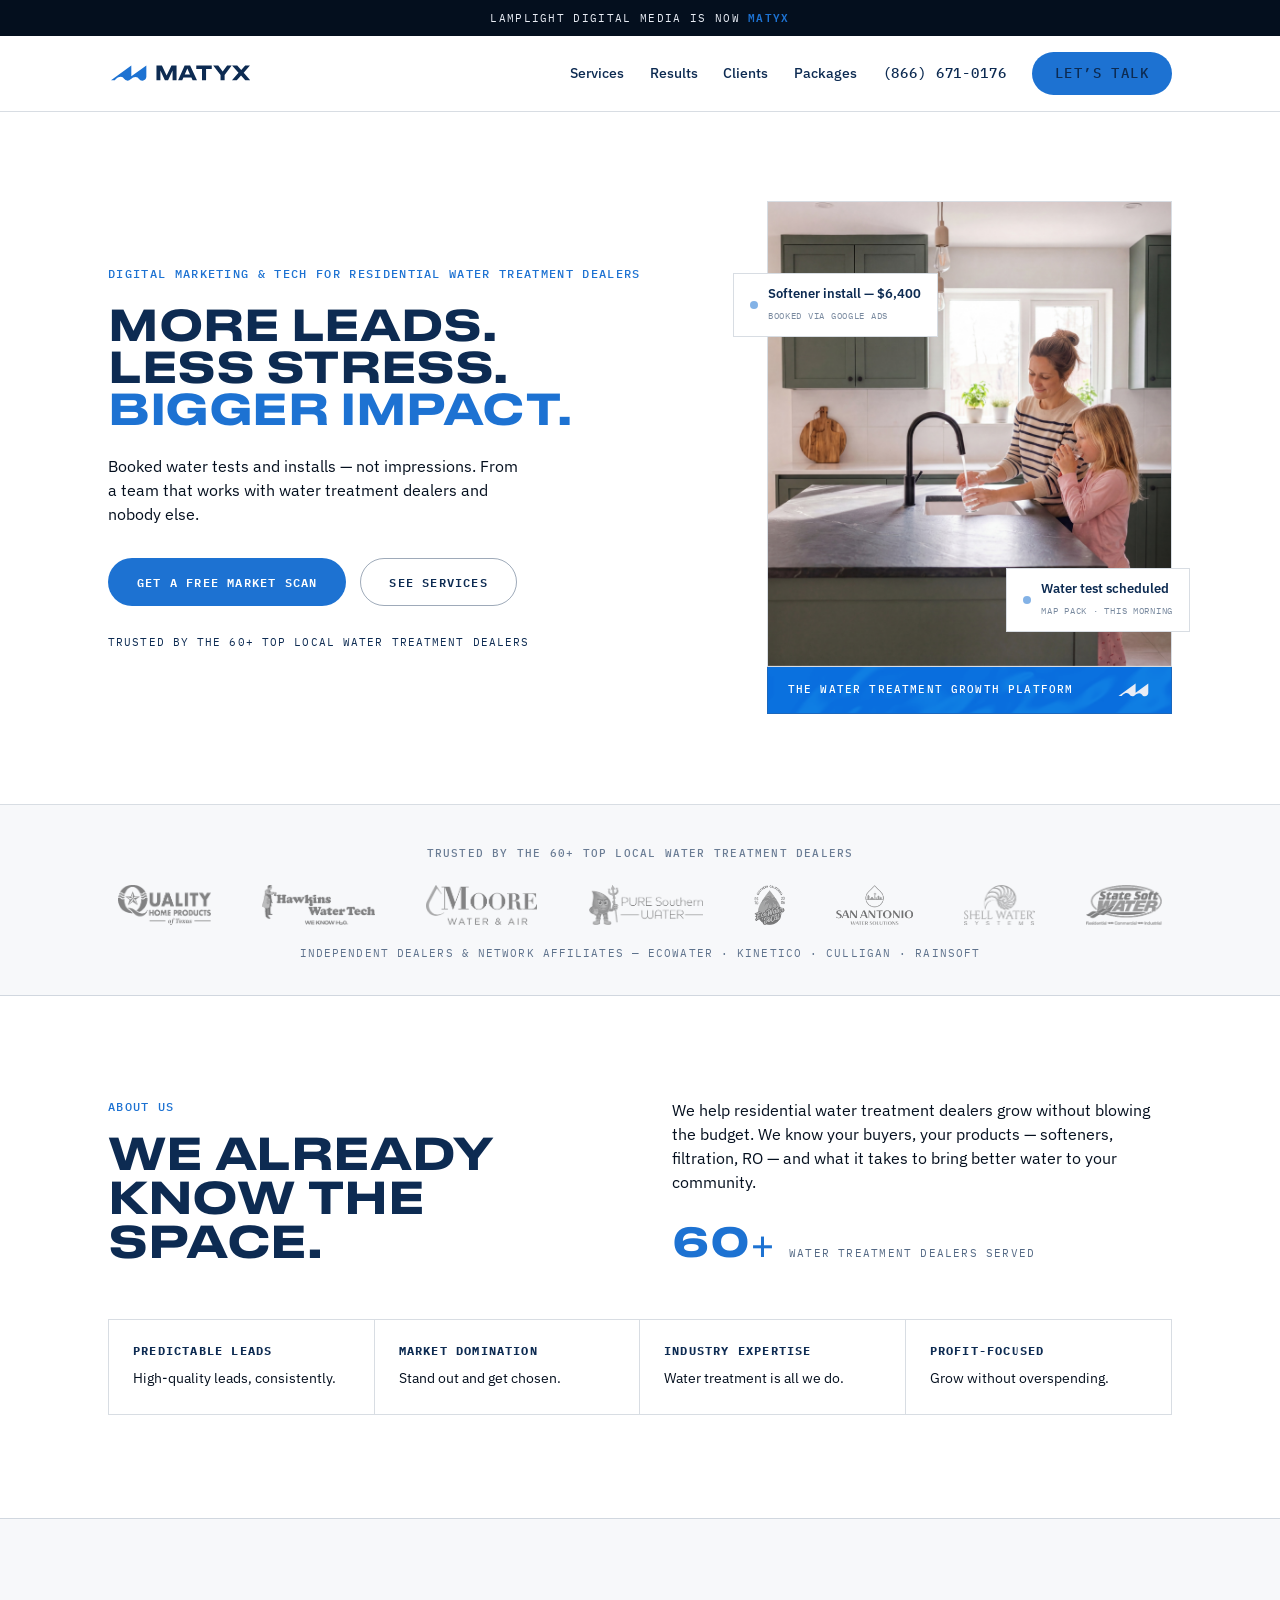
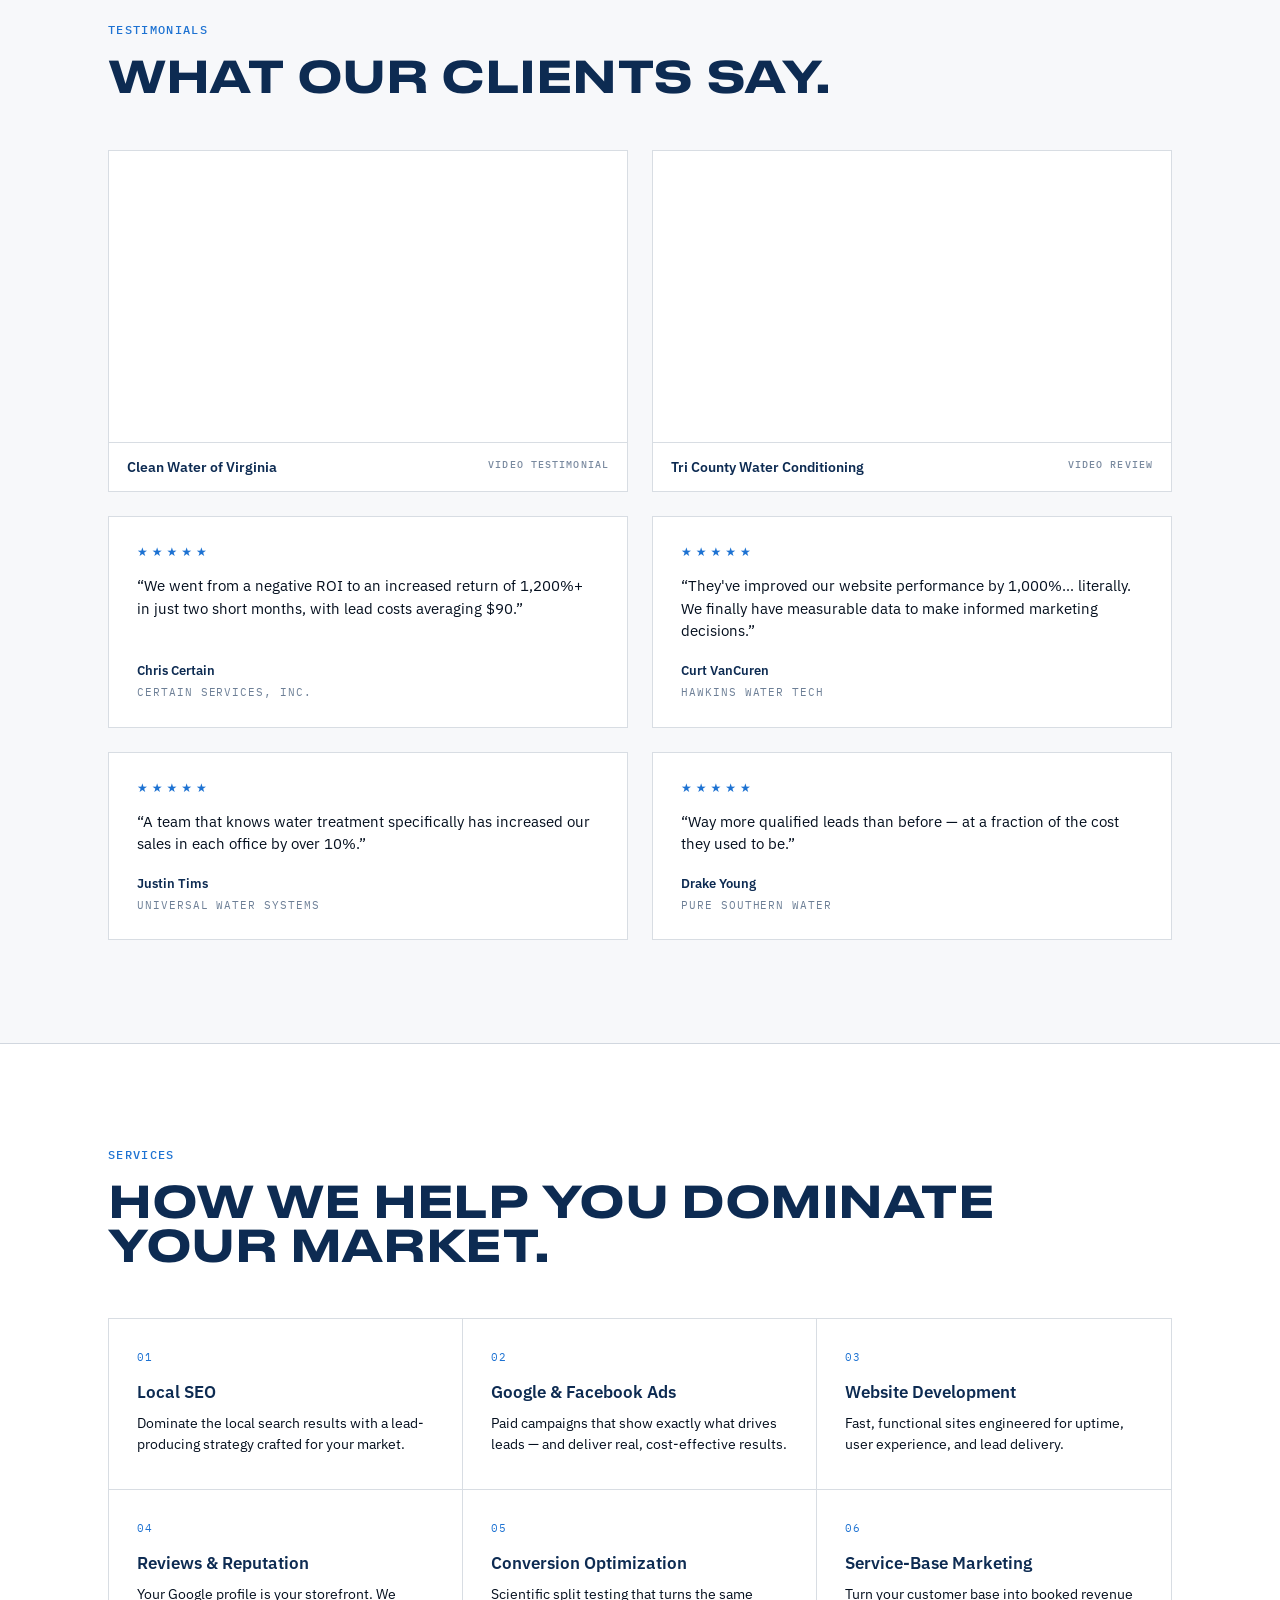
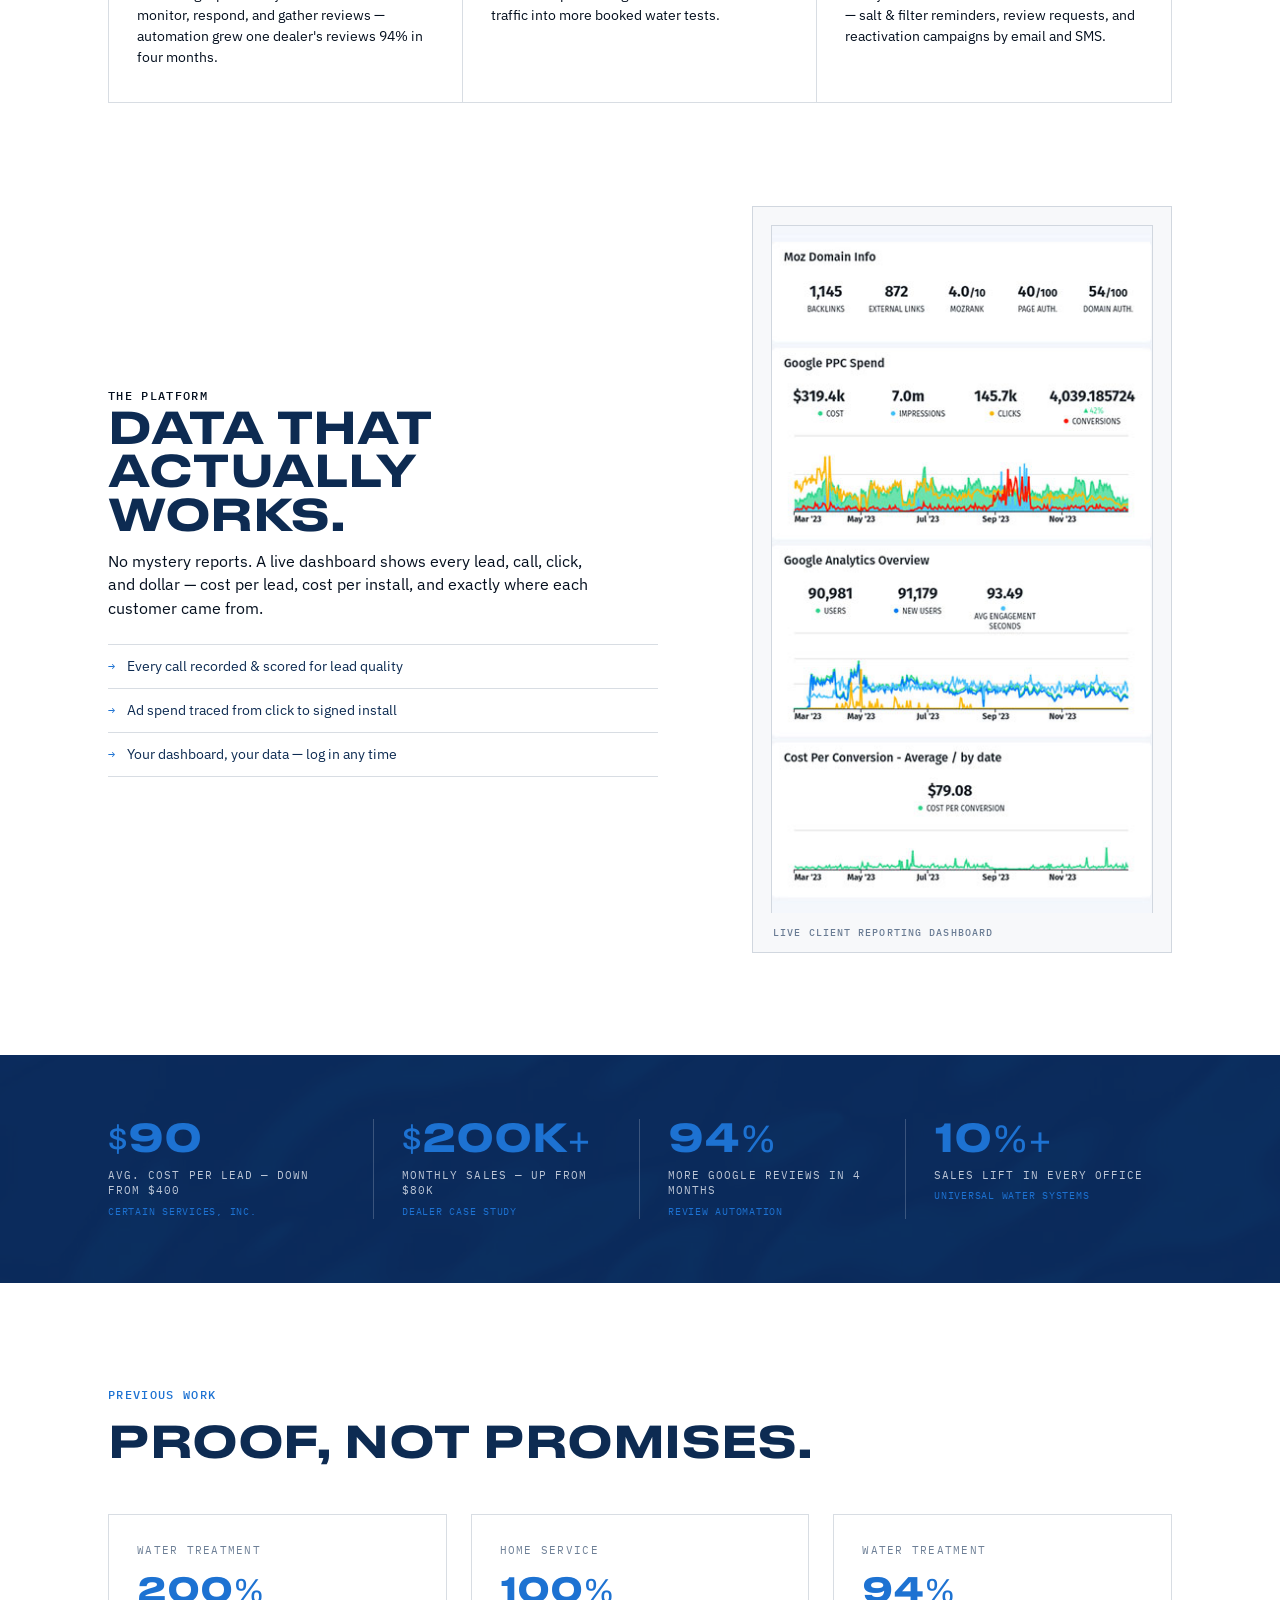
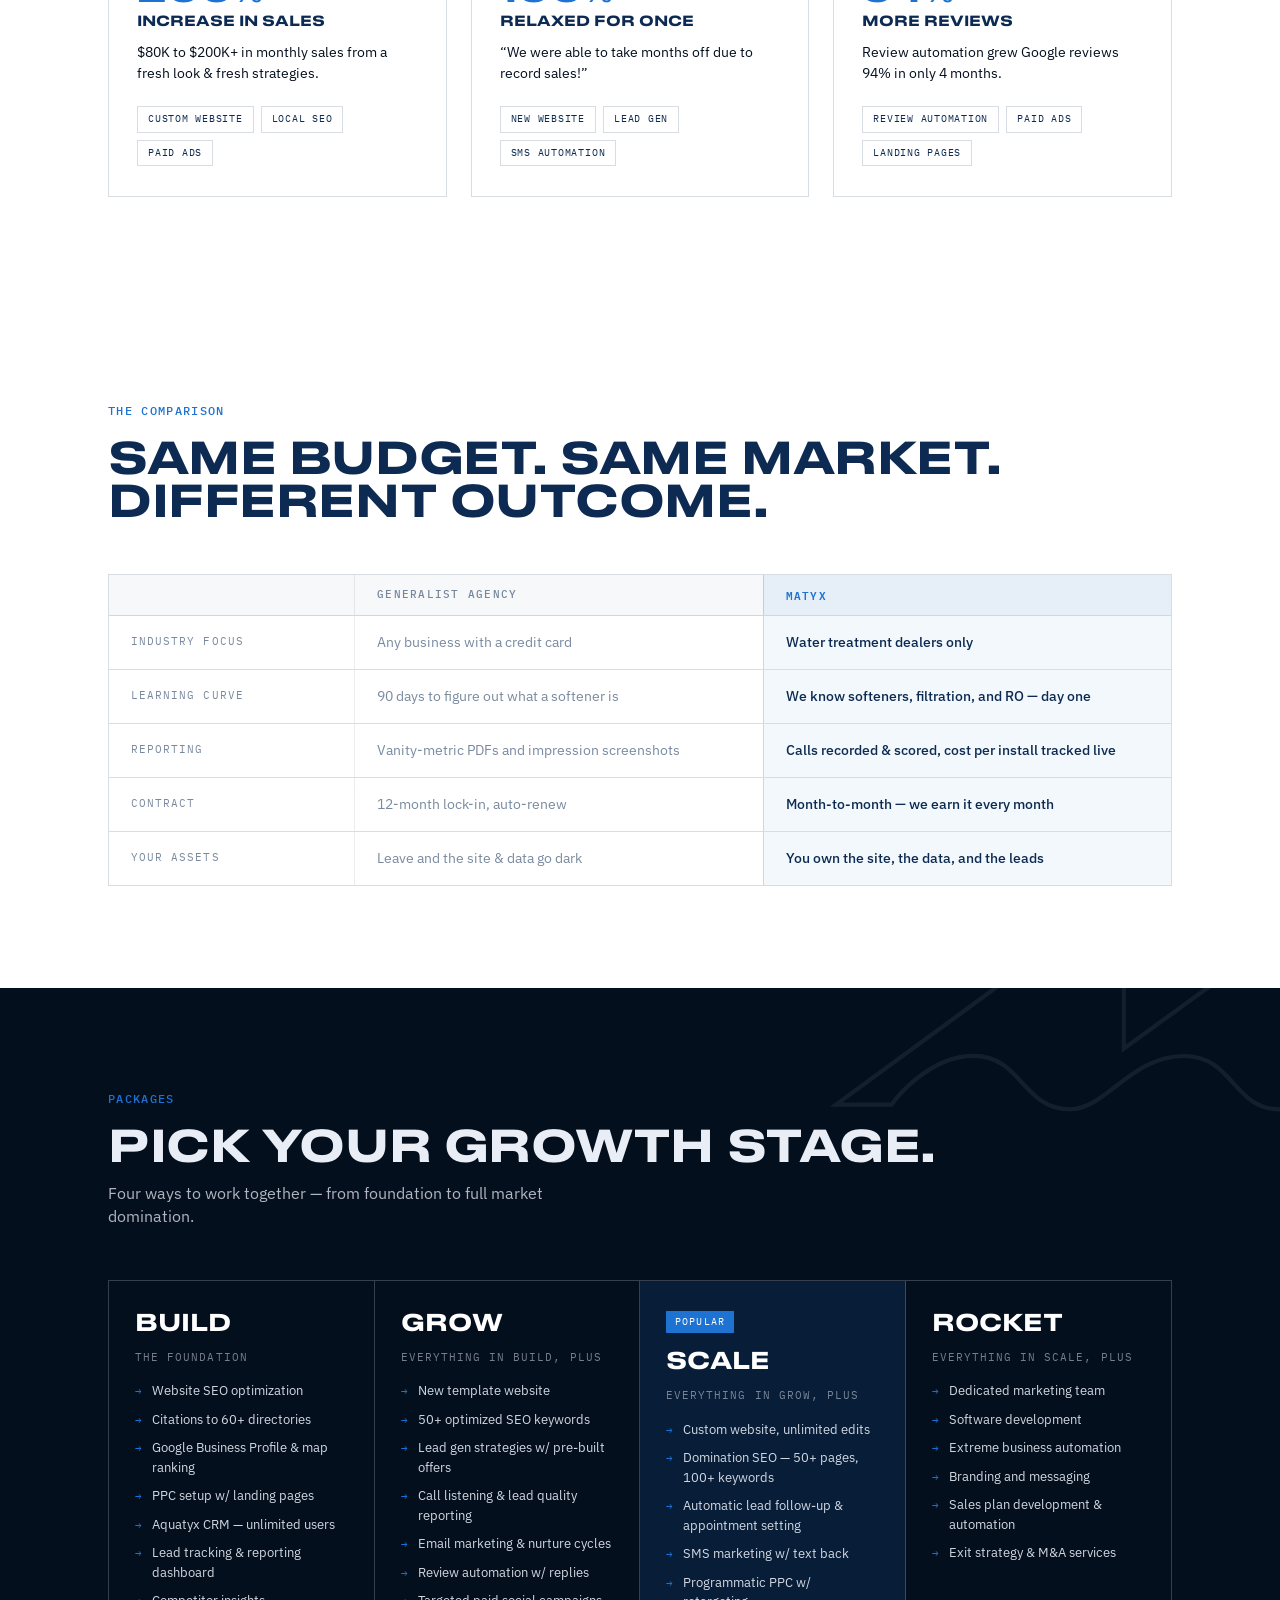
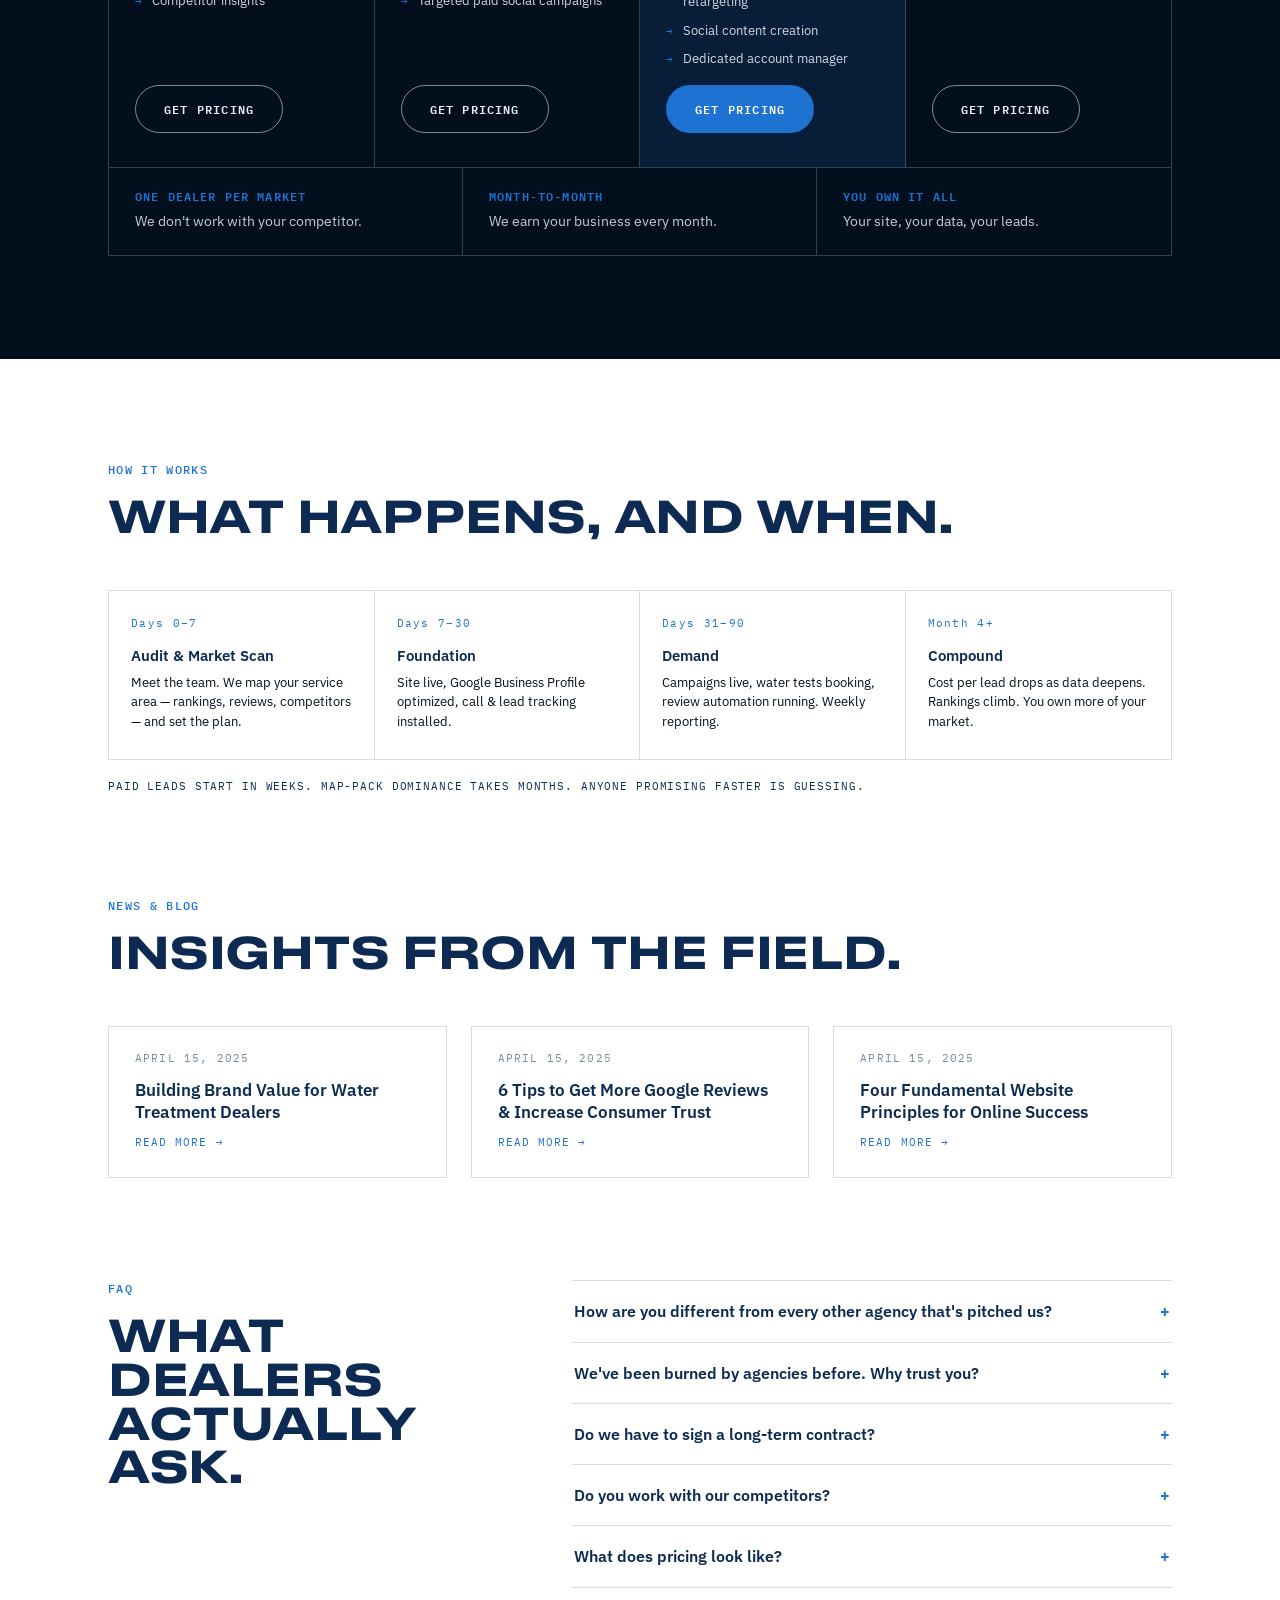
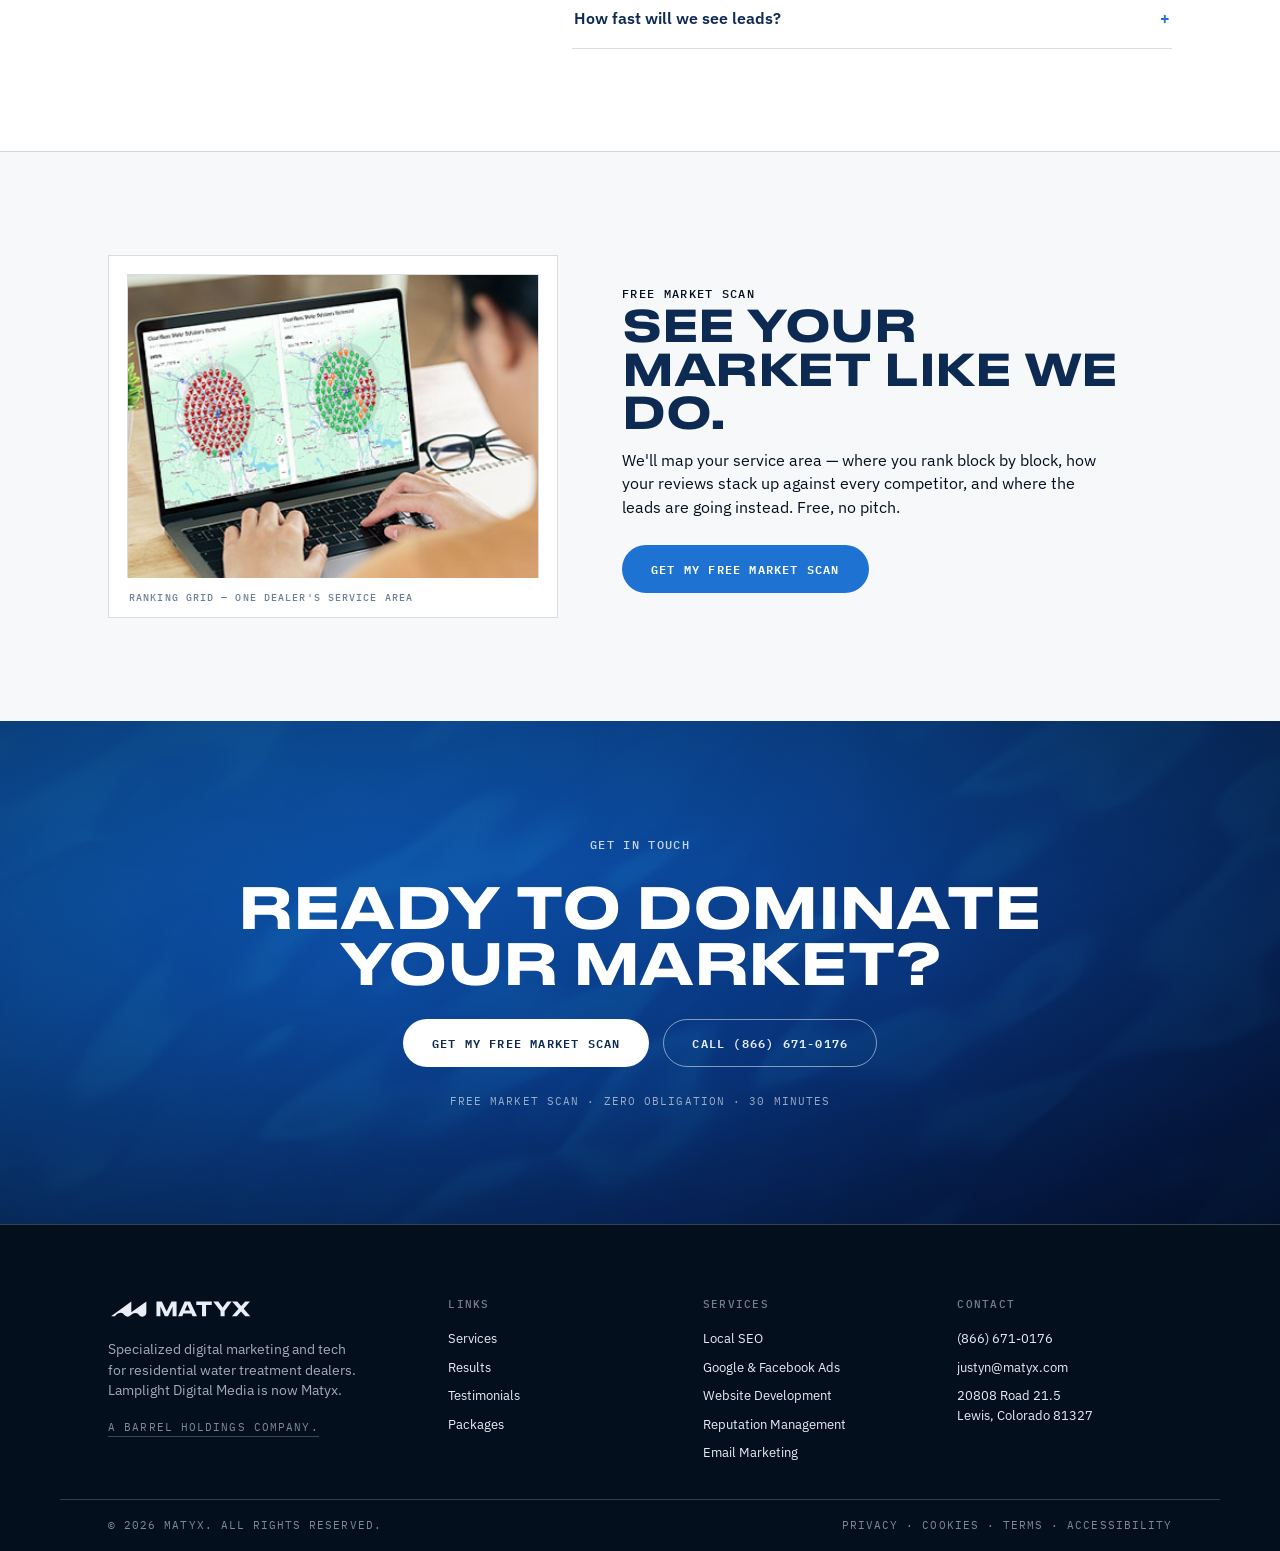
==== index.html @ 0bbaa3ba "Matyx landing page — Lamplight content ported to Matyx brand One-page site for Matyx (formerly Lampl" ====
<!DOCTYPE html>
<html lang="en">
<head>
<meta charset="UTF-8">
<meta name="viewport" content="width=device-width, initial-scale=1.0">
<title>Matyx — Digital Marketing &amp; Tech for Water Treatment Dealers</title>
<meta name="description" content="Lamplight Digital Media is now Matyx. Specialized digital marketing and tech for residential water treatment dealers — more leads, less stress, bigger impact.">

<link rel="icon" type="image/svg+xml" href="assets/logos/icon.svg">
<link rel="preconnect" href="https://fonts.googleapis.com">
<link rel="preconnect" href="https://fonts.gstatic.com" crossorigin>
<link href="https://fonts.googleapis.com/css2?family=IBM+Plex+Sans:wght@400;500;600;700&family=IBM+Plex+Mono:wght@400;500;600&family=Archivo:wght@800&display=swap" rel="stylesheet">

<style>
/* ============================================================
   MATYX — brand tokens (MATYX-BRAND.md v1.0)
   ============================================================ */
@font-face {
  font-family: "Druk Text Wide";
  /* TRIAL font for layout only — swap in licensed Commercial Type webfont before publishing */
  src: url("assets/fonts/DrukTextWide-Medium.otf") format("opentype");
  font-weight: 500 800;
  font-display: swap;
}

:root {
  --matyx-blue: #1D72D2;
  --navy:       #0D2B52;
  --midnight:   #040F1E;
  --ice:        #E9EDF5;
  --off-white:  #F7F8FA;
  --white:      #FFFFFF;

  --font-display: "Druk Text Wide", "Archivo", system-ui, sans-serif;
  --font-body:    "IBM Plex Sans", system-ui, sans-serif;
  --font-mono:    "IBM Plex Mono", ui-monospace, monospace;

  --hairline-dark:  rgba(13, 43, 82, 0.16);
  --hairline-ice:   rgba(233, 237, 245, 0.22);

  --pad-x: clamp(20px, 4vw, 48px);
}

* { margin: 0; padding: 0; box-sizing: border-box; }
html { scroll-behavior: smooth; }
body {
  overflow-x: clip;
  font-family: var(--font-body);
  color: var(--midnight);
  background: var(--white);
  -webkit-font-smoothing: antialiased;
  line-height: 1.5;
}
img { display: block; max-width: 100%; }
a { color: inherit; text-decoration: none; }
::selection { background: var(--matyx-blue); color: var(--white); }

/* contained layout */
.wrap { max-width: 1160px; margin-inline: auto; padding-inline: var(--pad-x); }
.section { padding-block: clamp(64px, 8vw, 108px); }
.section-head { margin-bottom: clamp(32px, 4vw, 52px); }
.section-head .eyebrow { color: var(--matyx-blue); margin-bottom: 16px; display: block; }
.section-head p.sub { margin-top: 14px; max-width: 52ch; font-size: 15.5px; color: var(--navy); }

.display {
  font-family: var(--font-display);
  text-transform: uppercase;
  font-weight: 500;
  line-height: 1.0;
  letter-spacing: -0.01em;
}
h2.display { color: var(--navy); font-size: clamp(26px, 3.4vw, 46px); max-width: 22ch; }

.eyebrow {
  font-family: var(--font-mono);
  text-transform: uppercase;
  letter-spacing: 0.11em;
  font-size: 12px;
  font-weight: 500;
}

.btn {
  display: inline-flex;
  align-items: center;
  gap: 10px;
  font-family: var(--font-mono);
  font-size: 12px;
  font-weight: 600;
  letter-spacing: 0.1em;
  text-transform: uppercase;
  padding: 14px 28px;
  border-radius: 999px;
  border: 1px solid transparent;
  cursor: pointer;
  transition: background .22s ease, color .22s ease, border-color .22s ease;
  white-space: nowrap;
}
.btn-blue  { background: var(--matyx-blue); color: var(--white); }
.btn-blue:hover { background: var(--navy); }
.btn-outline-ice { border-color: rgba(233,237,245,.55); color: var(--ice); background: transparent; }
.btn-outline-ice:hover { background: var(--ice); color: var(--navy); border-color: var(--ice); }
.btn-outline-navy { border-color: rgba(13,43,82,.4); color: var(--navy); background: transparent; }
.btn-outline-navy:hover { background: var(--navy); color: var(--ice); border-color: var(--navy); }
.btn-white { background: var(--white); color: var(--navy); }
.btn-white:hover { background: var(--ice); }

.rv { opacity: 0; transform: translateY(20px); transition: opacity .6s cubic-bezier(.2,.65,.25,1), transform .6s cubic-bezier(.2,.65,.25,1); }
.rv.in { opacity: 1; transform: none; }
.rv-d1 { transition-delay: .07s; } .rv-d2 { transition-delay: .14s; } .rv-d3 { transition-delay: .21s; }
@media (prefers-reduced-motion: reduce) {
  .rv { opacity: 1; transform: none; transition: none; }
  html { scroll-behavior: auto; }
}

/* framed grid — the structured container device */
.frame { border: 1px solid var(--hairline-dark); }

/* ============================================================
   ANNOUNCEMENT + NAV
   ============================================================ */
.announce {
  background: var(--midnight);
  color: var(--ice);
  text-align: center;
  padding: 9px var(--pad-x);
  font-family: var(--font-mono);
  font-size: 11px;
  letter-spacing: .12em;
  text-transform: uppercase;
}
.announce em { font-style: normal; color: var(--matyx-blue); font-weight: 600; }

.nav {
  position: sticky;
  top: 0;
  z-index: 100;
  background: var(--white);
  border-bottom: 1px solid var(--hairline-dark);
}
.nav-inner {
  max-width: 1160px;
  margin-inline: auto;
  display: flex;
  align-items: center;
  justify-content: space-between;
  padding: 16px var(--pad-x);
  gap: 24px;
}
.nav-logo img { height: 24px; }
.nav-links { display: flex; align-items: center; gap: clamp(14px, 2vw, 30px); }
.nav-links a { font-size: 14px; font-weight: 500; color: var(--navy); position: relative; }
.nav-links a:not(.btn)::after {
  content: "";
  position: absolute; left: 0; bottom: -4px;
  width: 0; height: 1px;
  background: var(--matyx-blue);
  transition: width .25s ease;
}
.nav-links a:not(.btn):hover::after { width: 100%; }
.nav-links .btn { padding: 10px 22px; }
.nav-phone { font-family: var(--font-mono); font-size: 12px; letter-spacing: .06em; }
@media (max-width: 980px) { .nav-links a:not(.btn) { display: none; } }

/* ============================================================
   HERO — split: copy on solid ground, photo framed at right
   ============================================================ */
.hero { background: var(--white); border-bottom: 1px solid var(--hairline-dark); }
.hero-grid {
  display: grid;
  grid-template-columns: 1.2fr .8fr;
  gap: clamp(28px, 4vw, 52px);
  align-items: center;
  padding-block: clamp(56px, 7vw, 96px);
}
.hero-copy .eyebrow { color: var(--matyx-blue); margin-bottom: 22px; display: block; }
.hero-h1 { color: var(--navy); font-size: clamp(28px, 3.3vw, 47px); }
.hero-h1 span { display: block; }
.hero-h1 .accent { color: var(--matyx-blue); }
.hero-sub { margin-top: 22px; font-size: clamp(15px, 1.25vw, 17px); color: var(--midnight); max-width: 42ch; }
.hero-actions { margin-top: 32px; display: flex; gap: 14px; flex-wrap: wrap; }
.hero-trust { margin-top: 28px; font-family: var(--font-mono); font-size: 11px; letter-spacing: .1em; text-transform: uppercase; color: var(--navy); opacity: .65; }

.hero-media { position: relative; }
.hero-media .photo {
  border: 1px solid var(--hairline-dark);
  aspect-ratio: 4 / 4.6;
  overflow: hidden;
}
.hero-media .photo img { width: 100%; height: 100%; object-fit: cover; object-position: 65% 40%; }
.hero-media .plate {
  position: relative;
  margin-top: 0;
  background: var(--matyx-blue);
  border: 1px solid var(--hairline-dark);
  border-top: none;
  color: var(--white);
  display: flex;
  align-items: center;
  justify-content: space-between;
  gap: 16px;
  padding: 14px 20px;
  overflow: hidden;
}
.hero-media .plate::before {
  content: "";
  position: absolute; inset: 0;
  background: url("assets/imagery/water-shader.png") center/cover;
  mix-blend-mode: soft-light;
  opacity: .85;
}
.hero-media .plate > * { position: relative; }
.hero-media .plate .eyebrow { color: var(--white); font-size: 10.5px; }
.hero-media .plate img { height: 18px; }
@media (max-width: 900px) {
  .hero-grid { grid-template-columns: 1fr; }
  .hero-media .photo { aspect-ratio: 16 / 10; }
}

/* hero notification toasts */
.toast {
  position: absolute;
  display: flex;
  align-items: center;
  gap: 10px;
  background: var(--white);
  border: 1px solid var(--hairline-dark);
  padding: 11px 16px;
  max-width: 240px;
}
.toast strong { display: block; font-size: 12.5px; font-weight: 600; color: var(--navy); line-height: 1.3; }
.toast span { font-family: var(--font-mono); font-size: 9px; letter-spacing: .08em; text-transform: uppercase; color: var(--navy); opacity: .55; }
.t-dot { flex: none; width: 8px; height: 8px; border-radius: 50%; background: var(--matyx-blue); }
.toast-1 { left: -34px; top: 14%; animation: toastFloat 5s ease-in-out infinite; }
.toast-2 { right: -18px; bottom: 16%; animation: toastFloat 5s ease-in-out 2.5s infinite; }
@keyframes toastFloat { 0%,100% { transform: translateY(0); } 50% { transform: translateY(-7px); } }
@media (prefers-reduced-motion: reduce) { .toast-1, .toast-2 { animation: none; } }
@media (max-width: 900px) {
  .toast-1 { left: 12px; }
  .toast-2 { right: 12px; }
}

/* ============================================================
   CLIENT LOGOS — quiet, framed strip
   ============================================================ */
.clients { border-bottom: 1px solid var(--hairline-dark); background: var(--off-white); }
.clients-inner { padding-block: 34px; }
.clients-label { text-align: center; margin-bottom: 22px; }
.clients-label .eyebrow { color: var(--navy); opacity: .6; font-size: 11px; }
.logo-row {
  display: flex;
  align-items: center;
  justify-content: center;
  flex-wrap: wrap;
  gap: clamp(24px, 4vw, 52px);
}
.logo-row img {
  height: 40px;
  width: auto;
  max-width: 128px;
  object-fit: contain;
  filter: grayscale(1) brightness(.55) opacity(.55);
  transition: filter .25s ease;
}
.logo-row img:hover { filter: none; }
.clients-networks {
  margin-top: 20px;
  text-align: center;
  font-family: var(--font-mono);
  font-size: 11px;
  letter-spacing: .1em;
  text-transform: uppercase;
  color: var(--navy);
  opacity: .65;
}

/* ============================================================
   DATA / DASHBOARD
   ============================================================ */
.data-grid {
  display: grid;
  grid-template-columns: 1.1fr .9fr;
  gap: clamp(32px, 5vw, 72px);
  align-items: center;
}
.data-copy p { margin-top: 14px; max-width: 48ch; font-size: 15.5px; color: var(--midnight); }
.data-points {
  margin-top: 24px;
  list-style: none;
  border-top: 1px solid var(--hairline-dark);
  display: grid;
}
.data-points li {
  padding: 11px 0;
  border-bottom: 1px solid var(--hairline-dark);
  font-size: 14px;
  color: var(--navy);
  display: flex;
  align-items: baseline;
  gap: 12px;
}
.data-points li::before { content: "→"; color: var(--matyx-blue); font-family: var(--font-mono); font-size: 12px; }
.data-shot { border: 1px solid var(--hairline-dark); background: var(--off-white); padding: 18px 18px 0; max-width: 420px; justify-self: end; }
.data-shot img { width: 100%; border: 1px solid var(--hairline-dark); border-bottom: none; }
.data-shot figcaption { display: block; padding: 12px 2px; font-size: 10px; color: var(--navy); opacity: .6; }
@media (max-width: 900px) {
  .data-grid { grid-template-columns: 1fr; }
  .data-shot { justify-self: start; }
}

/* ============================================================
   MARKET SCAN
   ============================================================ */
.scan-section { background: var(--off-white); border-top: 1px solid var(--hairline-dark); }
.scan-grid {
  display: grid;
  grid-template-columns: .9fr 1.1fr;
  gap: clamp(32px, 5vw, 72px);
  align-items: center;
}
.scan-copy p { margin-top: 14px; max-width: 48ch; font-size: 15.5px; color: var(--midnight); }
.scan-shot { border: 1px solid var(--hairline-dark); background: var(--white); padding: 18px 18px 0; }
.scan-shot img { width: 100%; border: 1px solid var(--hairline-dark); border-bottom: none; }
.scan-shot figcaption { display: block; padding: 12px 2px; font-size: 10px; color: var(--navy); opacity: .6; }
@media (max-width: 900px) {
  .scan-grid { grid-template-columns: 1fr; }
  .scan-shot { order: 2; }
}

/* ============================================================
   COMPARISON
   ============================================================ */
.compare-table { background: var(--white); }
.compare-row {
  display: grid;
  grid-template-columns: minmax(120px, .6fr) 1fr 1fr;
  border-bottom: 1px solid var(--hairline-dark);
}
.compare-row:last-child { border-bottom: none; }
.compare-row > div { padding: 16px 22px; font-size: 14px; }
.compare-row .c-label {
  font-family: var(--font-mono);
  font-size: 10.5px;
  letter-spacing: .1em;
  text-transform: uppercase;
  color: var(--navy);
  opacity: .55;
  align-self: center;
}
.compare-row .c-them { color: var(--navy); opacity: .55; border-left: 1px solid var(--hairline-dark); }
.compare-row .c-us { color: var(--navy); font-weight: 500; border-left: 1px solid var(--hairline-dark); background: rgba(29,114,210,.05); }
.compare-head-row { background: var(--off-white); }
.compare-head-row > div {
  font-family: var(--font-mono);
  font-size: 10.5px;
  letter-spacing: .12em;
  text-transform: uppercase;
  padding-block: 12px;
}
.compare-head-row .c-them { opacity: .55; font-weight: 500; }
.compare-head-row .c-us { color: var(--matyx-blue); font-weight: 600; background: rgba(29,114,210,.08); }
@media (max-width: 760px) {
  .compare-row { grid-template-columns: 1fr; }
  .compare-row > div { border-left: none !important; padding: 10px 18px; }
  .compare-row .c-label { padding-top: 16px; padding-bottom: 0; }
  .compare-row .c-us { padding-bottom: 16px; }
  .compare-head-row { display: none; }
  .compare-row .c-them::before { content: "Them: "; font-family: var(--font-mono); font-size: 10px; text-transform: uppercase; letter-spacing: .08em; }
  .compare-row .c-us::before { content: "Matyx: "; font-family: var(--font-mono); font-size: 10px; text-transform: uppercase; letter-spacing: .08em; color: var(--matyx-blue); }
}

/* ============================================================
   FAQ
   ============================================================ */
.faq-grid {
  display: grid;
  grid-template-columns: .8fr 1.2fr;
  gap: clamp(32px, 5vw, 72px);
  align-items: start;
}
.faq-list { border-top: 1px solid var(--hairline-dark); }
.faq { border-bottom: 1px solid var(--hairline-dark); }
.faq summary {
  cursor: pointer;
  list-style: none;
  display: flex;
  justify-content: space-between;
  align-items: baseline;
  gap: 16px;
  padding: 18px 2px;
  font-size: 15.5px;
  font-weight: 600;
  color: var(--navy);
}
.faq summary::-webkit-details-marker { display: none; }
.faq summary::after { content: "+"; font-family: var(--font-mono); color: var(--matyx-blue); font-size: 16px; }
.faq[open] summary::after { content: "–"; }
.faq p { padding: 0 2px 20px; font-size: 14.5px; color: var(--midnight); max-width: 62ch; }
@media (max-width: 900px) { .faq-grid { grid-template-columns: 1fr; } }

/* ============================================================
   TRUST ROW (packages)
   ============================================================ */
.trust-row {
  display: grid;
  grid-template-columns: repeat(3, 1fr);
  border: 1px solid var(--hairline-ice);
  border-top: none;
}
.trust-cell { padding: 20px 26px 24px; border-right: 1px solid var(--hairline-ice); }
.trust-cell:last-child { border-right: none; }
.trust-cell h3 {
  font-family: var(--font-mono);
  font-size: 11.5px;
  font-weight: 600;
  letter-spacing: .1em;
  text-transform: uppercase;
  color: var(--matyx-blue);
  margin-bottom: 6px;
}
.trust-cell p { font-size: 13.5px; color: rgba(233,237,245,.85); }
@media (max-width: 700px) {
  .trust-row { grid-template-columns: 1fr; }
  .trust-cell { border-right: none; border-bottom: 1px solid var(--hairline-ice); }
  .trust-cell:last-child { border-bottom: none; }
}

/* ============================================================
   STICKY CALL BAR (mobile)
   ============================================================ */
.call-bar { display: none; }
@media (max-width: 760px) {
  .call-bar {
    display: block;
    position: fixed;
    left: 0; right: 0; bottom: 0;
    z-index: 200;
    background: var(--matyx-blue);
    color: var(--white);
    text-align: center;
    font-family: var(--font-mono);
    font-size: 13px;
    font-weight: 600;
    letter-spacing: .1em;
    text-transform: uppercase;
    padding: 15px 16px calc(15px + env(safe-area-inset-bottom, 0px));
  }
  .footer-bottom { padding-bottom: 74px; }
}

/* ============================================================
   ABOUT — short, two-column
   ============================================================ */
.about-grid {
  display: grid;
  grid-template-columns: 1fr 1fr;
  gap: clamp(32px, 5vw, 80px);
  align-items: start;
}
.about-right p { font-size: 16px; color: var(--midnight); max-width: 50ch; }
.about-right .stat { margin-top: 28px; display: flex; align-items: baseline; gap: 14px; }
.about-right .stat .num { font-family: var(--font-display); font-size: 40px; color: var(--matyx-blue); line-height: 1; }
.about-right .stat .lbl { font-family: var(--font-mono); font-size: 11px; letter-spacing: .11em; text-transform: uppercase; color: var(--navy); opacity: .7; }
.pillar-row {
  margin-top: clamp(36px, 5vw, 56px);
  display: grid;
  grid-template-columns: repeat(4, 1fr);
}
.pillar-row .cell { padding: 22px 24px 26px; border-right: 1px solid var(--hairline-dark); }
.pillar-row .cell:last-child { border-right: none; }
.pillar-row h3 { font-family: var(--font-mono); font-size: 12px; letter-spacing: .1em; text-transform: uppercase; color: var(--navy); margin-bottom: 8px; }
.pillar-row p { font-size: 13.5px; color: var(--midnight); }
@media (max-width: 900px) {
  .about-grid { grid-template-columns: 1fr; }
  .pillar-row { grid-template-columns: 1fr 1fr; }
  .pillar-row .cell { border-bottom: 1px solid var(--hairline-dark); }
  .pillar-row .cell:nth-child(2n) { border-right: none; }
  .pillar-row .cell:nth-child(n+3) { border-bottom: none; }
}

/* ============================================================
   SERVICES — framed 3×2, one-liners
   ============================================================ */
.services-grid { display: grid; grid-template-columns: repeat(3, 1fr); }
.service {
  padding: 30px 28px 34px;
  border-right: 1px solid var(--hairline-dark);
  transition: background .3s ease;
}
.service:nth-child(3n) { border-right: none; }
.service:nth-child(-n+3) { border-bottom: 1px solid var(--hairline-dark); }
.service:hover { background: var(--off-white); }
.service .num { font-family: var(--font-mono); font-size: 11px; letter-spacing: .12em; color: var(--matyx-blue); display: block; margin-bottom: 16px; }
.service h3 { font-size: 16.5px; font-weight: 600; color: var(--navy); line-height: 1.3; margin-bottom: 10px; }
.service p { font-size: 14px; color: var(--midnight); }
@media (max-width: 900px) {
  .services-grid { grid-template-columns: 1fr; }
  .service { border-right: none !important; border-bottom: 1px solid var(--hairline-dark); }
  .service:last-child { border-bottom: none; }
}

/* ============================================================
   METRICS — navy band, contained content
   ============================================================ */
.metrics-band { background: var(--navy); position: relative; overflow: hidden; }
.metrics-band::before {
  content: "";
  position: absolute; inset: 0;
  background: url("assets/imagery/water-shader.png") center/cover;
  mix-blend-mode: soft-light;
  opacity: .22;
}
.metrics-grid {
  position: relative;
  display: grid;
  grid-template-columns: repeat(4, 1fr);
  padding-block: clamp(44px, 5vw, 64px);
}
.metric { padding-inline: 28px; border-right: 1px solid var(--hairline-ice); }
.metric:first-child { padding-left: 0; }
.metric:last-child { border-right: none; }
.metric .num { font-family: var(--font-display); font-size: clamp(30px, 3vw, 46px); color: var(--white); line-height: 1; }
.metric .num em { font-style: normal; color: var(--matyx-blue); }
.metric .lbl { margin-top: 10px; font-family: var(--font-mono); font-size: 10.5px; letter-spacing: .1em; text-transform: uppercase; color: var(--ice); opacity: .8; }
.metric .src { margin-top: 6px; font-family: var(--font-mono); font-size: 9.5px; letter-spacing: .08em; text-transform: uppercase; color: var(--matyx-blue); }
@media (max-width: 900px) {
  .metrics-grid { grid-template-columns: 1fr 1fr; gap: 32px 0; }
  .metric:nth-child(2) { border-right: none; }
  .metric:nth-child(3) { padding-left: 0; }
}

/* ============================================================
   WORK — 3 framed case cards
   ============================================================ */
.work-grid { display: grid; grid-template-columns: repeat(3, 1fr); gap: 24px; }
.case {
  border: 1px solid var(--hairline-dark);
  padding: 28px 28px 30px;
  display: flex;
  flex-direction: column;
  gap: 14px;
  transition: background .3s ease;
}
.case:hover { background: var(--off-white); }
.case .tag { font-family: var(--font-mono); font-size: 10.5px; letter-spacing: .12em; text-transform: uppercase; color: var(--navy); opacity: .6; }
.case .result { font-family: var(--font-display); text-transform: uppercase; font-size: clamp(28px, 2.6vw, 40px); line-height: 1; color: var(--matyx-blue); }
.case .result small { display: block; font-size: .42em; color: var(--navy); margin-top: 8px; }
.case p { font-size: 14px; }
.case ul { list-style: none; display: flex; flex-wrap: wrap; gap: 7px; margin-top: auto; padding-top: 8px; }
.case li {
  font-family: var(--font-mono);
  font-size: 9.5px;
  letter-spacing: .08em;
  text-transform: uppercase;
  color: var(--navy);
  border: 1px solid var(--hairline-dark);
  padding: 5px 10px;
}
@media (max-width: 900px) { .work-grid { grid-template-columns: 1fr; } }

/* ============================================================
   TESTIMONIALS — 2 videos + 4 short quotes
   ============================================================ */
.testi-section { background: var(--off-white); border-block: 1px solid var(--hairline-dark); }
.video-grid { display: grid; grid-template-columns: 1fr 1fr; gap: 24px; margin-bottom: 24px; }
.video-card { border: 1px solid var(--hairline-dark); background: var(--white); }
.video-card .embed { aspect-ratio: 16 / 9; }
.video-card iframe { width: 100%; height: 100%; display: block; border: 0; }
.video-card .cap {
  display: flex;
  justify-content: space-between;
  gap: 12px;
  padding: 14px 18px;
  border-top: 1px solid var(--hairline-dark);
}
.video-card .cap .who { font-weight: 600; font-size: 13.5px; color: var(--navy); }
.video-card .cap .eyebrow { font-size: 10px; color: var(--navy); opacity: .55; }
.quote-grid { display: grid; grid-template-columns: 1fr 1fr; gap: 24px; }
.quote-card {
  border: 1px solid var(--hairline-dark);
  background: var(--white);
  padding: 26px 28px;
  display: flex;
  flex-direction: column;
  gap: 14px;
}
.quote-card .stars { color: var(--matyx-blue); font-size: 12px; letter-spacing: 4px; }
.quote-card blockquote { font-size: 15px; color: var(--midnight); }
.quote-card figcaption { margin-top: auto; }
.quote-card .who { font-weight: 600; font-size: 13px; color: var(--navy); display: inline; }
.quote-card .co { font-family: var(--font-mono); font-size: 10.5px; letter-spacing: .09em; text-transform: uppercase; color: var(--navy); opacity: .6; margin-top: 4px; }
@media (max-width: 900px) { .video-grid, .quote-grid { grid-template-columns: 1fr; } }

/* ============================================================
   PACKAGES — framed 4-col, trimmed
   ============================================================ */
.packages-section { background: var(--midnight); position: relative; overflow: hidden; }
.packages-watermark {
  position: absolute; right: -8%; top: -14%;
  width: 46vw; min-width: 480px;
  opacity: .07; pointer-events: none;
}
.packages-watermark path { fill: none; stroke: var(--ice); stroke-width: 1; }
.packages-section .section-head h2 { color: var(--ice); }
.packages-section .section-head p.sub { color: rgba(233,237,245,.75); }
.packages-grid {
  position: relative;
  display: grid;
  grid-template-columns: repeat(4, 1fr);
  border: 1px solid var(--hairline-ice);
}
.pack {
  padding: 30px 26px 34px;
  border-right: 1px solid var(--hairline-ice);
  display: flex;
  flex-direction: column;
  gap: 16px;
}
.pack:last-child { border-right: none; }
.pack.popular { background: rgba(29,114,210,.14); }
.pack-tag {
  font-family: var(--font-mono);
  font-size: 9.5px;
  letter-spacing: .12em;
  text-transform: uppercase;
  color: var(--white);
  background: var(--matyx-blue);
  padding: 4px 9px;
  align-self: flex-start;
}
.pack-name { font-family: var(--font-display); text-transform: uppercase; font-size: clamp(20px, 1.8vw, 26px); color: var(--white); line-height: 1; }
.pack-base { font-family: var(--font-mono); font-size: 10.5px; letter-spacing: .1em; text-transform: uppercase; color: rgba(233,237,245,.5); }
.pack ul { list-style: none; display: grid; gap: 9px; }
.pack li { font-size: 13px; color: rgba(233,237,245,.9); display: flex; align-items: baseline; gap: 10px; }
.pack li::before { content: "→"; color: var(--matyx-blue); font-family: var(--font-mono); font-size: 11px; }
.pack .btn { align-self: flex-start; margin-top: auto; }
@media (max-width: 1000px) {
  .packages-grid { grid-template-columns: 1fr 1fr; }
  .pack { border-bottom: 1px solid var(--hairline-ice); }
  .pack:nth-child(2n) { border-right: none; }
  .pack:nth-child(n+3) { border-bottom: none; }
}
@media (max-width: 600px) {
  .packages-grid { grid-template-columns: 1fr; }
  .pack { border-right: none !important; border-bottom: 1px solid var(--hairline-ice); }
  .pack:last-child { border-bottom: none; }
}

/* ============================================================
   PROCESS — one tight row
   ============================================================ */
.process-grid { display: grid; grid-template-columns: repeat(4, 1fr); }
.process-note {
  margin-top: 18px;
  font-family: var(--font-mono);
  font-size: 11px;
  letter-spacing: .08em;
  text-transform: uppercase;
  color: var(--navy);
  opacity: .65;
}
.step { padding: 24px 22px 28px; border-right: 1px solid var(--hairline-dark); }
.step:last-child { border-right: none; }
.step-num { font-family: var(--font-mono); font-size: 11px; letter-spacing: .12em; color: var(--matyx-blue); display: block; margin-bottom: 14px; }
.step h3 { font-size: 14.5px; font-weight: 600; color: var(--navy); margin-bottom: 6px; }
.step p { font-size: 13px; color: var(--midnight); }
@media (max-width: 900px) {
  .process-grid { grid-template-columns: 1fr; }
  .step { border-right: none; border-bottom: 1px solid var(--hairline-dark); display: grid; grid-template-columns: 64px 1fr; gap: 0 16px; align-items: baseline; }
  .step .step-num { margin-bottom: 0; }
  .step h3 { grid-column: 2; }
  .step p { grid-column: 2; }
  .step:last-child { border-bottom: none; }
}

/* ============================================================
   BLOG — 3 compact cards
   ============================================================ */
.blog-grid { display: grid; grid-template-columns: repeat(3, 1fr); gap: 24px; }
.post {
  border: 1px solid var(--hairline-dark);
  padding: 24px 26px 26px;
  display: flex;
  flex-direction: column;
  gap: 12px;
  transition: background .3s ease;
}
.post:hover { background: var(--off-white); }
.post .date { font-family: var(--font-mono); font-size: 10.5px; letter-spacing: .11em; text-transform: uppercase; color: var(--navy); opacity: .55; }
.post h3 { font-size: 16.5px; font-weight: 600; color: var(--navy); line-height: 1.35; }
.post .more { font-family: var(--font-mono); font-size: 10.5px; letter-spacing: .1em; text-transform: uppercase; color: var(--matyx-blue); margin-top: auto; }
@media (max-width: 900px) { .blog-grid { grid-template-columns: 1fr; } }

/* ============================================================
   CTA — shader band, contained copy
   ============================================================ */
.cta {
  position: relative;
  background: linear-gradient(155deg, var(--matyx-blue) 0%, var(--navy) 72%, var(--midnight) 100%);
  overflow: hidden;
}
.cta::before {
  content: "";
  position: absolute; inset: 0;
  background: url("assets/imagery/water-shader.png") center/cover;
  mix-blend-mode: soft-light;
  opacity: .55;
}
.cta::after {
  content: "";
  position: absolute; inset: 0;
  background: radial-gradient(ellipse at center, rgba(4,15,30,0) 30%, rgba(4,15,30,.5) 100%);
  pointer-events: none;
}
.cta-inner {
  position: relative;
  z-index: 2;
  padding-block: clamp(72px, 9vw, 128px);
  display: flex;
  flex-direction: column;
  align-items: center;
  text-align: center;
  gap: 26px;
}
.cta-inner .eyebrow { color: var(--ice); opacity: .85; }
.cta .cta-h2 { color: var(--white); font-size: clamp(30px, 4.4vw, 64px); max-width: 18ch; }
.cta-actions { display: flex; gap: 14px; flex-wrap: wrap; justify-content: center; }
.cta-note { font-family: var(--font-mono); font-size: 11px; letter-spacing: .1em; text-transform: uppercase; color: rgba(233,237,245,.65); }

/* ============================================================
   FOOTER
   ============================================================ */
.footer { background: var(--midnight); color: var(--ice); border-top: 1px solid var(--hairline-ice); }
.footer-inner {
  padding-block: clamp(48px, 6vw, 72px) 36px;
  display: grid;
  grid-template-columns: 1.4fr 1fr 1fr 1fr;
  gap: 40px;
}
.footer-brand img { height: 24px; margin-bottom: 18px; }
.footer-brand p { max-width: 32ch; font-size: 13.5px; color: rgba(233,237,245,.7); }
.footer-holdco { margin-top: 16px; }
.footer-holdco a {
  font-family: var(--font-mono);
  font-size: 11px;
  letter-spacing: .1em;
  text-transform: uppercase;
  color: rgba(233,237,245,.55);
  border-bottom: 1px solid rgba(233,237,245,.25);
  padding-bottom: 2px;
  transition: color .2s ease, border-color .2s ease;
}
.footer-holdco a:hover { color: var(--matyx-blue); border-color: var(--matyx-blue); }
.footer h4 {
  font-family: var(--font-mono);
  font-size: 10.5px;
  font-weight: 500;
  letter-spacing: .12em;
  text-transform: uppercase;
  color: rgba(233,237,245,.5);
  margin-bottom: 16px;
}
.footer ul { list-style: none; display: grid; gap: 9px; }
.footer ul a, .footer ul li { font-size: 13px; color: var(--ice); transition: color .2s ease; }
.footer ul a:hover { color: var(--matyx-blue); }
.footer-bottom {
  border-top: 1px solid var(--hairline-ice);
  padding-block: 18px;
  display: flex;
  justify-content: space-between;
  gap: 16px;
  flex-wrap: wrap;
  font-family: var(--font-mono);
  font-size: 10.5px;
  letter-spacing: .1em;
  text-transform: uppercase;
  color: rgba(233,237,245,.55);
}
@media (max-width: 900px) { .footer-inner { grid-template-columns: 1fr 1fr; gap: 32px; } }
@media (max-width: 560px) { .footer-inner { grid-template-columns: 1fr; } }
</style>
</head>
<body>

<!-- ================= ANNOUNCEMENT ================= -->
<div class="announce">Lamplight Digital Media is now <em>Matyx</em></div>

<!-- ================= NAV ================= -->
<header class="nav">
  <div class="nav-inner">
    <a class="nav-logo" href="#top" aria-label="Matyx home">
      <img src="assets/logos/logo-primary.svg" alt="Matyx">
    </a>
    <nav class="nav-links" aria-label="Primary">
      <a href="#services">Services</a>
      <a href="#work">Results</a>
      <a href="#testimonials">Clients</a>
      <a href="#packages">Packages</a>
      <a class="nav-phone" href="tel:+18666710176">(866) 671-0176</a>
      <a class="btn btn-blue" href="#contact">Let&rsquo;s Talk</a>
    </nav>
  </div>
</header>

<!-- ================= HERO ================= -->
<section class="hero" id="top">
  <div class="wrap hero-grid">
    <div class="hero-copy">
      <span class="eyebrow rv">Digital Marketing &amp; Tech for Residential Water Treatment Dealers</span>
      <h1 class="display hero-h1">
        <span class="rv">More leads.</span>
        <span class="rv rv-d1">Less stress.</span>
        <span class="rv rv-d2 accent">Bigger impact.</span>
      </h1>
      <p class="hero-sub rv rv-d2">Booked water tests and installs — not impressions. From a team that works with water treatment dealers and nobody else.</p>
      <div class="hero-actions rv rv-d3">
        <!-- VET: free market scan offer — confirm the team will fulfill this diagnostic before launch -->
        <a class="btn btn-blue" href="#contact">Get a Free Market Scan</a>
        <a class="btn btn-outline-navy" href="#services">See Services</a>
      </div>
      <p class="hero-trust rv rv-d3">Trusted by the 60+ top local water treatment dealers</p>
    </div>
    <div class="hero-media rv rv-d1">
      <div class="photo">
        <img src="assets/imagery/mom-daughter-green-island.jpg" alt="A mother and daughter share a glass of water at their kitchen island" fetchpriority="high">
      </div>
      <!-- VET: illustrative lead-notification vignettes — representative job types/values, not specific client claims -->
      <div class="toast toast-1" aria-hidden="true">
        <span class="t-dot"></span>
        <div><strong>Softener install — $6,400</strong><span>Booked via Google Ads</span></div>
      </div>
      <div class="toast toast-2" aria-hidden="true">
        <span class="t-dot"></span>
        <div><strong>Water test scheduled</strong><span>Map Pack &middot; this morning</span></div>
      </div>
      <div class="plate">
        <span class="eyebrow">The Water Treatment Growth Platform</span>
        <img src="assets/logos/icon-ice.svg" alt="" aria-hidden="true">
      </div>
    </div>
  </div>
</section>

<!-- ================= CLIENT LOGOS ================= -->
<section class="clients" aria-label="Clients">
  <div class="wrap clients-inner">
    <div class="clients-label"><span class="eyebrow">Trusted by the 60+ top local water treatment dealers</span></div>
    <div class="logo-row">
      <img src="assets/clients/quality.png" alt="Quality Home Products of Texas">
      <img src="assets/clients/hawk.png" alt="Hawkins Water Tech">
      <img src="assets/clients/moore.png" alt="Moore Water &amp; Air">
      <img src="assets/clients/pure-southern.png" alt="Pure Southern Water">
      <img src="assets/clients/ecosocal.png" alt="EcoWater Southern California">
      <img src="assets/clients/san.png" alt="San Antonio Water Solutions">
      <img src="assets/clients/shell.png" alt="Shell Water Systems">
      <img src="assets/clients/state.png" alt="State Soft Water">
    </div>
    <!-- VET: confirm client roster supports naming these dealer networks -->
    <p class="clients-networks">Independent dealers &amp; network affiliates — EcoWater &middot; Kinetico &middot; Culligan &middot; RainSoft</p>
  </div>
</section>

<!-- ================= ABOUT ================= -->
<section class="section" id="about">
  <div class="wrap">
    <div class="about-grid">
      <div class="section-head" style="margin-bottom:0">
        <span class="eyebrow rv">About us</span>
        <h2 class="display rv rv-d1">We already know the space.</h2>
      </div>
      <div class="about-right rv rv-d2">
        <p>We help residential water treatment dealers grow without blowing the budget. We know your buyers, your products — softeners, filtration, RO — and what it takes to bring better water to your community.</p>
        <div class="stat">
          <span class="num">60+</span>
          <span class="lbl">Water treatment dealers served</span>
        </div>
      </div>
    </div>
    <div class="pillar-row frame rv rv-d2">
      <div class="cell"><h3>Predictable Leads</h3><p>High-quality leads, consistently.</p></div>
      <div class="cell"><h3>Market Domination</h3><p>Stand out and get chosen.</p></div>
      <div class="cell"><h3>Industry Expertise</h3><p>Water treatment is all we do.</p></div>
      <div class="cell"><h3>Profit-Focused</h3><p>Grow without overspending.</p></div>
    </div>
  </div>
</section>

<!-- ================= TESTIMONIALS ================= -->
<section class="testi-section section" id="testimonials">
  <div class="wrap">
    <div class="section-head">
      <span class="eyebrow rv">Testimonials</span>
      <h2 class="display rv rv-d1">What our clients say.</h2>
    </div>
    <div class="video-grid rv rv-d1">
      <figure class="video-card">
        <div class="embed">
          <iframe src="https://www.youtube-nocookie.com/embed/NvCfTpfBpXk" title="Clean Water of Virginia testimonial" loading="lazy" allow="accelerometer; autoplay; clipboard-write; encrypted-media; gyroscope; picture-in-picture" allowfullscreen></iframe>
        </div>
        <figcaption class="cap">
          <span class="who">Clean Water of Virginia</span>
          <span class="eyebrow">Video testimonial</span>
        </figcaption>
      </figure>
      <figure class="video-card">
        <div class="embed">
          <iframe src="https://www.youtube-nocookie.com/embed/fwCjigZ-be4" title="Tri County Water Conditioning review" loading="lazy" allow="accelerometer; autoplay; clipboard-write; encrypted-media; gyroscope; picture-in-picture" allowfullscreen></iframe>
        </div>
        <figcaption class="cap">
          <span class="who">Tri County Water Conditioning</span>
          <span class="eyebrow">Video review</span>
        </figcaption>
      </figure>
    </div>
    <div class="quote-grid">
      <figure class="quote-card rv">
        <span class="stars" aria-label="5 stars">★★★★★</span>
        <blockquote>&ldquo;We went from a negative ROI to an increased return of 1,200%+ in just two short months, with lead costs averaging $90.&rdquo;</blockquote>
        <figcaption><p class="who">Chris Certain</p><p class="co">Certain Services, Inc.</p></figcaption>
      </figure>
      <figure class="quote-card rv rv-d1">
        <span class="stars" aria-label="5 stars">★★★★★</span>
        <blockquote>&ldquo;They've improved our website performance by 1,000%&hellip; literally. We finally have measurable data to make informed marketing decisions.&rdquo;</blockquote>
        <figcaption><p class="who">Curt VanCuren</p><p class="co">Hawkins Water Tech</p></figcaption>
      </figure>
      <figure class="quote-card rv rv-d2">
        <span class="stars" aria-label="5 stars">★★★★★</span>
        <blockquote>&ldquo;A team that knows water treatment specifically has increased our sales in each office by over 10%.&rdquo;</blockquote>
        <figcaption><p class="who">Justin Tims</p><p class="co">Universal Water Systems</p></figcaption>
      </figure>
      <figure class="quote-card rv rv-d3">
        <span class="stars" aria-label="5 stars">★★★★★</span>
        <blockquote>&ldquo;Way more qualified leads than before — at a fraction of the cost they used to be.&rdquo;</blockquote>
        <figcaption><p class="who">Drake Young</p><p class="co">Pure Southern Water</p></figcaption>
      </figure>
    </div>
  </div>
</section>

<!-- ================= SERVICES ================= -->
<section class="section" id="services">
  <div class="wrap">
    <div class="section-head">
      <span class="eyebrow rv">Services</span>
      <h2 class="display rv rv-d1">How we help you dominate your market.</h2>
    </div>
    <div class="services-grid frame rv rv-d2">
      <article class="service">
        <span class="num">01</span>
        <h3>Local SEO</h3>
        <p>Dominate the local search results with a lead-producing strategy crafted for your market.</p>
      </article>
      <article class="service">
        <span class="num">02</span>
        <h3>Google &amp; Facebook Ads</h3>
        <p>Paid campaigns that show exactly what drives leads — and deliver real, cost-effective results.</p>
      </article>
      <article class="service">
        <span class="num">03</span>
        <h3>Website Development</h3>
        <p>Fast, functional sites engineered for uptime, user experience, and lead delivery.</p>
      </article>
      <article class="service">
        <span class="num">04</span>
        <h3>Reviews &amp; Reputation</h3>
        <p>Your Google profile is your storefront. We monitor, respond, and gather reviews — automation grew one dealer's reviews 94% in four months.</p>
      </article>
      <article class="service">
        <span class="num">05</span>
        <h3>Conversion Optimization</h3>
        <p>Scientific split testing that turns the same traffic into more booked water tests.</p>
      </article>
      <article class="service">
        <span class="num">06</span>
        <h3>Service-Base Marketing</h3>
        <p>Turn your customer base into booked revenue — salt &amp; filter reminders, review requests, and reactivation campaigns by email and SMS.</p>
      </article>
    </div>
  </div>
</section>

<!-- ================= DATA / DASHBOARD ================= -->
<section class="section data-section" id="data" style="padding-top:0">
  <div class="wrap data-grid">
    <div class="data-copy">
      <span class="eyebrow rv">The platform</span>
      <h2 class="display rv rv-d1">Data that actually works.</h2>
      <p class="rv rv-d2">No mystery reports. A live dashboard shows every lead, call, click, and dollar — cost per lead, cost per install, and exactly where each customer came from.</p>
      <ul class="data-points rv rv-d2">
        <li>Every call recorded &amp; scored for lead quality</li>
        <li>Ad spend traced from click to signed install</li>
        <li>Your dashboard, your data — log in any time</li>
      </ul>
    </div>
    <figure class="data-shot rv rv-d1">
      <img src="assets/imagery/dash-1.jpg" alt="Live reporting dashboard: PPC spend, analytics, and cost per conversion" loading="lazy">
      <figcaption class="eyebrow">Live client reporting dashboard</figcaption>
    </figure>
  </div>
</section>

<!-- ================= METRICS ================= -->
<!-- Stats sourced from client testimonials & case studies on this page -->
<section class="metrics-band" aria-label="Results">
  <div class="wrap metrics-grid">
    <div class="metric rv"><p class="num"><em>$90</em></p><p class="lbl">Avg. cost per lead — down from $400</p><p class="src">Certain Services, Inc.</p></div>
    <div class="metric rv rv-d1"><p class="num"><em>$200K+</em></p><p class="lbl">Monthly sales — up from $80K</p><p class="src">Dealer case study</p></div>
    <div class="metric rv rv-d2"><p class="num"><em>94%</em></p><p class="lbl">More Google reviews in 4 months</p><p class="src">Review automation</p></div>
    <div class="metric rv rv-d3"><p class="num"><em>10%+</em></p><p class="lbl">Sales lift in every office</p><p class="src">Universal Water Systems</p></div>
  </div>
</section>

<!-- ================= WORK ================= -->
<section class="section" id="work">
  <div class="wrap">
    <div class="section-head">
      <span class="eyebrow rv">Previous work</span>
      <h2 class="display rv rv-d1">Proof, not promises.</h2>
    </div>
    <div class="work-grid">
      <article class="case rv">
        <span class="tag">Water Treatment</span>
        <p class="result">200% <small>Increase in sales</small></p>
        <p>$80K to $200K+ in monthly sales from a fresh look &amp; fresh strategies.</p>
        <ul><li>Custom website</li><li>Local SEO</li><li>Paid ads</li></ul>
      </article>
      <article class="case rv rv-d1">
        <span class="tag">Home Service</span>
        <p class="result">100% <small>Relaxed for once</small></p>
        <p>&ldquo;We were able to take months off due to record sales!&rdquo;</p>
        <ul><li>New website</li><li>Lead gen</li><li>SMS automation</li></ul>
      </article>
      <article class="case rv rv-d2">
        <span class="tag">Water Treatment</span>
        <p class="result">94% <small>More reviews</small></p>
        <p>Review automation grew Google reviews 94% in only 4 months.</p>
        <ul><li>Review automation</li><li>Paid ads</li><li>Landing pages</li></ul>
      </article>
    </div>
  </div>
</section>

<!-- ================= COMPARISON ================= -->
<section class="section compare-section" id="compare">
  <div class="wrap">
    <div class="section-head">
      <span class="eyebrow rv">The comparison</span>
      <h2 class="display rv rv-d1">Same budget. Same market. Different outcome.</h2>
    </div>
    <div class="compare-table frame rv rv-d2">
      <div class="compare-row compare-head-row">
        <div class="c-label"></div>
        <div class="c-them">Generalist agency</div>
        <div class="c-us">Matyx</div>
      </div>
      <div class="compare-row">
        <div class="c-label">Industry focus</div>
        <div class="c-them">Any business with a credit card</div>
        <div class="c-us">Water treatment dealers only</div>
      </div>
      <div class="compare-row">
        <div class="c-label">Learning curve</div>
        <div class="c-them">90 days to figure out what a softener is</div>
        <div class="c-us">We know softeners, filtration, and RO — day one</div>
      </div>
      <div class="compare-row">
        <div class="c-label">Reporting</div>
        <div class="c-them">Vanity-metric PDFs and impression screenshots</div>
        <div class="c-us">Calls recorded &amp; scored, cost per install tracked live</div>
      </div>
      <!-- VET: contract terms + asset ownership claims below -->
      <div class="compare-row">
        <div class="c-label">Contract</div>
        <div class="c-them">12-month lock-in, auto-renew</div>
        <div class="c-us">Month-to-month — we earn it every month</div>
      </div>
      <div class="compare-row">
        <div class="c-label">Your assets</div>
        <div class="c-them">Leave and the site &amp; data go dark</div>
        <div class="c-us">You own the site, the data, and the leads</div>
      </div>
    </div>
  </div>
</section>

<!-- ================= PACKAGES ================= -->
<section class="packages-section section" id="packages">
  <svg class="packages-watermark" viewBox="0 0 140 72" aria-hidden="true">
    <path d="M129.119 10L78.4253 46.7458V10L10 60.0673H23.2023C23.2023 60.0673 31.368 48.4744 42.7524 48.4744C54.1367 48.4744 54.2857 61.17 65.6701 61.17C74.1637 61.17 80.0645 48.5042 92.7303 48.5042C104.591 48.5042 104.264 61.1998 115.648 61.1998H115.916C123.069 61.0806 129.059 55.2096 129.119 48.0869V10Z"/>
  </svg>
  <div class="wrap">
    <div class="section-head">
      <span class="eyebrow rv" style="color:var(--matyx-blue)">Packages</span>
      <h2 class="display rv rv-d1">Pick your growth stage.</h2>
      <p class="sub rv rv-d2">Four ways to work together — from foundation to full market domination.</p>
    </div>
    <div class="packages-grid rv rv-d2">
      <article class="pack">
        <h3 class="pack-name">Build</h3>
        <p class="pack-base">The foundation</p>
        <ul>
          <li>Website SEO optimization</li>
          <li>Citations to 60+ directories</li>
          <li>Google Business Profile &amp; map ranking</li>
          <li>PPC setup w/ landing pages</li>
          <li>Aquatyx CRM — unlimited users</li>
          <li>Lead tracking &amp; reporting dashboard</li>
          <li>Competitor insights</li>
        </ul>
        <a class="btn btn-outline-ice" href="#contact">Get Pricing</a>
      </article>
      <article class="pack">
        <h3 class="pack-name">Grow</h3>
        <p class="pack-base">Everything in Build, plus</p>
        <ul>
          <li>New template website</li>
          <li>50+ optimized SEO keywords</li>
          <li>Lead gen strategies w/ pre-built offers</li>
          <li>Call listening &amp; lead quality reporting</li>
          <li>Email marketing &amp; nurture cycles</li>
          <li>Review automation w/ replies</li>
          <li>Targeted paid social campaigns</li>
        </ul>
        <a class="btn btn-outline-ice" href="#contact">Get Pricing</a>
      </article>
      <article class="pack popular">
        <span class="pack-tag">Popular</span>
        <h3 class="pack-name">Scale</h3>
        <p class="pack-base">Everything in Grow, plus</p>
        <ul>
          <li>Custom website, unlimited edits</li>
          <li>Domination SEO — 50+ pages, 100+ keywords</li>
          <li>Automatic lead follow-up &amp; appointment setting</li>
          <li>SMS marketing w/ text back</li>
          <li>Programmatic PPC w/ retargeting</li>
          <li>Social content creation</li>
          <li>Dedicated account manager</li>
        </ul>
        <a class="btn btn-blue" href="#contact">Get Pricing</a>
      </article>
      <article class="pack">
        <h3 class="pack-name">Rocket</h3>
        <p class="pack-base">Everything in Scale, plus</p>
        <ul>
          <li>Dedicated marketing team</li>
          <li>Software development</li>
          <li>Extreme business automation</li>
          <li>Branding and messaging</li>
          <li>Sales plan development &amp; automation</li>
          <li>Exit strategy &amp; M&amp;A services</li>
        </ul>
        <a class="btn btn-outline-ice" href="#contact">Get Pricing</a>
      </article>
    </div>
    <!-- VET: confirm territory exclusivity, month-to-month terms, and asset ownership before launch -->
    <div class="trust-row rv">
      <div class="trust-cell">
        <h3>One dealer per market</h3>
        <p>We don't work with your competitor.</p>
      </div>
      <div class="trust-cell">
        <h3>Month-to-month</h3>
        <p>We earn your business every month.</p>
      </div>
      <div class="trust-cell">
        <h3>You own it all</h3>
        <p>Your site, your data, your leads.</p>
      </div>
    </div>
  </div>
</section>

<!-- ================= PROCESS ================= -->
<section class="section" id="process">
  <div class="wrap">
    <div class="section-head">
      <span class="eyebrow rv">How it works</span>
      <h2 class="display rv rv-d1">What happens, and when.</h2>
    </div>
    <!-- VET: timeline phase claims — confirm typical delivery pace with the team -->
    <div class="process-grid frame rv rv-d2">
      <article class="step">
        <span class="step-num">Days 0&ndash;7</span>
        <h3>Audit &amp; Market Scan</h3>
        <p>Meet the team. We map your service area — rankings, reviews, competitors — and set the plan.</p>
      </article>
      <article class="step">
        <span class="step-num">Days 7&ndash;30</span>
        <h3>Foundation</h3>
        <p>Site live, Google Business Profile optimized, call &amp; lead tracking installed.</p>
      </article>
      <article class="step">
        <span class="step-num">Days 31&ndash;90</span>
        <h3>Demand</h3>
        <p>Campaigns live, water tests booking, review automation running. Weekly reporting.</p>
      </article>
      <article class="step">
        <span class="step-num">Month 4+</span>
        <h3>Compound</h3>
        <p>Cost per lead drops as data deepens. Rankings climb. You own more of your market.</p>
      </article>
    </div>
    <p class="process-note rv rv-d2">Paid leads start in weeks. Map-pack dominance takes months. Anyone promising faster is guessing.</p>
  </div>
</section>

<!-- ================= BLOG ================= -->
<section class="section" id="blog" style="padding-top:0">
  <div class="wrap">
    <div class="section-head">
      <span class="eyebrow rv">News &amp; blog</span>
      <h2 class="display rv rv-d1">Insights from the field.</h2>
    </div>
    <div class="blog-grid">
      <!-- Blog post links are placeholders — point at migrated post URLs when ready -->
      <a class="post rv" href="#blog">
        <span class="date">April 15, 2025</span>
        <h3>Building Brand Value for Water Treatment Dealers</h3>
        <span class="more">Read more →</span>
      </a>
      <a class="post rv rv-d1" href="#blog">
        <span class="date">April 15, 2025</span>
        <h3>6 Tips to Get More Google Reviews &amp; Increase Consumer Trust</h3>
        <span class="more">Read more →</span>
      </a>
      <a class="post rv rv-d2" href="#blog">
        <span class="date">April 15, 2025</span>
        <h3>Four Fundamental Website Principles for Online Success</h3>
        <span class="more">Read more →</span>
      </a>
    </div>
  </div>
</section>

<!-- ================= FAQ ================= -->
<section class="section faq-section" id="faq" style="padding-top:0">
  <div class="wrap faq-grid">
    <div class="section-head" style="margin-bottom:0">
      <span class="eyebrow rv">FAQ</span>
      <h2 class="display rv rv-d1">What dealers actually ask.</h2>
    </div>
    <div class="faq-list rv rv-d1">
      <details class="faq">
        <summary>How are you different from every other agency that's pitched us?</summary>
        <p>We only work with water treatment dealers. No learning curve on your products, your buyers, or your seasonality — and 60+ dealers' worth of campaign data behind every decision we make.</p>
      </details>
      <details class="faq">
        <summary>We've been burned by agencies before. Why trust you?</summary>
        <p>Most of our clients came to us burned. That's why everything is verifiable: calls recorded and scored, every dollar traced from click to install, and a live dashboard you can check any time — not a monthly PDF.</p>
      </details>
      <!-- VET: contract terms -->
      <details class="faq">
        <summary>Do we have to sign a long-term contract?</summary>
        <p>No. We work month-to-month and earn your business every month.</p>
      </details>
      <!-- VET: territory exclusivity policy -->
      <details class="faq">
        <summary>Do you work with our competitors?</summary>
        <p>One dealer per market. If we work with you, we don't take your competitor's call.</p>
      </details>
      <details class="faq">
        <summary>What does pricing look like?</summary>
        <p>Four packages — Build, Grow, Scale, and Rocket — sized to where your dealership is today. Request pricing and we'll tell you which one actually fits, even if it's the cheapest one.</p>
      </details>
      <details class="faq">
        <summary>How fast will we see leads?</summary>
        <p>Paid campaigns typically produce booked appointments within the first few weeks. Organic rankings and map-pack dominance build over months — we'll show you the trajectory in your dashboard, not promise magic.</p>
      </details>
    </div>
  </div>
</section>

<!-- ================= MARKET SCAN ================= -->
<!-- VET: free market scan offer — confirm the team will fulfill this diagnostic before launch -->
<section class="scan-section section" id="scan">
  <div class="wrap scan-grid">
    <figure class="scan-shot rv">
      <img src="assets/imagery/dash-2.jpg" alt="Local ranking grid scan showing map positions across a service area" loading="lazy">
      <figcaption class="eyebrow">Ranking grid — one dealer's service area</figcaption>
    </figure>
    <div class="scan-copy">
      <span class="eyebrow rv">Free market scan</span>
      <h2 class="display rv rv-d1">See your market like we do.</h2>
      <p class="rv rv-d2">We'll map your service area — where you rank block by block, how your reviews stack up against every competitor, and where the leads are going instead. Free, no pitch.</p>
      <div class="rv rv-d3" style="margin-top:26px">
        <a class="btn btn-blue" href="mailto:justyn@matyx.com?subject=Free%20market%20scan%20request">Get My Free Market Scan</a>
      </div>
    </div>
  </div>
</section>

<!-- ================= CTA ================= -->
<section class="cta" id="contact">
  <div class="wrap cta-inner">
    <span class="eyebrow rv">Get in touch</span>
    <h2 class="display cta-h2 rv rv-d1">Ready to dominate your market?</h2>
    <div class="cta-actions rv rv-d2">
      <a class="btn btn-white" href="mailto:justyn@matyx.com?subject=Free%20market%20scan%20request">Get My Free Market Scan</a>
      <a class="btn btn-outline-ice" href="tel:+18666710176">Call (866) 671-0176</a>
    </div>
    <p class="cta-note rv rv-d3">Free market scan &middot; zero obligation &middot; 30 minutes</p>
  </div>
</section>

<!-- ================= FOOTER ================= -->
<footer class="footer">
  <div class="wrap footer-inner">
    <div class="footer-brand">
      <img src="assets/logos/logo-ice.svg" alt="Matyx">
      <p>Specialized digital marketing and tech for residential water treatment dealers. Lamplight Digital Media is now Matyx.</p>
      <p class="footer-holdco"><a href="https://barrel-holdings.com" target="_blank" rel="noopener">A Barrel Holdings company.</a></p>
    </div>
    <div>
      <h4>Links</h4>
      <ul>
        <li><a href="#services">Services</a></li>
        <li><a href="#work">Results</a></li>
        <li><a href="#testimonials">Testimonials</a></li>
        <li><a href="#packages">Packages</a></li>
      </ul>
    </div>
    <div>
      <h4>Services</h4>
      <ul>
        <li><a href="#services">Local SEO</a></li>
        <li><a href="#services">Google &amp; Facebook Ads</a></li>
        <li><a href="#services">Website Development</a></li>
        <li><a href="#services">Reputation Management</a></li>
        <li><a href="#services">Email Marketing</a></li>
      </ul>
    </div>
    <div>
      <h4>Contact</h4>
      <ul>
        <li><a href="tel:+18666710176">(866) 671-0176</a></li>
        <li><a href="mailto:justyn@matyx.com">justyn@matyx.com</a></li>
        <li>20808 Road 21.5<br>Lewis, Colorado 81327</li>
      </ul>
    </div>
  </div>
  <div class="wrap footer-bottom">
    <span>© 2026 Matyx. All rights reserved.</span>
    <!-- Legal pages (privacy, cookies, terms, SMS, accessibility) to be migrated as separate pages -->
    <span>Privacy &middot; Cookies &middot; Terms &middot; Accessibility</span>
  </div>
</footer>

<!-- Sticky click-to-call bar (mobile only) -->
<a class="call-bar" href="tel:+18666710176">Call (866) 671-0176</a>

<script>
// Reveal on scroll
(function () {
  var els = document.querySelectorAll(".rv");
  if (!("IntersectionObserver" in window)) {
    els.forEach(function (el) { el.classList.add("in"); });
    return;
  }
  var io = new IntersectionObserver(function (entries) {
    entries.forEach(function (e) {
      if (e.isIntersecting) { e.target.classList.add("in"); io.unobserve(e.target); }
    });
  }, { threshold: 0.12, rootMargin: "0px 0px -40px 0px" });
  els.forEach(function (el) { io.observe(el); });
})();
</script>
</body>
</html>
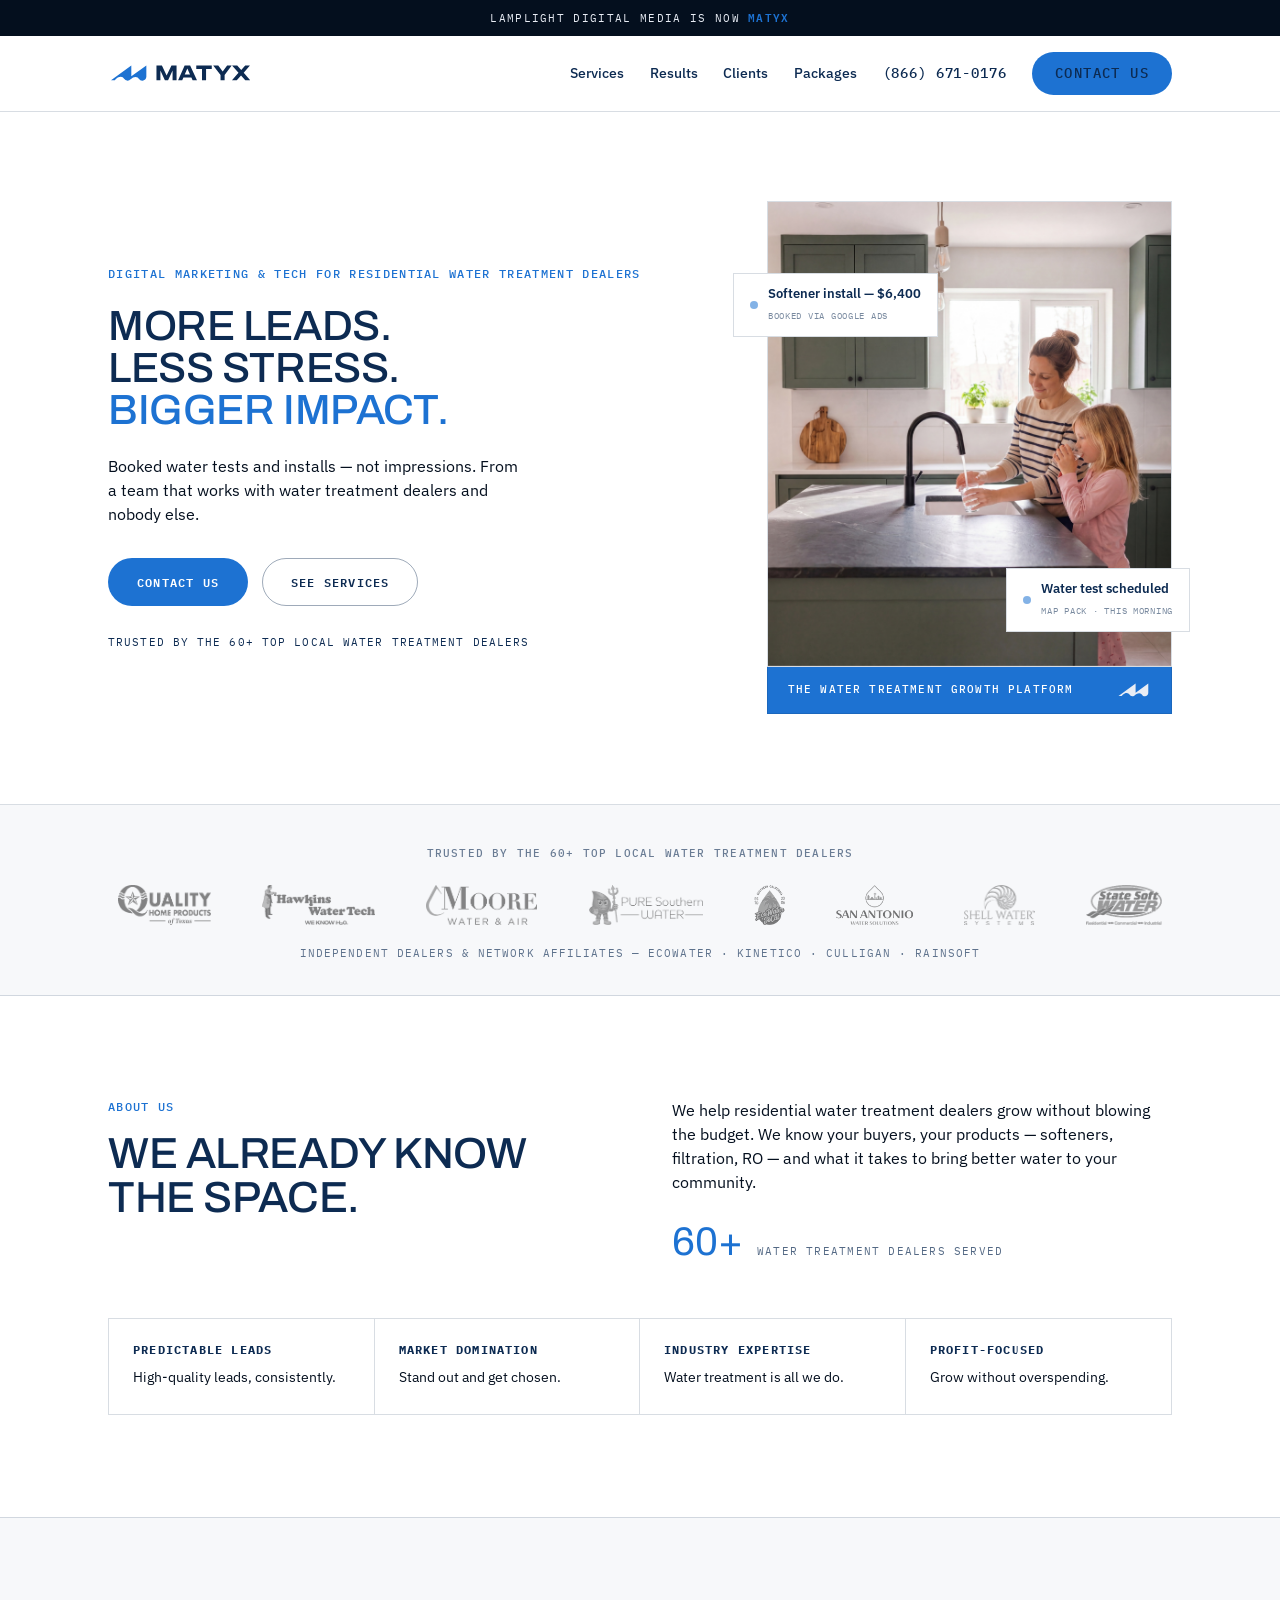
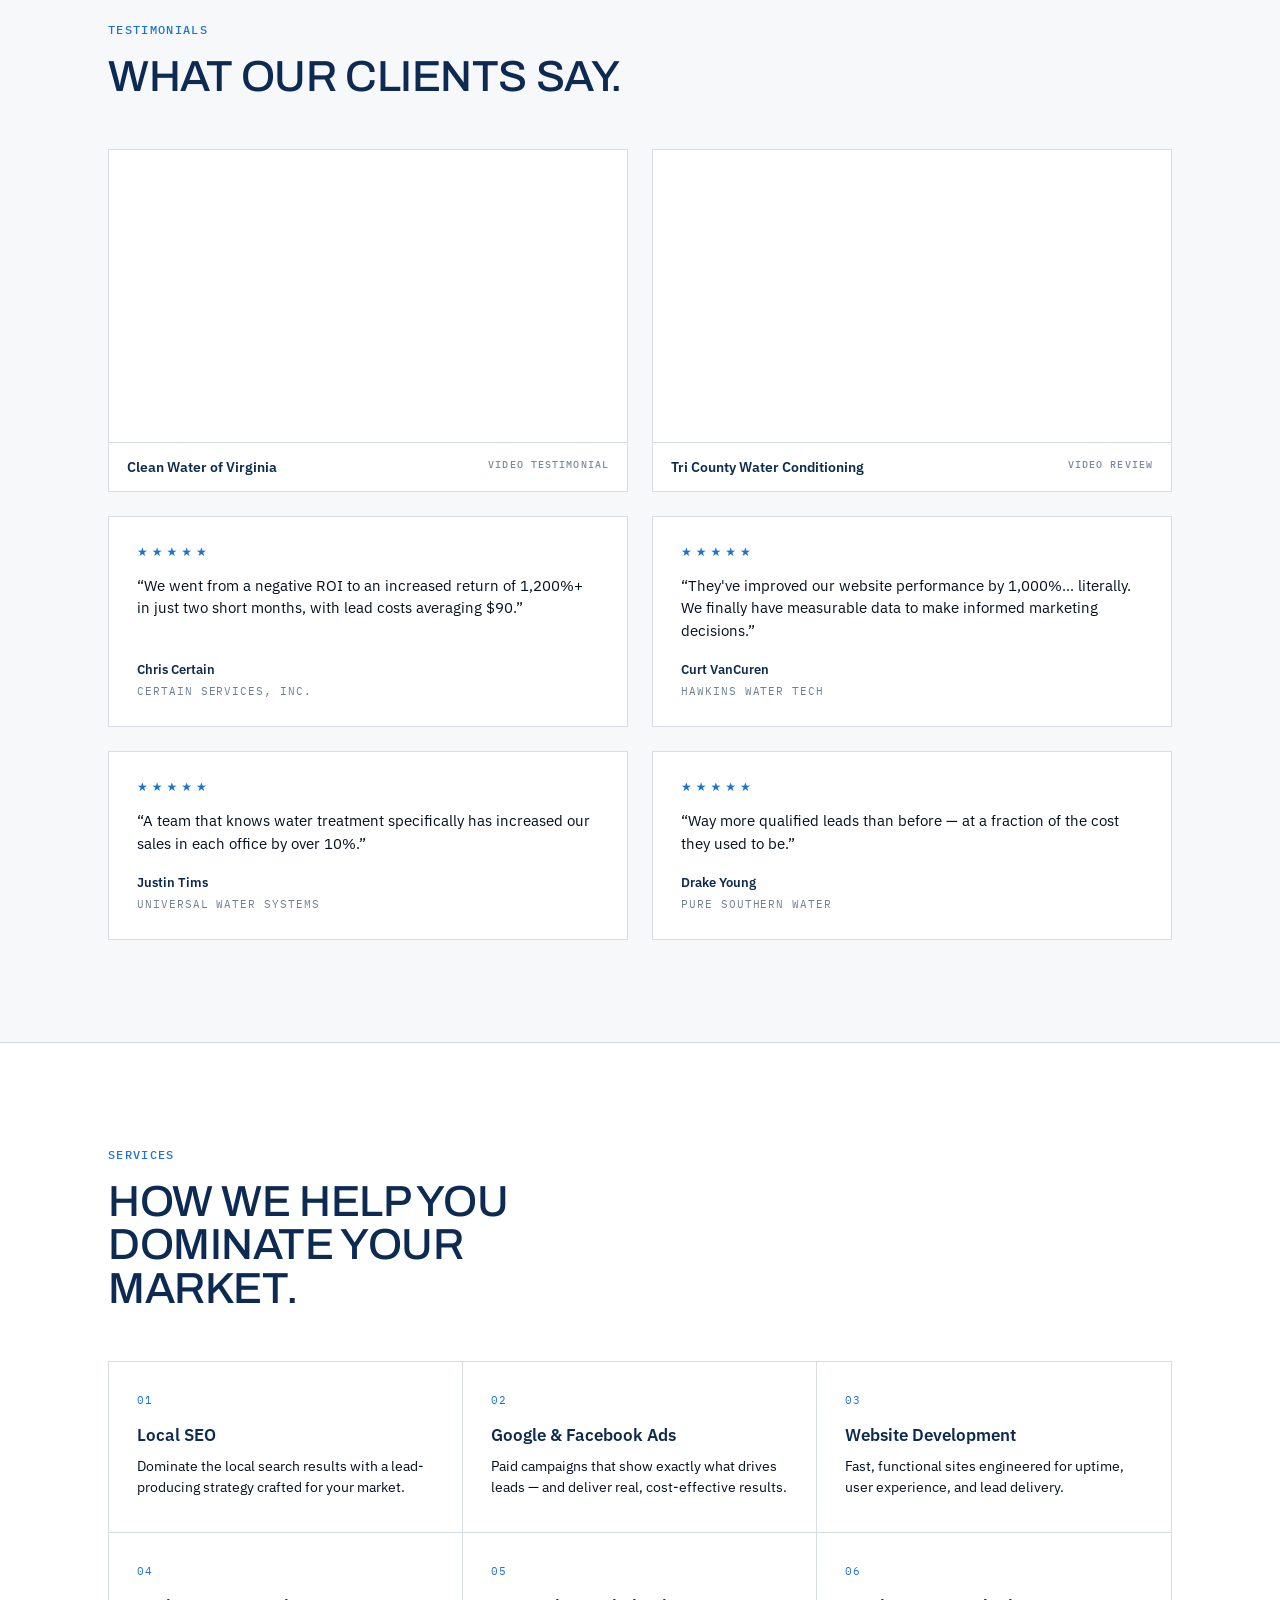
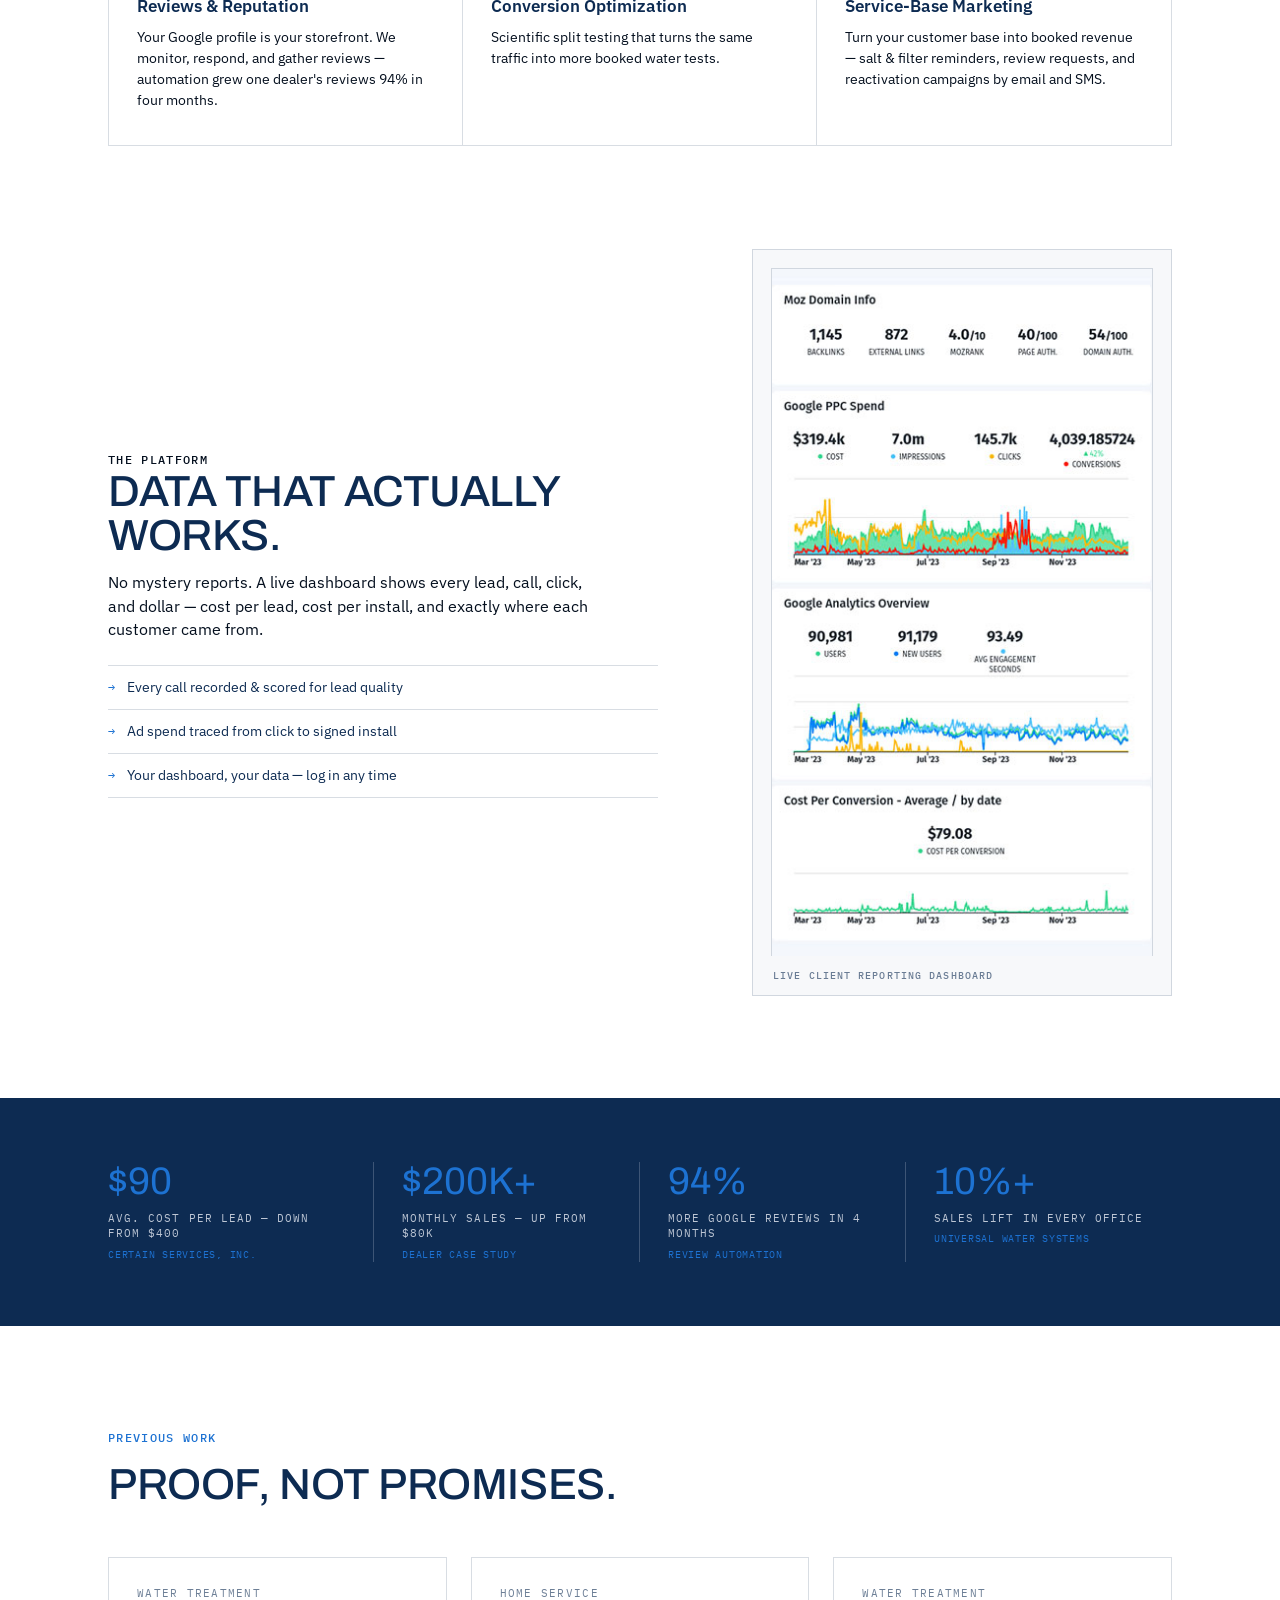
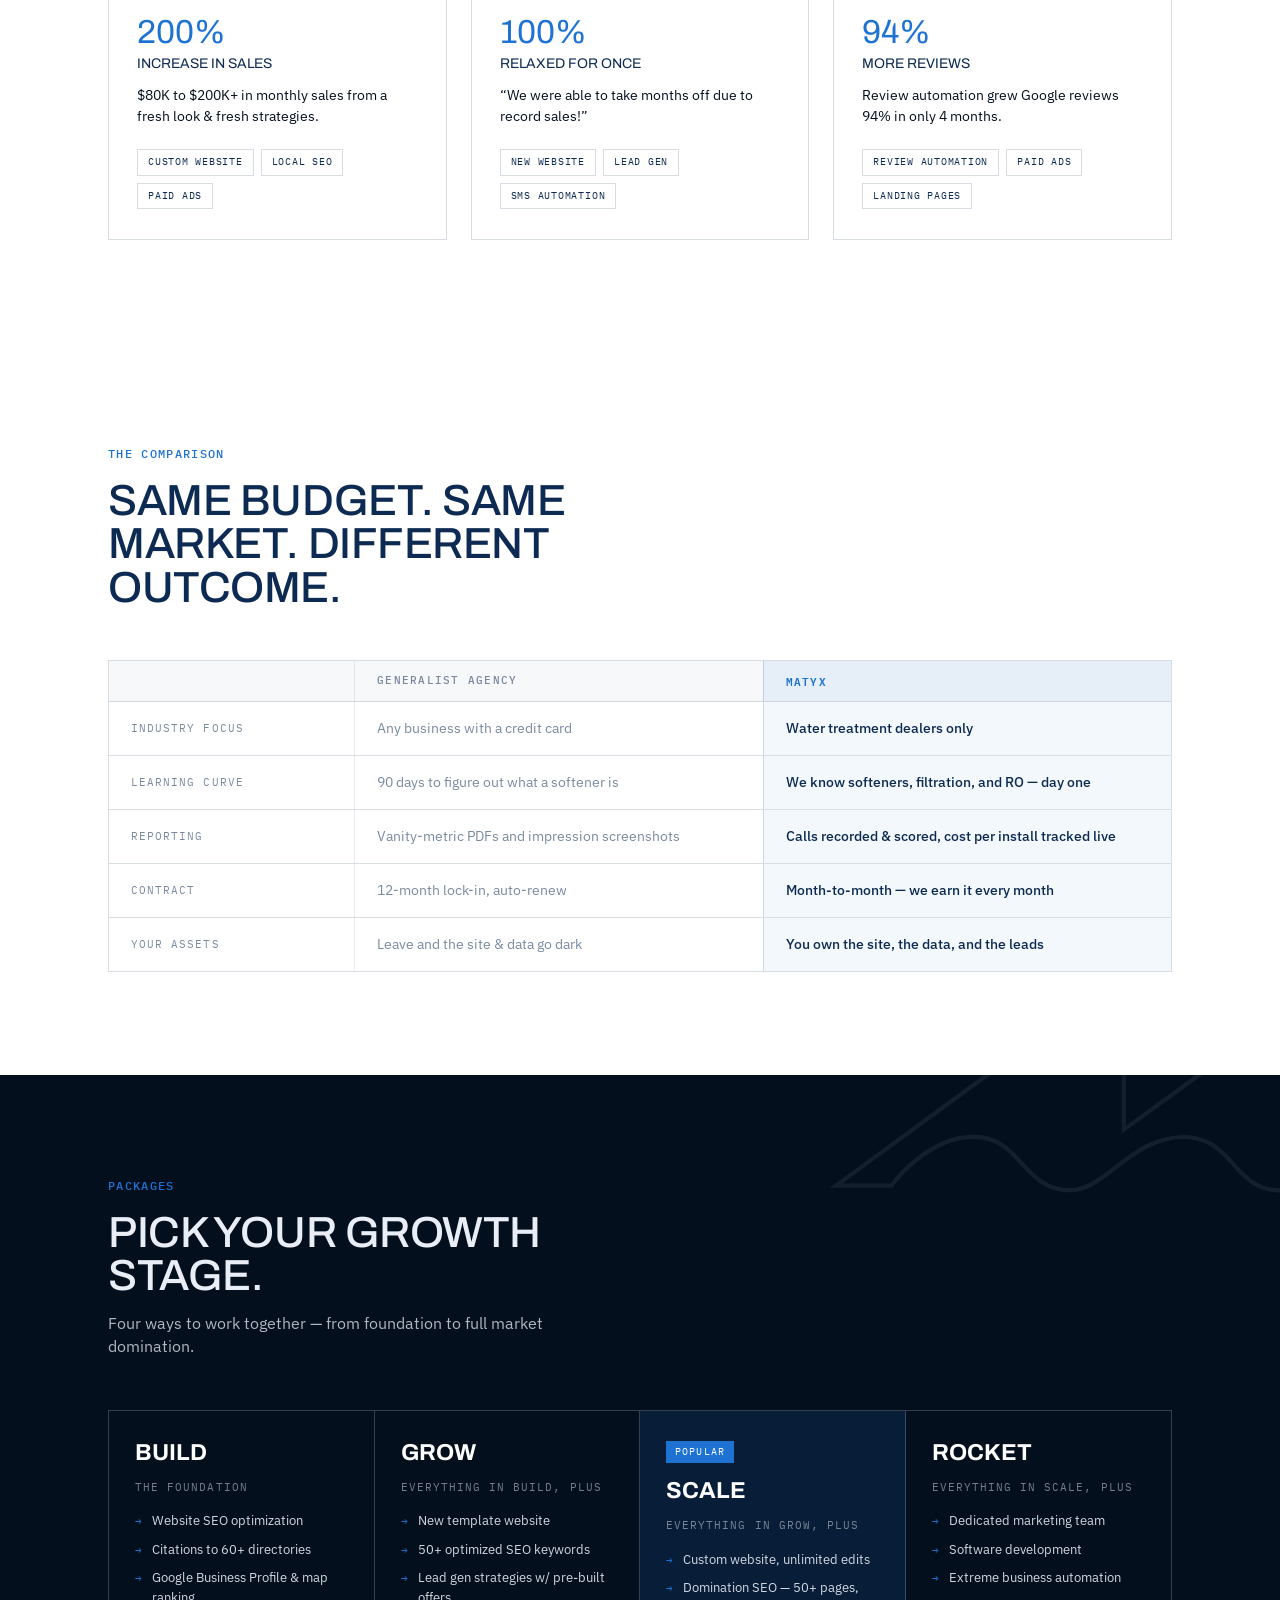
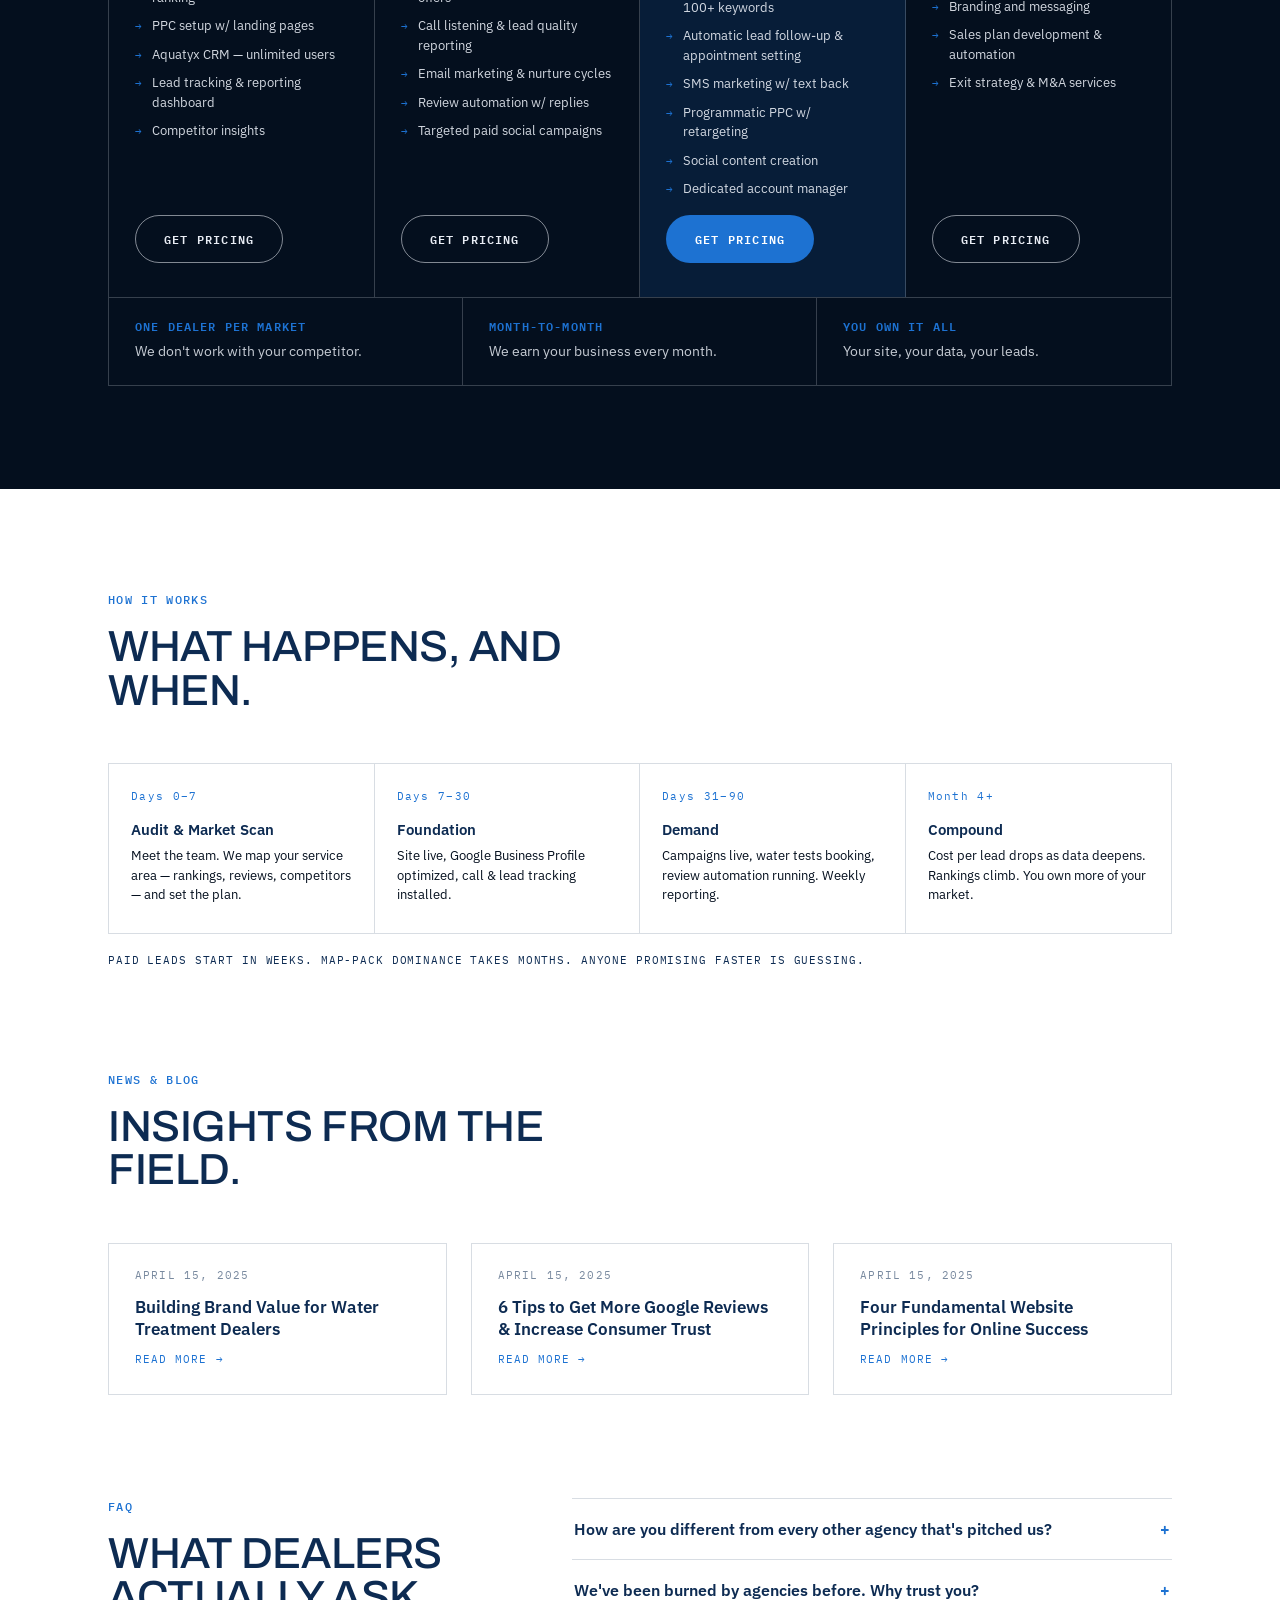
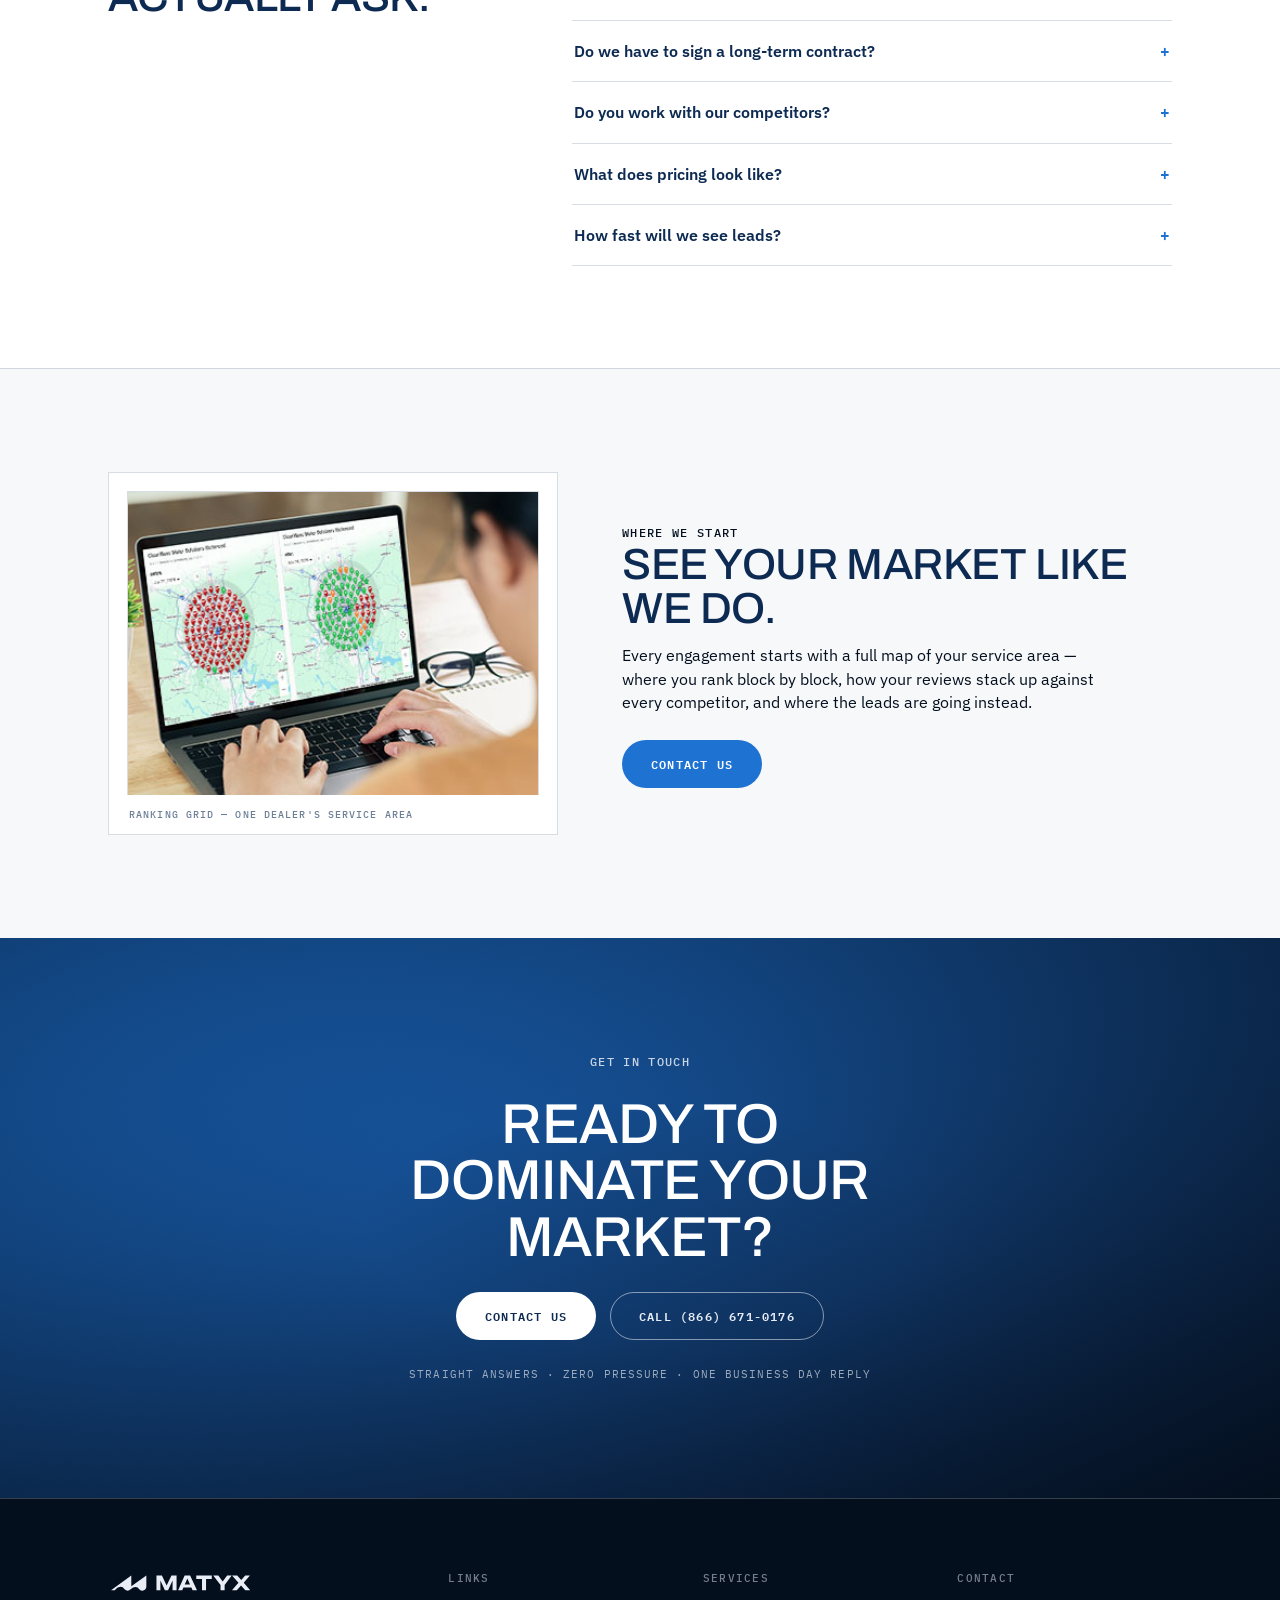
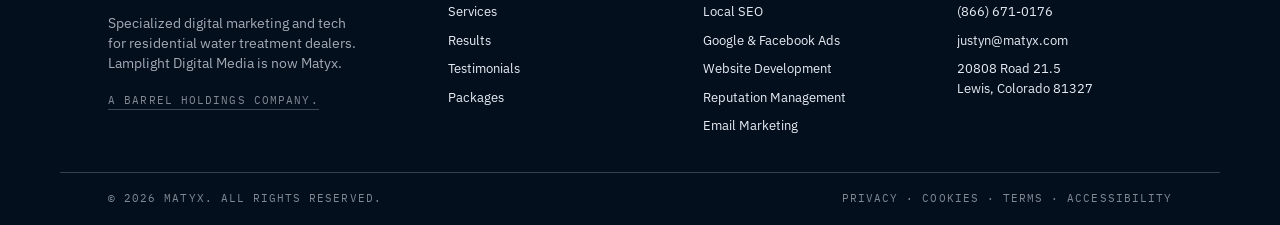
==== commit 3e0d4ff1: "Add contact page; replace market-scan CTAs with Contact Us - New contact.html inspired by rankings.i" ====
--- a/index.html
+++ b/index.html
@@ -11,773 +11,7 @@
 <link rel="preconnect" href="https://fonts.gstatic.com" crossorigin>
 <link href="https://fonts.googleapis.com/css2?family=IBM+Plex+Sans:wght@400;500;600;700&family=IBM+Plex+Mono:wght@400;500;600&family=Archivo:wght@800&display=swap" rel="stylesheet">
 
-<style>
-/* ============================================================
-   MATYX — brand tokens (MATYX-BRAND.md v1.0)
-   ============================================================ */
-@font-face {
-  font-family: "Druk Text Wide";
-  /* TRIAL font for layout only — swap in licensed Commercial Type webfont before publishing */
-  src: url("assets/fonts/DrukTextWide-Medium.otf") format("opentype");
-  font-weight: 500 800;
-  font-display: swap;
-}
-
-:root {
-  --matyx-blue: #1D72D2;
-  --navy:       #0D2B52;
-  --midnight:   #040F1E;
-  --ice:        #E9EDF5;
-  --off-white:  #F7F8FA;
-  --white:      #FFFFFF;
-
-  --font-display: "Druk Text Wide", "Archivo", system-ui, sans-serif;
-  --font-body:    "IBM Plex Sans", system-ui, sans-serif;
-  --font-mono:    "IBM Plex Mono", ui-monospace, monospace;
-
-  --hairline-dark:  rgba(13, 43, 82, 0.16);
-  --hairline-ice:   rgba(233, 237, 245, 0.22);
-
-  --pad-x: clamp(20px, 4vw, 48px);
-}
-
-* { margin: 0; padding: 0; box-sizing: border-box; }
-html { scroll-behavior: smooth; }
-body {
-  overflow-x: clip;
-  font-family: var(--font-body);
-  color: var(--midnight);
-  background: var(--white);
-  -webkit-font-smoothing: antialiased;
-  line-height: 1.5;
-}
-img { display: block; max-width: 100%; }
-a { color: inherit; text-decoration: none; }
-::selection { background: var(--matyx-blue); color: var(--white); }
-
-/* contained layout */
-.wrap { max-width: 1160px; margin-inline: auto; padding-inline: var(--pad-x); }
-.section { padding-block: clamp(64px, 8vw, 108px); }
-.section-head { margin-bottom: clamp(32px, 4vw, 52px); }
-.section-head .eyebrow { color: var(--matyx-blue); margin-bottom: 16px; display: block; }
-.section-head p.sub { margin-top: 14px; max-width: 52ch; font-size: 15.5px; color: var(--navy); }
-
-.display {
-  font-family: var(--font-display);
-  text-transform: uppercase;
-  font-weight: 500;
-  line-height: 1.0;
-  letter-spacing: -0.01em;
-}
-h2.display { color: var(--navy); font-size: clamp(26px, 3.4vw, 46px); max-width: 22ch; }
-
-.eyebrow {
-  font-family: var(--font-mono);
-  text-transform: uppercase;
-  letter-spacing: 0.11em;
-  font-size: 12px;
-  font-weight: 500;
-}
-
-.btn {
-  display: inline-flex;
-  align-items: center;
-  gap: 10px;
-  font-family: var(--font-mono);
-  font-size: 12px;
-  font-weight: 600;
-  letter-spacing: 0.1em;
-  text-transform: uppercase;
-  padding: 14px 28px;
-  border-radius: 999px;
-  border: 1px solid transparent;
-  cursor: pointer;
-  transition: background .22s ease, color .22s ease, border-color .22s ease;
-  white-space: nowrap;
-}
-.btn-blue  { background: var(--matyx-blue); color: var(--white); }
-.btn-blue:hover { background: var(--navy); }
-.btn-outline-ice { border-color: rgba(233,237,245,.55); color: var(--ice); background: transparent; }
-.btn-outline-ice:hover { background: var(--ice); color: var(--navy); border-color: var(--ice); }
-.btn-outline-navy { border-color: rgba(13,43,82,.4); color: var(--navy); background: transparent; }
-.btn-outline-navy:hover { background: var(--navy); color: var(--ice); border-color: var(--navy); }
-.btn-white { background: var(--white); color: var(--navy); }
-.btn-white:hover { background: var(--ice); }
-
-.rv { opacity: 0; transform: translateY(20px); transition: opacity .6s cubic-bezier(.2,.65,.25,1), transform .6s cubic-bezier(.2,.65,.25,1); }
-.rv.in { opacity: 1; transform: none; }
-.rv-d1 { transition-delay: .07s; } .rv-d2 { transition-delay: .14s; } .rv-d3 { transition-delay: .21s; }
-@media (prefers-reduced-motion: reduce) {
-  .rv { opacity: 1; transform: none; transition: none; }
-  html { scroll-behavior: auto; }
-}
-
-/* framed grid — the structured container device */
-.frame { border: 1px solid var(--hairline-dark); }
-
-/* ============================================================
-   ANNOUNCEMENT + NAV
-   ============================================================ */
-.announce {
-  background: var(--midnight);
-  color: var(--ice);
-  text-align: center;
-  padding: 9px var(--pad-x);
-  font-family: var(--font-mono);
-  font-size: 11px;
-  letter-spacing: .12em;
-  text-transform: uppercase;
-}
-.announce em { font-style: normal; color: var(--matyx-blue); font-weight: 600; }
-
-.nav {
-  position: sticky;
-  top: 0;
-  z-index: 100;
-  background: var(--white);
-  border-bottom: 1px solid var(--hairline-dark);
-}
-.nav-inner {
-  max-width: 1160px;
-  margin-inline: auto;
-  display: flex;
-  align-items: center;
-  justify-content: space-between;
-  padding: 16px var(--pad-x);
-  gap: 24px;
-}
-.nav-logo img { height: 24px; }
-.nav-links { display: flex; align-items: center; gap: clamp(14px, 2vw, 30px); }
-.nav-links a { font-size: 14px; font-weight: 500; color: var(--navy); position: relative; }
-.nav-links a:not(.btn)::after {
-  content: "";
-  position: absolute; left: 0; bottom: -4px;
-  width: 0; height: 1px;
-  background: var(--matyx-blue);
-  transition: width .25s ease;
-}
-.nav-links a:not(.btn):hover::after { width: 100%; }
-.nav-links .btn { padding: 10px 22px; }
-.nav-phone { font-family: var(--font-mono); font-size: 12px; letter-spacing: .06em; }
-@media (max-width: 980px) { .nav-links a:not(.btn) { display: none; } }
-
-/* ============================================================
-   HERO — split: copy on solid ground, photo framed at right
-   ============================================================ */
-.hero { background: var(--white); border-bottom: 1px solid var(--hairline-dark); }
-.hero-grid {
-  display: grid;
-  grid-template-columns: 1.2fr .8fr;
-  gap: clamp(28px, 4vw, 52px);
-  align-items: center;
-  padding-block: clamp(56px, 7vw, 96px);
-}
-.hero-copy .eyebrow { color: var(--matyx-blue); margin-bottom: 22px; display: block; }
-.hero-h1 { color: var(--navy); font-size: clamp(28px, 3.3vw, 47px); }
-.hero-h1 span { display: block; }
-.hero-h1 .accent { color: var(--matyx-blue); }
-.hero-sub { margin-top: 22px; font-size: clamp(15px, 1.25vw, 17px); color: var(--midnight); max-width: 42ch; }
-.hero-actions { margin-top: 32px; display: flex; gap: 14px; flex-wrap: wrap; }
-.hero-trust { margin-top: 28px; font-family: var(--font-mono); font-size: 11px; letter-spacing: .1em; text-transform: uppercase; color: var(--navy); opacity: .65; }
-
-.hero-media { position: relative; }
-.hero-media .photo {
-  border: 1px solid var(--hairline-dark);
-  aspect-ratio: 4 / 4.6;
-  overflow: hidden;
-}
-.hero-media .photo img { width: 100%; height: 100%; object-fit: cover; object-position: 65% 40%; }
-.hero-media .plate {
-  position: relative;
-  margin-top: 0;
-  background: var(--matyx-blue);
-  border: 1px solid var(--hairline-dark);
-  border-top: none;
-  color: var(--white);
-  display: flex;
-  align-items: center;
-  justify-content: space-between;
-  gap: 16px;
-  padding: 14px 20px;
-  overflow: hidden;
-}
-.hero-media .plate::before {
-  content: "";
-  position: absolute; inset: 0;
-  background: url("assets/imagery/water-shader.png") center/cover;
-  mix-blend-mode: soft-light;
-  opacity: .85;
-}
-.hero-media .plate > * { position: relative; }
-.hero-media .plate .eyebrow { color: var(--white); font-size: 10.5px; }
-.hero-media .plate img { height: 18px; }
-@media (max-width: 900px) {
-  .hero-grid { grid-template-columns: 1fr; }
-  .hero-media .photo { aspect-ratio: 16 / 10; }
-}
-
-/* hero notification toasts */
-.toast {
-  position: absolute;
-  display: flex;
-  align-items: center;
-  gap: 10px;
-  background: var(--white);
-  border: 1px solid var(--hairline-dark);
-  padding: 11px 16px;
-  max-width: 240px;
-}
-.toast strong { display: block; font-size: 12.5px; font-weight: 600; color: var(--navy); line-height: 1.3; }
-.toast span { font-family: var(--font-mono); font-size: 9px; letter-spacing: .08em; text-transform: uppercase; color: var(--navy); opacity: .55; }
-.t-dot { flex: none; width: 8px; height: 8px; border-radius: 50%; background: var(--matyx-blue); }
-.toast-1 { left: -34px; top: 14%; animation: toastFloat 5s ease-in-out infinite; }
-.toast-2 { right: -18px; bottom: 16%; animation: toastFloat 5s ease-in-out 2.5s infinite; }
-@keyframes toastFloat { 0%,100% { transform: translateY(0); } 50% { transform: translateY(-7px); } }
-@media (prefers-reduced-motion: reduce) { .toast-1, .toast-2 { animation: none; } }
-@media (max-width: 900px) {
-  .toast-1 { left: 12px; }
-  .toast-2 { right: 12px; }
-}
-
-/* ============================================================
-   CLIENT LOGOS — quiet, framed strip
-   ============================================================ */
-.clients { border-bottom: 1px solid var(--hairline-dark); background: var(--off-white); }
-.clients-inner { padding-block: 34px; }
-.clients-label { text-align: center; margin-bottom: 22px; }
-.clients-label .eyebrow { color: var(--navy); opacity: .6; font-size: 11px; }
-.logo-row {
-  display: flex;
-  align-items: center;
-  justify-content: center;
-  flex-wrap: wrap;
-  gap: clamp(24px, 4vw, 52px);
-}
-.logo-row img {
-  height: 40px;
-  width: auto;
-  max-width: 128px;
-  object-fit: contain;
-  filter: grayscale(1) brightness(.55) opacity(.55);
-  transition: filter .25s ease;
-}
-.logo-row img:hover { filter: none; }
-.clients-networks {
-  margin-top: 20px;
-  text-align: center;
-  font-family: var(--font-mono);
-  font-size: 11px;
-  letter-spacing: .1em;
-  text-transform: uppercase;
-  color: var(--navy);
-  opacity: .65;
-}
-
-/* ============================================================
-   DATA / DASHBOARD
-   ============================================================ */
-.data-grid {
-  display: grid;
-  grid-template-columns: 1.1fr .9fr;
-  gap: clamp(32px, 5vw, 72px);
-  align-items: center;
-}
-.data-copy p { margin-top: 14px; max-width: 48ch; font-size: 15.5px; color: var(--midnight); }
-.data-points {
-  margin-top: 24px;
-  list-style: none;
-  border-top: 1px solid var(--hairline-dark);
-  display: grid;
-}
-.data-points li {
-  padding: 11px 0;
-  border-bottom: 1px solid var(--hairline-dark);
-  font-size: 14px;
-  color: var(--navy);
-  display: flex;
-  align-items: baseline;
-  gap: 12px;
-}
-.data-points li::before { content: "→"; color: var(--matyx-blue); font-family: var(--font-mono); font-size: 12px; }
-.data-shot { border: 1px solid var(--hairline-dark); background: var(--off-white); padding: 18px 18px 0; max-width: 420px; justify-self: end; }
-.data-shot img { width: 100%; border: 1px solid var(--hairline-dark); border-bottom: none; }
-.data-shot figcaption { display: block; padding: 12px 2px; font-size: 10px; color: var(--navy); opacity: .6; }
-@media (max-width: 900px) {
-  .data-grid { grid-template-columns: 1fr; }
-  .data-shot { justify-self: start; }
-}
-
-/* ============================================================
-   MARKET SCAN
-   ============================================================ */
-.scan-section { background: var(--off-white); border-top: 1px solid var(--hairline-dark); }
-.scan-grid {
-  display: grid;
-  grid-template-columns: .9fr 1.1fr;
-  gap: clamp(32px, 5vw, 72px);
-  align-items: center;
-}
-.scan-copy p { margin-top: 14px; max-width: 48ch; font-size: 15.5px; color: var(--midnight); }
-.scan-shot { border: 1px solid var(--hairline-dark); background: var(--white); padding: 18px 18px 0; }
-.scan-shot img { width: 100%; border: 1px solid var(--hairline-dark); border-bottom: none; }
-.scan-shot figcaption { display: block; padding: 12px 2px; font-size: 10px; color: var(--navy); opacity: .6; }
-@media (max-width: 900px) {
-  .scan-grid { grid-template-columns: 1fr; }
-  .scan-shot { order: 2; }
-}
-
-/* ============================================================
-   COMPARISON
-   ============================================================ */
-.compare-table { background: var(--white); }
-.compare-row {
-  display: grid;
-  grid-template-columns: minmax(120px, .6fr) 1fr 1fr;
-  border-bottom: 1px solid var(--hairline-dark);
-}
-.compare-row:last-child { border-bottom: none; }
-.compare-row > div { padding: 16px 22px; font-size: 14px; }
-.compare-row .c-label {
-  font-family: var(--font-mono);
-  font-size: 10.5px;
-  letter-spacing: .1em;
-  text-transform: uppercase;
-  color: var(--navy);
-  opacity: .55;
-  align-self: center;
-}
-.compare-row .c-them { color: var(--navy); opacity: .55; border-left: 1px solid var(--hairline-dark); }
-.compare-row .c-us { color: var(--navy); font-weight: 500; border-left: 1px solid var(--hairline-dark); background: rgba(29,114,210,.05); }
-.compare-head-row { background: var(--off-white); }
-.compare-head-row > div {
-  font-family: var(--font-mono);
-  font-size: 10.5px;
-  letter-spacing: .12em;
-  text-transform: uppercase;
-  padding-block: 12px;
-}
-.compare-head-row .c-them { opacity: .55; font-weight: 500; }
-.compare-head-row .c-us { color: var(--matyx-blue); font-weight: 600; background: rgba(29,114,210,.08); }
-@media (max-width: 760px) {
-  .compare-row { grid-template-columns: 1fr; }
-  .compare-row > div { border-left: none !important; padding: 10px 18px; }
-  .compare-row .c-label { padding-top: 16px; padding-bottom: 0; }
-  .compare-row .c-us { padding-bottom: 16px; }
-  .compare-head-row { display: none; }
-  .compare-row .c-them::before { content: "Them: "; font-family: var(--font-mono); font-size: 10px; text-transform: uppercase; letter-spacing: .08em; }
-  .compare-row .c-us::before { content: "Matyx: "; font-family: var(--font-mono); font-size: 10px; text-transform: uppercase; letter-spacing: .08em; color: var(--matyx-blue); }
-}
-
-/* ============================================================
-   FAQ
-   ============================================================ */
-.faq-grid {
-  display: grid;
-  grid-template-columns: .8fr 1.2fr;
-  gap: clamp(32px, 5vw, 72px);
-  align-items: start;
-}
-.faq-list { border-top: 1px solid var(--hairline-dark); }
-.faq { border-bottom: 1px solid var(--hairline-dark); }
-.faq summary {
-  cursor: pointer;
-  list-style: none;
-  display: flex;
-  justify-content: space-between;
-  align-items: baseline;
-  gap: 16px;
-  padding: 18px 2px;
-  font-size: 15.5px;
-  font-weight: 600;
-  color: var(--navy);
-}
-.faq summary::-webkit-details-marker { display: none; }
-.faq summary::after { content: "+"; font-family: var(--font-mono); color: var(--matyx-blue); font-size: 16px; }
-.faq[open] summary::after { content: "–"; }
-.faq p { padding: 0 2px 20px; font-size: 14.5px; color: var(--midnight); max-width: 62ch; }
-@media (max-width: 900px) { .faq-grid { grid-template-columns: 1fr; } }
-
-/* ============================================================
-   TRUST ROW (packages)
-   ============================================================ */
-.trust-row {
-  display: grid;
-  grid-template-columns: repeat(3, 1fr);
-  border: 1px solid var(--hairline-ice);
-  border-top: none;
-}
-.trust-cell { padding: 20px 26px 24px; border-right: 1px solid var(--hairline-ice); }
-.trust-cell:last-child { border-right: none; }
-.trust-cell h3 {
-  font-family: var(--font-mono);
-  font-size: 11.5px;
-  font-weight: 600;
-  letter-spacing: .1em;
-  text-transform: uppercase;
-  color: var(--matyx-blue);
-  margin-bottom: 6px;
-}
-.trust-cell p { font-size: 13.5px; color: rgba(233,237,245,.85); }
-@media (max-width: 700px) {
-  .trust-row { grid-template-columns: 1fr; }
-  .trust-cell { border-right: none; border-bottom: 1px solid var(--hairline-ice); }
-  .trust-cell:last-child { border-bottom: none; }
-}
-
-/* ============================================================
-   STICKY CALL BAR (mobile)
-   ============================================================ */
-.call-bar { display: none; }
-@media (max-width: 760px) {
-  .call-bar {
-    display: block;
-    position: fixed;
-    left: 0; right: 0; bottom: 0;
-    z-index: 200;
-    background: var(--matyx-blue);
-    color: var(--white);
-    text-align: center;
-    font-family: var(--font-mono);
-    font-size: 13px;
-    font-weight: 600;
-    letter-spacing: .1em;
-    text-transform: uppercase;
-    padding: 15px 16px calc(15px + env(safe-area-inset-bottom, 0px));
-  }
-  .footer-bottom { padding-bottom: 74px; }
-}
-
-/* ============================================================
-   ABOUT — short, two-column
-   ============================================================ */
-.about-grid {
-  display: grid;
-  grid-template-columns: 1fr 1fr;
-  gap: clamp(32px, 5vw, 80px);
-  align-items: start;
-}
-.about-right p { font-size: 16px; color: var(--midnight); max-width: 50ch; }
-.about-right .stat { margin-top: 28px; display: flex; align-items: baseline; gap: 14px; }
-.about-right .stat .num { font-family: var(--font-display); font-size: 40px; color: var(--matyx-blue); line-height: 1; }
-.about-right .stat .lbl { font-family: var(--font-mono); font-size: 11px; letter-spacing: .11em; text-transform: uppercase; color: var(--navy); opacity: .7; }
-.pillar-row {
-  margin-top: clamp(36px, 5vw, 56px);
-  display: grid;
-  grid-template-columns: repeat(4, 1fr);
-}
-.pillar-row .cell { padding: 22px 24px 26px; border-right: 1px solid var(--hairline-dark); }
-.pillar-row .cell:last-child { border-right: none; }
-.pillar-row h3 { font-family: var(--font-mono); font-size: 12px; letter-spacing: .1em; text-transform: uppercase; color: var(--navy); margin-bottom: 8px; }
-.pillar-row p { font-size: 13.5px; color: var(--midnight); }
-@media (max-width: 900px) {
-  .about-grid { grid-template-columns: 1fr; }
-  .pillar-row { grid-template-columns: 1fr 1fr; }
-  .pillar-row .cell { border-bottom: 1px solid var(--hairline-dark); }
-  .pillar-row .cell:nth-child(2n) { border-right: none; }
-  .pillar-row .cell:nth-child(n+3) { border-bottom: none; }
-}
-
-/* ============================================================
-   SERVICES — framed 3×2, one-liners
-   ============================================================ */
-.services-grid { display: grid; grid-template-columns: repeat(3, 1fr); }
-.service {
-  padding: 30px 28px 34px;
-  border-right: 1px solid var(--hairline-dark);
-  transition: background .3s ease;
-}
-.service:nth-child(3n) { border-right: none; }
-.service:nth-child(-n+3) { border-bottom: 1px solid var(--hairline-dark); }
-.service:hover { background: var(--off-white); }
-.service .num { font-family: var(--font-mono); font-size: 11px; letter-spacing: .12em; color: var(--matyx-blue); display: block; margin-bottom: 16px; }
-.service h3 { font-size: 16.5px; font-weight: 600; color: var(--navy); line-height: 1.3; margin-bottom: 10px; }
-.service p { font-size: 14px; color: var(--midnight); }
-@media (max-width: 900px) {
-  .services-grid { grid-template-columns: 1fr; }
-  .service { border-right: none !important; border-bottom: 1px solid var(--hairline-dark); }
-  .service:last-child { border-bottom: none; }
-}
-
-/* ============================================================
-   METRICS — navy band, contained content
-   ============================================================ */
-.metrics-band { background: var(--navy); position: relative; overflow: hidden; }
-.metrics-band::before {
-  content: "";
-  position: absolute; inset: 0;
-  background: url("assets/imagery/water-shader.png") center/cover;
-  mix-blend-mode: soft-light;
-  opacity: .22;
-}
-.metrics-grid {
-  position: relative;
-  display: grid;
-  grid-template-columns: repeat(4, 1fr);
-  padding-block: clamp(44px, 5vw, 64px);
-}
-.metric { padding-inline: 28px; border-right: 1px solid var(--hairline-ice); }
-.metric:first-child { padding-left: 0; }
-.metric:last-child { border-right: none; }
-.metric .num { font-family: var(--font-display); font-size: clamp(30px, 3vw, 46px); color: var(--white); line-height: 1; }
-.metric .num em { font-style: normal; color: var(--matyx-blue); }
-.metric .lbl { margin-top: 10px; font-family: var(--font-mono); font-size: 10.5px; letter-spacing: .1em; text-transform: uppercase; color: var(--ice); opacity: .8; }
-.metric .src { margin-top: 6px; font-family: var(--font-mono); font-size: 9.5px; letter-spacing: .08em; text-transform: uppercase; color: var(--matyx-blue); }
-@media (max-width: 900px) {
-  .metrics-grid { grid-template-columns: 1fr 1fr; gap: 32px 0; }
-  .metric:nth-child(2) { border-right: none; }
-  .metric:nth-child(3) { padding-left: 0; }
-}
-
-/* ============================================================
-   WORK — 3 framed case cards
-   ============================================================ */
-.work-grid { display: grid; grid-template-columns: repeat(3, 1fr); gap: 24px; }
-.case {
-  border: 1px solid var(--hairline-dark);
-  padding: 28px 28px 30px;
-  display: flex;
-  flex-direction: column;
-  gap: 14px;
-  transition: background .3s ease;
-}
-.case:hover { background: var(--off-white); }
-.case .tag { font-family: var(--font-mono); font-size: 10.5px; letter-spacing: .12em; text-transform: uppercase; color: var(--navy); opacity: .6; }
-.case .result { font-family: var(--font-display); text-transform: uppercase; font-size: clamp(28px, 2.6vw, 40px); line-height: 1; color: var(--matyx-blue); }
-.case .result small { display: block; font-size: .42em; color: var(--navy); margin-top: 8px; }
-.case p { font-size: 14px; }
-.case ul { list-style: none; display: flex; flex-wrap: wrap; gap: 7px; margin-top: auto; padding-top: 8px; }
-.case li {
-  font-family: var(--font-mono);
-  font-size: 9.5px;
-  letter-spacing: .08em;
-  text-transform: uppercase;
-  color: var(--navy);
-  border: 1px solid var(--hairline-dark);
-  padding: 5px 10px;
-}
-@media (max-width: 900px) { .work-grid { grid-template-columns: 1fr; } }
-
-/* ============================================================
-   TESTIMONIALS — 2 videos + 4 short quotes
-   ============================================================ */
-.testi-section { background: var(--off-white); border-block: 1px solid var(--hairline-dark); }
-.video-grid { display: grid; grid-template-columns: 1fr 1fr; gap: 24px; margin-bottom: 24px; }
-.video-card { border: 1px solid var(--hairline-dark); background: var(--white); }
-.video-card .embed { aspect-ratio: 16 / 9; }
-.video-card iframe { width: 100%; height: 100%; display: block; border: 0; }
-.video-card .cap {
-  display: flex;
-  justify-content: space-between;
-  gap: 12px;
-  padding: 14px 18px;
-  border-top: 1px solid var(--hairline-dark);
-}
-.video-card .cap .who { font-weight: 600; font-size: 13.5px; color: var(--navy); }
-.video-card .cap .eyebrow { font-size: 10px; color: var(--navy); opacity: .55; }
-.quote-grid { display: grid; grid-template-columns: 1fr 1fr; gap: 24px; }
-.quote-card {
-  border: 1px solid var(--hairline-dark);
-  background: var(--white);
-  padding: 26px 28px;
-  display: flex;
-  flex-direction: column;
-  gap: 14px;
-}
-.quote-card .stars { color: var(--matyx-blue); font-size: 12px; letter-spacing: 4px; }
-.quote-card blockquote { font-size: 15px; color: var(--midnight); }
-.quote-card figcaption { margin-top: auto; }
-.quote-card .who { font-weight: 600; font-size: 13px; color: var(--navy); display: inline; }
-.quote-card .co { font-family: var(--font-mono); font-size: 10.5px; letter-spacing: .09em; text-transform: uppercase; color: var(--navy); opacity: .6; margin-top: 4px; }
-@media (max-width: 900px) { .video-grid, .quote-grid { grid-template-columns: 1fr; } }
-
-/* ============================================================
-   PACKAGES — framed 4-col, trimmed
-   ============================================================ */
-.packages-section { background: var(--midnight); position: relative; overflow: hidden; }
-.packages-watermark {
-  position: absolute; right: -8%; top: -14%;
-  width: 46vw; min-width: 480px;
-  opacity: .07; pointer-events: none;
-}
-.packages-watermark path { fill: none; stroke: var(--ice); stroke-width: 1; }
-.packages-section .section-head h2 { color: var(--ice); }
-.packages-section .section-head p.sub { color: rgba(233,237,245,.75); }
-.packages-grid {
-  position: relative;
-  display: grid;
-  grid-template-columns: repeat(4, 1fr);
-  border: 1px solid var(--hairline-ice);
-}
-.pack {
-  padding: 30px 26px 34px;
-  border-right: 1px solid var(--hairline-ice);
-  display: flex;
-  flex-direction: column;
-  gap: 16px;
-}
-.pack:last-child { border-right: none; }
-.pack.popular { background: rgba(29,114,210,.14); }
-.pack-tag {
-  font-family: var(--font-mono);
-  font-size: 9.5px;
-  letter-spacing: .12em;
-  text-transform: uppercase;
-  color: var(--white);
-  background: var(--matyx-blue);
-  padding: 4px 9px;
-  align-self: flex-start;
-}
-.pack-name { font-family: var(--font-display); text-transform: uppercase; font-size: clamp(20px, 1.8vw, 26px); color: var(--white); line-height: 1; }
-.pack-base { font-family: var(--font-mono); font-size: 10.5px; letter-spacing: .1em; text-transform: uppercase; color: rgba(233,237,245,.5); }
-.pack ul { list-style: none; display: grid; gap: 9px; }
-.pack li { font-size: 13px; color: rgba(233,237,245,.9); display: flex; align-items: baseline; gap: 10px; }
-.pack li::before { content: "→"; color: var(--matyx-blue); font-family: var(--font-mono); font-size: 11px; }
-.pack .btn { align-self: flex-start; margin-top: auto; }
-@media (max-width: 1000px) {
-  .packages-grid { grid-template-columns: 1fr 1fr; }
-  .pack { border-bottom: 1px solid var(--hairline-ice); }
-  .pack:nth-child(2n) { border-right: none; }
-  .pack:nth-child(n+3) { border-bottom: none; }
-}
-@media (max-width: 600px) {
-  .packages-grid { grid-template-columns: 1fr; }
-  .pack { border-right: none !important; border-bottom: 1px solid var(--hairline-ice); }
-  .pack:last-child { border-bottom: none; }
-}
-
-/* ============================================================
-   PROCESS — one tight row
-   ============================================================ */
-.process-grid { display: grid; grid-template-columns: repeat(4, 1fr); }
-.process-note {
-  margin-top: 18px;
-  font-family: var(--font-mono);
-  font-size: 11px;
-  letter-spacing: .08em;
-  text-transform: uppercase;
-  color: var(--navy);
-  opacity: .65;
-}
-.step { padding: 24px 22px 28px; border-right: 1px solid var(--hairline-dark); }
-.step:last-child { border-right: none; }
-.step-num { font-family: var(--font-mono); font-size: 11px; letter-spacing: .12em; color: var(--matyx-blue); display: block; margin-bottom: 14px; }
-.step h3 { font-size: 14.5px; font-weight: 600; color: var(--navy); margin-bottom: 6px; }
-.step p { font-size: 13px; color: var(--midnight); }
-@media (max-width: 900px) {
-  .process-grid { grid-template-columns: 1fr; }
-  .step { border-right: none; border-bottom: 1px solid var(--hairline-dark); display: grid; grid-template-columns: 64px 1fr; gap: 0 16px; align-items: baseline; }
-  .step .step-num { margin-bottom: 0; }
-  .step h3 { grid-column: 2; }
-  .step p { grid-column: 2; }
-  .step:last-child { border-bottom: none; }
-}
-
-/* ============================================================
-   BLOG — 3 compact cards
-   ============================================================ */
-.blog-grid { display: grid; grid-template-columns: repeat(3, 1fr); gap: 24px; }
-.post {
-  border: 1px solid var(--hairline-dark);
-  padding: 24px 26px 26px;
-  display: flex;
-  flex-direction: column;
-  gap: 12px;
-  transition: background .3s ease;
-}
-.post:hover { background: var(--off-white); }
-.post .date { font-family: var(--font-mono); font-size: 10.5px; letter-spacing: .11em; text-transform: uppercase; color: var(--navy); opacity: .55; }
-.post h3 { font-size: 16.5px; font-weight: 600; color: var(--navy); line-height: 1.35; }
-.post .more { font-family: var(--font-mono); font-size: 10.5px; letter-spacing: .1em; text-transform: uppercase; color: var(--matyx-blue); margin-top: auto; }
-@media (max-width: 900px) { .blog-grid { grid-template-columns: 1fr; } }
-
-/* ============================================================
-   CTA — shader band, contained copy
-   ============================================================ */
-.cta {
-  position: relative;
-  background: linear-gradient(155deg, var(--matyx-blue) 0%, var(--navy) 72%, var(--midnight) 100%);
-  overflow: hidden;
-}
-.cta::before {
-  content: "";
-  position: absolute; inset: 0;
-  background: url("assets/imagery/water-shader.png") center/cover;
-  mix-blend-mode: soft-light;
-  opacity: .55;
-}
-.cta::after {
-  content: "";
-  position: absolute; inset: 0;
-  background: radial-gradient(ellipse at center, rgba(4,15,30,0) 30%, rgba(4,15,30,.5) 100%);
-  pointer-events: none;
-}
-.cta-inner {
-  position: relative;
-  z-index: 2;
-  padding-block: clamp(72px, 9vw, 128px);
-  display: flex;
-  flex-direction: column;
-  align-items: center;
-  text-align: center;
-  gap: 26px;
-}
-.cta-inner .eyebrow { color: var(--ice); opacity: .85; }
-.cta .cta-h2 { color: var(--white); font-size: clamp(30px, 4.4vw, 64px); max-width: 18ch; }
-.cta-actions { display: flex; gap: 14px; flex-wrap: wrap; justify-content: center; }
-.cta-note { font-family: var(--font-mono); font-size: 11px; letter-spacing: .1em; text-transform: uppercase; color: rgba(233,237,245,.65); }
-
-/* ============================================================
-   FOOTER
-   ============================================================ */
-.footer { background: var(--midnight); color: var(--ice); border-top: 1px solid var(--hairline-ice); }
-.footer-inner {
-  padding-block: clamp(48px, 6vw, 72px) 36px;
-  display: grid;
-  grid-template-columns: 1.4fr 1fr 1fr 1fr;
-  gap: 40px;
-}
-.footer-brand img { height: 24px; margin-bottom: 18px; }
-.footer-brand p { max-width: 32ch; font-size: 13.5px; color: rgba(233,237,245,.7); }
-.footer-holdco { margin-top: 16px; }
-.footer-holdco a {
-  font-family: var(--font-mono);
-  font-size: 11px;
-  letter-spacing: .1em;
-  text-transform: uppercase;
-  color: rgba(233,237,245,.55);
-  border-bottom: 1px solid rgba(233,237,245,.25);
-  padding-bottom: 2px;
-  transition: color .2s ease, border-color .2s ease;
-}
-.footer-holdco a:hover { color: var(--matyx-blue); border-color: var(--matyx-blue); }
-.footer h4 {
-  font-family: var(--font-mono);
-  font-size: 10.5px;
-  font-weight: 500;
-  letter-spacing: .12em;
-  text-transform: uppercase;
-  color: rgba(233,237,245,.5);
-  margin-bottom: 16px;
-}
-.footer ul { list-style: none; display: grid; gap: 9px; }
-.footer ul a, .footer ul li { font-size: 13px; color: var(--ice); transition: color .2s ease; }
-.footer ul a:hover { color: var(--matyx-blue); }
-.footer-bottom {
-  border-top: 1px solid var(--hairline-ice);
-  padding-block: 18px;
-  display: flex;
-  justify-content: space-between;
-  gap: 16px;
-  flex-wrap: wrap;
-  font-family: var(--font-mono);
-  font-size: 10.5px;
-  letter-spacing: .1em;
-  text-transform: uppercase;
-  color: rgba(233,237,245,.55);
-}
-@media (max-width: 900px) { .footer-inner { grid-template-columns: 1fr 1fr; gap: 32px; } }
-@media (max-width: 560px) { .footer-inner { grid-template-columns: 1fr; } }
-</style>
+<link rel="stylesheet" href="assets/site.css">
 </head>
 <body>
 
@@ -796,7 +30,7 @@
       <a href="#testimonials">Clients</a>
       <a href="#packages">Packages</a>
       <a class="nav-phone" href="tel:+18666710176">(866) 671-0176</a>
-      <a class="btn btn-blue" href="#contact">Let&rsquo;s Talk</a>
+      <a class="btn btn-blue" href="contact.html">Contact Us</a>
     </nav>
   </div>
 </header>
@@ -813,8 +47,7 @@
       </h1>
       <p class="hero-sub rv rv-d2">Booked water tests and installs — not impressions. From a team that works with water treatment dealers and nobody else.</p>
       <div class="hero-actions rv rv-d3">
-        <!-- VET: free market scan offer — confirm the team will fulfill this diagnostic before launch -->
-        <a class="btn btn-blue" href="#contact">Get a Free Market Scan</a>
+        <a class="btn btn-blue" href="contact.html">Contact Us</a>
         <a class="btn btn-outline-navy" href="#services">See Services</a>
       </div>
       <p class="hero-trust rv rv-d3">Trusted by the 60+ top local water treatment dealers</p>
@@ -1106,7 +339,7 @@
           <li>Lead tracking &amp; reporting dashboard</li>
           <li>Competitor insights</li>
         </ul>
-        <a class="btn btn-outline-ice" href="#contact">Get Pricing</a>
+        <a class="btn btn-outline-ice" href="contact.html">Get Pricing</a>
       </article>
       <article class="pack">
         <h3 class="pack-name">Grow</h3>
@@ -1120,7 +353,7 @@
           <li>Review automation w/ replies</li>
           <li>Targeted paid social campaigns</li>
         </ul>
-        <a class="btn btn-outline-ice" href="#contact">Get Pricing</a>
+        <a class="btn btn-outline-ice" href="contact.html">Get Pricing</a>
       </article>
       <article class="pack popular">
         <span class="pack-tag">Popular</span>
@@ -1135,7 +368,7 @@
           <li>Social content creation</li>
           <li>Dedicated account manager</li>
         </ul>
-        <a class="btn btn-blue" href="#contact">Get Pricing</a>
+        <a class="btn btn-blue" href="contact.html">Get Pricing</a>
       </article>
       <article class="pack">
         <h3 class="pack-name">Rocket</h3>
@@ -1148,7 +381,7 @@
           <li>Sales plan development &amp; automation</li>
           <li>Exit strategy &amp; M&amp;A services</li>
         </ul>
-        <a class="btn btn-outline-ice" href="#contact">Get Pricing</a>
+        <a class="btn btn-outline-ice" href="contact.html">Get Pricing</a>
       </article>
     </div>
     <!-- VET: confirm territory exclusivity, month-to-month terms, and asset ownership before launch -->
@@ -1270,7 +503,6 @@
 </section>
 
 <!-- ================= MARKET SCAN ================= -->
-<!-- VET: free market scan offer — confirm the team will fulfill this diagnostic before launch -->
 <section class="scan-section section" id="scan">
   <div class="wrap scan-grid">
     <figure class="scan-shot rv">
@@ -1278,11 +510,11 @@
       <figcaption class="eyebrow">Ranking grid — one dealer's service area</figcaption>
     </figure>
     <div class="scan-copy">
-      <span class="eyebrow rv">Free market scan</span>
+      <span class="eyebrow rv">Where we start</span>
       <h2 class="display rv rv-d1">See your market like we do.</h2>
-      <p class="rv rv-d2">We'll map your service area — where you rank block by block, how your reviews stack up against every competitor, and where the leads are going instead. Free, no pitch.</p>
+      <p class="rv rv-d2">Every engagement starts with a full map of your service area — where you rank block by block, how your reviews stack up against every competitor, and where the leads are going instead.</p>
       <div class="rv rv-d3" style="margin-top:26px">
-        <a class="btn btn-blue" href="mailto:justyn@matyx.com?subject=Free%20market%20scan%20request">Get My Free Market Scan</a>
+        <a class="btn btn-blue" href="contact.html">Contact Us</a>
       </div>
     </div>
   </div>
@@ -1294,10 +526,10 @@
     <span class="eyebrow rv">Get in touch</span>
     <h2 class="display cta-h2 rv rv-d1">Ready to dominate your market?</h2>
     <div class="cta-actions rv rv-d2">
-      <a class="btn btn-white" href="mailto:justyn@matyx.com?subject=Free%20market%20scan%20request">Get My Free Market Scan</a>
+      <a class="btn btn-white" href="contact.html">Contact Us</a>
       <a class="btn btn-outline-ice" href="tel:+18666710176">Call (866) 671-0176</a>
     </div>
-    <p class="cta-note rv rv-d3">Free market scan &middot; zero obligation &middot; 30 minutes</p>
+    <p class="cta-note rv rv-d3">Straight answers &middot; zero pressure &middot; one business day reply</p>
   </div>
 </section>
 
--- a/assets/site.css
+++ b/assets/site.css
@@ -0,0 +1,765 @@
+/* ============================================================
+   MATYX — brand tokens (MATYX-BRAND.md v1.0)
+   ============================================================ */
+@font-face {
+  font-family: "Druk Text Wide";
+  /* TRIAL font for layout only — swap in licensed Commercial Type webfont before publishing */
+  src: url("assets/fonts/DrukTextWide-Medium.otf") format("opentype");
+  font-weight: 500 800;
+  font-display: swap;
+}
+
+:root {
+  --matyx-blue: #1D72D2;
+  --navy:       #0D2B52;
+  --midnight:   #040F1E;
+  --ice:        #E9EDF5;
+  --off-white:  #F7F8FA;
+  --white:      #FFFFFF;
+
+  --font-display: "Druk Text Wide", "Archivo", system-ui, sans-serif;
+  --font-body:    "IBM Plex Sans", system-ui, sans-serif;
+  --font-mono:    "IBM Plex Mono", ui-monospace, monospace;
+
+  --hairline-dark:  rgba(13, 43, 82, 0.16);
+  --hairline-ice:   rgba(233, 237, 245, 0.22);
+
+  --pad-x: clamp(20px, 4vw, 48px);
+}
+
+* { margin: 0; padding: 0; box-sizing: border-box; }
+html { scroll-behavior: smooth; }
+body {
+  overflow-x: clip;
+  font-family: var(--font-body);
+  color: var(--midnight);
+  background: var(--white);
+  -webkit-font-smoothing: antialiased;
+  line-height: 1.5;
+}
+img { display: block; max-width: 100%; }
+a { color: inherit; text-decoration: none; }
+::selection { background: var(--matyx-blue); color: var(--white); }
+
+/* contained layout */
+.wrap { max-width: 1160px; margin-inline: auto; padding-inline: var(--pad-x); }
+.section { padding-block: clamp(64px, 8vw, 108px); }
+.section-head { margin-bottom: clamp(32px, 4vw, 52px); }
+.section-head .eyebrow { color: var(--matyx-blue); margin-bottom: 16px; display: block; }
+.section-head p.sub { margin-top: 14px; max-width: 52ch; font-size: 15.5px; color: var(--navy); }
+
+.display {
+  font-family: var(--font-display);
+  text-transform: uppercase;
+  font-weight: 500;
+  line-height: 1.0;
+  letter-spacing: -0.01em;
+}
+h2.display { color: var(--navy); font-size: clamp(26px, 3.4vw, 46px); max-width: 22ch; }
+
+.eyebrow {
+  font-family: var(--font-mono);
+  text-transform: uppercase;
+  letter-spacing: 0.11em;
+  font-size: 12px;
+  font-weight: 500;
+}
+
+.btn {
+  display: inline-flex;
+  align-items: center;
+  gap: 10px;
+  font-family: var(--font-mono);
+  font-size: 12px;
+  font-weight: 600;
+  letter-spacing: 0.1em;
+  text-transform: uppercase;
+  padding: 14px 28px;
+  border-radius: 999px;
+  border: 1px solid transparent;
+  cursor: pointer;
+  transition: background .22s ease, color .22s ease, border-color .22s ease;
+  white-space: nowrap;
+}
+.btn-blue  { background: var(--matyx-blue); color: var(--white); }
+.btn-blue:hover { background: var(--navy); }
+.btn-outline-ice { border-color: rgba(233,237,245,.55); color: var(--ice); background: transparent; }
+.btn-outline-ice:hover { background: var(--ice); color: var(--navy); border-color: var(--ice); }
+.btn-outline-navy { border-color: rgba(13,43,82,.4); color: var(--navy); background: transparent; }
+.btn-outline-navy:hover { background: var(--navy); color: var(--ice); border-color: var(--navy); }
+.btn-white { background: var(--white); color: var(--navy); }
+.btn-white:hover { background: var(--ice); }
+
+.rv { opacity: 0; transform: translateY(20px); transition: opacity .6s cubic-bezier(.2,.65,.25,1), transform .6s cubic-bezier(.2,.65,.25,1); }
+.rv.in { opacity: 1; transform: none; }
+.rv-d1 { transition-delay: .07s; } .rv-d2 { transition-delay: .14s; } .rv-d3 { transition-delay: .21s; }
+@media (prefers-reduced-motion: reduce) {
+  .rv { opacity: 1; transform: none; transition: none; }
+  html { scroll-behavior: auto; }
+}
+
+/* framed grid — the structured container device */
+.frame { border: 1px solid var(--hairline-dark); }
+
+/* ============================================================
+   ANNOUNCEMENT + NAV
+   ============================================================ */
+.announce {
+  background: var(--midnight);
+  color: var(--ice);
+  text-align: center;
+  padding: 9px var(--pad-x);
+  font-family: var(--font-mono);
+  font-size: 11px;
+  letter-spacing: .12em;
+  text-transform: uppercase;
+}
+.announce em { font-style: normal; color: var(--matyx-blue); font-weight: 600; }
+
+.nav {
+  position: sticky;
+  top: 0;
+  z-index: 100;
+  background: var(--white);
+  border-bottom: 1px solid var(--hairline-dark);
+}
+.nav-inner {
+  max-width: 1160px;
+  margin-inline: auto;
+  display: flex;
+  align-items: center;
+  justify-content: space-between;
+  padding: 16px var(--pad-x);
+  gap: 24px;
+}
+.nav-logo img { height: 24px; }
+.nav-links { display: flex; align-items: center; gap: clamp(14px, 2vw, 30px); }
+.nav-links a { font-size: 14px; font-weight: 500; color: var(--navy); position: relative; }
+.nav-links a:not(.btn)::after {
+  content: "";
+  position: absolute; left: 0; bottom: -4px;
+  width: 0; height: 1px;
+  background: var(--matyx-blue);
+  transition: width .25s ease;
+}
+.nav-links a:not(.btn):hover::after { width: 100%; }
+.nav-links .btn { padding: 10px 22px; }
+.nav-phone { font-family: var(--font-mono); font-size: 12px; letter-spacing: .06em; }
+@media (max-width: 980px) { .nav-links a:not(.btn) { display: none; } }
+
+/* ============================================================
+   HERO — split: copy on solid ground, photo framed at right
+   ============================================================ */
+.hero { background: var(--white); border-bottom: 1px solid var(--hairline-dark); }
+.hero-grid {
+  display: grid;
+  grid-template-columns: 1.2fr .8fr;
+  gap: clamp(28px, 4vw, 52px);
+  align-items: center;
+  padding-block: clamp(56px, 7vw, 96px);
+}
+.hero-copy .eyebrow { color: var(--matyx-blue); margin-bottom: 22px; display: block; }
+.hero-h1 { color: var(--navy); font-size: clamp(28px, 3.3vw, 47px); }
+.hero-h1 span { display: block; }
+.hero-h1 .accent { color: var(--matyx-blue); }
+.hero-sub { margin-top: 22px; font-size: clamp(15px, 1.25vw, 17px); color: var(--midnight); max-width: 42ch; }
+.hero-actions { margin-top: 32px; display: flex; gap: 14px; flex-wrap: wrap; }
+.hero-trust { margin-top: 28px; font-family: var(--font-mono); font-size: 11px; letter-spacing: .1em; text-transform: uppercase; color: var(--navy); opacity: .65; }
+
+.hero-media { position: relative; }
+.hero-media .photo {
+  border: 1px solid var(--hairline-dark);
+  aspect-ratio: 4 / 4.6;
+  overflow: hidden;
+}
+.hero-media .photo img { width: 100%; height: 100%; object-fit: cover; object-position: 65% 40%; }
+.hero-media .plate {
+  position: relative;
+  margin-top: 0;
+  background: var(--matyx-blue);
+  border: 1px solid var(--hairline-dark);
+  border-top: none;
+  color: var(--white);
+  display: flex;
+  align-items: center;
+  justify-content: space-between;
+  gap: 16px;
+  padding: 14px 20px;
+  overflow: hidden;
+}
+.hero-media .plate::before {
+  content: "";
+  position: absolute; inset: 0;
+  background: url("assets/imagery/water-shader.png") center/cover;
+  mix-blend-mode: soft-light;
+  opacity: .85;
+}
+.hero-media .plate > * { position: relative; }
+.hero-media .plate .eyebrow { color: var(--white); font-size: 10.5px; }
+.hero-media .plate img { height: 18px; }
+@media (max-width: 900px) {
+  .hero-grid { grid-template-columns: 1fr; }
+  .hero-media .photo { aspect-ratio: 16 / 10; }
+}
+
+/* hero notification toasts */
+.toast {
+  position: absolute;
+  display: flex;
+  align-items: center;
+  gap: 10px;
+  background: var(--white);
+  border: 1px solid var(--hairline-dark);
+  padding: 11px 16px;
+  max-width: 240px;
+}
+.toast strong { display: block; font-size: 12.5px; font-weight: 600; color: var(--navy); line-height: 1.3; }
+.toast span { font-family: var(--font-mono); font-size: 9px; letter-spacing: .08em; text-transform: uppercase; color: var(--navy); opacity: .55; }
+.t-dot { flex: none; width: 8px; height: 8px; border-radius: 50%; background: var(--matyx-blue); }
+.toast-1 { left: -34px; top: 14%; animation: toastFloat 5s ease-in-out infinite; }
+.toast-2 { right: -18px; bottom: 16%; animation: toastFloat 5s ease-in-out 2.5s infinite; }
+@keyframes toastFloat { 0%,100% { transform: translateY(0); } 50% { transform: translateY(-7px); } }
+@media (prefers-reduced-motion: reduce) { .toast-1, .toast-2 { animation: none; } }
+@media (max-width: 900px) {
+  .toast-1 { left: 12px; }
+  .toast-2 { right: 12px; }
+}
+
+/* ============================================================
+   CLIENT LOGOS — quiet, framed strip
+   ============================================================ */
+.clients { border-bottom: 1px solid var(--hairline-dark); background: var(--off-white); }
+.clients-inner { padding-block: 34px; }
+.clients-label { text-align: center; margin-bottom: 22px; }
+.clients-label .eyebrow { color: var(--navy); opacity: .6; font-size: 11px; }
+.logo-row {
+  display: flex;
+  align-items: center;
+  justify-content: center;
+  flex-wrap: wrap;
+  gap: clamp(24px, 4vw, 52px);
+}
+.logo-row img {
+  height: 40px;
+  width: auto;
+  max-width: 128px;
+  object-fit: contain;
+  filter: grayscale(1) brightness(.55) opacity(.55);
+  transition: filter .25s ease;
+}
+.logo-row img:hover { filter: none; }
+.clients-networks {
+  margin-top: 20px;
+  text-align: center;
+  font-family: var(--font-mono);
+  font-size: 11px;
+  letter-spacing: .1em;
+  text-transform: uppercase;
+  color: var(--navy);
+  opacity: .65;
+}
+
+/* ============================================================
+   DATA / DASHBOARD
+   ============================================================ */
+.data-grid {
+  display: grid;
+  grid-template-columns: 1.1fr .9fr;
+  gap: clamp(32px, 5vw, 72px);
+  align-items: center;
+}
+.data-copy p { margin-top: 14px; max-width: 48ch; font-size: 15.5px; color: var(--midnight); }
+.data-points {
+  margin-top: 24px;
+  list-style: none;
+  border-top: 1px solid var(--hairline-dark);
+  display: grid;
+}
+.data-points li {
+  padding: 11px 0;
+  border-bottom: 1px solid var(--hairline-dark);
+  font-size: 14px;
+  color: var(--navy);
+  display: flex;
+  align-items: baseline;
+  gap: 12px;
+}
+.data-points li::before { content: "→"; color: var(--matyx-blue); font-family: var(--font-mono); font-size: 12px; }
+.data-shot { border: 1px solid var(--hairline-dark); background: var(--off-white); padding: 18px 18px 0; max-width: 420px; justify-self: end; }
+.data-shot img { width: 100%; border: 1px solid var(--hairline-dark); border-bottom: none; }
+.data-shot figcaption { display: block; padding: 12px 2px; font-size: 10px; color: var(--navy); opacity: .6; }
+@media (max-width: 900px) {
+  .data-grid { grid-template-columns: 1fr; }
+  .data-shot { justify-self: start; }
+}
+
+/* ============================================================
+   MARKET SCAN
+   ============================================================ */
+.scan-section { background: var(--off-white); border-top: 1px solid var(--hairline-dark); }
+.scan-grid {
+  display: grid;
+  grid-template-columns: .9fr 1.1fr;
+  gap: clamp(32px, 5vw, 72px);
+  align-items: center;
+}
+.scan-copy p { margin-top: 14px; max-width: 48ch; font-size: 15.5px; color: var(--midnight); }
+.scan-shot { border: 1px solid var(--hairline-dark); background: var(--white); padding: 18px 18px 0; }
+.scan-shot img { width: 100%; border: 1px solid var(--hairline-dark); border-bottom: none; }
+.scan-shot figcaption { display: block; padding: 12px 2px; font-size: 10px; color: var(--navy); opacity: .6; }
+@media (max-width: 900px) {
+  .scan-grid { grid-template-columns: 1fr; }
+  .scan-shot { order: 2; }
+}
+
+/* ============================================================
+   COMPARISON
+   ============================================================ */
+.compare-table { background: var(--white); }
+.compare-row {
+  display: grid;
+  grid-template-columns: minmax(120px, .6fr) 1fr 1fr;
+  border-bottom: 1px solid var(--hairline-dark);
+}
+.compare-row:last-child { border-bottom: none; }
+.compare-row > div { padding: 16px 22px; font-size: 14px; }
+.compare-row .c-label {
+  font-family: var(--font-mono);
+  font-size: 10.5px;
+  letter-spacing: .1em;
+  text-transform: uppercase;
+  color: var(--navy);
+  opacity: .55;
+  align-self: center;
+}
+.compare-row .c-them { color: var(--navy); opacity: .55; border-left: 1px solid var(--hairline-dark); }
+.compare-row .c-us { color: var(--navy); font-weight: 500; border-left: 1px solid var(--hairline-dark); background: rgba(29,114,210,.05); }
+.compare-head-row { background: var(--off-white); }
+.compare-head-row > div {
+  font-family: var(--font-mono);
+  font-size: 10.5px;
+  letter-spacing: .12em;
+  text-transform: uppercase;
+  padding-block: 12px;
+}
+.compare-head-row .c-them { opacity: .55; font-weight: 500; }
+.compare-head-row .c-us { color: var(--matyx-blue); font-weight: 600; background: rgba(29,114,210,.08); }
+@media (max-width: 760px) {
+  .compare-row { grid-template-columns: 1fr; }
+  .compare-row > div { border-left: none !important; padding: 10px 18px; }
+  .compare-row .c-label { padding-top: 16px; padding-bottom: 0; }
+  .compare-row .c-us { padding-bottom: 16px; }
+  .compare-head-row { display: none; }
+  .compare-row .c-them::before { content: "Them: "; font-family: var(--font-mono); font-size: 10px; text-transform: uppercase; letter-spacing: .08em; }
+  .compare-row .c-us::before { content: "Matyx: "; font-family: var(--font-mono); font-size: 10px; text-transform: uppercase; letter-spacing: .08em; color: var(--matyx-blue); }
+}
+
+/* ============================================================
+   FAQ
+   ============================================================ */
+.faq-grid {
+  display: grid;
+  grid-template-columns: .8fr 1.2fr;
+  gap: clamp(32px, 5vw, 72px);
+  align-items: start;
+}
+.faq-list { border-top: 1px solid var(--hairline-dark); }
+.faq { border-bottom: 1px solid var(--hairline-dark); }
+.faq summary {
+  cursor: pointer;
+  list-style: none;
+  display: flex;
+  justify-content: space-between;
+  align-items: baseline;
+  gap: 16px;
+  padding: 18px 2px;
+  font-size: 15.5px;
+  font-weight: 600;
+  color: var(--navy);
+}
+.faq summary::-webkit-details-marker { display: none; }
+.faq summary::after { content: "+"; font-family: var(--font-mono); color: var(--matyx-blue); font-size: 16px; }
+.faq[open] summary::after { content: "–"; }
+.faq p { padding: 0 2px 20px; font-size: 14.5px; color: var(--midnight); max-width: 62ch; }
+@media (max-width: 900px) { .faq-grid { grid-template-columns: 1fr; } }
+
+/* ============================================================
+   TRUST ROW (packages)
+   ============================================================ */
+.trust-row {
+  display: grid;
+  grid-template-columns: repeat(3, 1fr);
+  border: 1px solid var(--hairline-ice);
+  border-top: none;
+}
+.trust-cell { padding: 20px 26px 24px; border-right: 1px solid var(--hairline-ice); }
+.trust-cell:last-child { border-right: none; }
+.trust-cell h3 {
+  font-family: var(--font-mono);
+  font-size: 11.5px;
+  font-weight: 600;
+  letter-spacing: .1em;
+  text-transform: uppercase;
+  color: var(--matyx-blue);
+  margin-bottom: 6px;
+}
+.trust-cell p { font-size: 13.5px; color: rgba(233,237,245,.85); }
+@media (max-width: 700px) {
+  .trust-row { grid-template-columns: 1fr; }
+  .trust-cell { border-right: none; border-bottom: 1px solid var(--hairline-ice); }
+  .trust-cell:last-child { border-bottom: none; }
+}
+
+/* ============================================================
+   STICKY CALL BAR (mobile)
+   ============================================================ */
+.call-bar { display: none; }
+@media (max-width: 760px) {
+  .call-bar {
+    display: block;
+    position: fixed;
+    left: 0; right: 0; bottom: 0;
+    z-index: 200;
+    background: var(--matyx-blue);
+    color: var(--white);
+    text-align: center;
+    font-family: var(--font-mono);
+    font-size: 13px;
+    font-weight: 600;
+    letter-spacing: .1em;
+    text-transform: uppercase;
+    padding: 15px 16px calc(15px + env(safe-area-inset-bottom, 0px));
+  }
+  .footer-bottom { padding-bottom: 74px; }
+}
+
+/* ============================================================
+   ABOUT — short, two-column
+   ============================================================ */
+.about-grid {
+  display: grid;
+  grid-template-columns: 1fr 1fr;
+  gap: clamp(32px, 5vw, 80px);
+  align-items: start;
+}
+.about-right p { font-size: 16px; color: var(--midnight); max-width: 50ch; }
+.about-right .stat { margin-top: 28px; display: flex; align-items: baseline; gap: 14px; }
+.about-right .stat .num { font-family: var(--font-display); font-size: 40px; color: var(--matyx-blue); line-height: 1; }
+.about-right .stat .lbl { font-family: var(--font-mono); font-size: 11px; letter-spacing: .11em; text-transform: uppercase; color: var(--navy); opacity: .7; }
+.pillar-row {
+  margin-top: clamp(36px, 5vw, 56px);
+  display: grid;
+  grid-template-columns: repeat(4, 1fr);
+}
+.pillar-row .cell { padding: 22px 24px 26px; border-right: 1px solid var(--hairline-dark); }
+.pillar-row .cell:last-child { border-right: none; }
+.pillar-row h3 { font-family: var(--font-mono); font-size: 12px; letter-spacing: .1em; text-transform: uppercase; color: var(--navy); margin-bottom: 8px; }
+.pillar-row p { font-size: 13.5px; color: var(--midnight); }
+@media (max-width: 900px) {
+  .about-grid { grid-template-columns: 1fr; }
+  .pillar-row { grid-template-columns: 1fr 1fr; }
+  .pillar-row .cell { border-bottom: 1px solid var(--hairline-dark); }
+  .pillar-row .cell:nth-child(2n) { border-right: none; }
+  .pillar-row .cell:nth-child(n+3) { border-bottom: none; }
+}
+
+/* ============================================================
+   SERVICES — framed 3×2, one-liners
+   ============================================================ */
+.services-grid { display: grid; grid-template-columns: repeat(3, 1fr); }
+.service {
+  padding: 30px 28px 34px;
+  border-right: 1px solid var(--hairline-dark);
+  transition: background .3s ease;
+}
+.service:nth-child(3n) { border-right: none; }
+.service:nth-child(-n+3) { border-bottom: 1px solid var(--hairline-dark); }
+.service:hover { background: var(--off-white); }
+.service .num { font-family: var(--font-mono); font-size: 11px; letter-spacing: .12em; color: var(--matyx-blue); display: block; margin-bottom: 16px; }
+.service h3 { font-size: 16.5px; font-weight: 600; color: var(--navy); line-height: 1.3; margin-bottom: 10px; }
+.service p { font-size: 14px; color: var(--midnight); }
+@media (max-width: 900px) {
+  .services-grid { grid-template-columns: 1fr; }
+  .service { border-right: none !important; border-bottom: 1px solid var(--hairline-dark); }
+  .service:last-child { border-bottom: none; }
+}
+
+/* ============================================================
+   METRICS — navy band, contained content
+   ============================================================ */
+.metrics-band { background: var(--navy); position: relative; overflow: hidden; }
+.metrics-band::before {
+  content: "";
+  position: absolute; inset: 0;
+  background: url("assets/imagery/water-shader.png") center/cover;
+  mix-blend-mode: soft-light;
+  opacity: .22;
+}
+.metrics-grid {
+  position: relative;
+  display: grid;
+  grid-template-columns: repeat(4, 1fr);
+  padding-block: clamp(44px, 5vw, 64px);
+}
+.metric { padding-inline: 28px; border-right: 1px solid var(--hairline-ice); }
+.metric:first-child { padding-left: 0; }
+.metric:last-child { border-right: none; }
+.metric .num { font-family: var(--font-display); font-size: clamp(30px, 3vw, 46px); color: var(--white); line-height: 1; }
+.metric .num em { font-style: normal; color: var(--matyx-blue); }
+.metric .lbl { margin-top: 10px; font-family: var(--font-mono); font-size: 10.5px; letter-spacing: .1em; text-transform: uppercase; color: var(--ice); opacity: .8; }
+.metric .src { margin-top: 6px; font-family: var(--font-mono); font-size: 9.5px; letter-spacing: .08em; text-transform: uppercase; color: var(--matyx-blue); }
+@media (max-width: 900px) {
+  .metrics-grid { grid-template-columns: 1fr 1fr; gap: 32px 0; }
+  .metric:nth-child(2) { border-right: none; }
+  .metric:nth-child(3) { padding-left: 0; }
+}
+
+/* ============================================================
+   WORK — 3 framed case cards
+   ============================================================ */
+.work-grid { display: grid; grid-template-columns: repeat(3, 1fr); gap: 24px; }
+.case {
+  border: 1px solid var(--hairline-dark);
+  padding: 28px 28px 30px;
+  display: flex;
+  flex-direction: column;
+  gap: 14px;
+  transition: background .3s ease;
+}
+.case:hover { background: var(--off-white); }
+.case .tag { font-family: var(--font-mono); font-size: 10.5px; letter-spacing: .12em; text-transform: uppercase; color: var(--navy); opacity: .6; }
+.case .result { font-family: var(--font-display); text-transform: uppercase; font-size: clamp(28px, 2.6vw, 40px); line-height: 1; color: var(--matyx-blue); }
+.case .result small { display: block; font-size: .42em; color: var(--navy); margin-top: 8px; }
+.case p { font-size: 14px; }
+.case ul { list-style: none; display: flex; flex-wrap: wrap; gap: 7px; margin-top: auto; padding-top: 8px; }
+.case li {
+  font-family: var(--font-mono);
+  font-size: 9.5px;
+  letter-spacing: .08em;
+  text-transform: uppercase;
+  color: var(--navy);
+  border: 1px solid var(--hairline-dark);
+  padding: 5px 10px;
+}
+@media (max-width: 900px) { .work-grid { grid-template-columns: 1fr; } }
+
+/* ============================================================
+   TESTIMONIALS — 2 videos + 4 short quotes
+   ============================================================ */
+.testi-section { background: var(--off-white); border-block: 1px solid var(--hairline-dark); }
+.video-grid { display: grid; grid-template-columns: 1fr 1fr; gap: 24px; margin-bottom: 24px; }
+.video-card { border: 1px solid var(--hairline-dark); background: var(--white); }
+.video-card .embed { aspect-ratio: 16 / 9; }
+.video-card iframe { width: 100%; height: 100%; display: block; border: 0; }
+.video-card .cap {
+  display: flex;
+  justify-content: space-between;
+  gap: 12px;
+  padding: 14px 18px;
+  border-top: 1px solid var(--hairline-dark);
+}
+.video-card .cap .who { font-weight: 600; font-size: 13.5px; color: var(--navy); }
+.video-card .cap .eyebrow { font-size: 10px; color: var(--navy); opacity: .55; }
+.quote-grid { display: grid; grid-template-columns: 1fr 1fr; gap: 24px; }
+.quote-card {
+  border: 1px solid var(--hairline-dark);
+  background: var(--white);
+  padding: 26px 28px;
+  display: flex;
+  flex-direction: column;
+  gap: 14px;
+}
+.quote-card .stars { color: var(--matyx-blue); font-size: 12px; letter-spacing: 4px; }
+.quote-card blockquote { font-size: 15px; color: var(--midnight); }
+.quote-card figcaption { margin-top: auto; }
+.quote-card .who { font-weight: 600; font-size: 13px; color: var(--navy); display: inline; }
+.quote-card .co { font-family: var(--font-mono); font-size: 10.5px; letter-spacing: .09em; text-transform: uppercase; color: var(--navy); opacity: .6; margin-top: 4px; }
+@media (max-width: 900px) { .video-grid, .quote-grid { grid-template-columns: 1fr; } }
+
+/* ============================================================
+   PACKAGES — framed 4-col, trimmed
+   ============================================================ */
+.packages-section { background: var(--midnight); position: relative; overflow: hidden; }
+.packages-watermark {
+  position: absolute; right: -8%; top: -14%;
+  width: 46vw; min-width: 480px;
+  opacity: .07; pointer-events: none;
+}
+.packages-watermark path { fill: none; stroke: var(--ice); stroke-width: 1; }
+.packages-section .section-head h2 { color: var(--ice); }
+.packages-section .section-head p.sub { color: rgba(233,237,245,.75); }
+.packages-grid {
+  position: relative;
+  display: grid;
+  grid-template-columns: repeat(4, 1fr);
+  border: 1px solid var(--hairline-ice);
+}
+.pack {
+  padding: 30px 26px 34px;
+  border-right: 1px solid var(--hairline-ice);
+  display: flex;
+  flex-direction: column;
+  gap: 16px;
+}
+.pack:last-child { border-right: none; }
+.pack.popular { background: rgba(29,114,210,.14); }
+.pack-tag {
+  font-family: var(--font-mono);
+  font-size: 9.5px;
+  letter-spacing: .12em;
+  text-transform: uppercase;
+  color: var(--white);
+  background: var(--matyx-blue);
+  padding: 4px 9px;
+  align-self: flex-start;
+}
+.pack-name { font-family: var(--font-display); text-transform: uppercase; font-size: clamp(20px, 1.8vw, 26px); color: var(--white); line-height: 1; }
+.pack-base { font-family: var(--font-mono); font-size: 10.5px; letter-spacing: .1em; text-transform: uppercase; color: rgba(233,237,245,.5); }
+.pack ul { list-style: none; display: grid; gap: 9px; }
+.pack li { font-size: 13px; color: rgba(233,237,245,.9); display: flex; align-items: baseline; gap: 10px; }
+.pack li::before { content: "→"; color: var(--matyx-blue); font-family: var(--font-mono); font-size: 11px; }
+.pack .btn { align-self: flex-start; margin-top: auto; }
+@media (max-width: 1000px) {
+  .packages-grid { grid-template-columns: 1fr 1fr; }
+  .pack { border-bottom: 1px solid var(--hairline-ice); }
+  .pack:nth-child(2n) { border-right: none; }
+  .pack:nth-child(n+3) { border-bottom: none; }
+}
+@media (max-width: 600px) {
+  .packages-grid { grid-template-columns: 1fr; }
+  .pack { border-right: none !important; border-bottom: 1px solid var(--hairline-ice); }
+  .pack:last-child { border-bottom: none; }
+}
+
+/* ============================================================
+   PROCESS — one tight row
+   ============================================================ */
+.process-grid { display: grid; grid-template-columns: repeat(4, 1fr); }
+.process-note {
+  margin-top: 18px;
+  font-family: var(--font-mono);
+  font-size: 11px;
+  letter-spacing: .08em;
+  text-transform: uppercase;
+  color: var(--navy);
+  opacity: .65;
+}
+.step { padding: 24px 22px 28px; border-right: 1px solid var(--hairline-dark); }
+.step:last-child { border-right: none; }
+.step-num { font-family: var(--font-mono); font-size: 11px; letter-spacing: .12em; color: var(--matyx-blue); display: block; margin-bottom: 14px; }
+.step h3 { font-size: 14.5px; font-weight: 600; color: var(--navy); margin-bottom: 6px; }
+.step p { font-size: 13px; color: var(--midnight); }
+@media (max-width: 900px) {
+  .process-grid { grid-template-columns: 1fr; }
+  .step { border-right: none; border-bottom: 1px solid var(--hairline-dark); display: grid; grid-template-columns: 64px 1fr; gap: 0 16px; align-items: baseline; }
+  .step .step-num { margin-bottom: 0; }
+  .step h3 { grid-column: 2; }
+  .step p { grid-column: 2; }
+  .step:last-child { border-bottom: none; }
+}
+
+/* ============================================================
+   BLOG — 3 compact cards
+   ============================================================ */
+.blog-grid { display: grid; grid-template-columns: repeat(3, 1fr); gap: 24px; }
+.post {
+  border: 1px solid var(--hairline-dark);
+  padding: 24px 26px 26px;
+  display: flex;
+  flex-direction: column;
+  gap: 12px;
+  transition: background .3s ease;
+}
+.post:hover { background: var(--off-white); }
+.post .date { font-family: var(--font-mono); font-size: 10.5px; letter-spacing: .11em; text-transform: uppercase; color: var(--navy); opacity: .55; }
+.post h3 { font-size: 16.5px; font-weight: 600; color: var(--navy); line-height: 1.35; }
+.post .more { font-family: var(--font-mono); font-size: 10.5px; letter-spacing: .1em; text-transform: uppercase; color: var(--matyx-blue); margin-top: auto; }
+@media (max-width: 900px) { .blog-grid { grid-template-columns: 1fr; } }
+
+/* ============================================================
+   CTA — shader band, contained copy
+   ============================================================ */
+.cta {
+  position: relative;
+  background: linear-gradient(155deg, var(--matyx-blue) 0%, var(--navy) 72%, var(--midnight) 100%);
+  overflow: hidden;
+}
+.cta::before {
+  content: "";
+  position: absolute; inset: 0;
+  background: url("assets/imagery/water-shader.png") center/cover;
+  mix-blend-mode: soft-light;
+  opacity: .55;
+}
+.cta::after {
+  content: "";
+  position: absolute; inset: 0;
+  background: radial-gradient(ellipse at center, rgba(4,15,30,0) 30%, rgba(4,15,30,.5) 100%);
+  pointer-events: none;
+}
+.cta-inner {
+  position: relative;
+  z-index: 2;
+  padding-block: clamp(72px, 9vw, 128px);
+  display: flex;
+  flex-direction: column;
+  align-items: center;
+  text-align: center;
+  gap: 26px;
+}
+.cta-inner .eyebrow { color: var(--ice); opacity: .85; }
+.cta .cta-h2 { color: var(--white); font-size: clamp(30px, 4.4vw, 64px); max-width: 18ch; }
+.cta-actions { display: flex; gap: 14px; flex-wrap: wrap; justify-content: center; }
+.cta-note { font-family: var(--font-mono); font-size: 11px; letter-spacing: .1em; text-transform: uppercase; color: rgba(233,237,245,.65); }
+
+/* ============================================================
+   FOOTER
+   ============================================================ */
+.footer { background: var(--midnight); color: var(--ice); border-top: 1px solid var(--hairline-ice); }
+.footer-inner {
+  padding-block: clamp(48px, 6vw, 72px) 36px;
+  display: grid;
+  grid-template-columns: 1.4fr 1fr 1fr 1fr;
+  gap: 40px;
+}
+.footer-brand img { height: 24px; margin-bottom: 18px; }
+.footer-brand p { max-width: 32ch; font-size: 13.5px; color: rgba(233,237,245,.7); }
+.footer-holdco { margin-top: 16px; }
+.footer-holdco a {
+  font-family: var(--font-mono);
+  font-size: 11px;
+  letter-spacing: .1em;
+  text-transform: uppercase;
+  color: rgba(233,237,245,.55);
+  border-bottom: 1px solid rgba(233,237,245,.25);
+  padding-bottom: 2px;
+  transition: color .2s ease, border-color .2s ease;
+}
+.footer-holdco a:hover { color: var(--matyx-blue); border-color: var(--matyx-blue); }
+.footer h4 {
+  font-family: var(--font-mono);
+  font-size: 10.5px;
+  font-weight: 500;
+  letter-spacing: .12em;
+  text-transform: uppercase;
+  color: rgba(233,237,245,.5);
+  margin-bottom: 16px;
+}
+.footer ul { list-style: none; display: grid; gap: 9px; }
+.footer ul a, .footer ul li { font-size: 13px; color: var(--ice); transition: color .2s ease; }
+.footer ul a:hover { color: var(--matyx-blue); }
+.footer-bottom {
+  border-top: 1px solid var(--hairline-ice);
+  padding-block: 18px;
+  display: flex;
+  justify-content: space-between;
+  gap: 16px;
+  flex-wrap: wrap;
+  font-family: var(--font-mono);
+  font-size: 10.5px;
+  letter-spacing: .1em;
+  text-transform: uppercase;
+  color: rgba(233,237,245,.55);
+}
+@media (max-width: 900px) { .footer-inner { grid-template-columns: 1fr 1fr; gap: 32px; } }
+@media (max-width: 560px) { .footer-inner { grid-template-columns: 1fr; } }
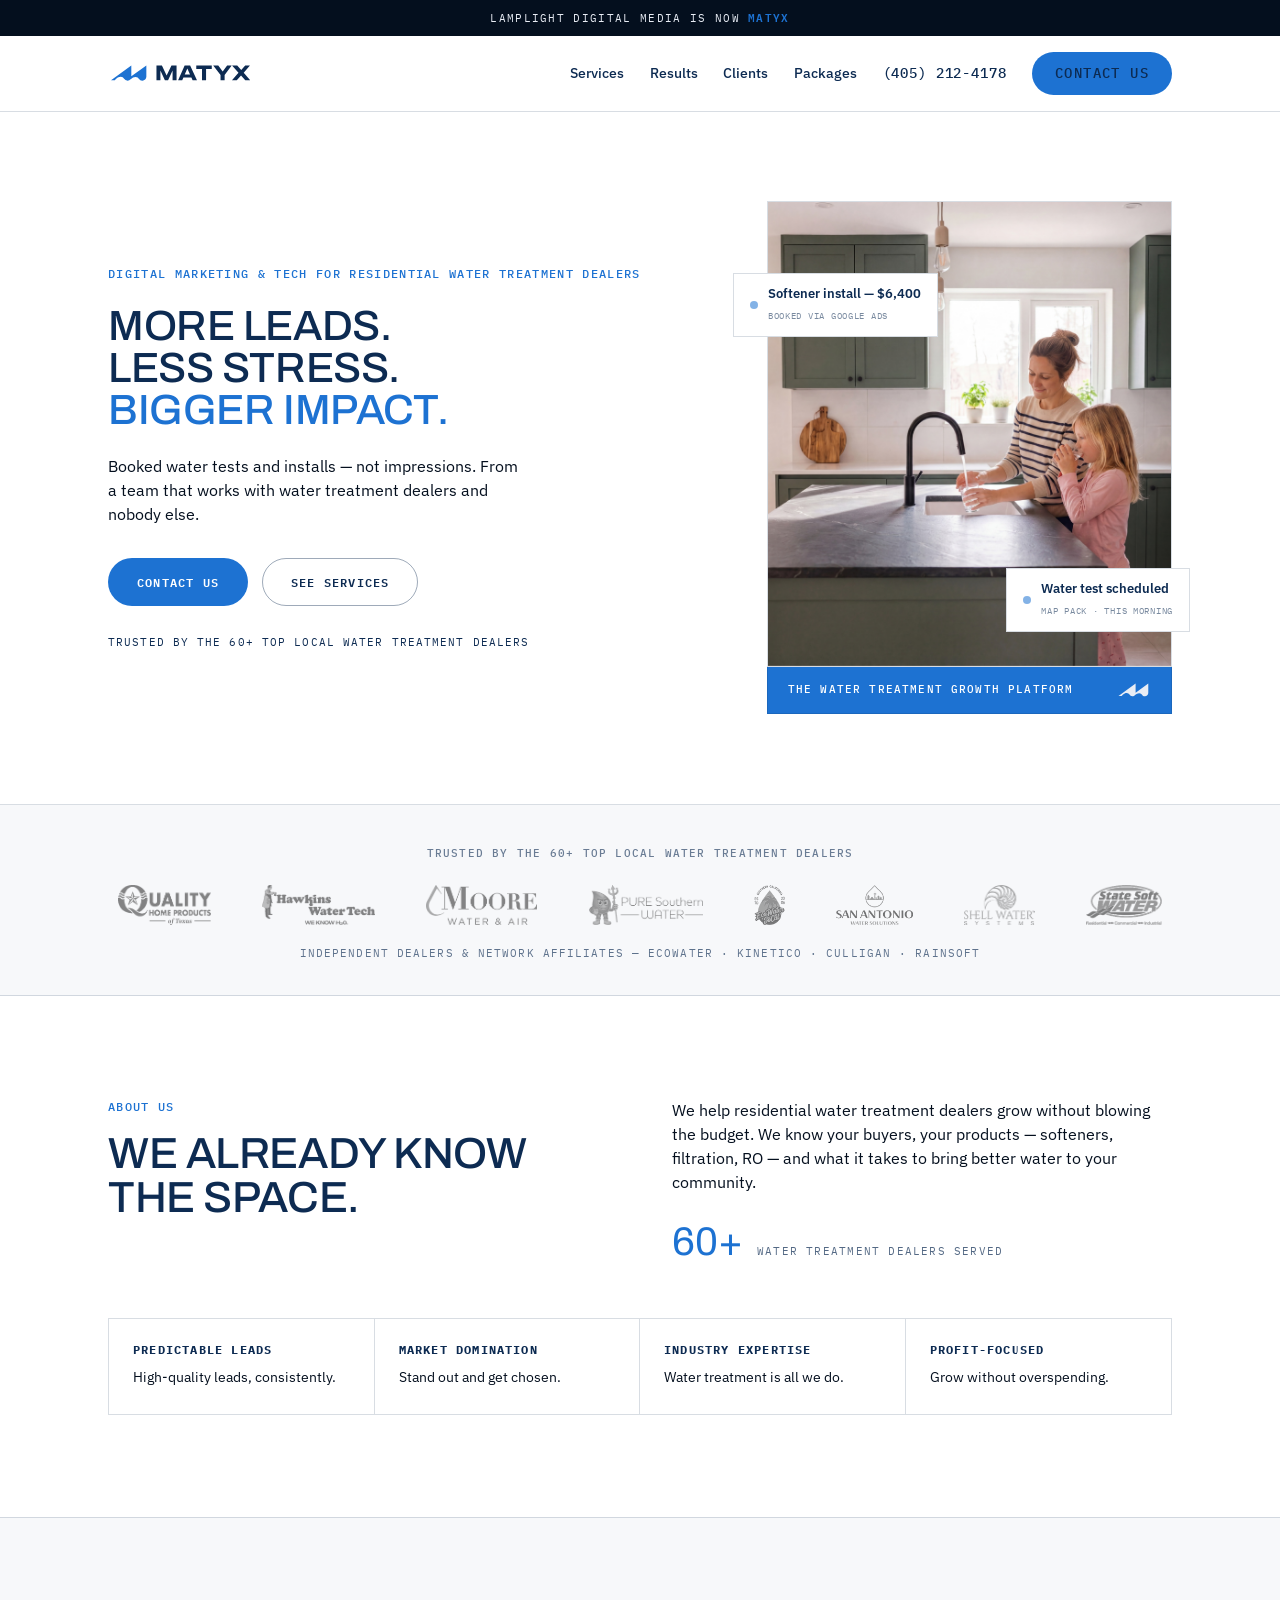
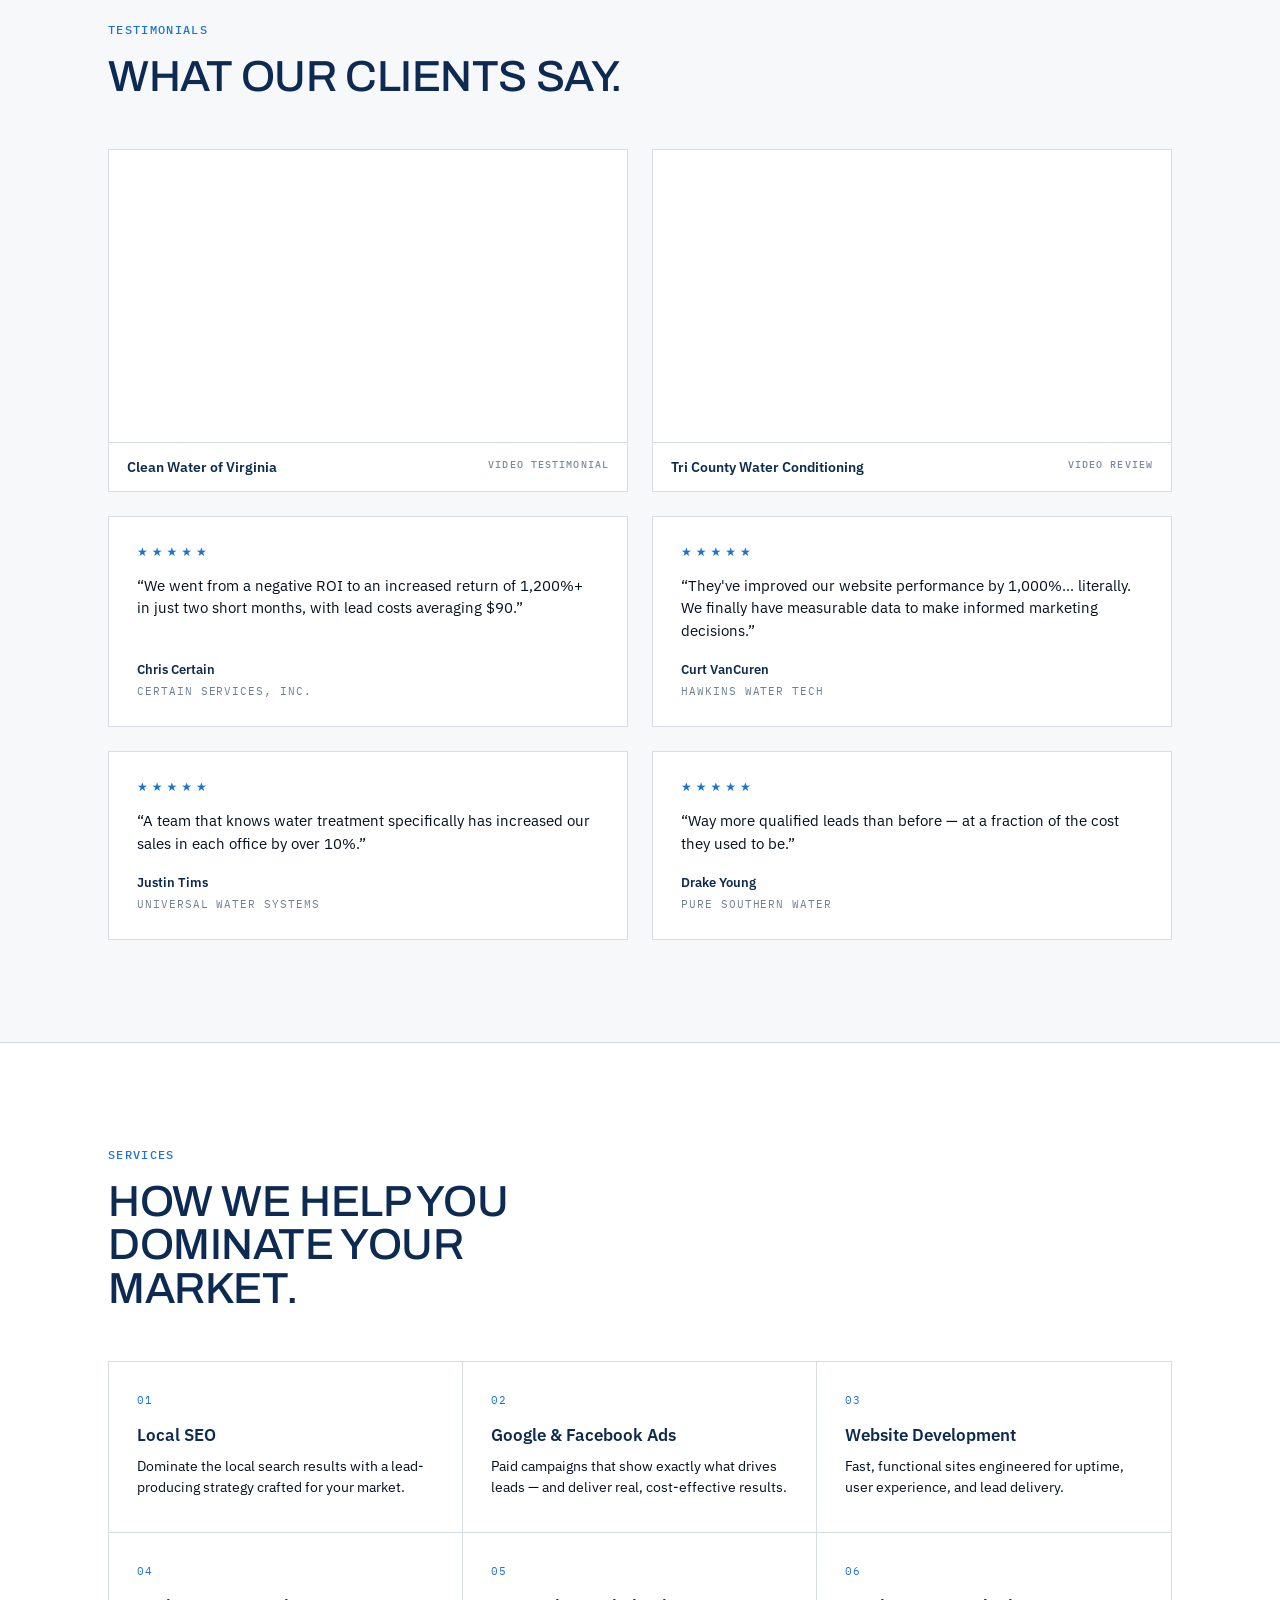
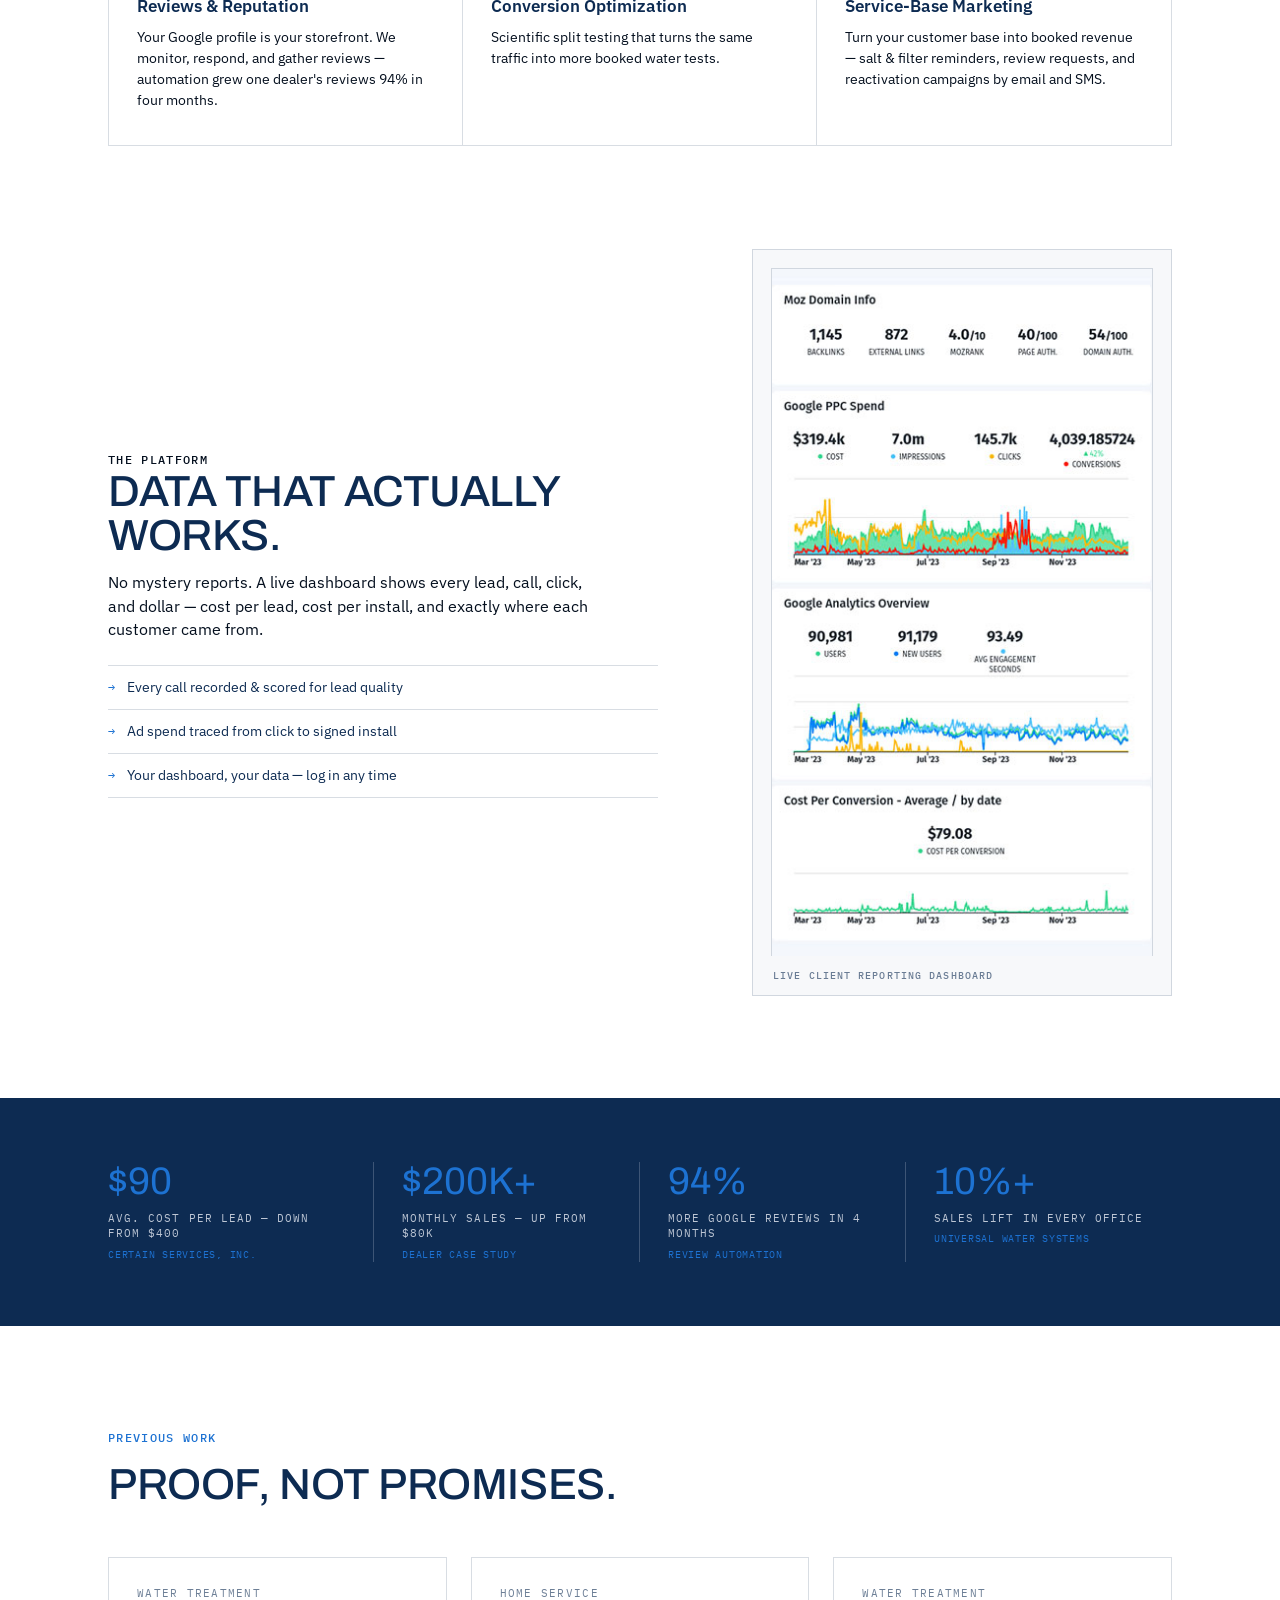
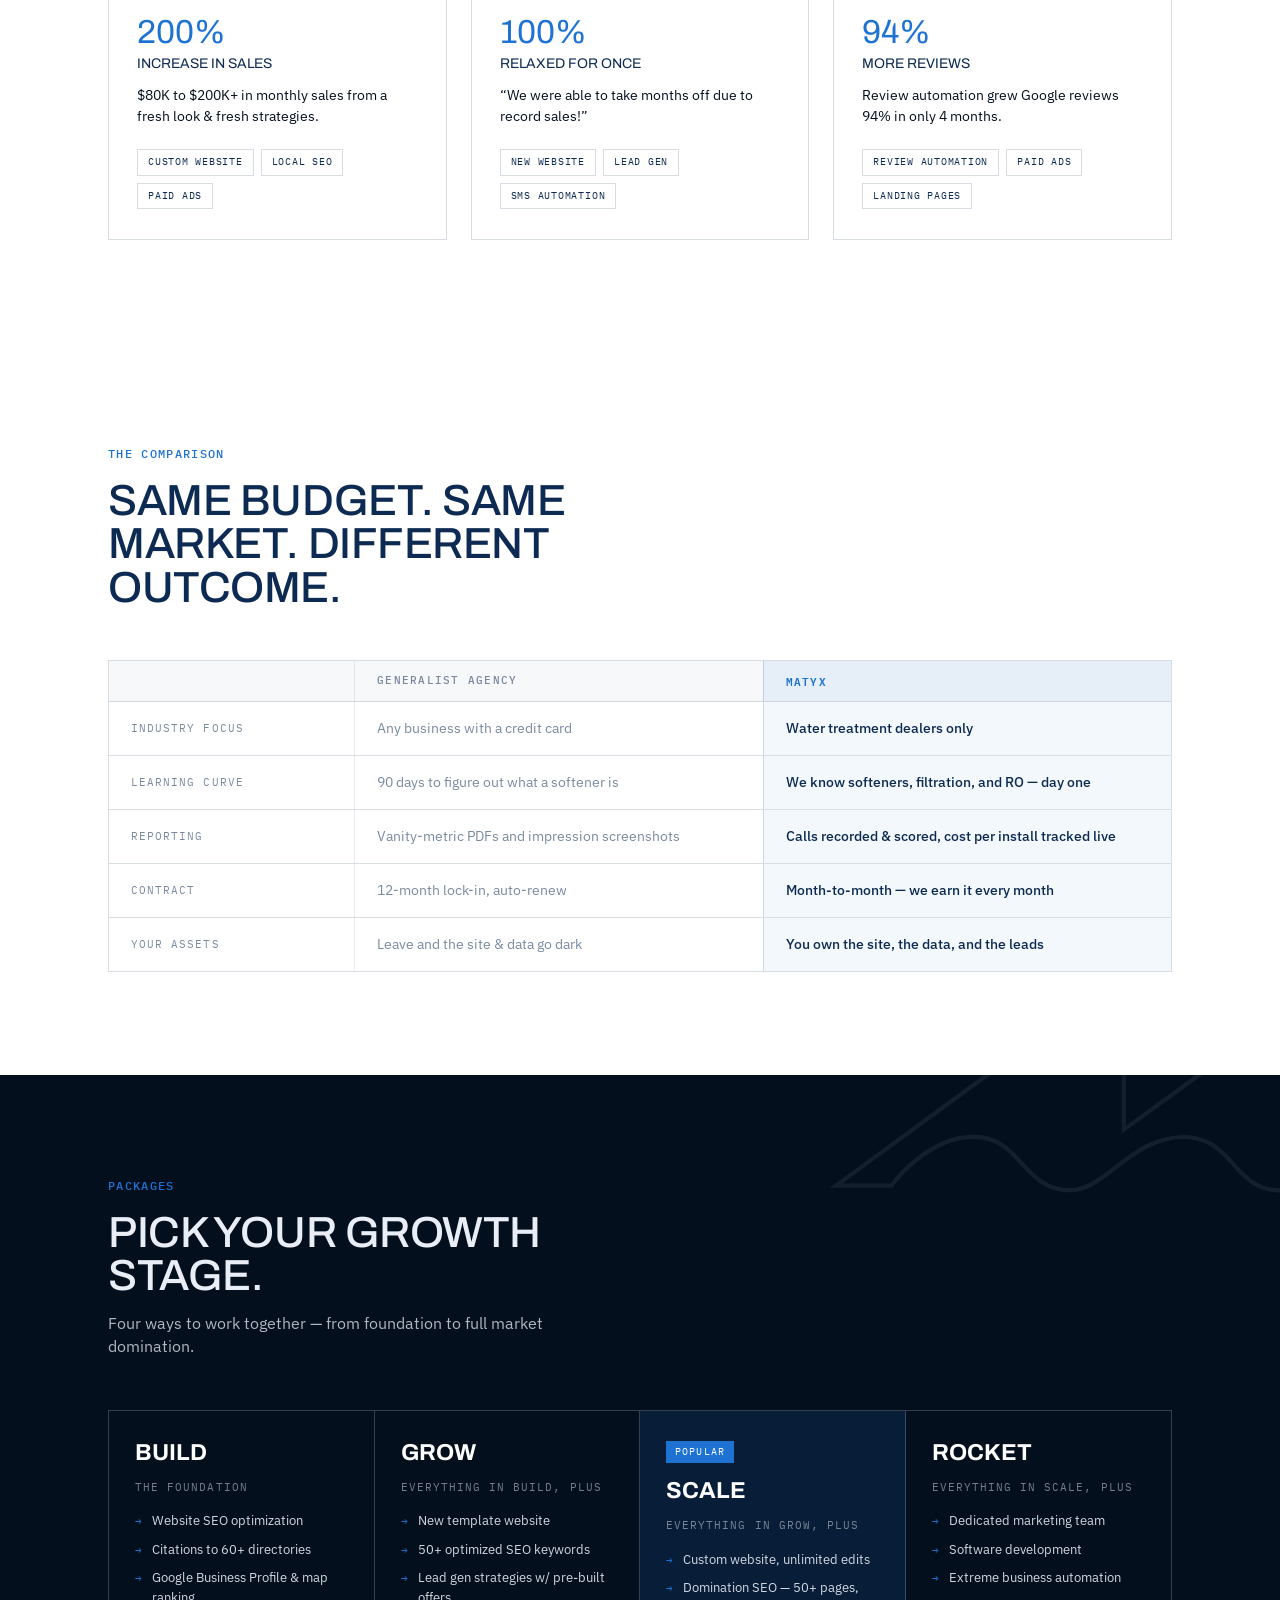
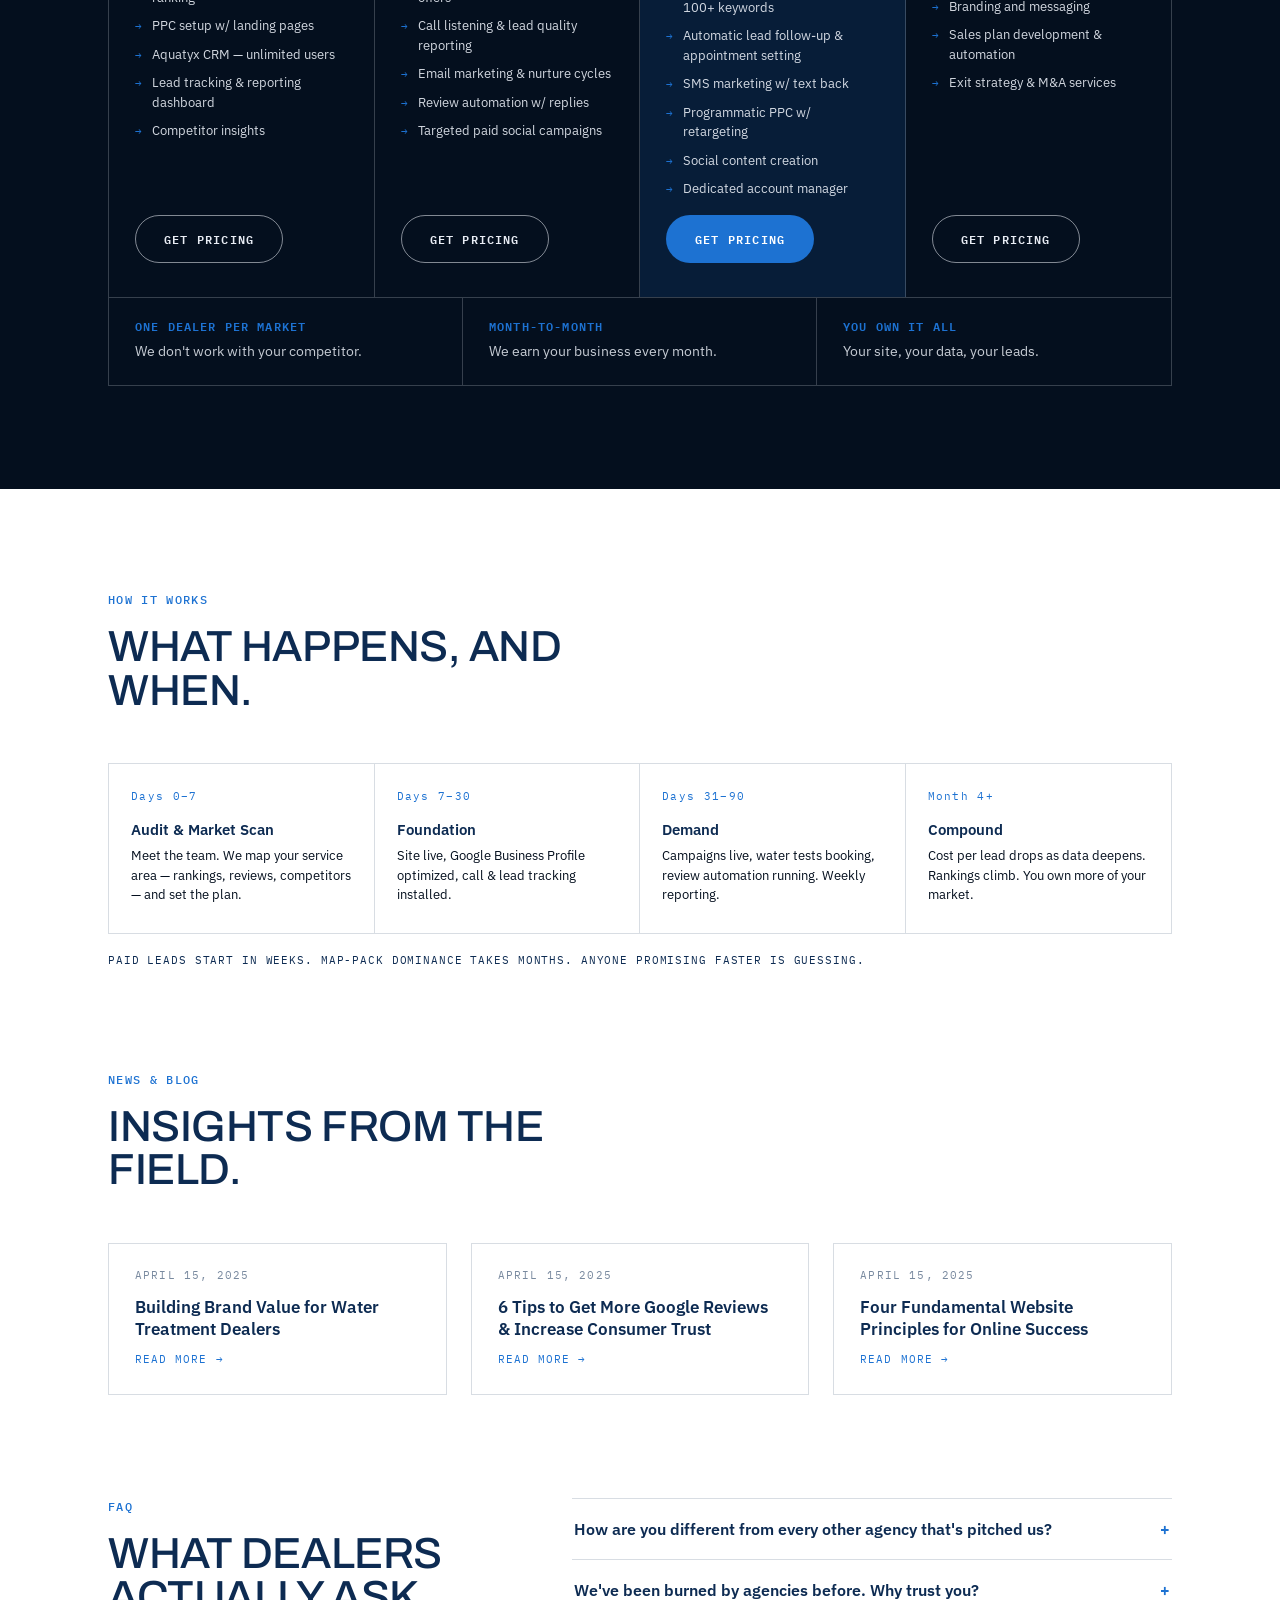
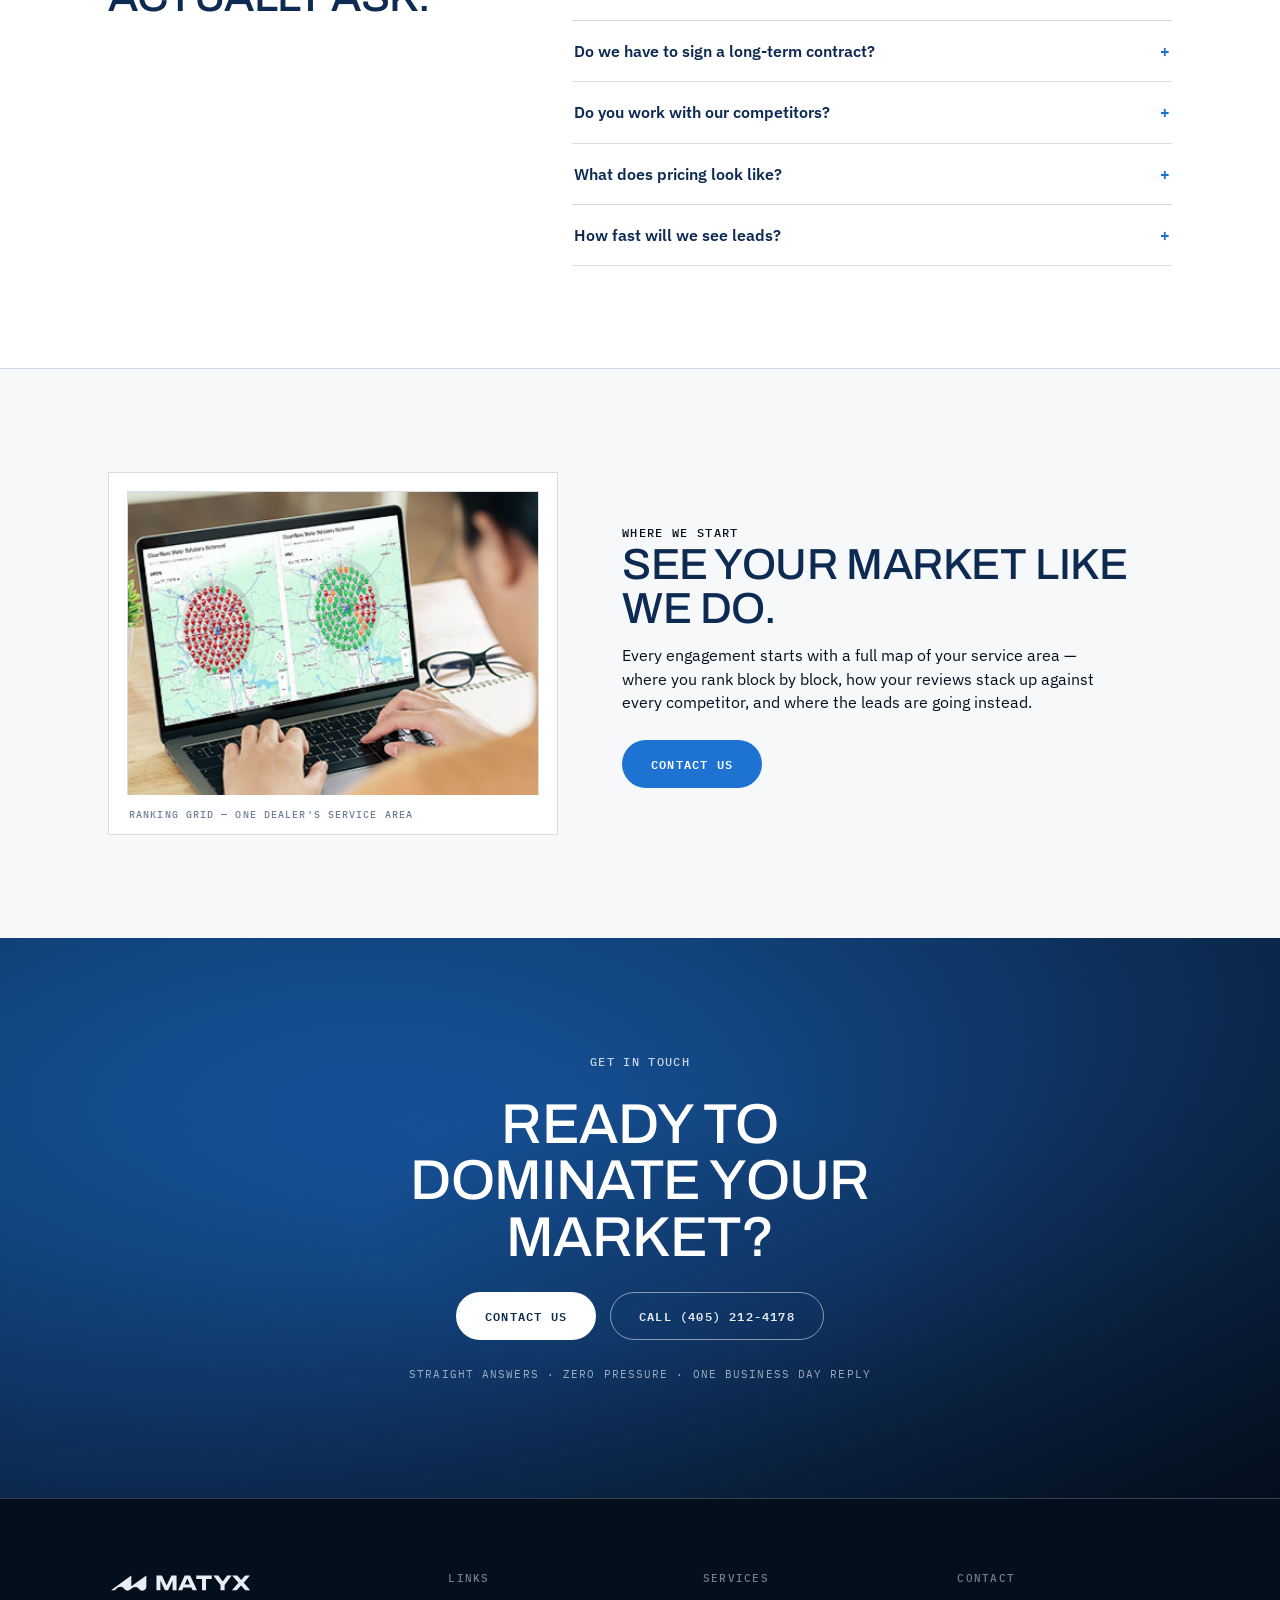
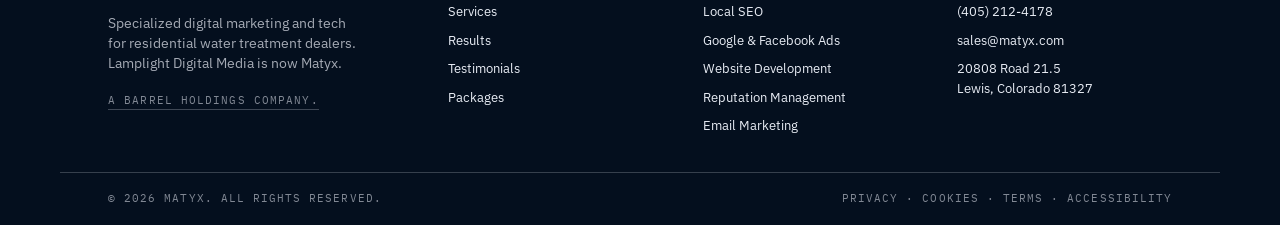
==== commit 6a1b96dc: "Update contact details: sales@matyx.com, (405) 212-4178 Co-Authored-By: Claude Fable 5 <noreply@anth" ====
--- a/index.html
+++ b/index.html
@@ -29,7 +29,7 @@
       <a href="#work">Results</a>
       <a href="#testimonials">Clients</a>
       <a href="#packages">Packages</a>
-      <a class="nav-phone" href="tel:+18666710176">(866) 671-0176</a>
+      <a class="nav-phone" href="tel:+14052124178">(405) 212-4178</a>
       <a class="btn btn-blue" href="contact.html">Contact Us</a>
     </nav>
   </div>
@@ -527,7 +527,7 @@
     <h2 class="display cta-h2 rv rv-d1">Ready to dominate your market?</h2>
     <div class="cta-actions rv rv-d2">
       <a class="btn btn-white" href="contact.html">Contact Us</a>
-      <a class="btn btn-outline-ice" href="tel:+18666710176">Call (866) 671-0176</a>
+      <a class="btn btn-outline-ice" href="tel:+14052124178">Call (405) 212-4178</a>
     </div>
     <p class="cta-note rv rv-d3">Straight answers &middot; zero pressure &middot; one business day reply</p>
   </div>
@@ -563,8 +563,8 @@
     <div>
       <h4>Contact</h4>
       <ul>
-        <li><a href="tel:+18666710176">(866) 671-0176</a></li>
-        <li><a href="mailto:justyn@matyx.com">justyn@matyx.com</a></li>
+        <li><a href="tel:+14052124178">(405) 212-4178</a></li>
+        <li><a href="mailto:sales@matyx.com">sales@matyx.com</a></li>
         <li>20808 Road 21.5<br>Lewis, Colorado 81327</li>
       </ul>
     </div>
@@ -577,7 +577,7 @@
 </footer>
 
 <!-- Sticky click-to-call bar (mobile only) -->
-<a class="call-bar" href="tel:+18666710176">Call (866) 671-0176</a>
+<a class="call-bar" href="tel:+14052124178">Call (405) 212-4178</a>
 
 <script>
 // Reveal on scroll
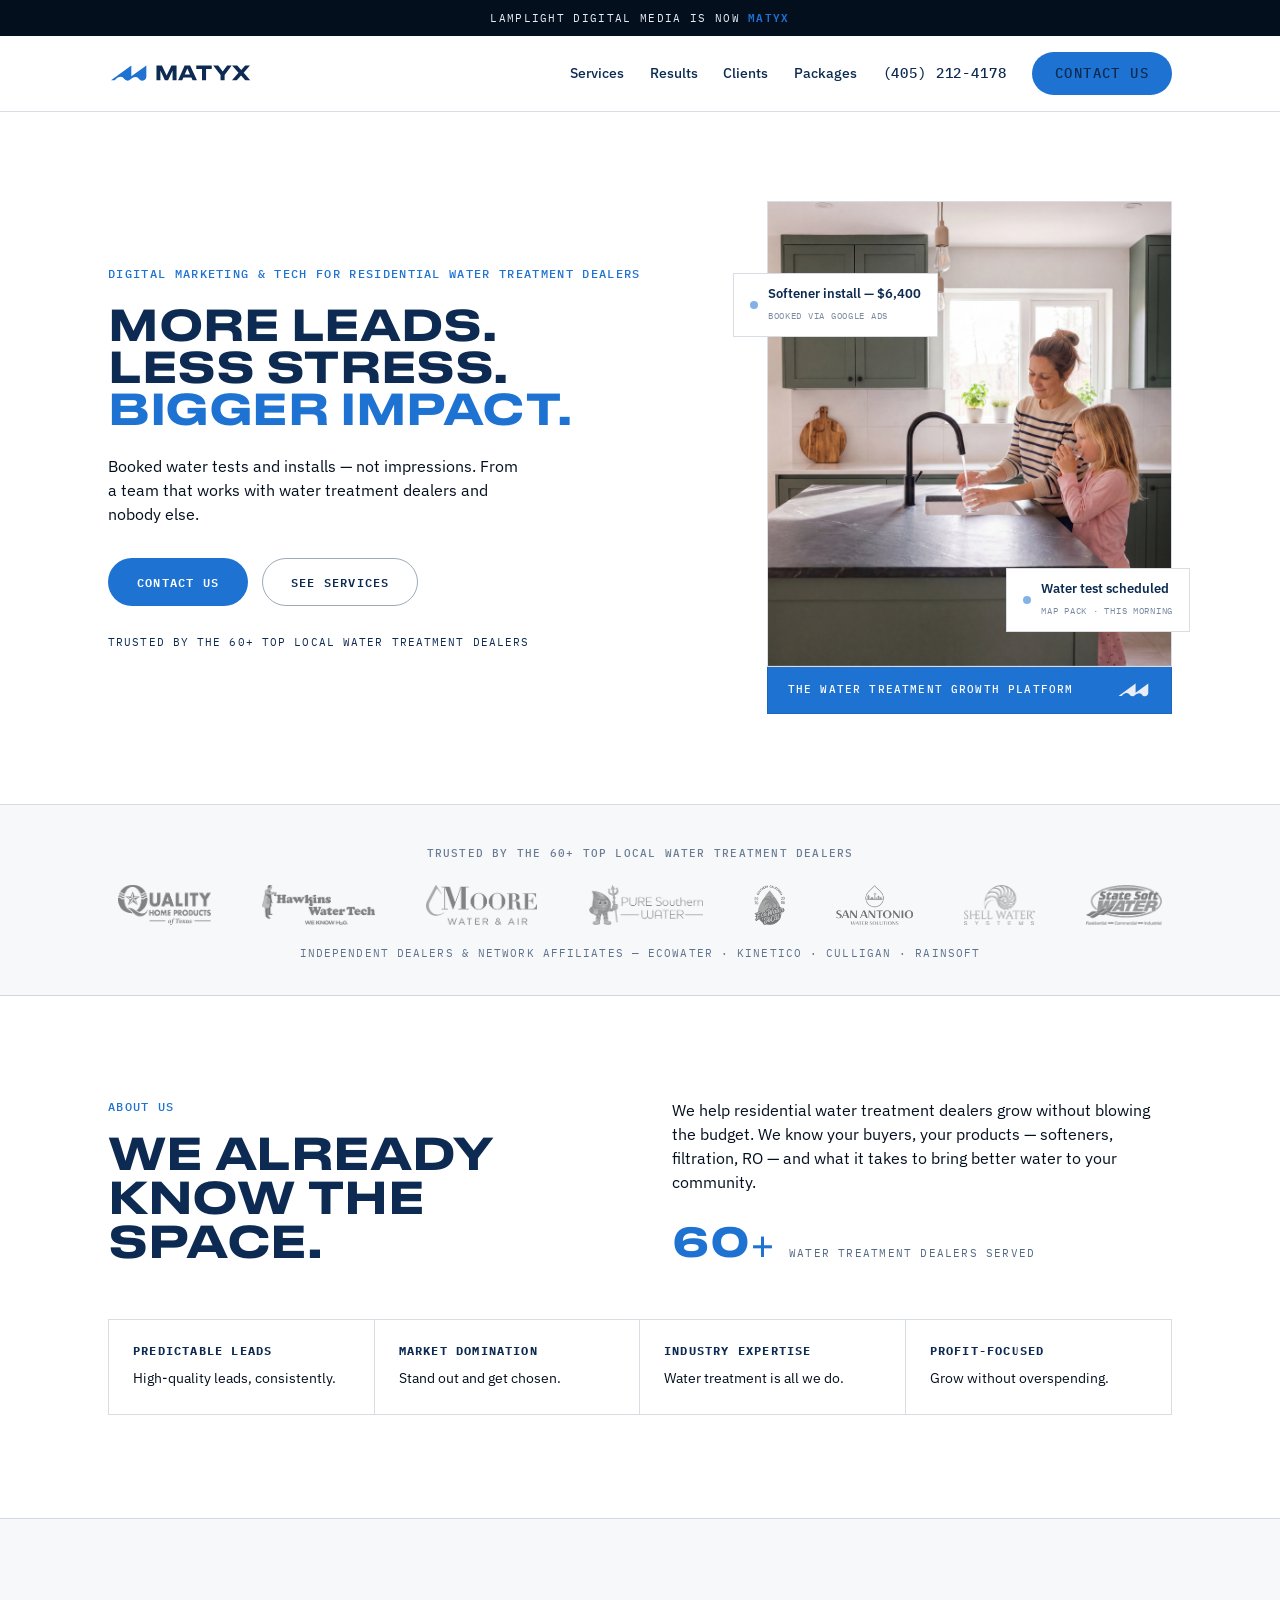
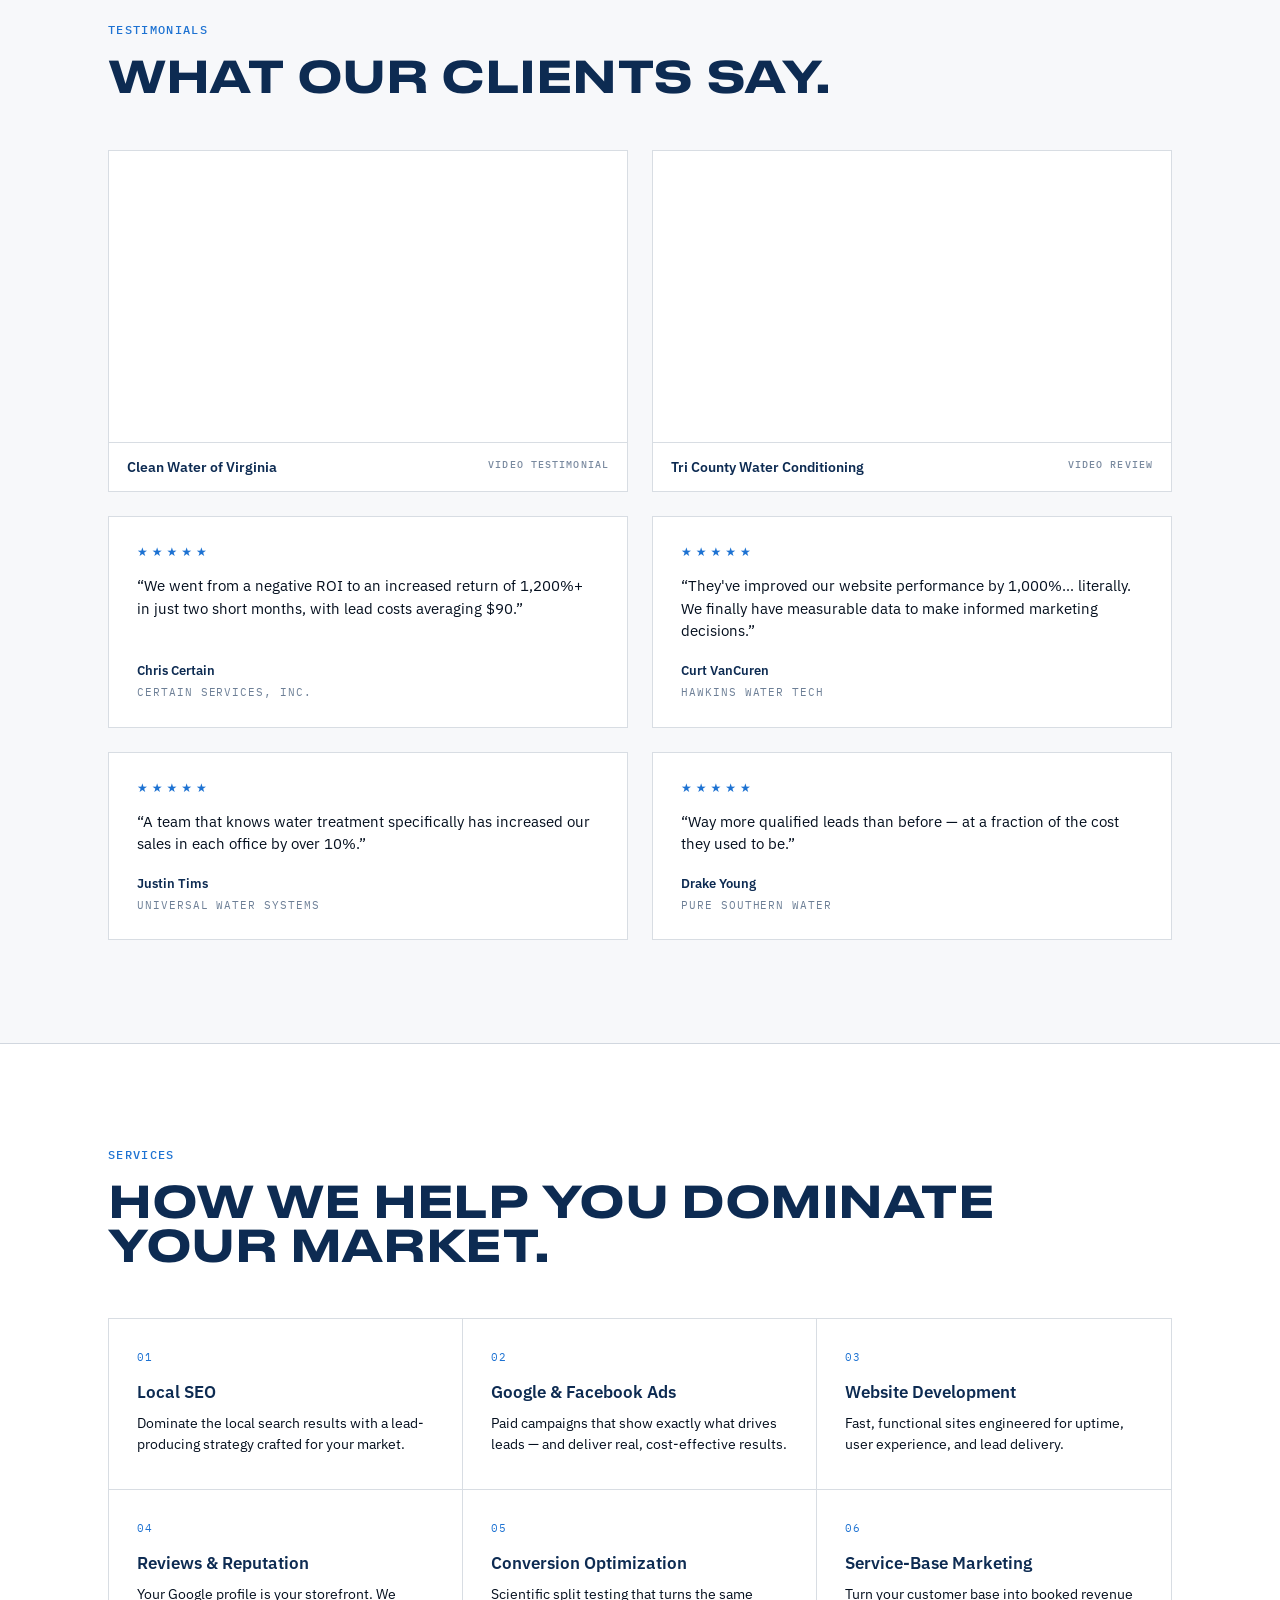
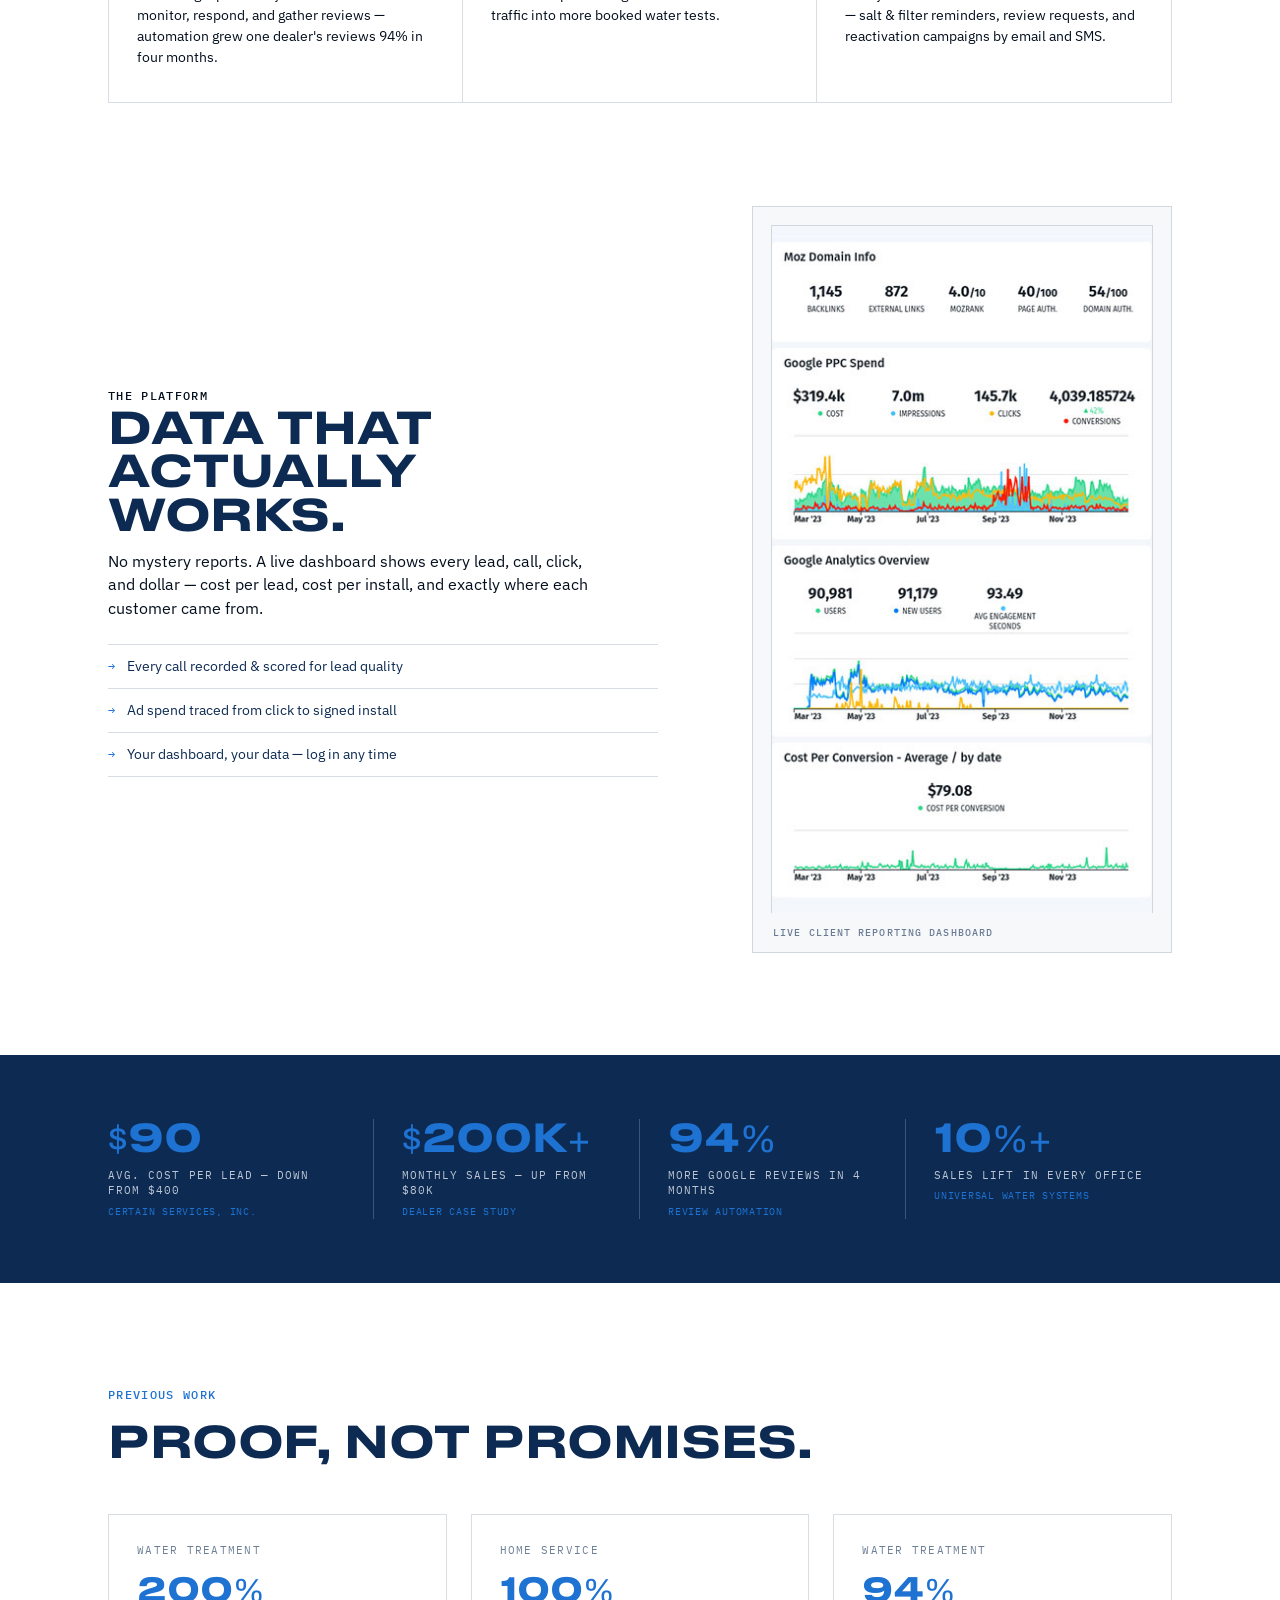
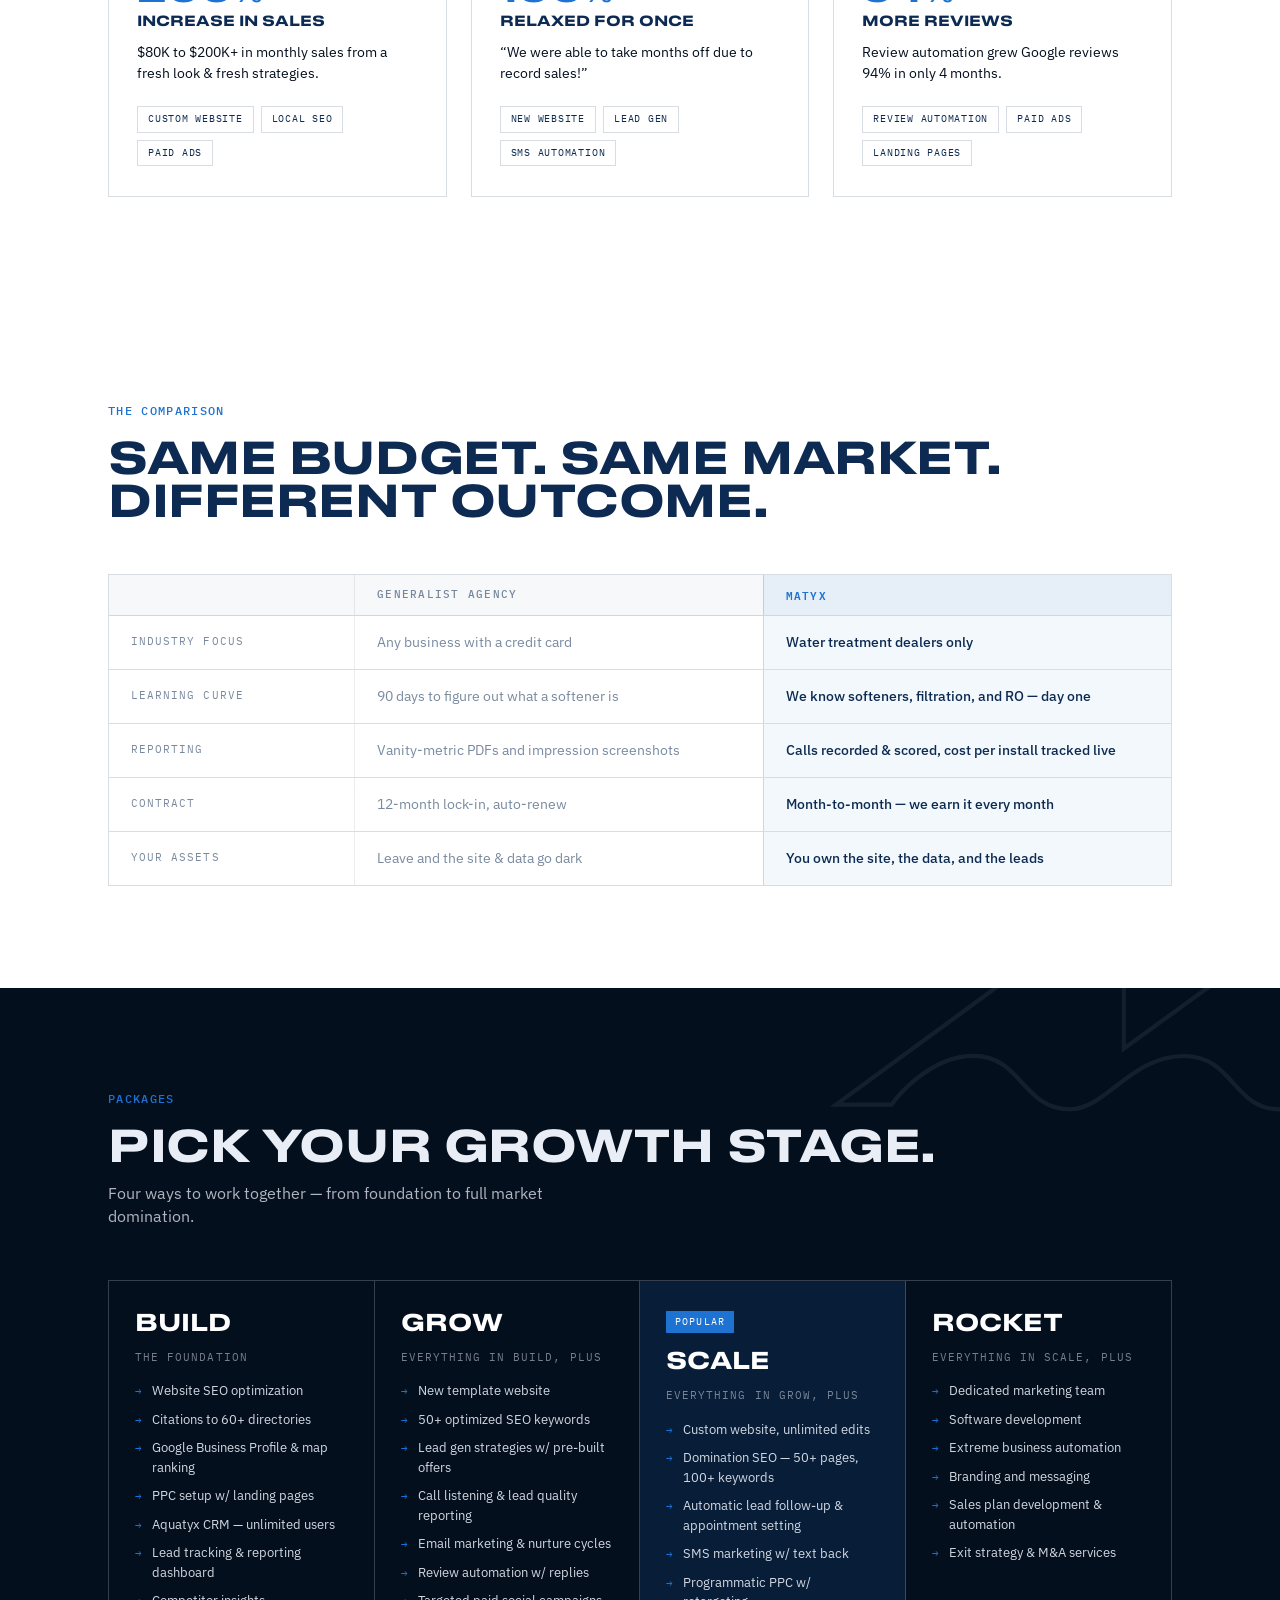
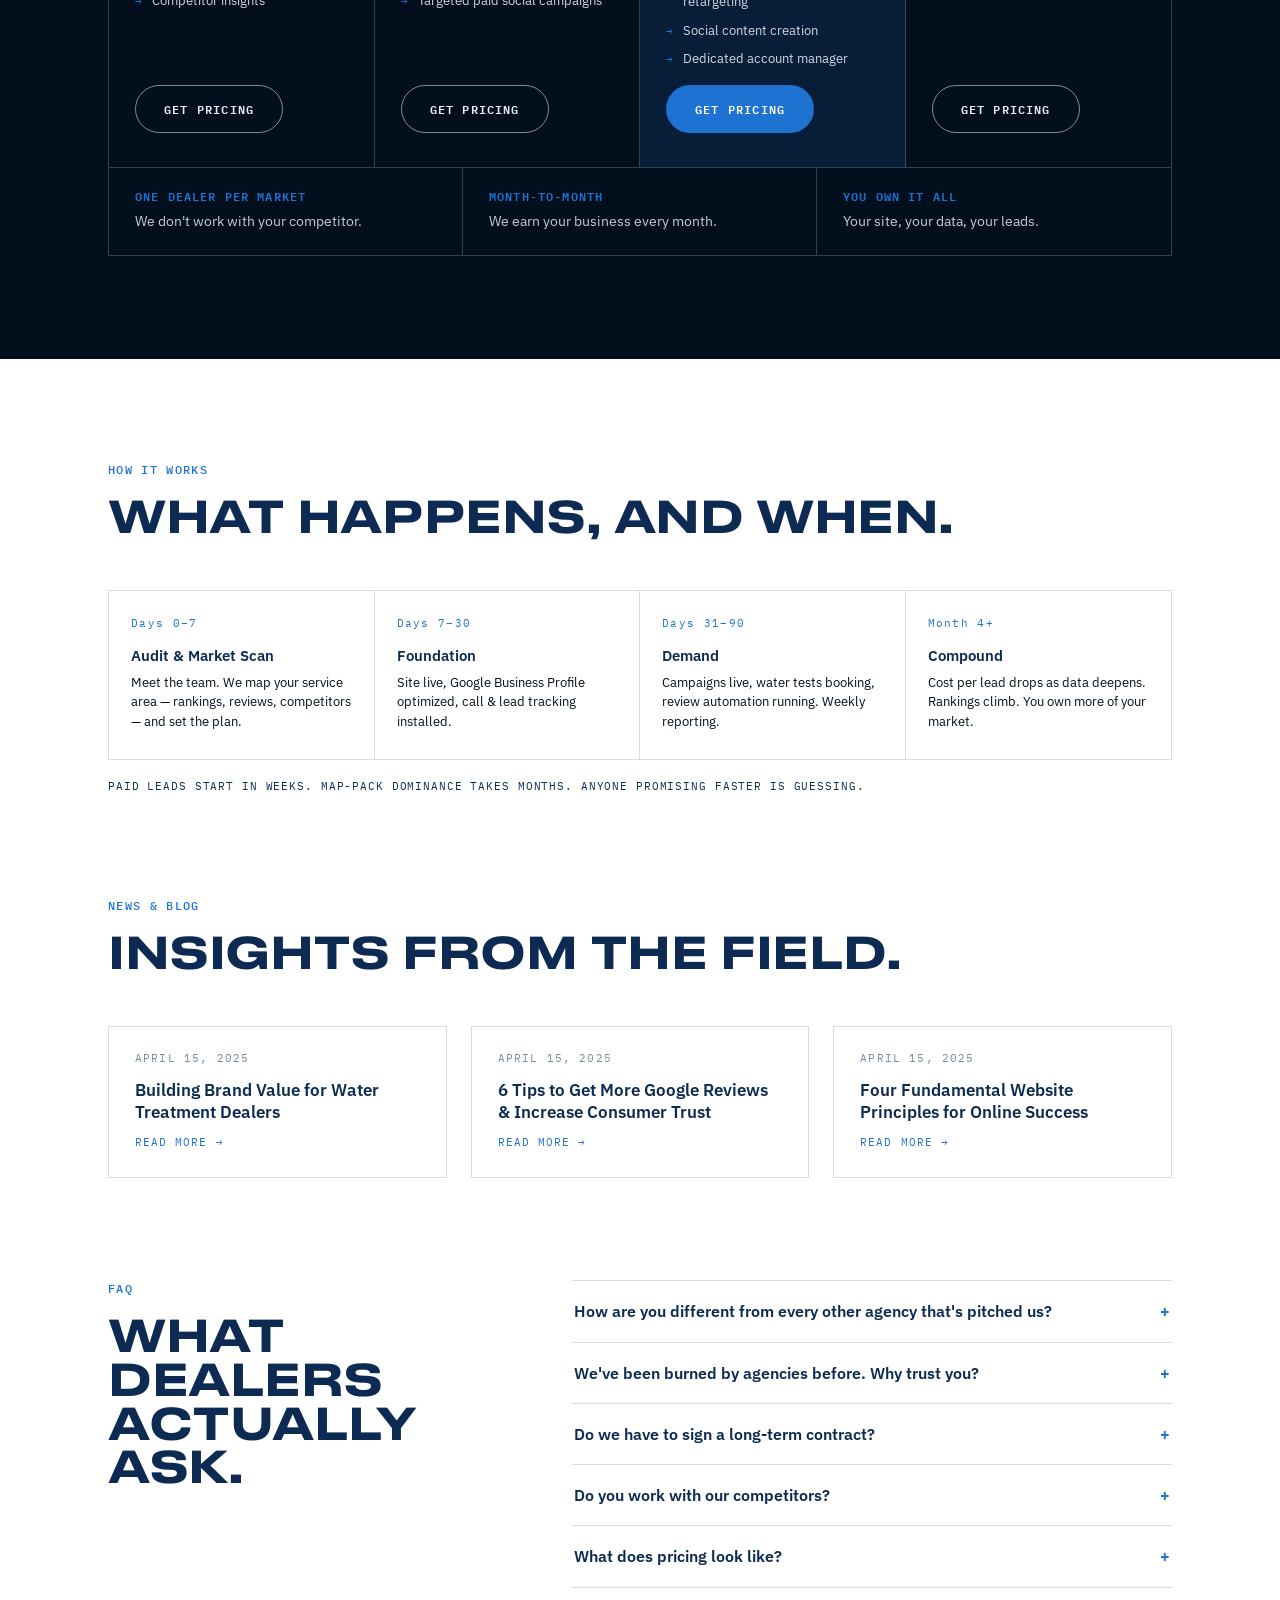
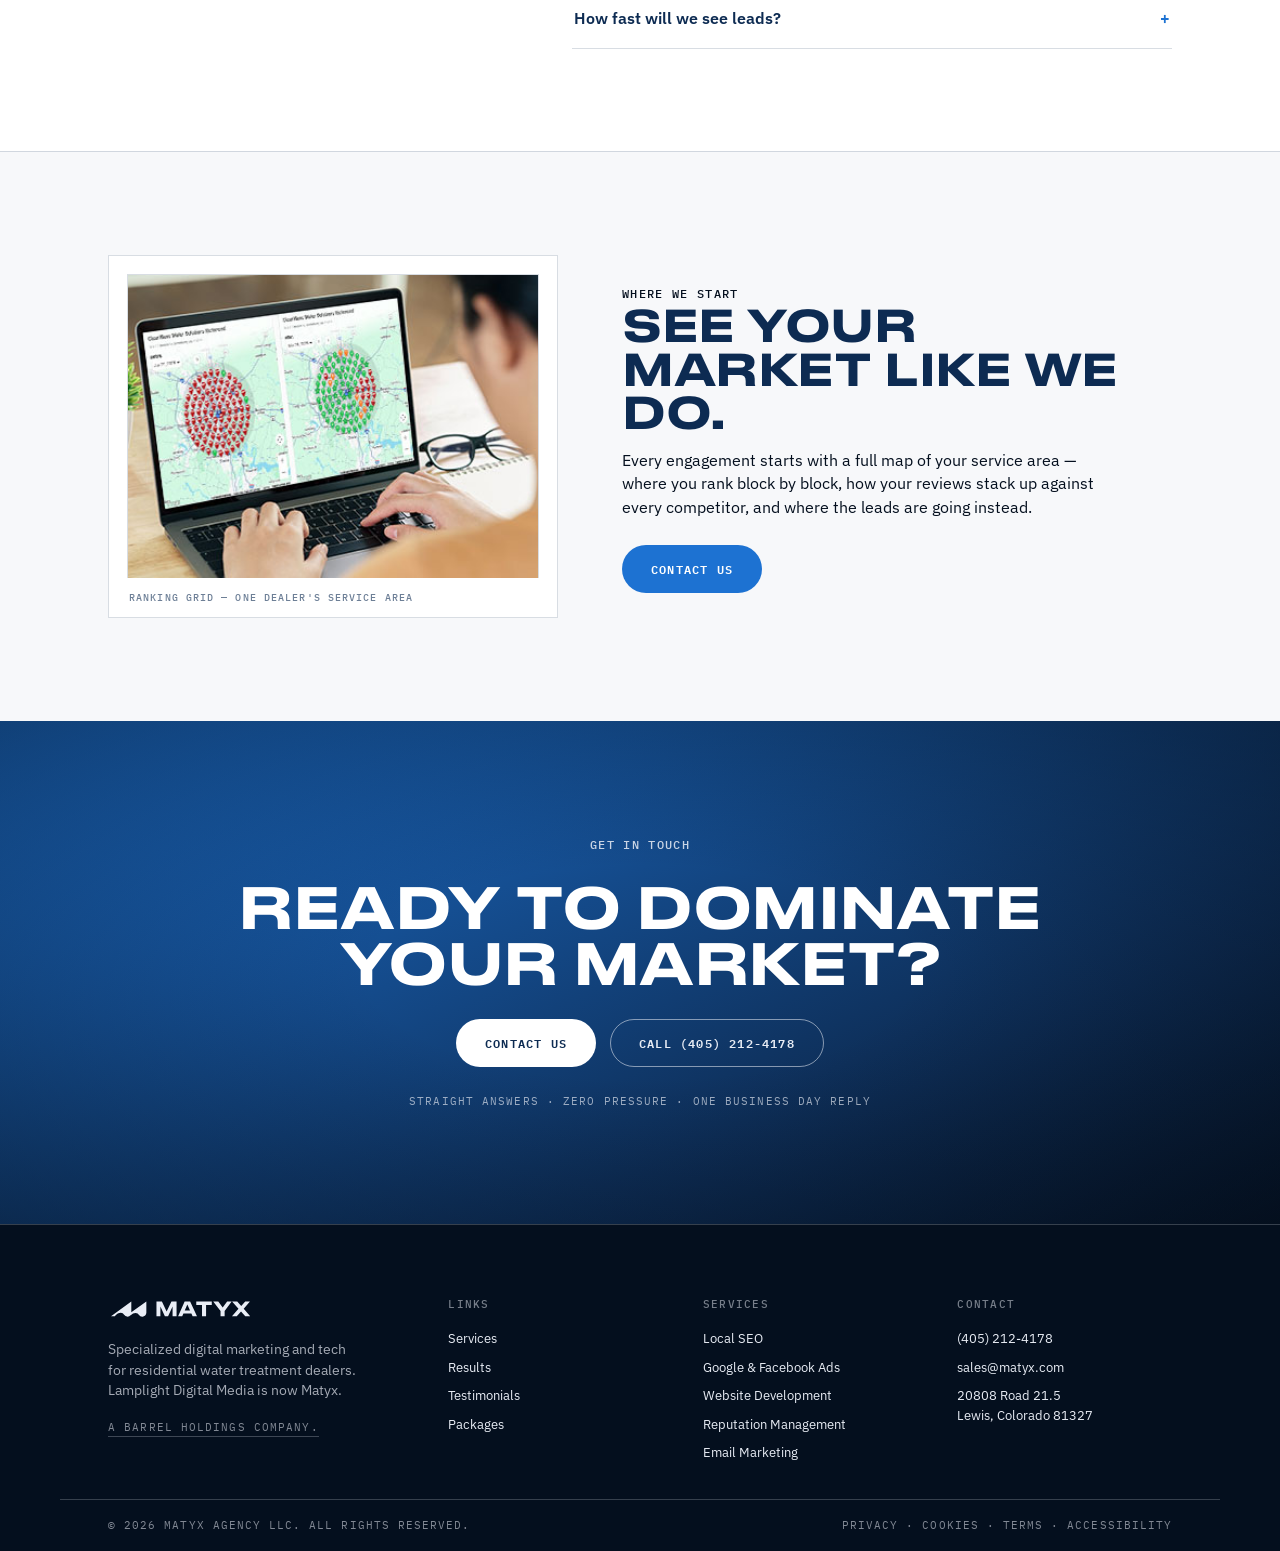
==== commit 1dc2f483: "Add legal pages under Matyx Agency LLC; fix Druk font path - privacy.html (incl. SMS program privacy" ====
--- a/index.html
+++ b/index.html
@@ -570,9 +570,8 @@
     </div>
   </div>
   <div class="wrap footer-bottom">
-    <span>© 2026 Matyx. All rights reserved.</span>
-    <!-- Legal pages (privacy, cookies, terms, SMS, accessibility) to be migrated as separate pages -->
-    <span>Privacy &middot; Cookies &middot; Terms &middot; Accessibility</span>
+    <span>© 2026 Matyx Agency LLC. All rights reserved.</span>
+    <span><a href="privacy.html">Privacy</a> &middot; <a href="cookies.html">Cookies</a> &middot; <a href="terms.html">Terms</a> &middot; <a href="accessibility.html">Accessibility</a></span>
   </div>
 </footer>
 
--- a/assets/site.css
+++ b/assets/site.css
@@ -4,7 +4,7 @@
 @font-face {
   font-family: "Druk Text Wide";
   /* TRIAL font for layout only — swap in licensed Commercial Type webfont before publishing */
-  src: url("assets/fonts/DrukTextWide-Medium.otf") format("opentype");
+  src: url("fonts/DrukTextWide-Medium.otf") format("opentype");
   font-weight: 500 800;
   font-display: swap;
 }
@@ -763,3 +763,49 @@
 }
 @media (max-width: 900px) { .footer-inner { grid-template-columns: 1fr 1fr; gap: 32px; } }
 @media (max-width: 560px) { .footer-inner { grid-template-columns: 1fr; } }
+
+/* ============================================================
+   LEGAL PAGES
+   ============================================================ */
+.legal-head { background: var(--off-white); border-bottom: 1px solid var(--hairline-dark); }
+.legal-head-inner { padding-block: clamp(40px, 5vw, 64px); }
+.legal-head .eyebrow { color: var(--matyx-blue); display: block; margin-bottom: 14px; }
+.legal-h1 { color: var(--navy); font-size: clamp(26px, 3.2vw, 44px); }
+.legal-updated { margin-top: 14px; font-family: var(--font-mono); font-size: 11px; letter-spacing: .1em; text-transform: uppercase; color: var(--navy); opacity: .55; }
+.legal-body { max-width: 760px; padding-block: clamp(40px, 5vw, 72px); }
+.legal-body h2 {
+  font-family: var(--font-display);
+  text-transform: uppercase;
+  font-weight: 500;
+  font-size: clamp(17px, 1.6vw, 22px);
+  color: var(--navy);
+  line-height: 1.1;
+  margin: 40px 0 14px;
+  padding-top: 28px;
+  border-top: 1px solid var(--hairline-dark);
+}
+.legal-body h2:first-child { margin-top: 0; padding-top: 0; border-top: none; }
+.legal-body h3 { font-size: 15px; font-weight: 600; color: var(--navy); margin: 22px 0 8px; }
+.legal-body p, .legal-body li { font-size: 14.5px; color: var(--midnight); line-height: 1.65; }
+.legal-body p + p { margin-top: 12px; }
+.legal-body ul, .legal-body ol { margin: 12px 0 12px 20px; display: grid; gap: 8px; }
+.legal-body a { color: var(--matyx-blue); border-bottom: 1px solid rgba(29,114,210,.3); }
+.legal-body a:hover { border-color: var(--matyx-blue); }
+.legal-body strong { color: var(--navy); }
+.legal-table { width: 100%; border-collapse: collapse; margin: 16px 0; border: 1px solid var(--hairline-dark); }
+.legal-table th {
+  font-family: var(--font-mono);
+  font-size: 10.5px;
+  letter-spacing: .1em;
+  text-transform: uppercase;
+  text-align: left;
+  color: var(--navy);
+  background: var(--off-white);
+  padding: 10px 14px;
+  border-bottom: 1px solid var(--hairline-dark);
+}
+.legal-table td { font-size: 13.5px; padding: 12px 14px; border-bottom: 1px solid var(--hairline-dark); vertical-align: top; }
+.legal-table tr:last-child td { border-bottom: none; }
+.legal-table td:first-child { font-weight: 600; color: var(--navy); white-space: nowrap; }
+.footer-bottom a { color: inherit; transition: color .2s ease; }
+.footer-bottom a:hover { color: var(--matyx-blue); }
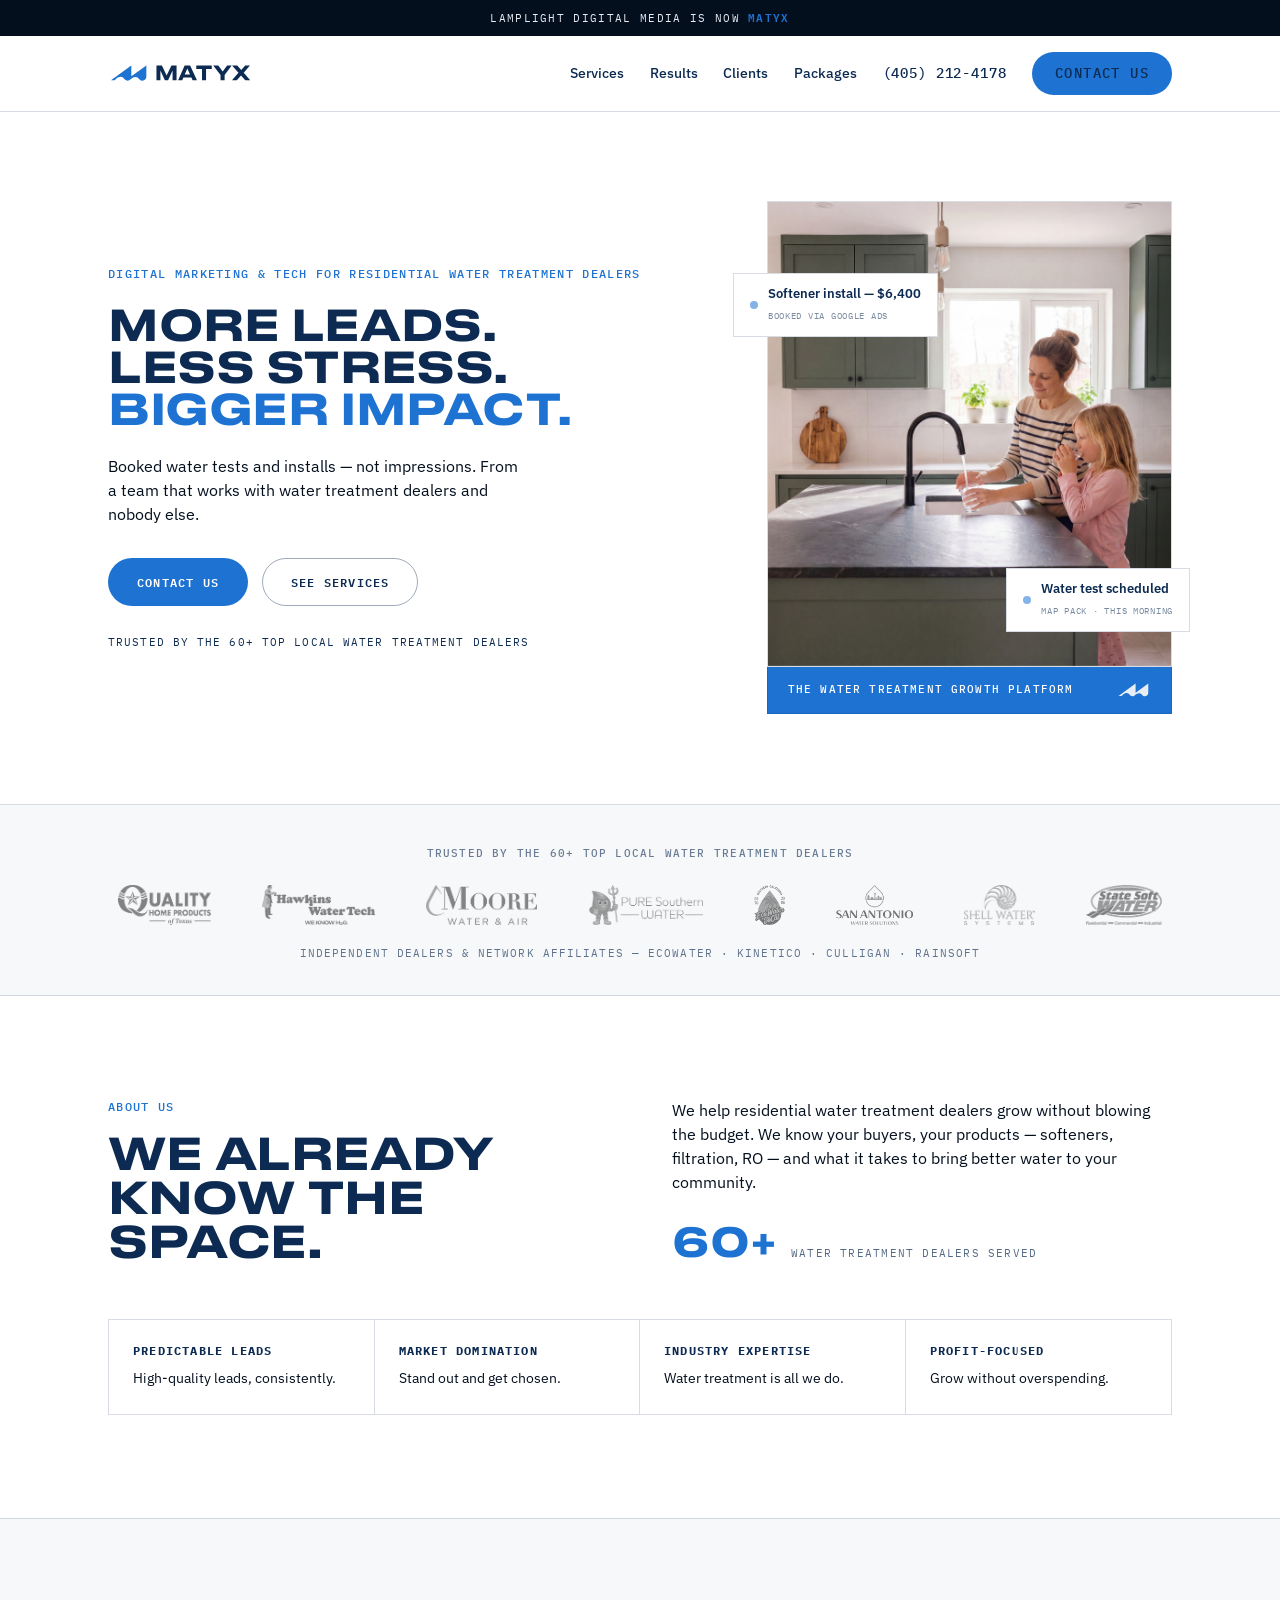
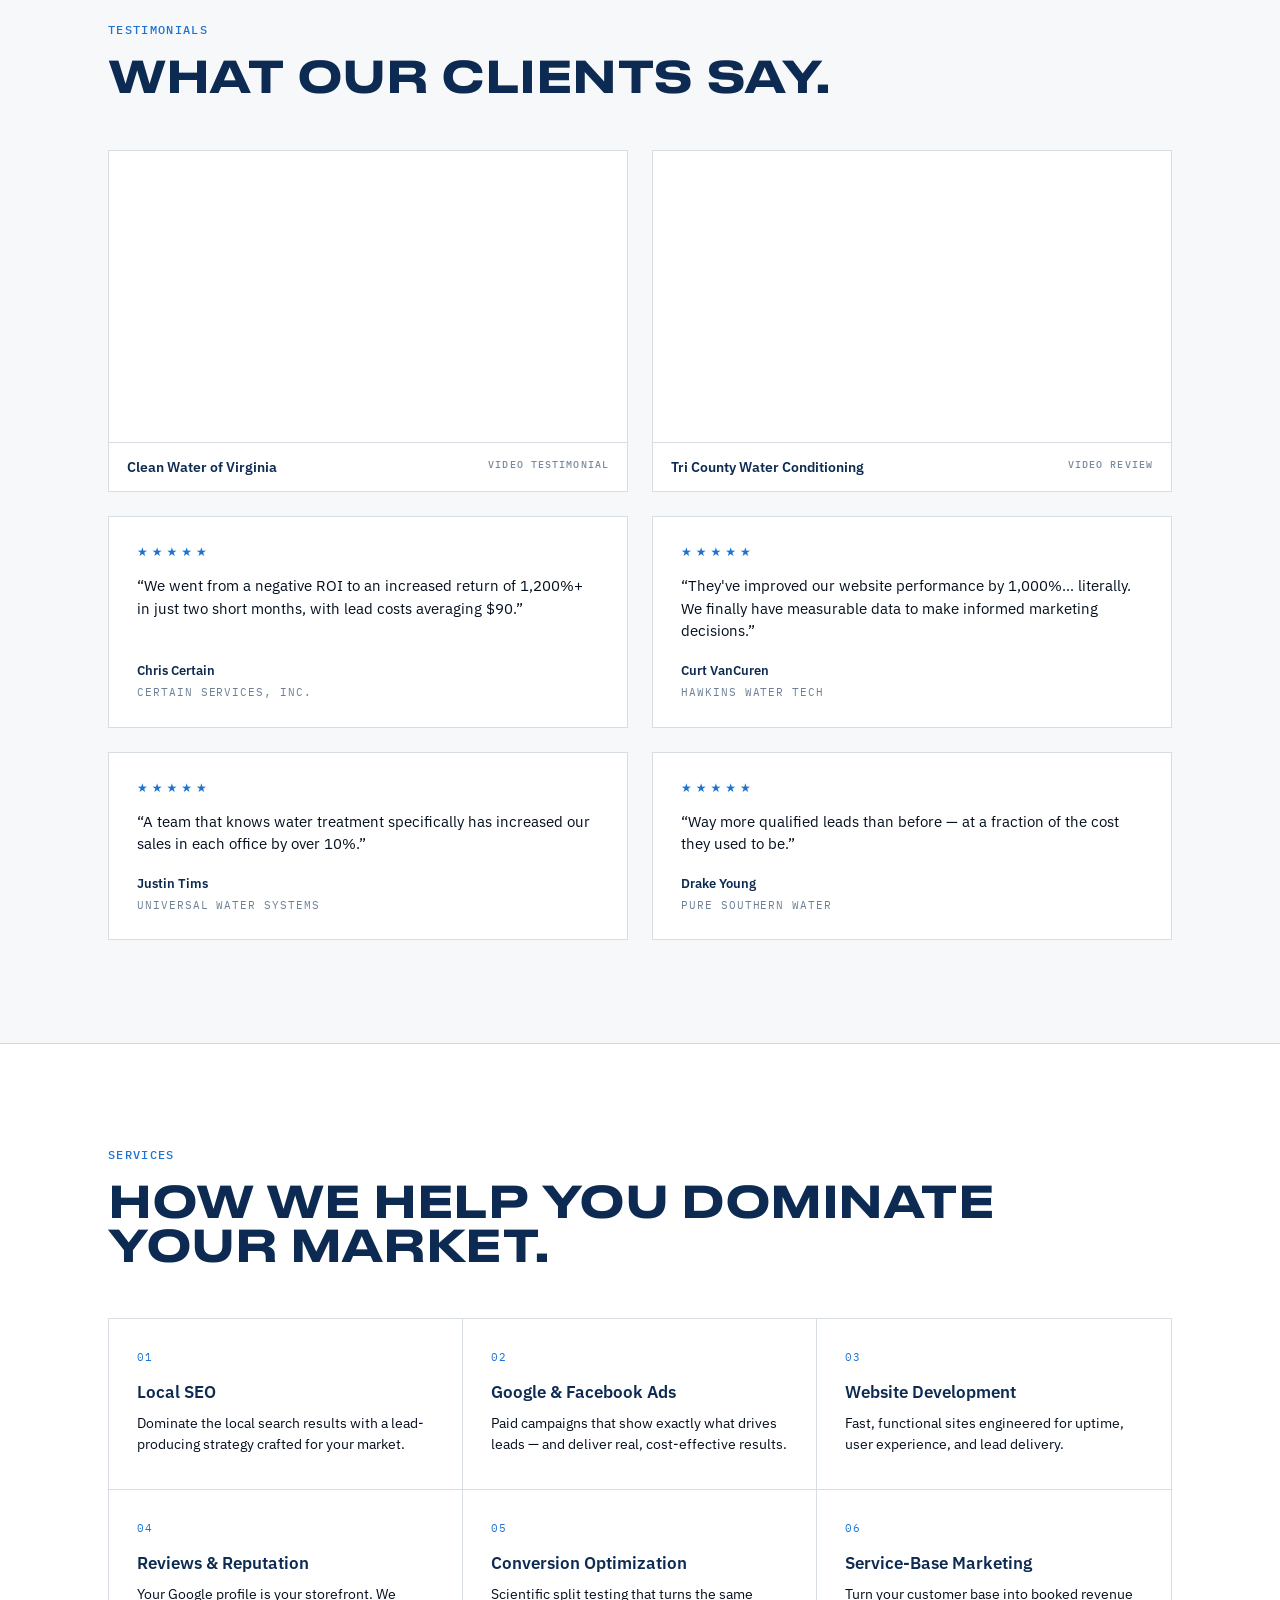
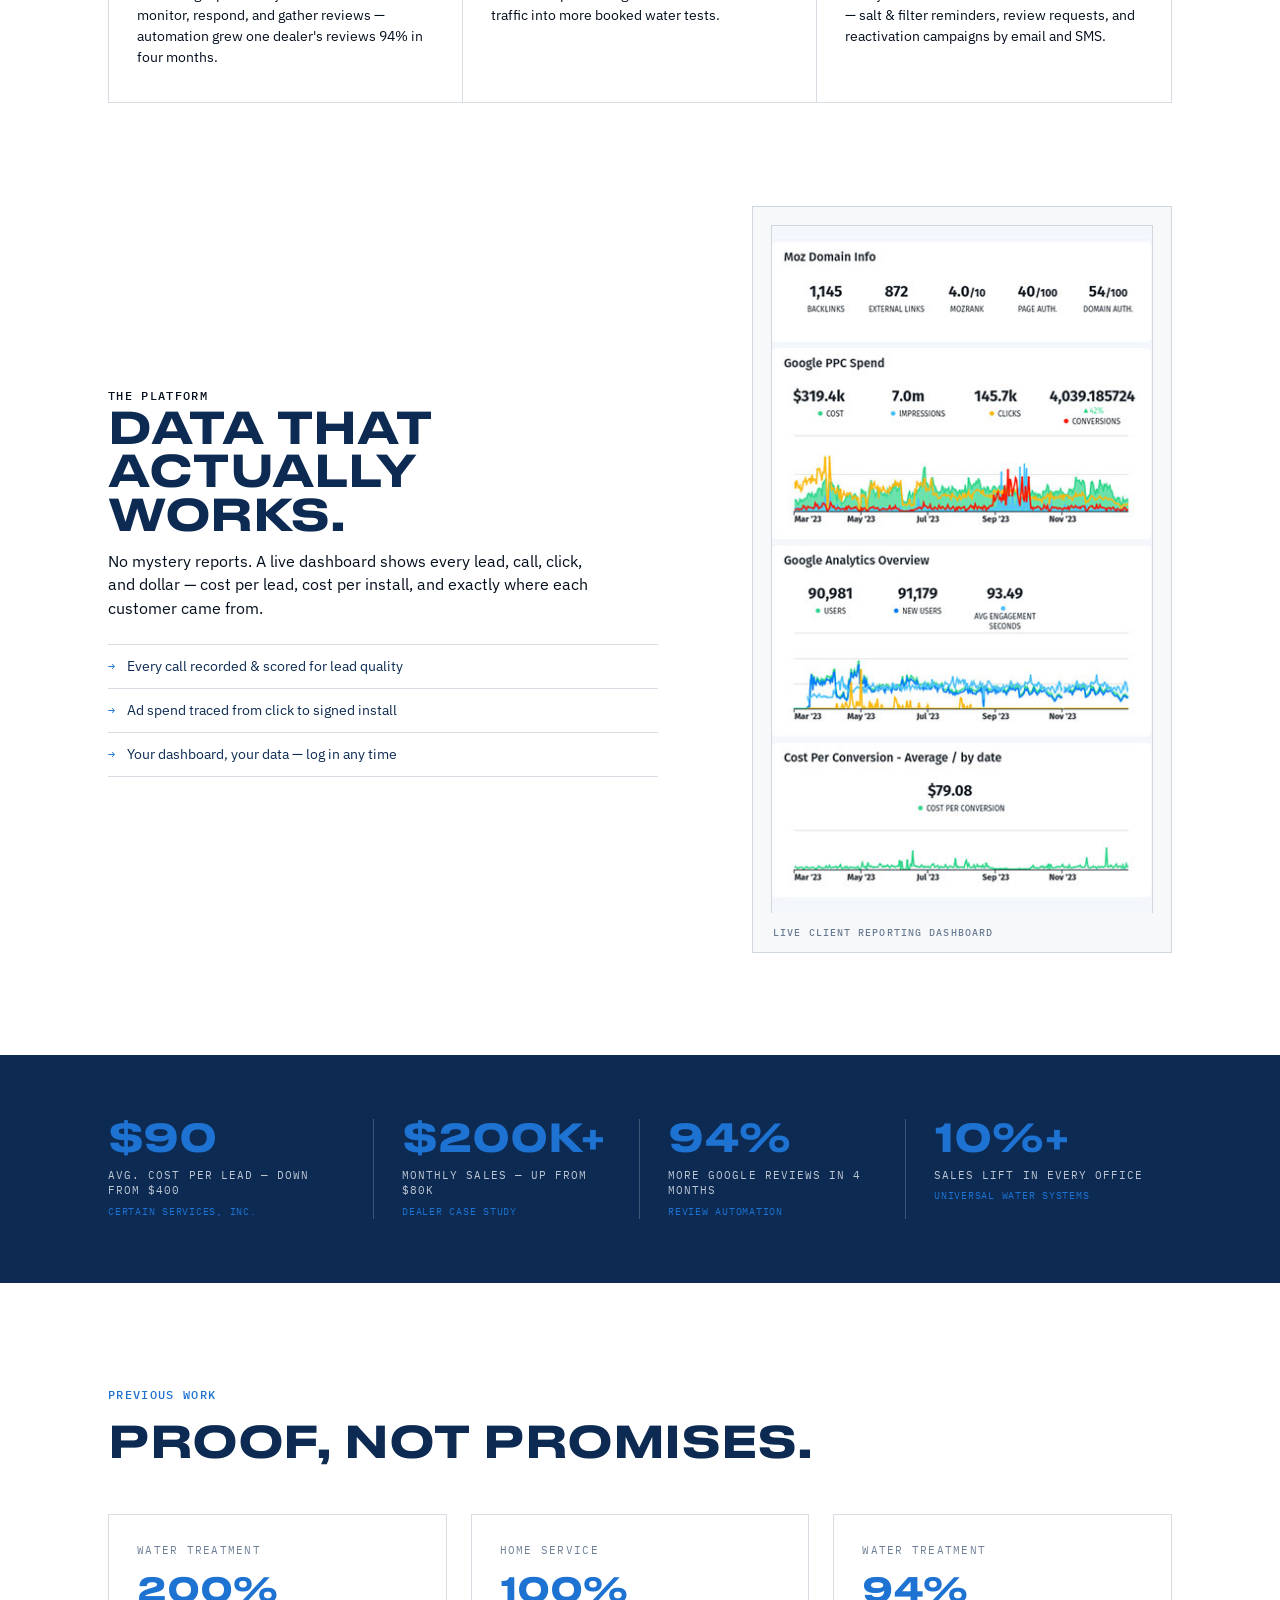
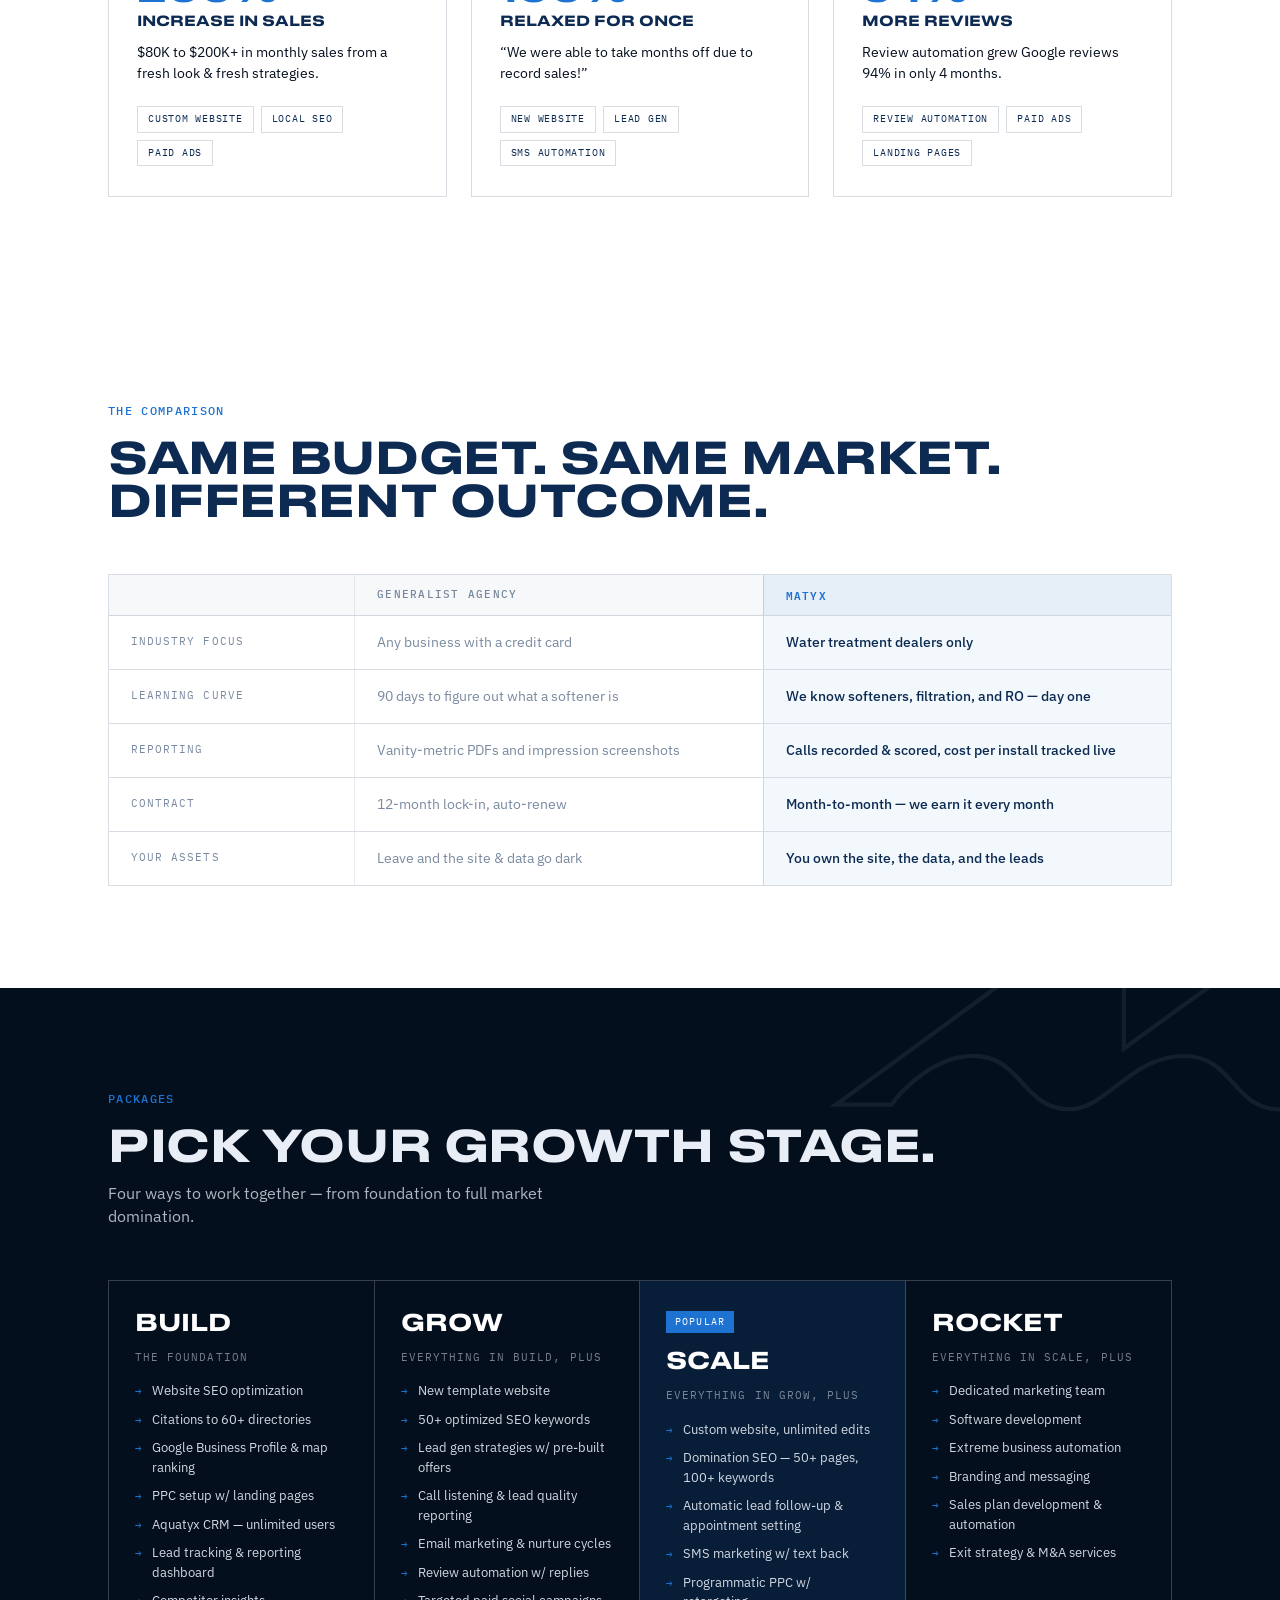
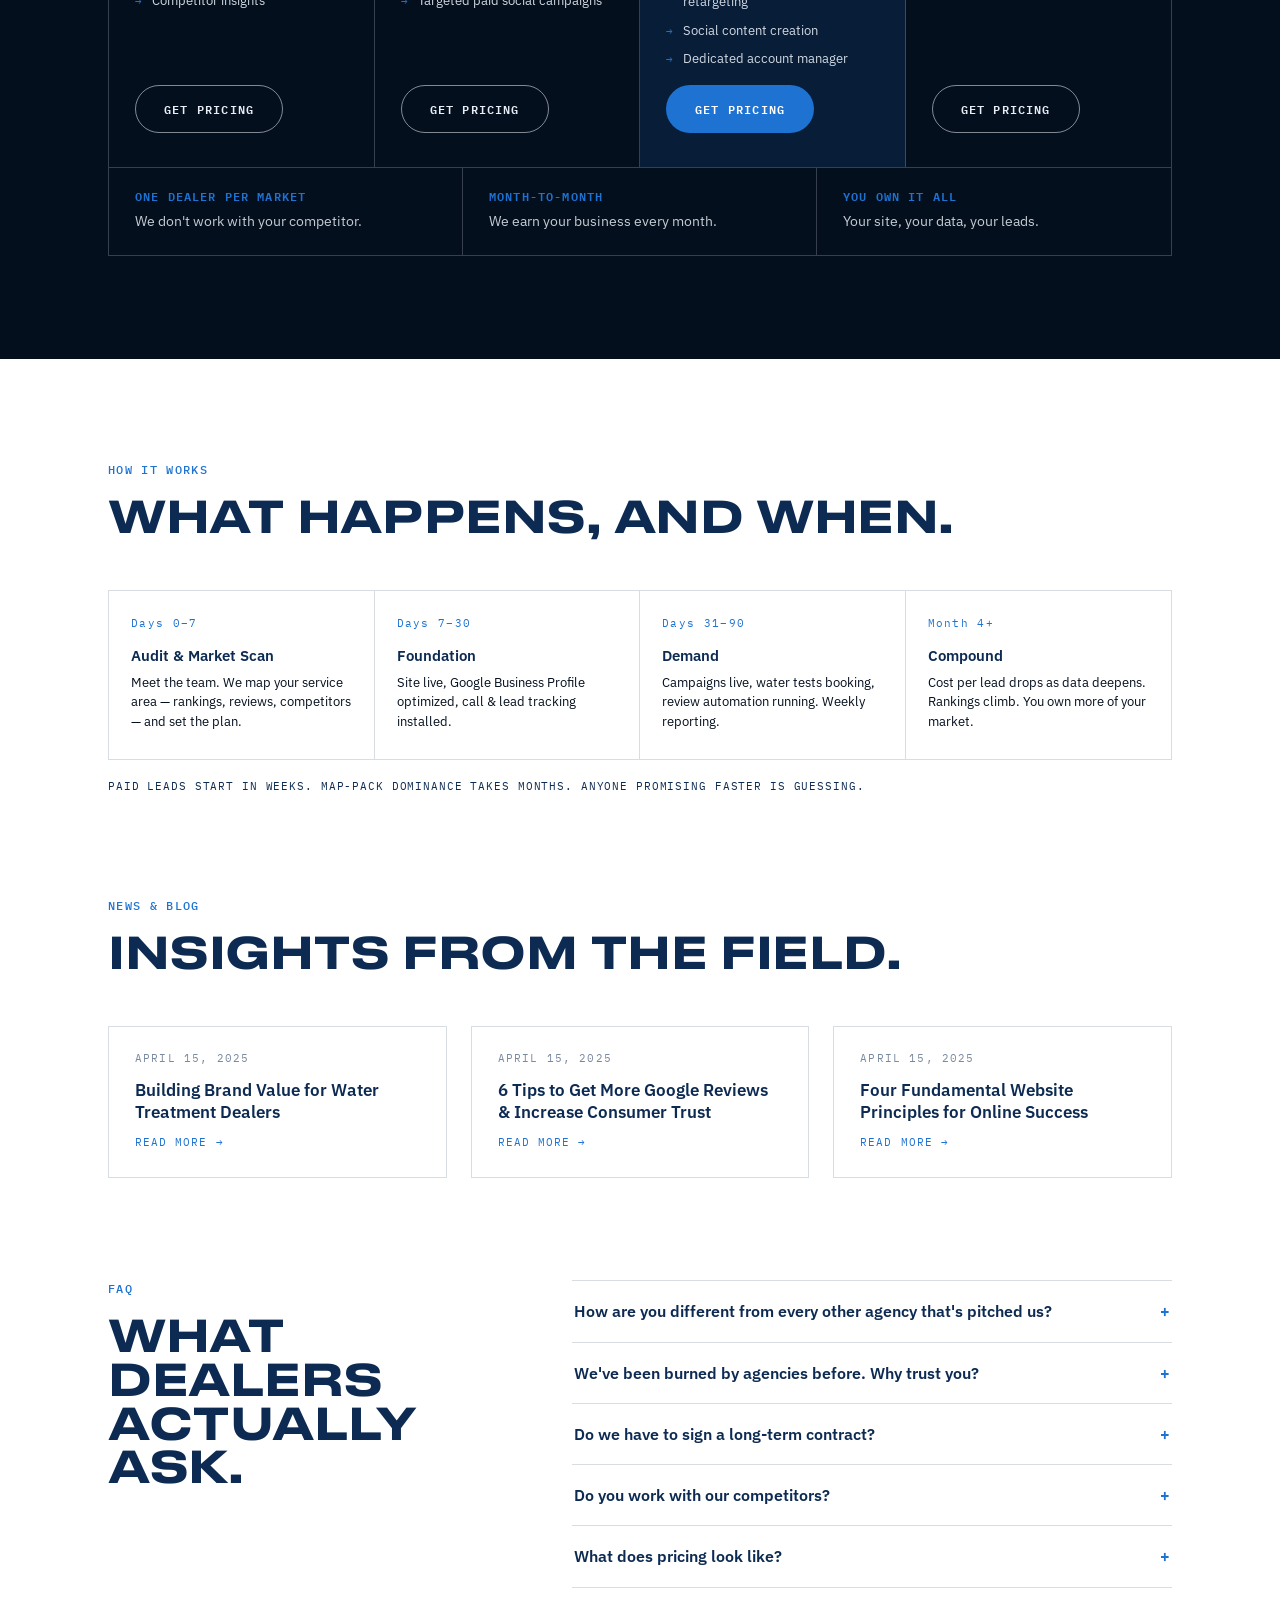
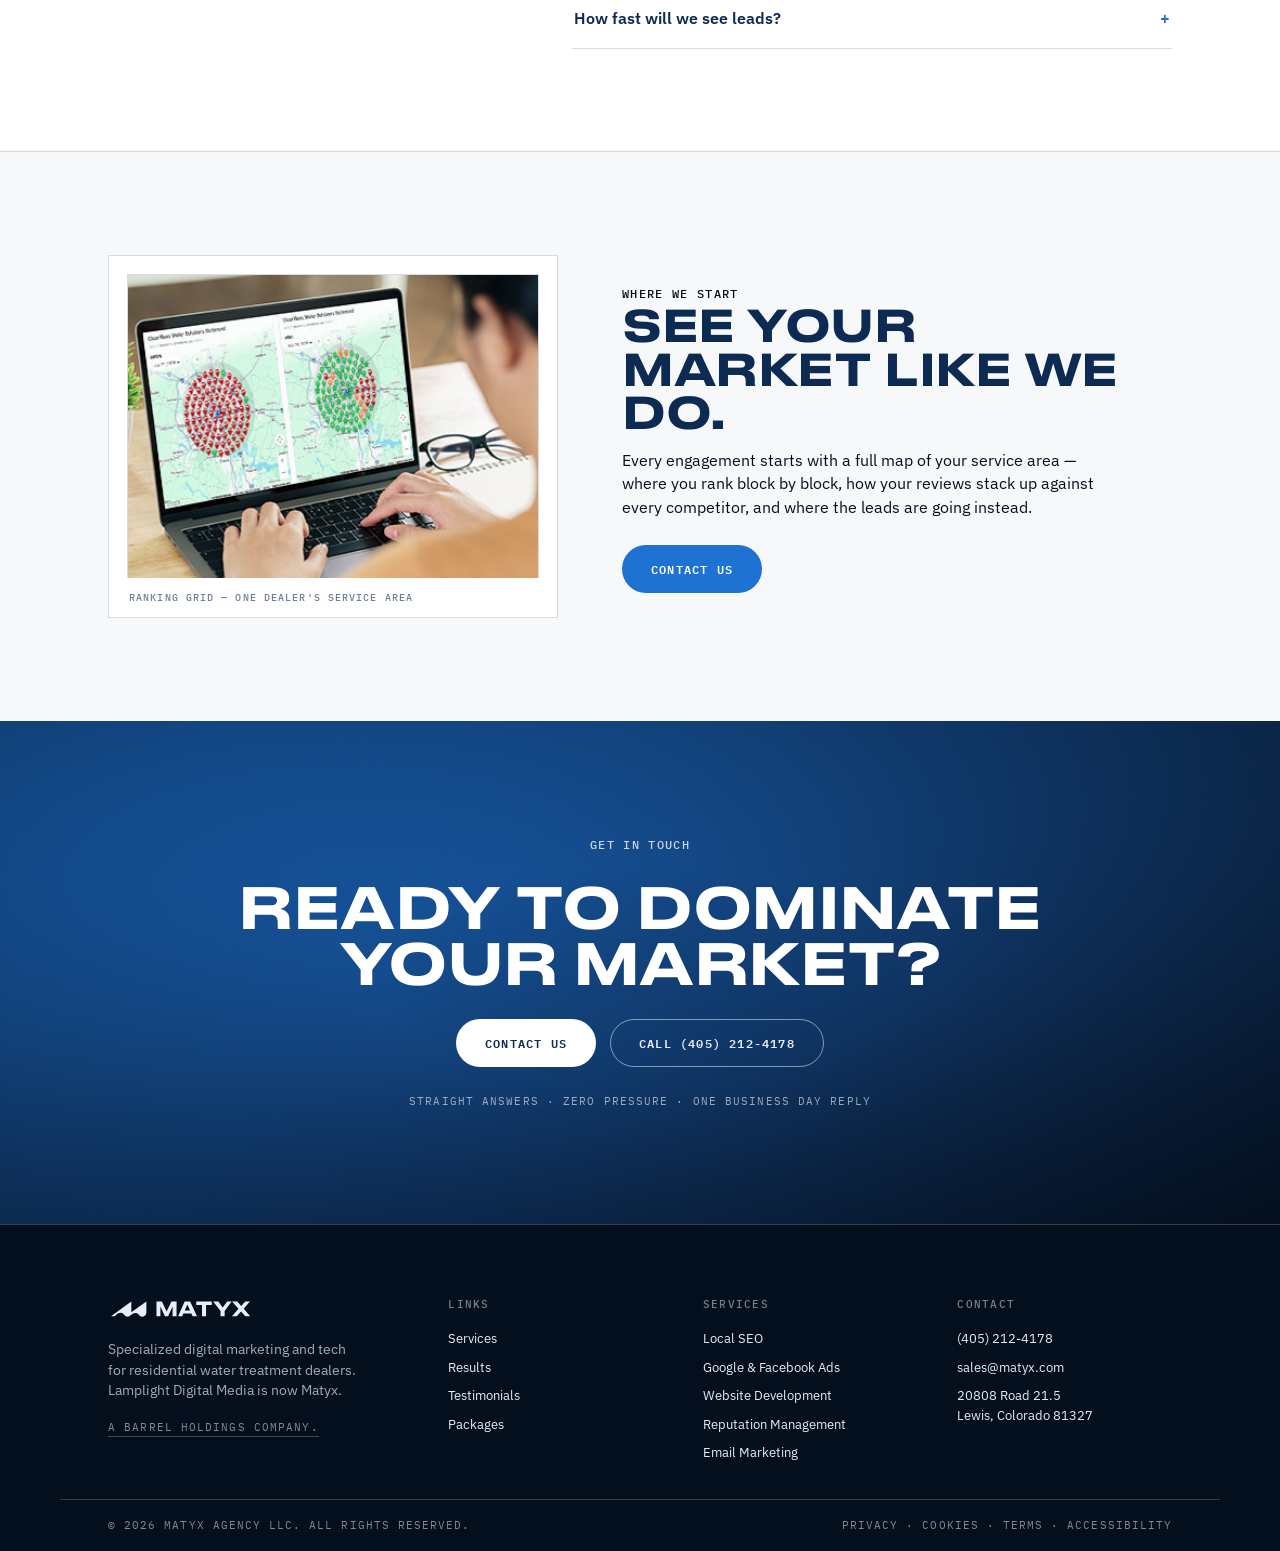
==== commit 4835ddda: "Mobile nav + AI search optimization - Hamburger menu on mobile (pure CSS toggle) across all pages — " ====
--- a/index.html
+++ b/index.html
@@ -6,12 +6,116 @@
 <title>Matyx — Digital Marketing &amp; Tech for Water Treatment Dealers</title>
 <meta name="description" content="Lamplight Digital Media is now Matyx. Specialized digital marketing and tech for residential water treatment dealers — more leads, less stress, bigger impact.">
 
+<link rel="canonical" href="https://peterkang34.github.io/matyx-landing-page/">
+<meta name="theme-color" content="#0D2B52">
+<meta property="og:type" content="website">
+<meta property="og:site_name" content="Matyx">
+<meta property="og:title" content="Matyx — Digital Marketing &amp; Tech for Water Treatment Dealers">
+<meta property="og:description" content="Lamplight Digital Media is now Matyx. Specialized digital marketing and tech for residential water treatment dealers — more leads, less stress, bigger impact.">
+<meta property="og:url" content="https://peterkang34.github.io/matyx-landing-page/">
+<meta property="og:image" content="https://peterkang34.github.io/matyx-landing-page/assets/imagery/mom-daughter-green-island.jpg">
+<meta name="twitter:card" content="summary_large_image">
 <link rel="icon" type="image/svg+xml" href="assets/logos/icon.svg">
 <link rel="preconnect" href="https://fonts.googleapis.com">
 <link rel="preconnect" href="https://fonts.gstatic.com" crossorigin>
 <link href="https://fonts.googleapis.com/css2?family=IBM+Plex+Sans:wght@400;500;600;700&family=IBM+Plex+Mono:wght@400;500;600&family=Archivo:wght@800&display=swap" rel="stylesheet">
 
 <link rel="stylesheet" href="assets/site.css">
+<script type="application/ld+json">
+{
+  "@context": "https://schema.org",
+  "@type": "ProfessionalService",
+  "@id": "https://peterkang34.github.io/matyx-landing-page/#org",
+  "name": "Matyx",
+  "legalName": "Matyx Agency LLC",
+  "alternateName": "Lamplight Digital Media",
+  "description": "Specialized digital marketing and technology for residential water treatment dealers: local SEO, Google and Facebook ads, conversion websites, reputation management, and marketing automation.",
+  "url": "https://peterkang34.github.io/matyx-landing-page/",
+  "logo": "https://peterkang34.github.io/matyx-landing-page/assets/logos/logo-primary.svg",
+  "image": "https://peterkang34.github.io/matyx-landing-page/assets/imagery/mom-daughter-green-island.jpg",
+  "telephone": "+1-405-212-4178",
+  "email": "sales@matyx.com",
+  "address": {
+    "@type": "PostalAddress",
+    "streetAddress": "20808 Road 21.5",
+    "addressLocality": "Lewis",
+    "addressRegion": "CO",
+    "postalCode": "81327",
+    "addressCountry": "US"
+  },
+  "areaServed": "United States",
+  "parentOrganization": { "@type": "Organization", "name": "Barrel Holdings", "url": "https://barrel-holdings.com" },
+  "knowsAbout": ["water treatment marketing", "water softener lead generation", "local SEO for water treatment dealers", "Google Ads for home services", "review and reputation management"],
+  "hasOfferCatalog": {
+    "@type": "OfferCatalog",
+    "name": "Services",
+    "itemListElement": [
+      { "@type": "Offer", "itemOffered": { "@type": "Service", "name": "Local SEO for water treatment dealers" } },
+      { "@type": "Offer", "itemOffered": { "@type": "Service", "name": "Google & Facebook advertising" } },
+      { "@type": "Offer", "itemOffered": { "@type": "Service", "name": "Website development" } },
+      { "@type": "Offer", "itemOffered": { "@type": "Service", "name": "Reviews & reputation management" } },
+      { "@type": "Offer", "itemOffered": { "@type": "Service", "name": "Conversion rate optimization" } },
+      { "@type": "Offer", "itemOffered": { "@type": "Service", "name": "Email & SMS service-base marketing" } }
+    ]
+  }
+}
+</script>
+<script type="application/ld+json">
+{
+  "@context": "https://schema.org",
+  "@type": "FAQPage",
+  "mainEntity": [
+    {
+      "@type": "Question",
+      "name": "How is Matyx different from other marketing agencies?",
+      "acceptedAnswer": {
+        "@type": "Answer",
+        "text": "Matyx only works with water treatment dealers. There is no learning curve on the products, buyers, or seasonality, and every decision is informed by campaign data from 60+ dealers."
+      }
+    },
+    {
+      "@type": "Question",
+      "name": "Why trust Matyx if we've been burned by agencies before?",
+      "acceptedAnswer": {
+        "@type": "Answer",
+        "text": "Everything is verifiable: calls are recorded and scored, every dollar is traced from click to install, and clients get a live dashboard they can check any time instead of a monthly PDF."
+      }
+    },
+    {
+      "@type": "Question",
+      "name": "Do we have to sign a long-term contract?",
+      "acceptedAnswer": {
+        "@type": "Answer",
+        "text": "No. Matyx works month-to-month and earns your business every month."
+      }
+    },
+    {
+      "@type": "Question",
+      "name": "Does Matyx work with our competitors?",
+      "acceptedAnswer": {
+        "@type": "Answer",
+        "text": "One dealer per market. If Matyx works with you, it does not take your competitor's call."
+      }
+    },
+    {
+      "@type": "Question",
+      "name": "What does pricing look like?",
+      "acceptedAnswer": {
+        "@type": "Answer",
+        "text": "Four packages \u2014 Build, Grow, Scale, and Rocket \u2014 sized to where your dealership is today. Request pricing and Matyx will recommend the one that actually fits."
+      }
+    },
+    {
+      "@type": "Question",
+      "name": "How fast will we see leads?",
+      "acceptedAnswer": {
+        "@type": "Answer",
+        "text": "Paid campaigns typically produce booked appointments within the first few weeks. Organic rankings and map-pack dominance build over months, with the trajectory visible in your dashboard."
+      }
+    }
+  ]
+}
+</script>
 </head>
 <body>
 
@@ -20,6 +124,7 @@
 
 <!-- ================= NAV ================= -->
 <header class="nav">
+  <input type="checkbox" id="navToggle" class="nav-toggle">
   <div class="nav-inner">
     <a class="nav-logo" href="#top" aria-label="Matyx home">
       <img src="assets/logos/logo-primary.svg" alt="Matyx">
@@ -32,7 +137,16 @@
       <a class="nav-phone" href="tel:+14052124178">(405) 212-4178</a>
       <a class="btn btn-blue" href="contact.html">Contact Us</a>
     </nav>
-  </div>
+    <label for="navToggle" class="nav-burger" aria-label="Toggle menu"><span></span><span></span><span></span></label>
+  </div>
+  <nav class="nav-menu" aria-label="Mobile">
+    <a href="#services">Services</a>
+    <a href="#work">Results</a>
+    <a href="#testimonials">Clients</a>
+    <a href="#packages">Packages</a>
+    <a href="contact.html">Contact</a>
+    <a href="tel:+14052124178">Call (405) 212-4178</a>
+  </nav>
 </header>
 
 <!-- ================= HERO ================= -->
--- a/assets/site.css
+++ b/assets/site.css
@@ -3,8 +3,8 @@
    ============================================================ */
 @font-face {
   font-family: "Druk Text Wide";
-  /* TRIAL font for layout only — swap in licensed Commercial Type webfont before publishing */
-  src: url("fonts/DrukTextWide-Medium.otf") format("opentype");
+  /* Licensed Commercial Type webfont (web license, matyx.com) */
+  src: url("fonts/DrukTextWide-Medium-Web.woff2") format("woff2");
   font-weight: 500 800;
   font-display: swap;
 }
@@ -809,3 +809,51 @@
 .legal-table td:first-child { font-weight: 600; color: var(--navy); white-space: nowrap; }
 .footer-bottom a { color: inherit; transition: color .2s ease; }
 .footer-bottom a:hover { color: var(--matyx-blue); }
+
+/* ============================================================
+   MOBILE NAV (hamburger) + mobile input fix
+   ============================================================ */
+.nav-toggle { display: none; }
+.nav-burger { display: none; }
+.nav-menu { display: none; }
+@media (max-width: 980px) {
+  .nav-burger {
+    display: flex;
+    flex-direction: column;
+    justify-content: center;
+    gap: 5px;
+    width: 40px;
+    height: 40px;
+    padding: 8px;
+    cursor: pointer;
+    border: 1px solid var(--hairline-dark);
+    flex: none;
+  }
+  .nav-burger span {
+    display: block;
+    height: 2px;
+    background: var(--navy);
+    transition: transform .25s ease, opacity .25s ease;
+  }
+  .nav-toggle:checked ~ .nav-inner .nav-burger span:nth-child(1) { transform: translateY(7px) rotate(45deg); }
+  .nav-toggle:checked ~ .nav-inner .nav-burger span:nth-child(2) { opacity: 0; }
+  .nav-toggle:checked ~ .nav-inner .nav-burger span:nth-child(3) { transform: translateY(-7px) rotate(-45deg); }
+  .nav-toggle:checked ~ .nav-menu { display: block; }
+  .nav-menu {
+    border-top: 1px solid var(--hairline-dark);
+    background: var(--white);
+  }
+  .nav-menu a {
+    display: block;
+    padding: 15px var(--pad-x);
+    font-size: 15px;
+    font-weight: 500;
+    color: var(--navy);
+    border-bottom: 1px solid var(--hairline-dark);
+  }
+  .nav-menu a:last-child { border-bottom: none; font-family: var(--font-mono); font-size: 13px; color: var(--matyx-blue); }
+}
+@media (max-width: 760px) {
+  /* 16px+ prevents iOS auto-zoom on focus */
+  .field input, .field textarea, .field select { font-size: 16px; }
+}
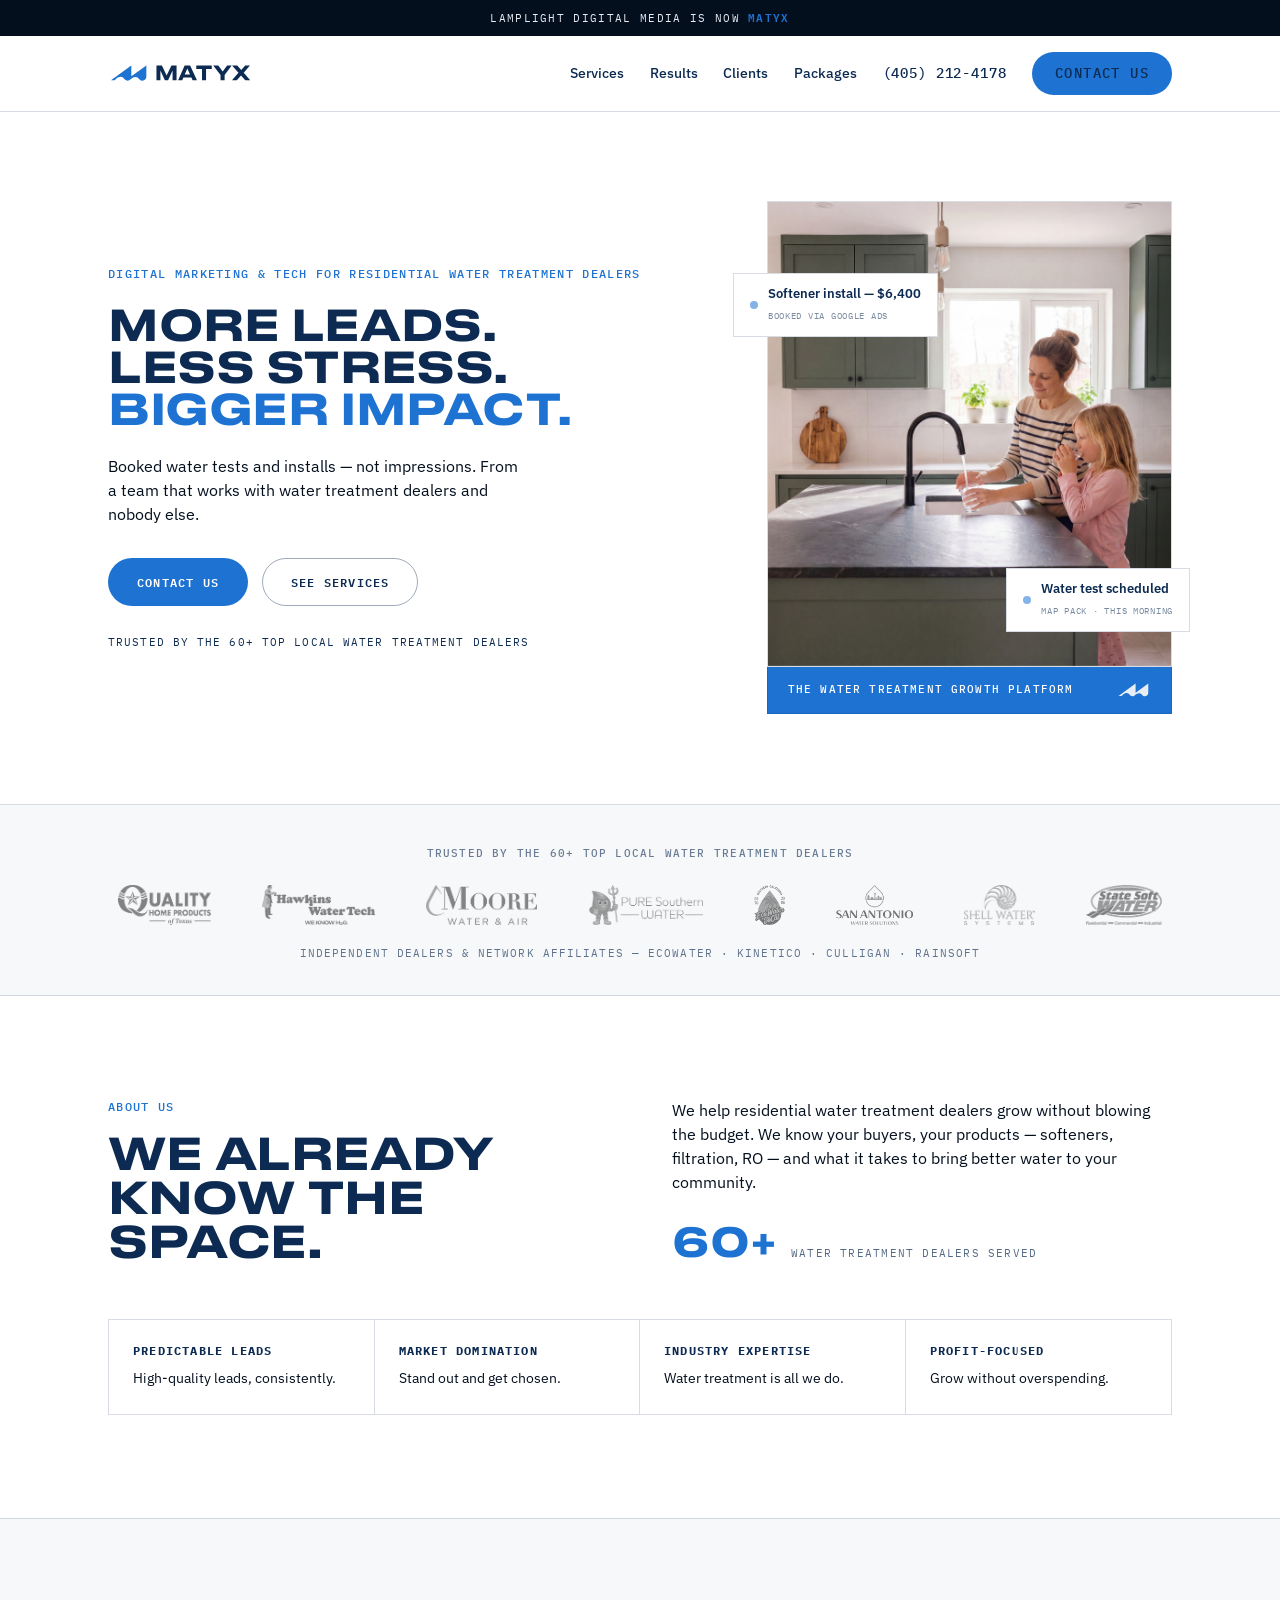
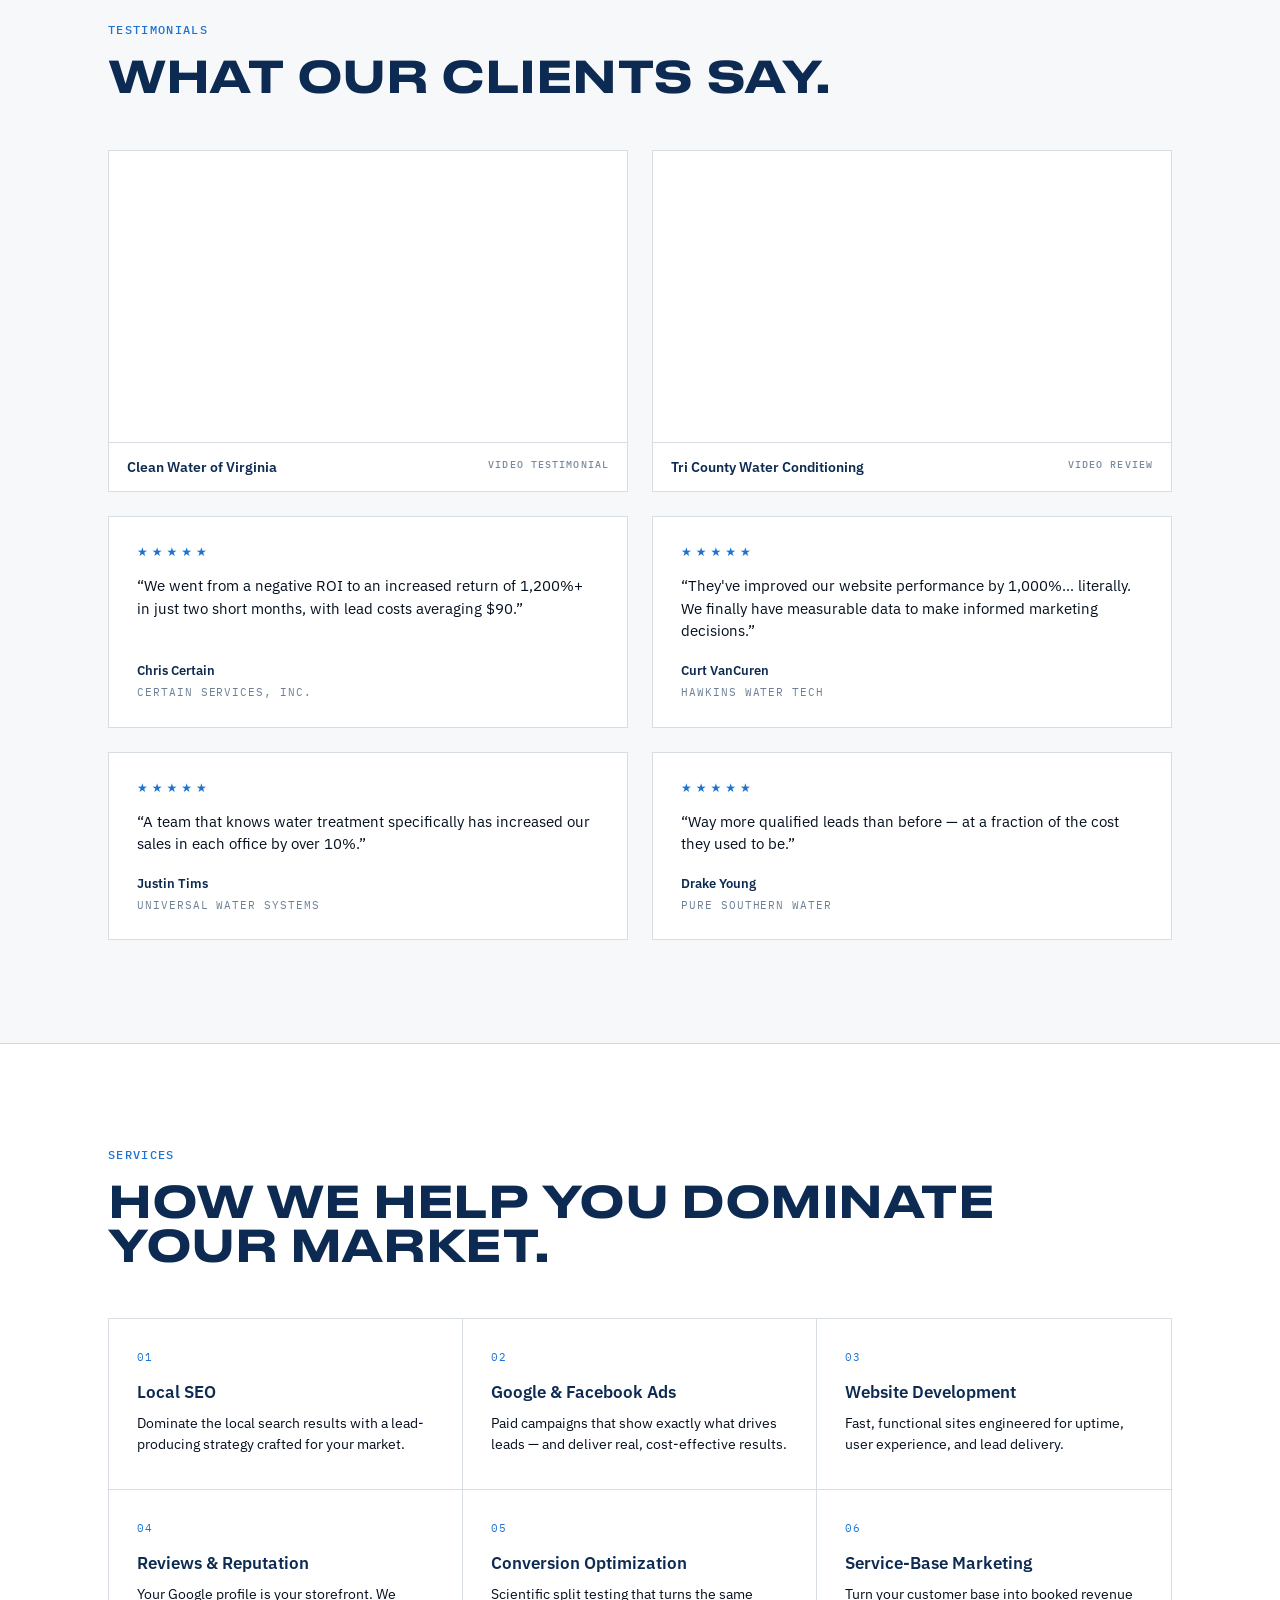
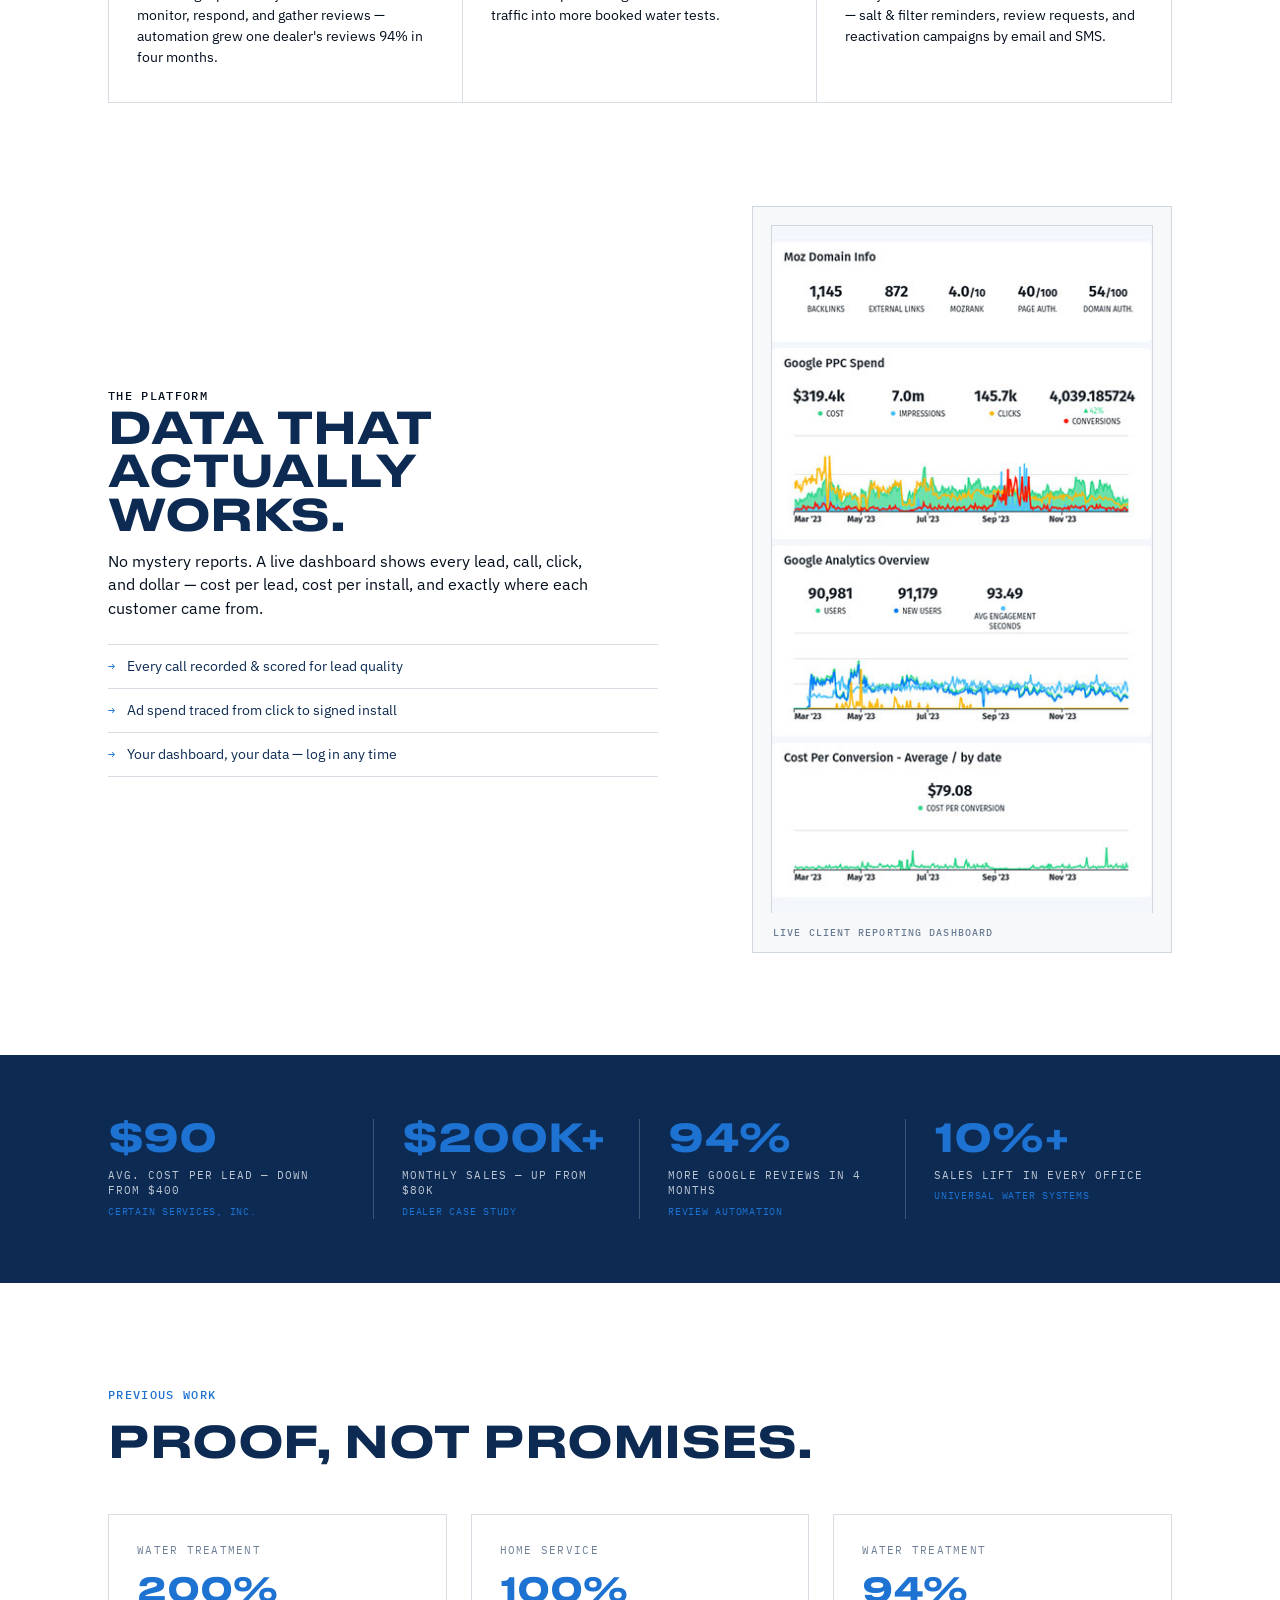
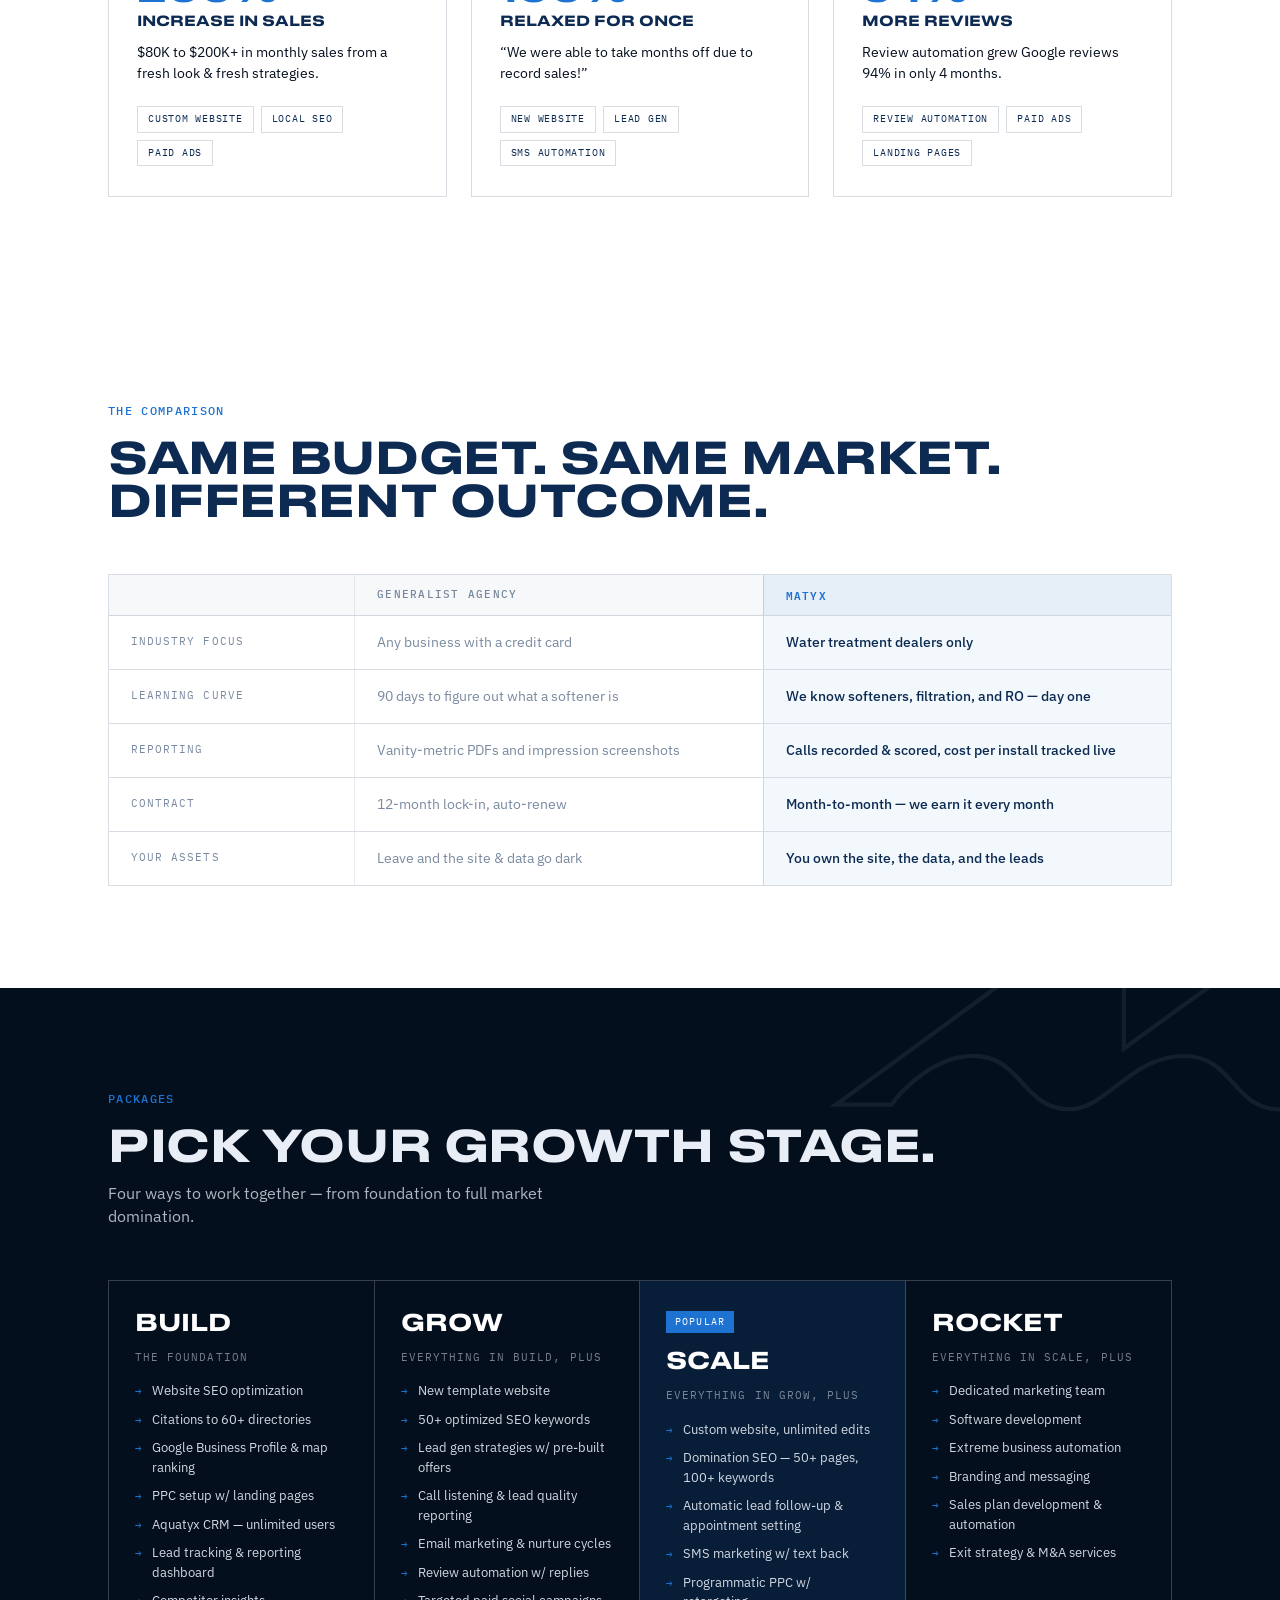
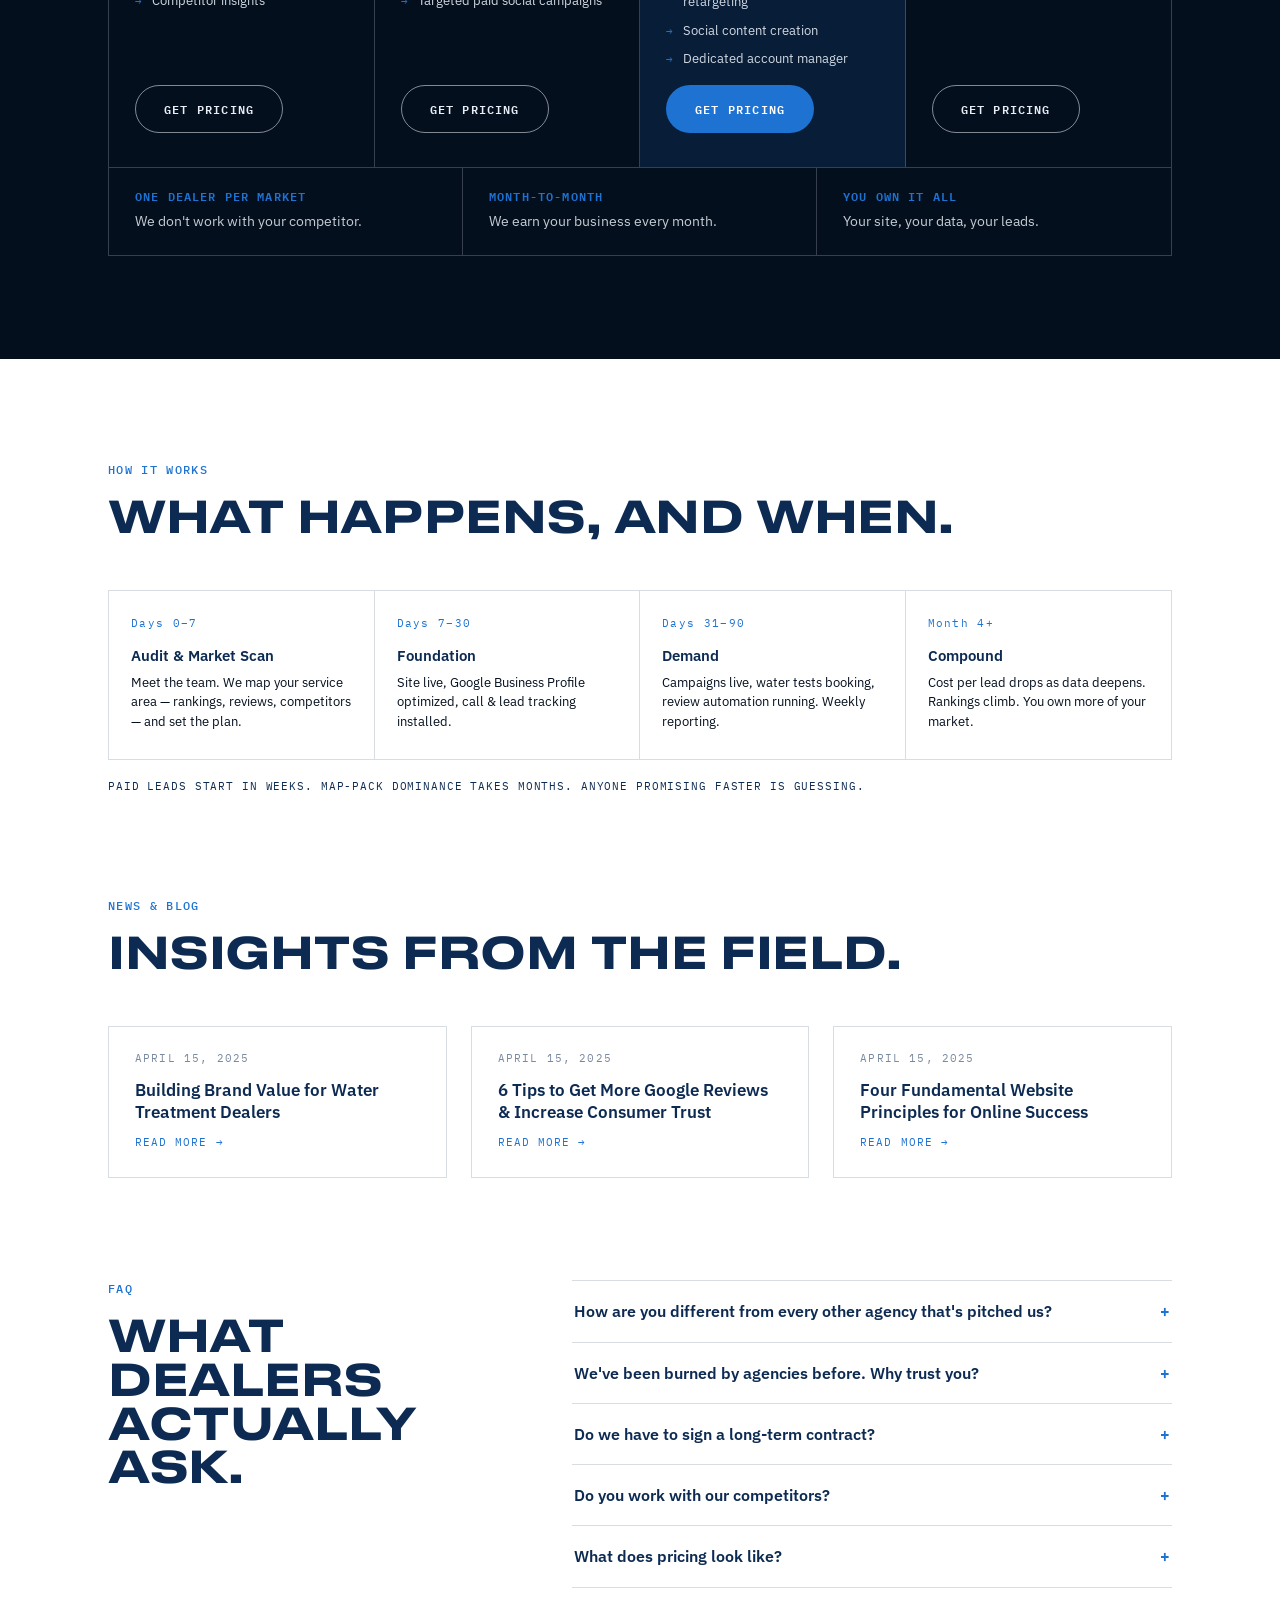
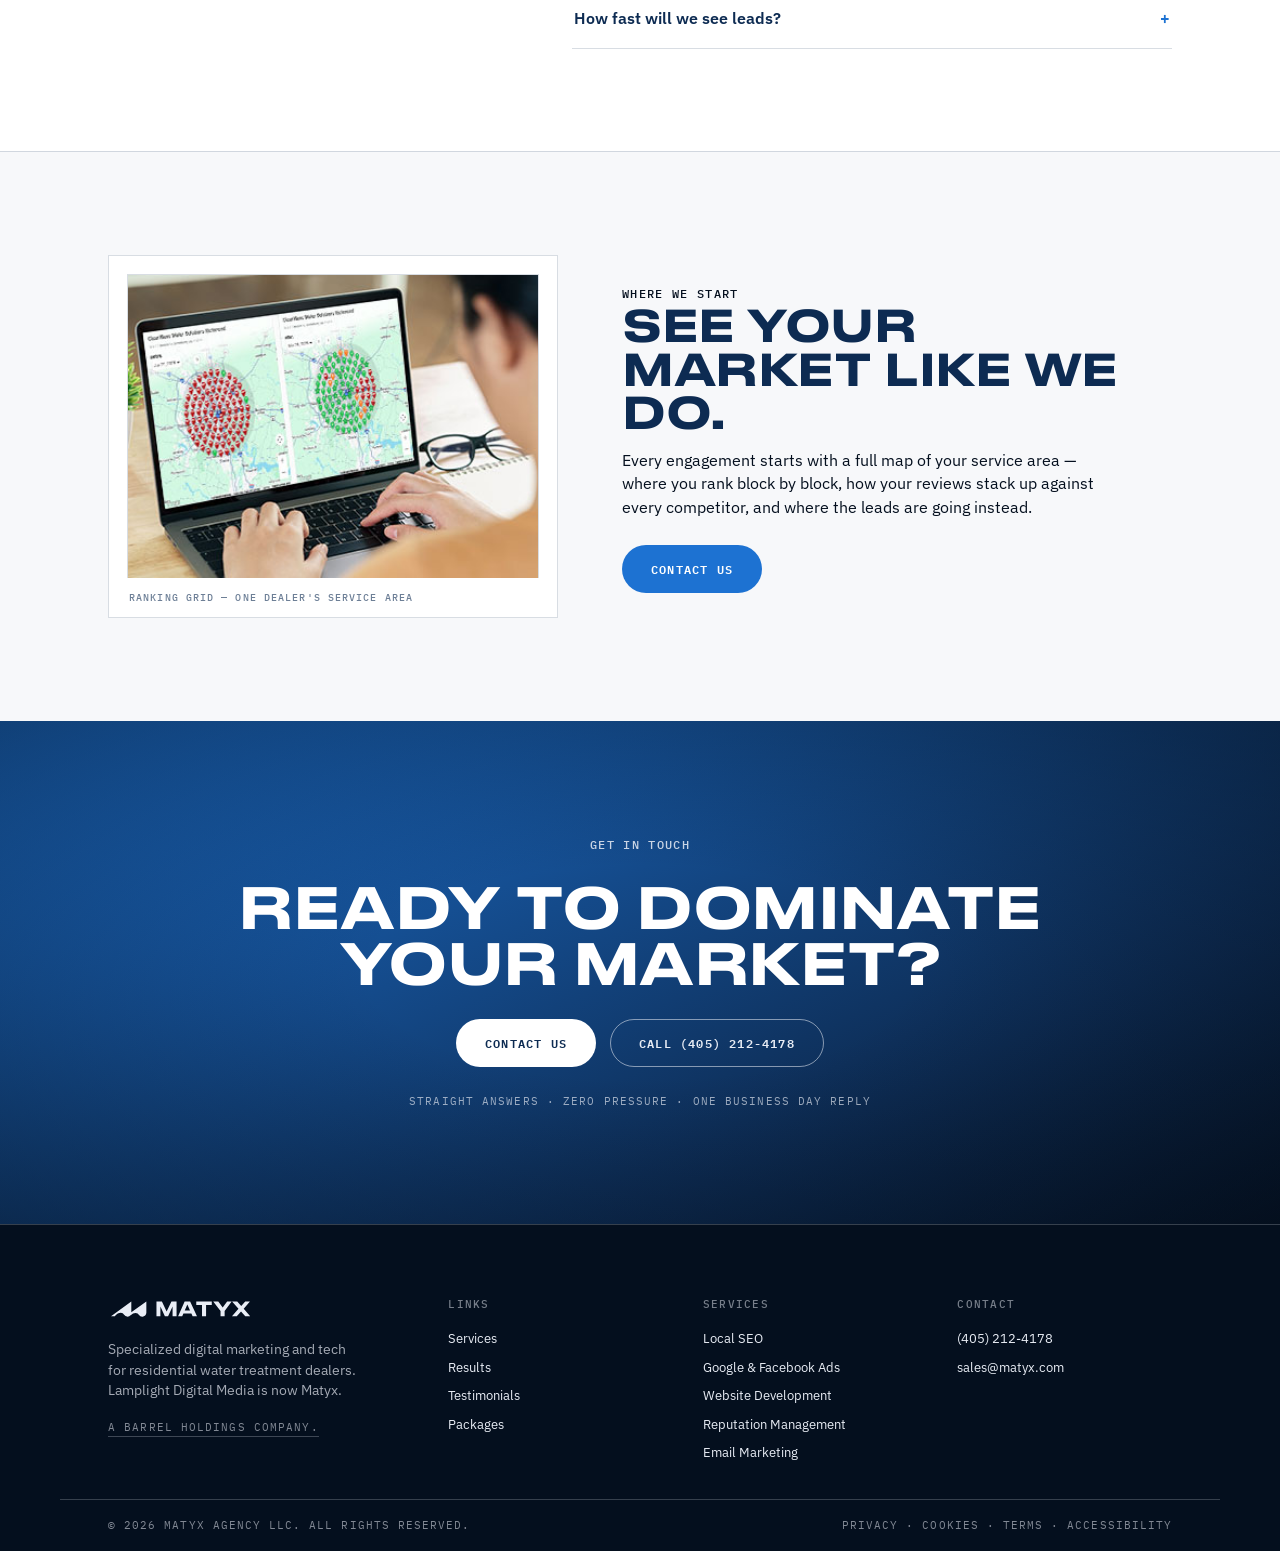
==== commit c2d80f69: "Remove Colorado address; entity is a Delaware LLC - Drop the Lewis, CO street address from all foote" ====
--- a/index.html
+++ b/index.html
@@ -35,14 +35,6 @@
   "image": "https://peterkang34.github.io/matyx-landing-page/assets/imagery/mom-daughter-green-island.jpg",
   "telephone": "+1-405-212-4178",
   "email": "sales@matyx.com",
-  "address": {
-    "@type": "PostalAddress",
-    "streetAddress": "20808 Road 21.5",
-    "addressLocality": "Lewis",
-    "addressRegion": "CO",
-    "postalCode": "81327",
-    "addressCountry": "US"
-  },
   "areaServed": "United States",
   "parentOrganization": { "@type": "Organization", "name": "Barrel Holdings", "url": "https://barrel-holdings.com" },
   "knowsAbout": ["water treatment marketing", "water softener lead generation", "local SEO for water treatment dealers", "Google Ads for home services", "review and reputation management"],
@@ -679,7 +671,6 @@
       <ul>
         <li><a href="tel:+14052124178">(405) 212-4178</a></li>
         <li><a href="mailto:sales@matyx.com">sales@matyx.com</a></li>
-        <li>20808 Road 21.5<br>Lewis, Colorado 81327</li>
       </ul>
     </div>
   </div>
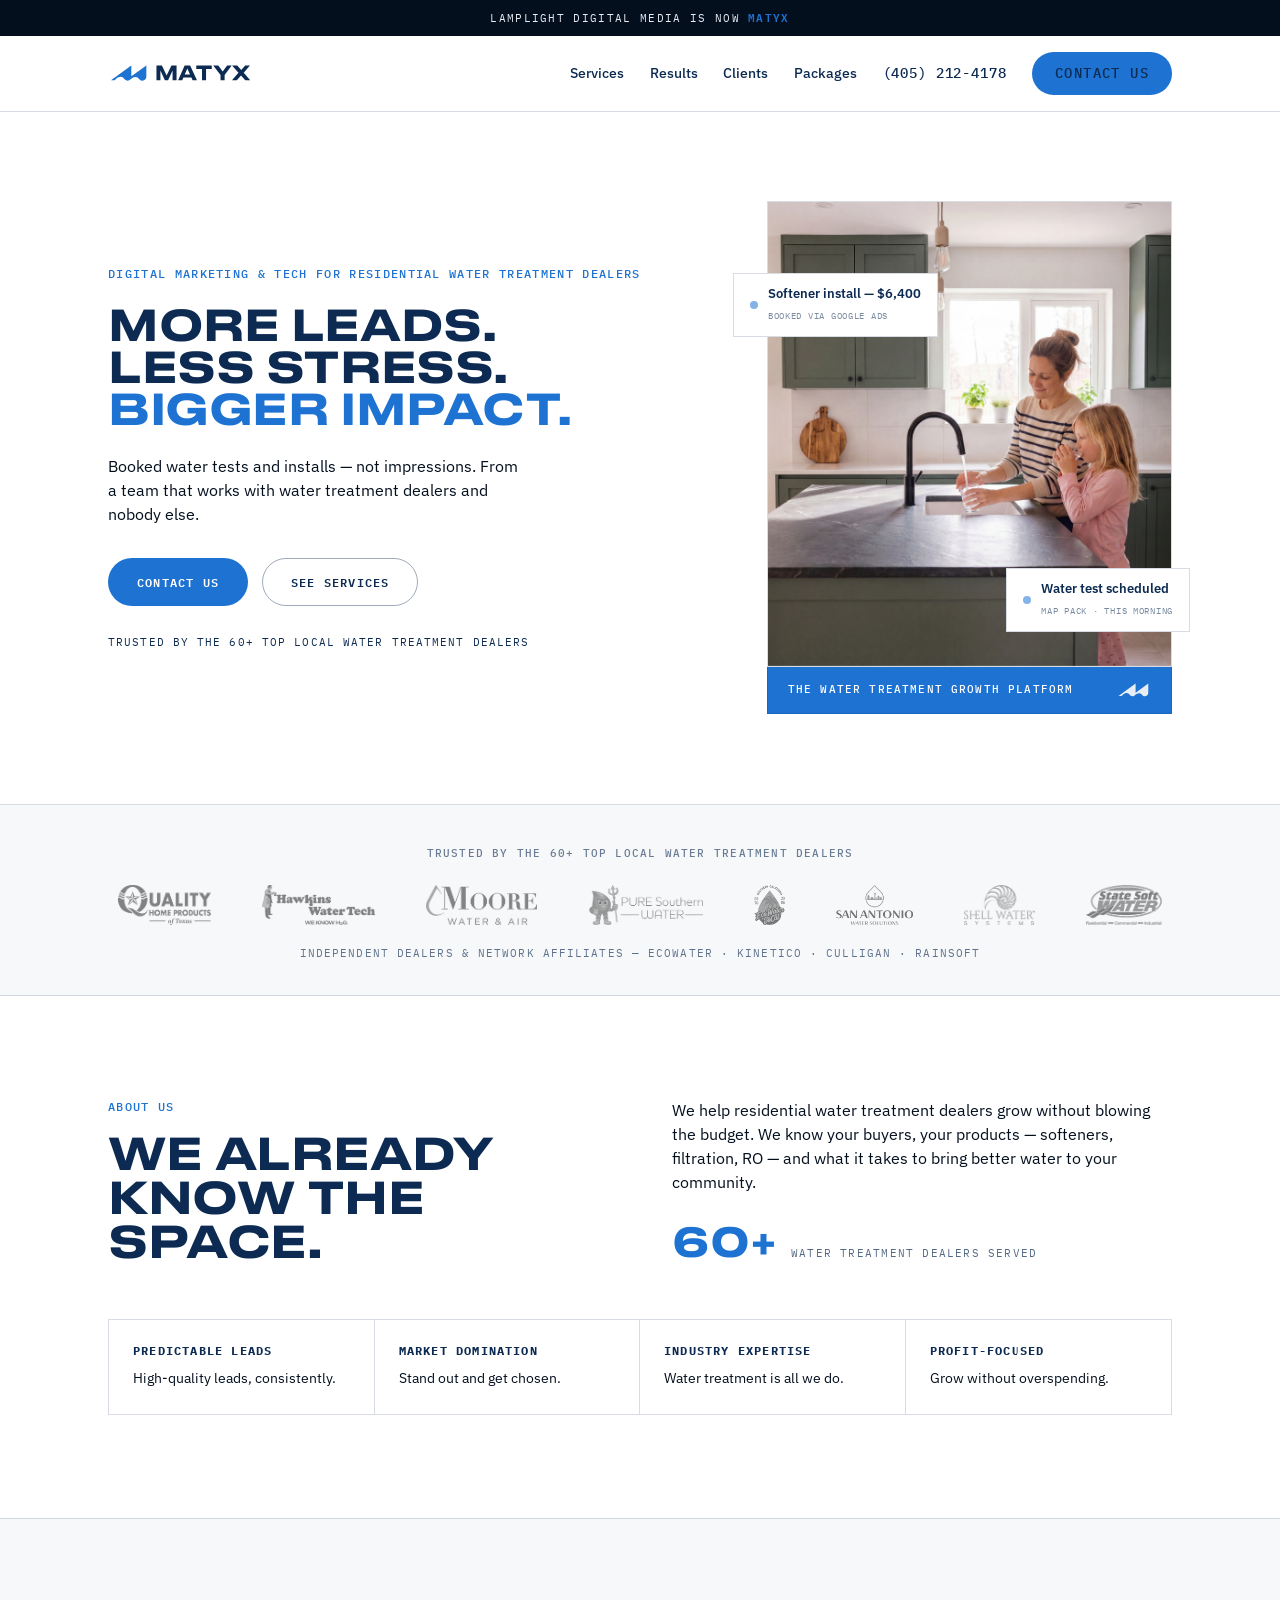
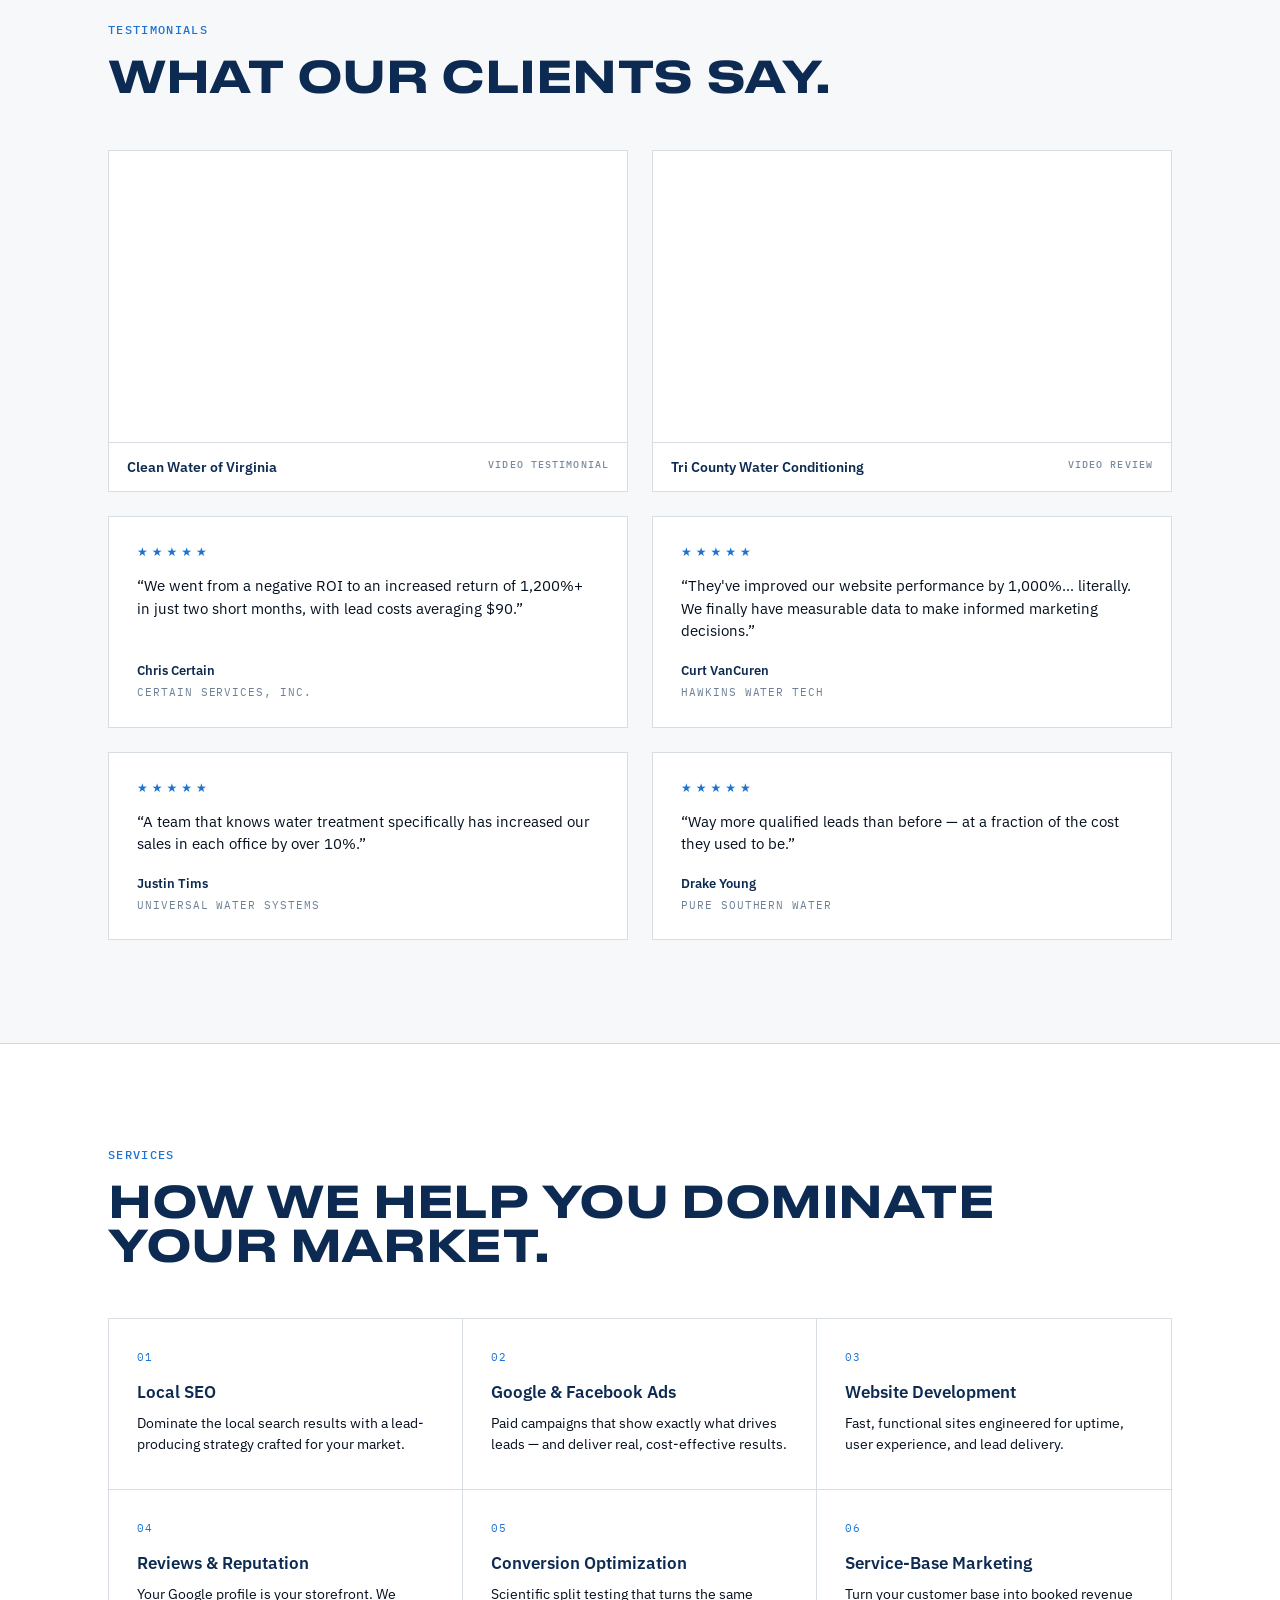
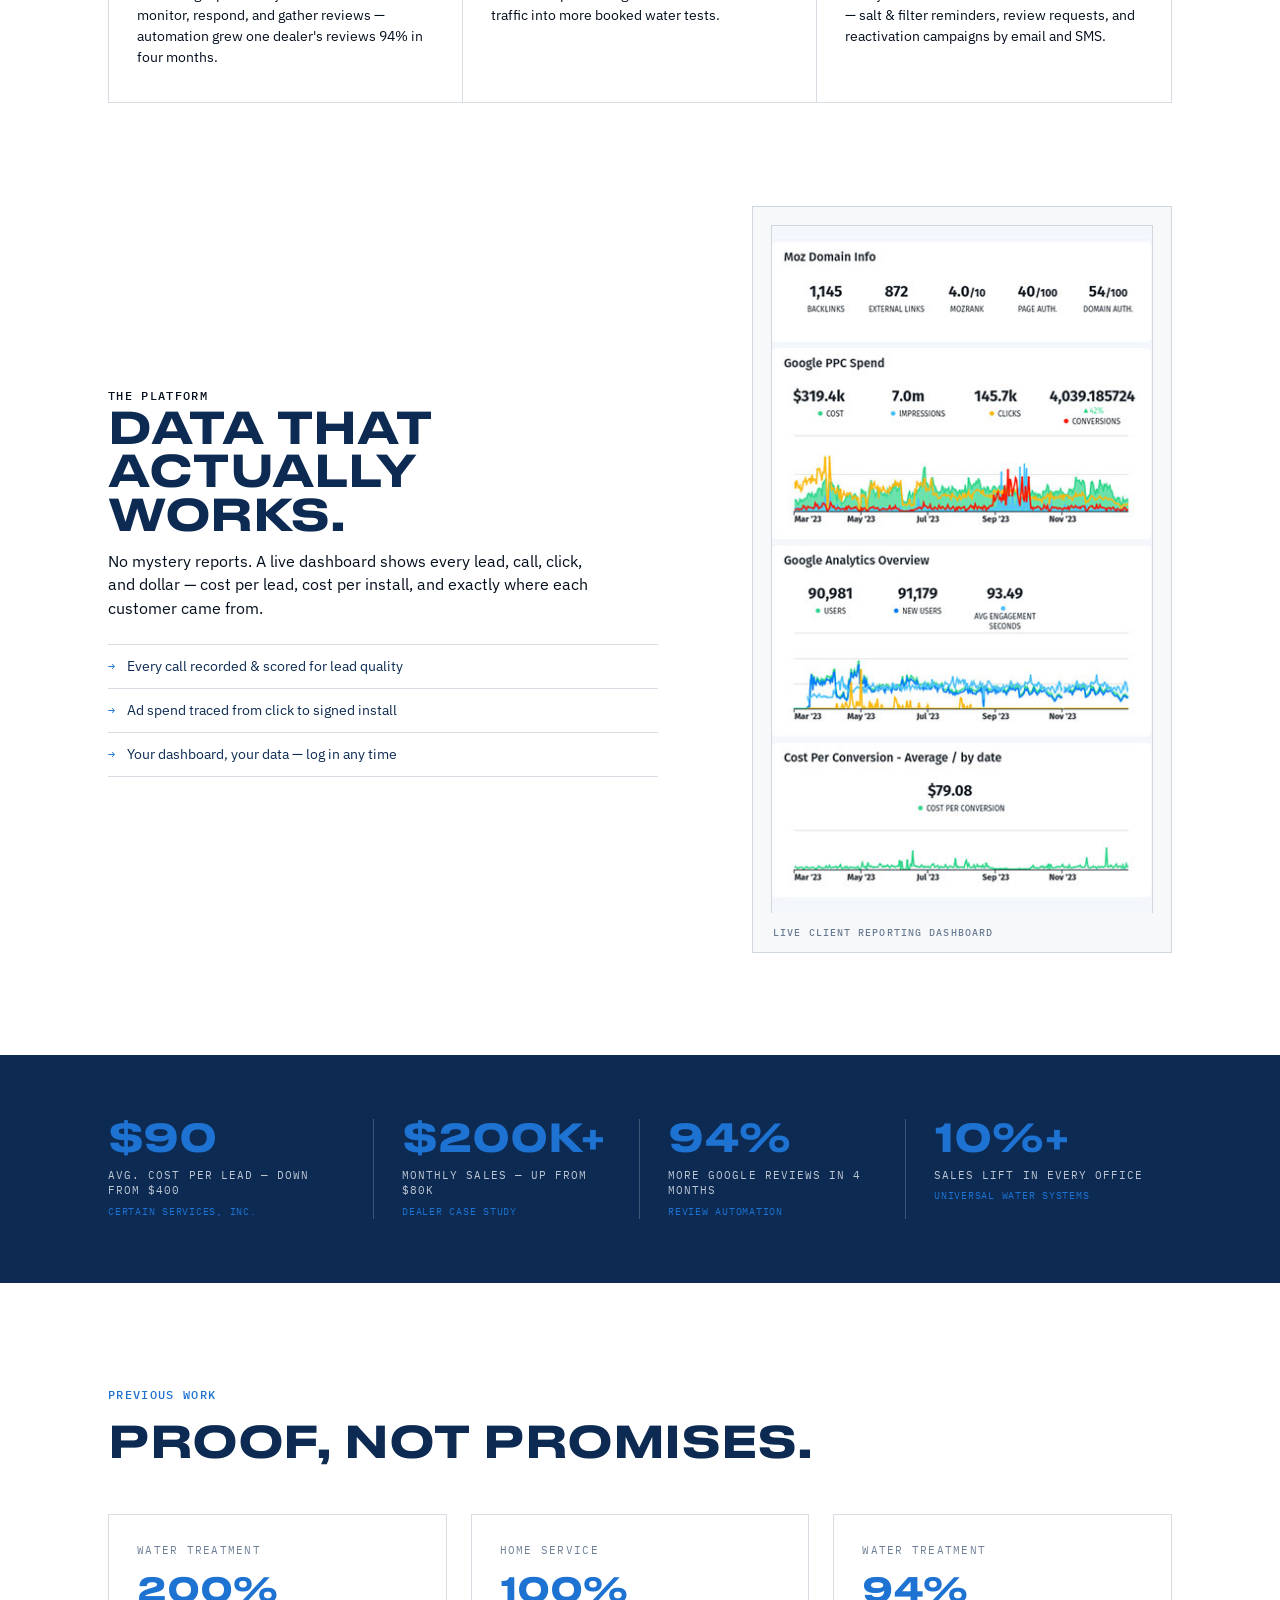
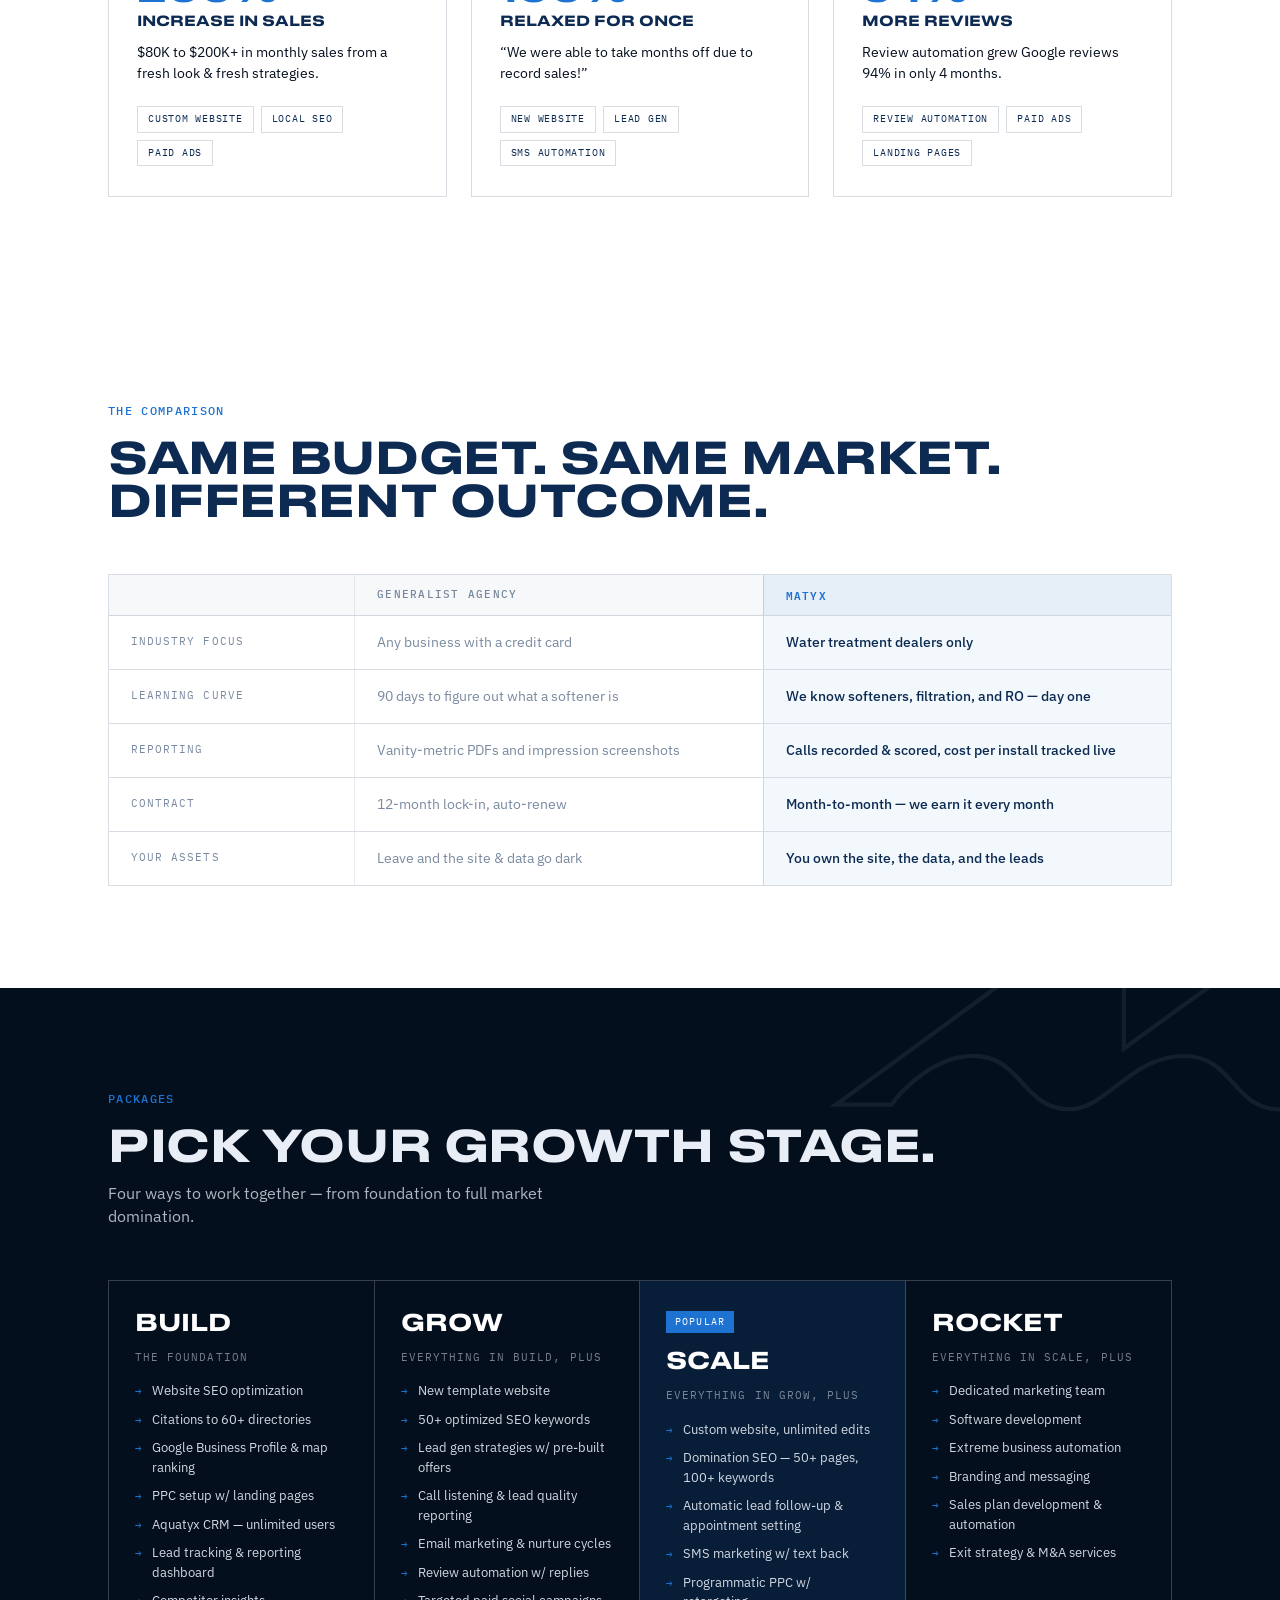
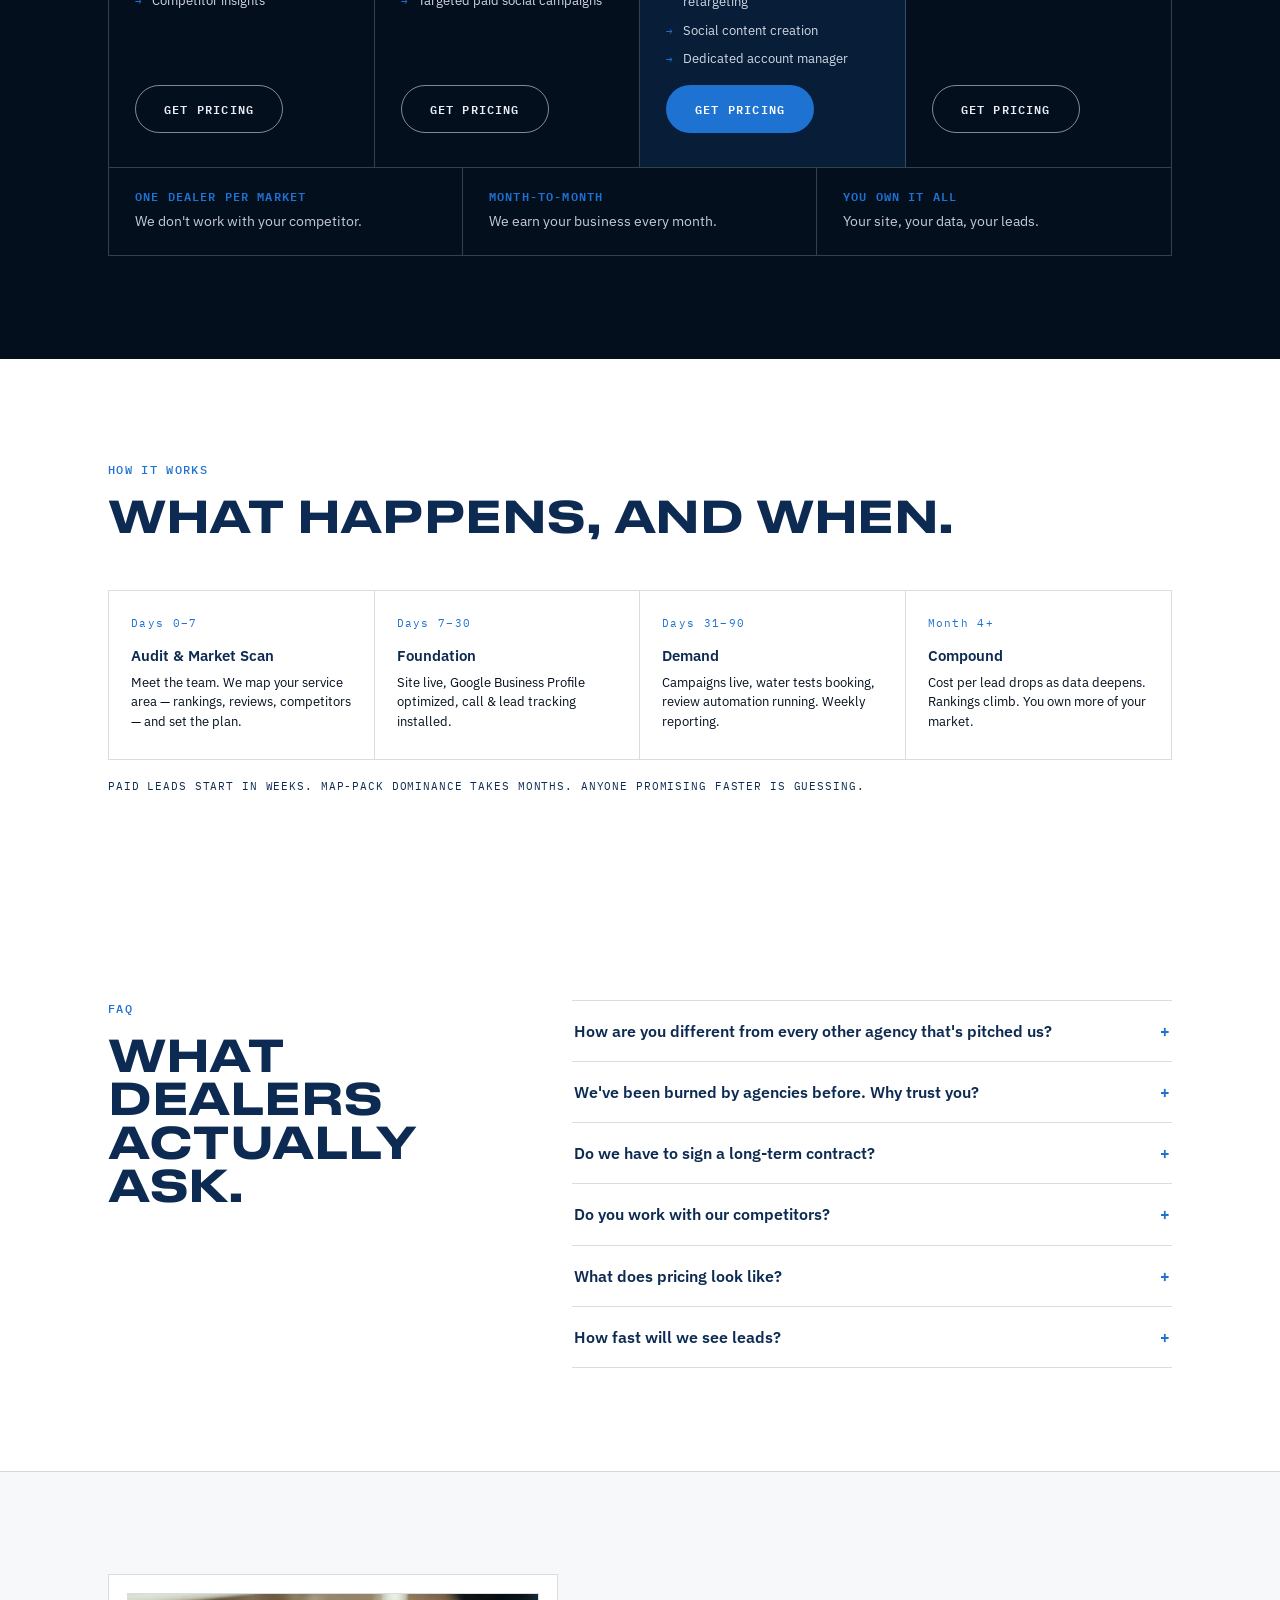
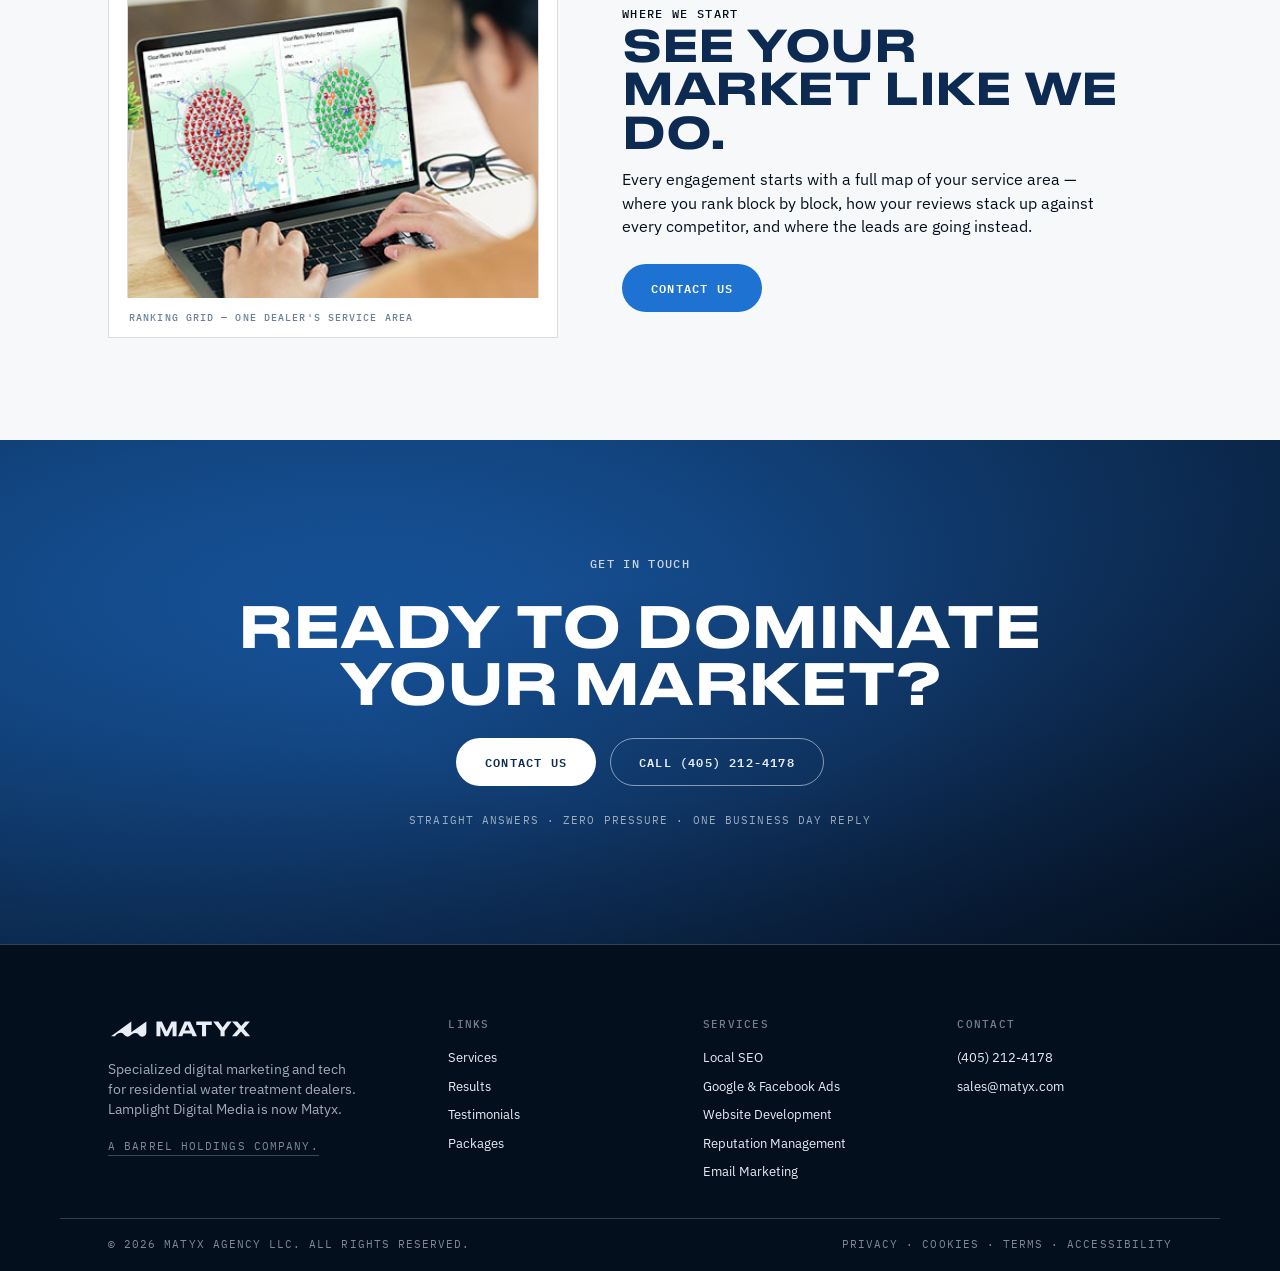
==== commit 80829abb: "Remove blog section Co-Authored-By: Claude Fable 5 <noreply@anthropic.com>" ====
--- a/index.html
+++ b/index.html
@@ -542,36 +542,8 @@
   </div>
 </section>
 
-<!-- ================= BLOG ================= -->
-<section class="section" id="blog" style="padding-top:0">
-  <div class="wrap">
-    <div class="section-head">
-      <span class="eyebrow rv">News &amp; blog</span>
-      <h2 class="display rv rv-d1">Insights from the field.</h2>
-    </div>
-    <div class="blog-grid">
-      <!-- Blog post links are placeholders — point at migrated post URLs when ready -->
-      <a class="post rv" href="#blog">
-        <span class="date">April 15, 2025</span>
-        <h3>Building Brand Value for Water Treatment Dealers</h3>
-        <span class="more">Read more →</span>
-      </a>
-      <a class="post rv rv-d1" href="#blog">
-        <span class="date">April 15, 2025</span>
-        <h3>6 Tips to Get More Google Reviews &amp; Increase Consumer Trust</h3>
-        <span class="more">Read more →</span>
-      </a>
-      <a class="post rv rv-d2" href="#blog">
-        <span class="date">April 15, 2025</span>
-        <h3>Four Fundamental Website Principles for Online Success</h3>
-        <span class="more">Read more →</span>
-      </a>
-    </div>
-  </div>
-</section>
-
 <!-- ================= FAQ ================= -->
-<section class="section faq-section" id="faq" style="padding-top:0">
+<section class="section faq-section" id="faq">
   <div class="wrap faq-grid">
     <div class="section-head" style="margin-bottom:0">
       <span class="eyebrow rv">FAQ</span>
--- a/assets/site.css
+++ b/assets/site.css
@@ -657,24 +657,6 @@
   .step p { grid-column: 2; }
   .step:last-child { border-bottom: none; }
 }
-
-/* ============================================================
-   BLOG — 3 compact cards
-   ============================================================ */
-.blog-grid { display: grid; grid-template-columns: repeat(3, 1fr); gap: 24px; }
-.post {
-  border: 1px solid var(--hairline-dark);
-  padding: 24px 26px 26px;
-  display: flex;
-  flex-direction: column;
-  gap: 12px;
-  transition: background .3s ease;
-}
-.post:hover { background: var(--off-white); }
-.post .date { font-family: var(--font-mono); font-size: 10.5px; letter-spacing: .11em; text-transform: uppercase; color: var(--navy); opacity: .55; }
-.post h3 { font-size: 16.5px; font-weight: 600; color: var(--navy); line-height: 1.35; }
-.post .more { font-family: var(--font-mono); font-size: 10.5px; letter-spacing: .1em; text-transform: uppercase; color: var(--matyx-blue); margin-top: auto; }
-@media (max-width: 900px) { .blog-grid { grid-template-columns: 1fr; } }
 
 /* ============================================================
    CTA — shader band, contained copy
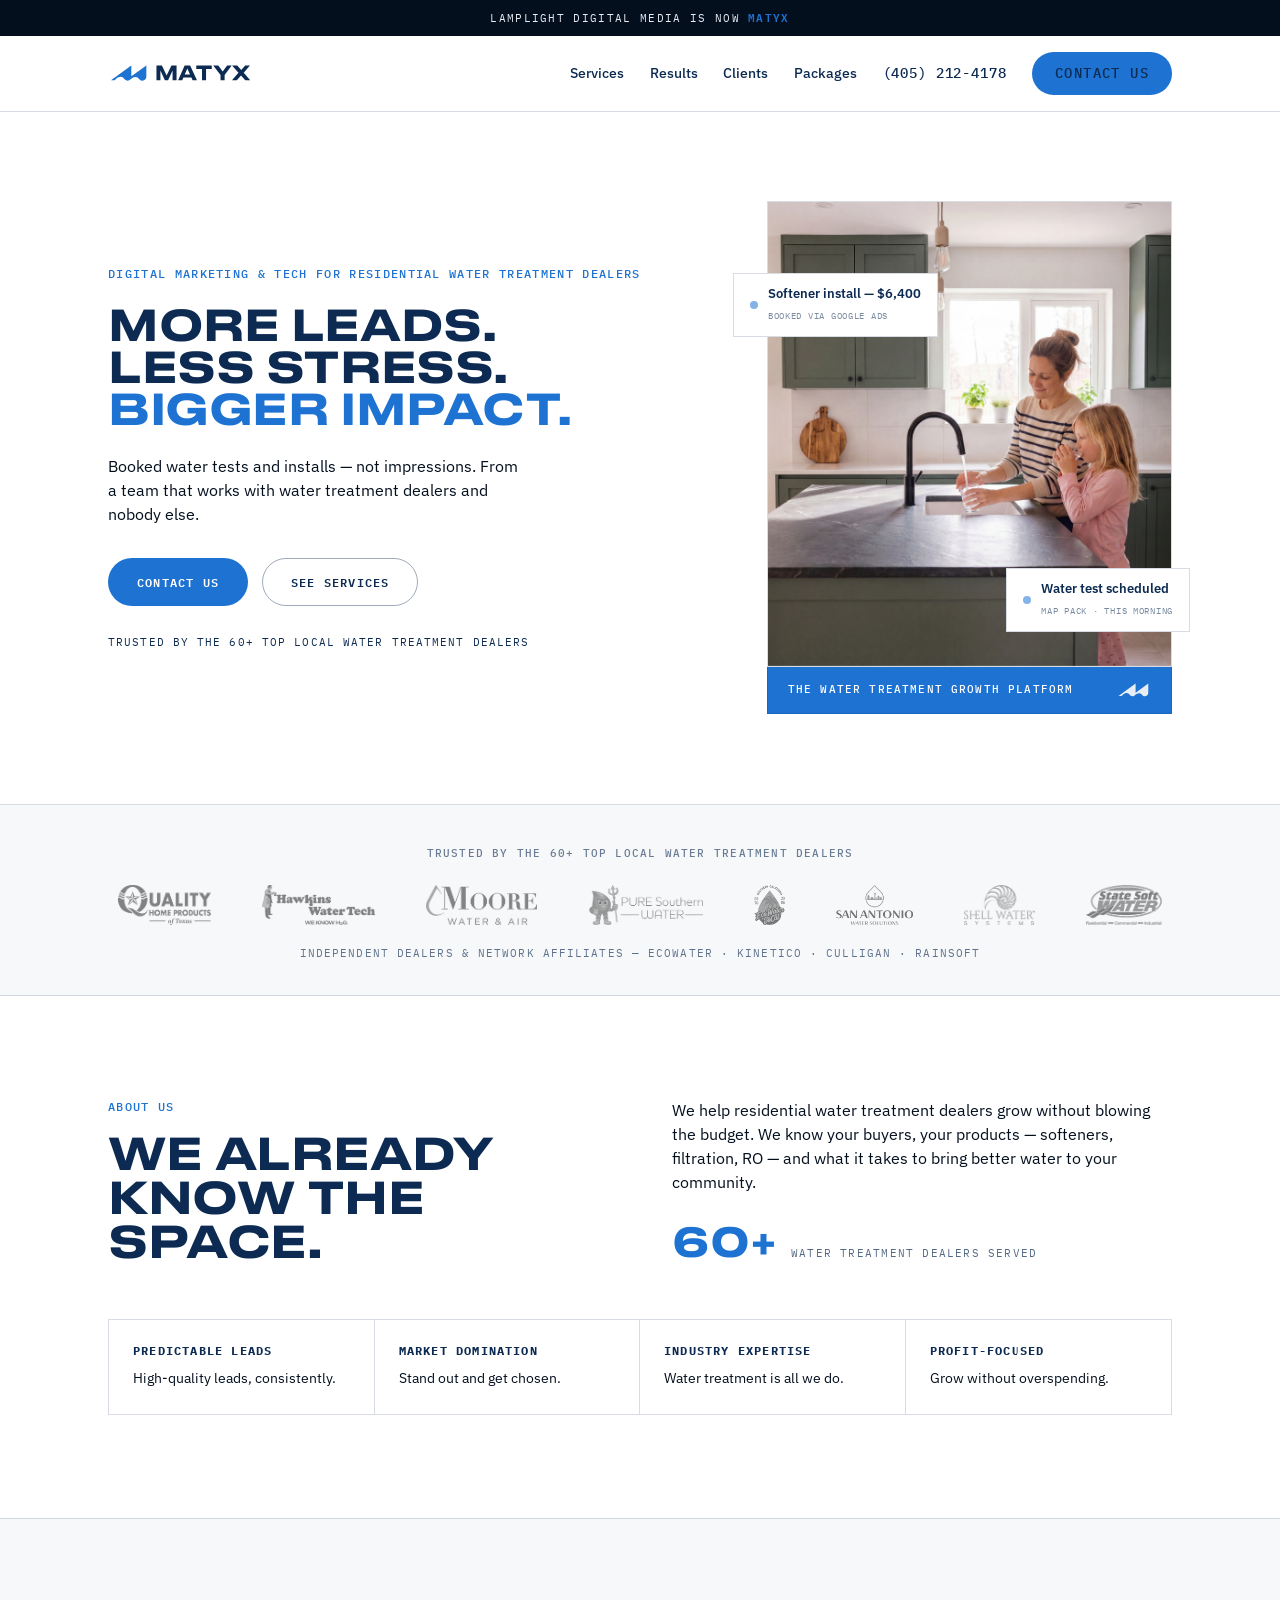
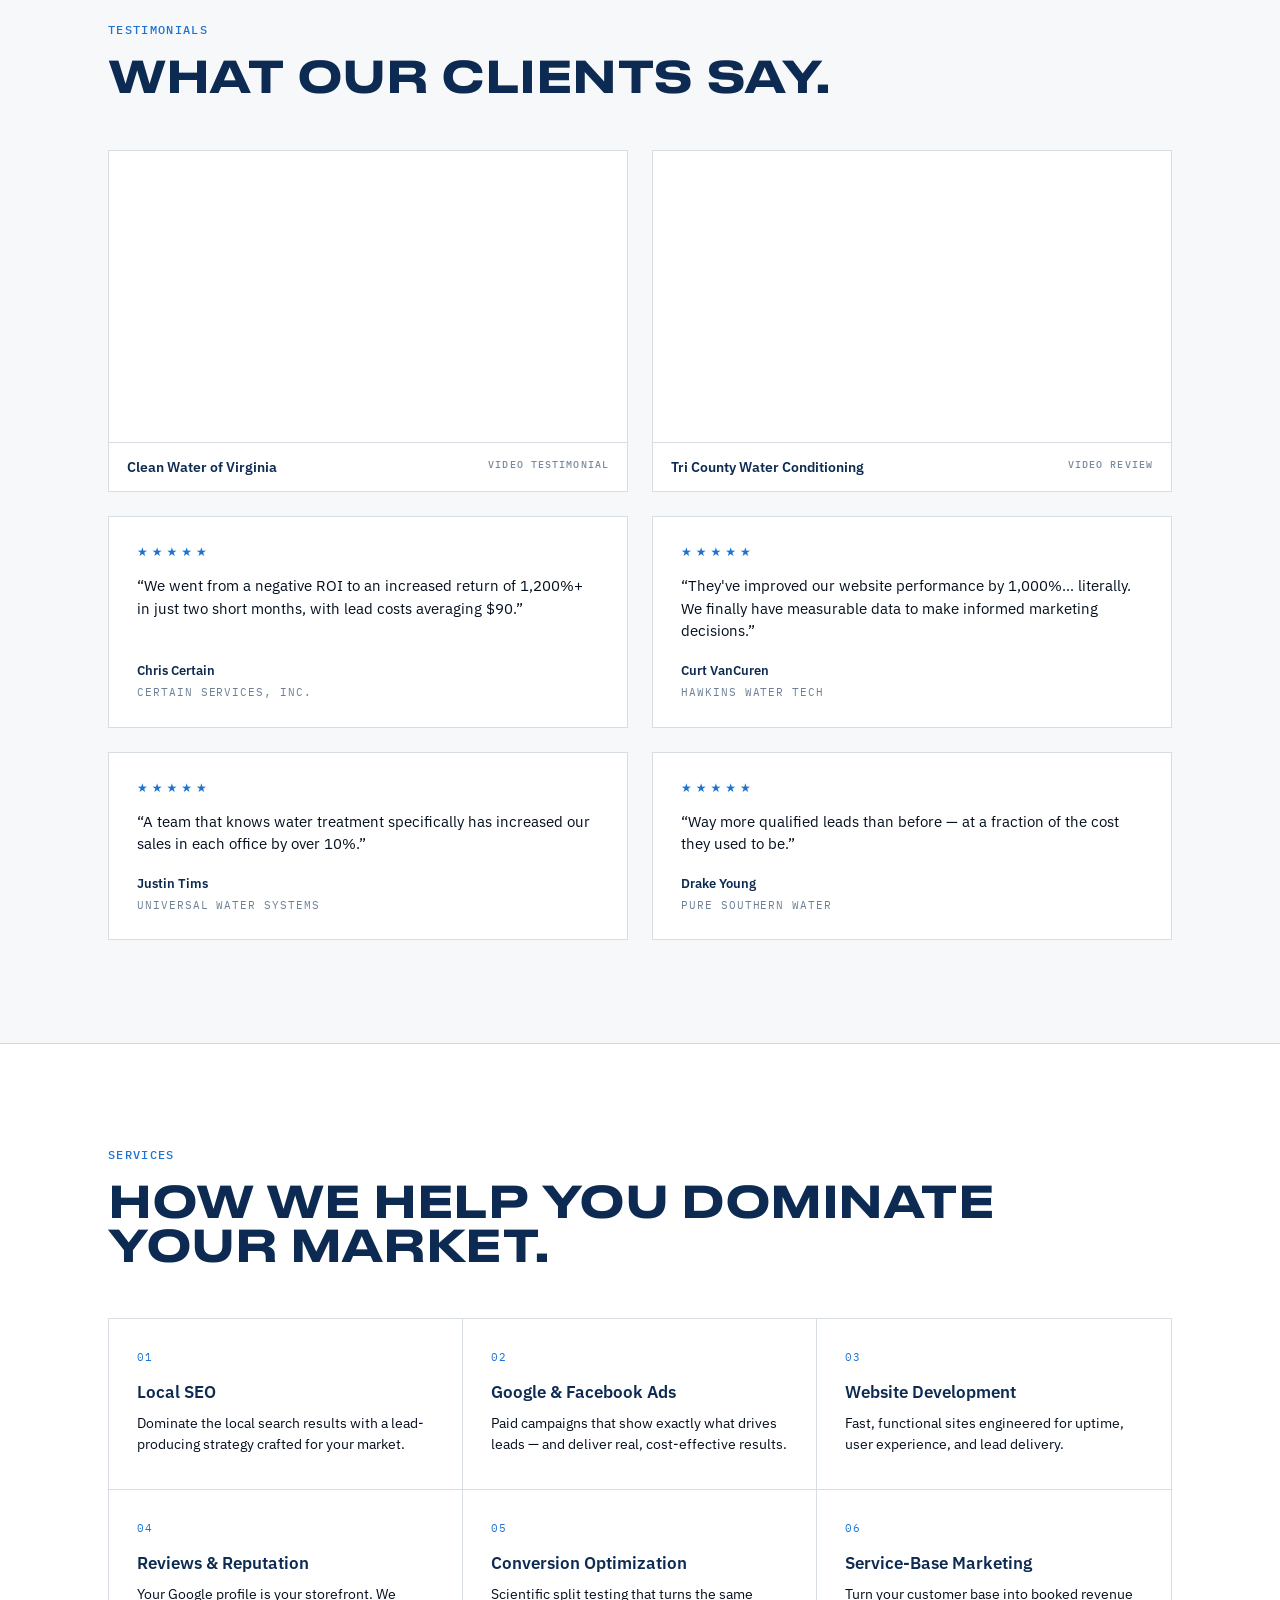
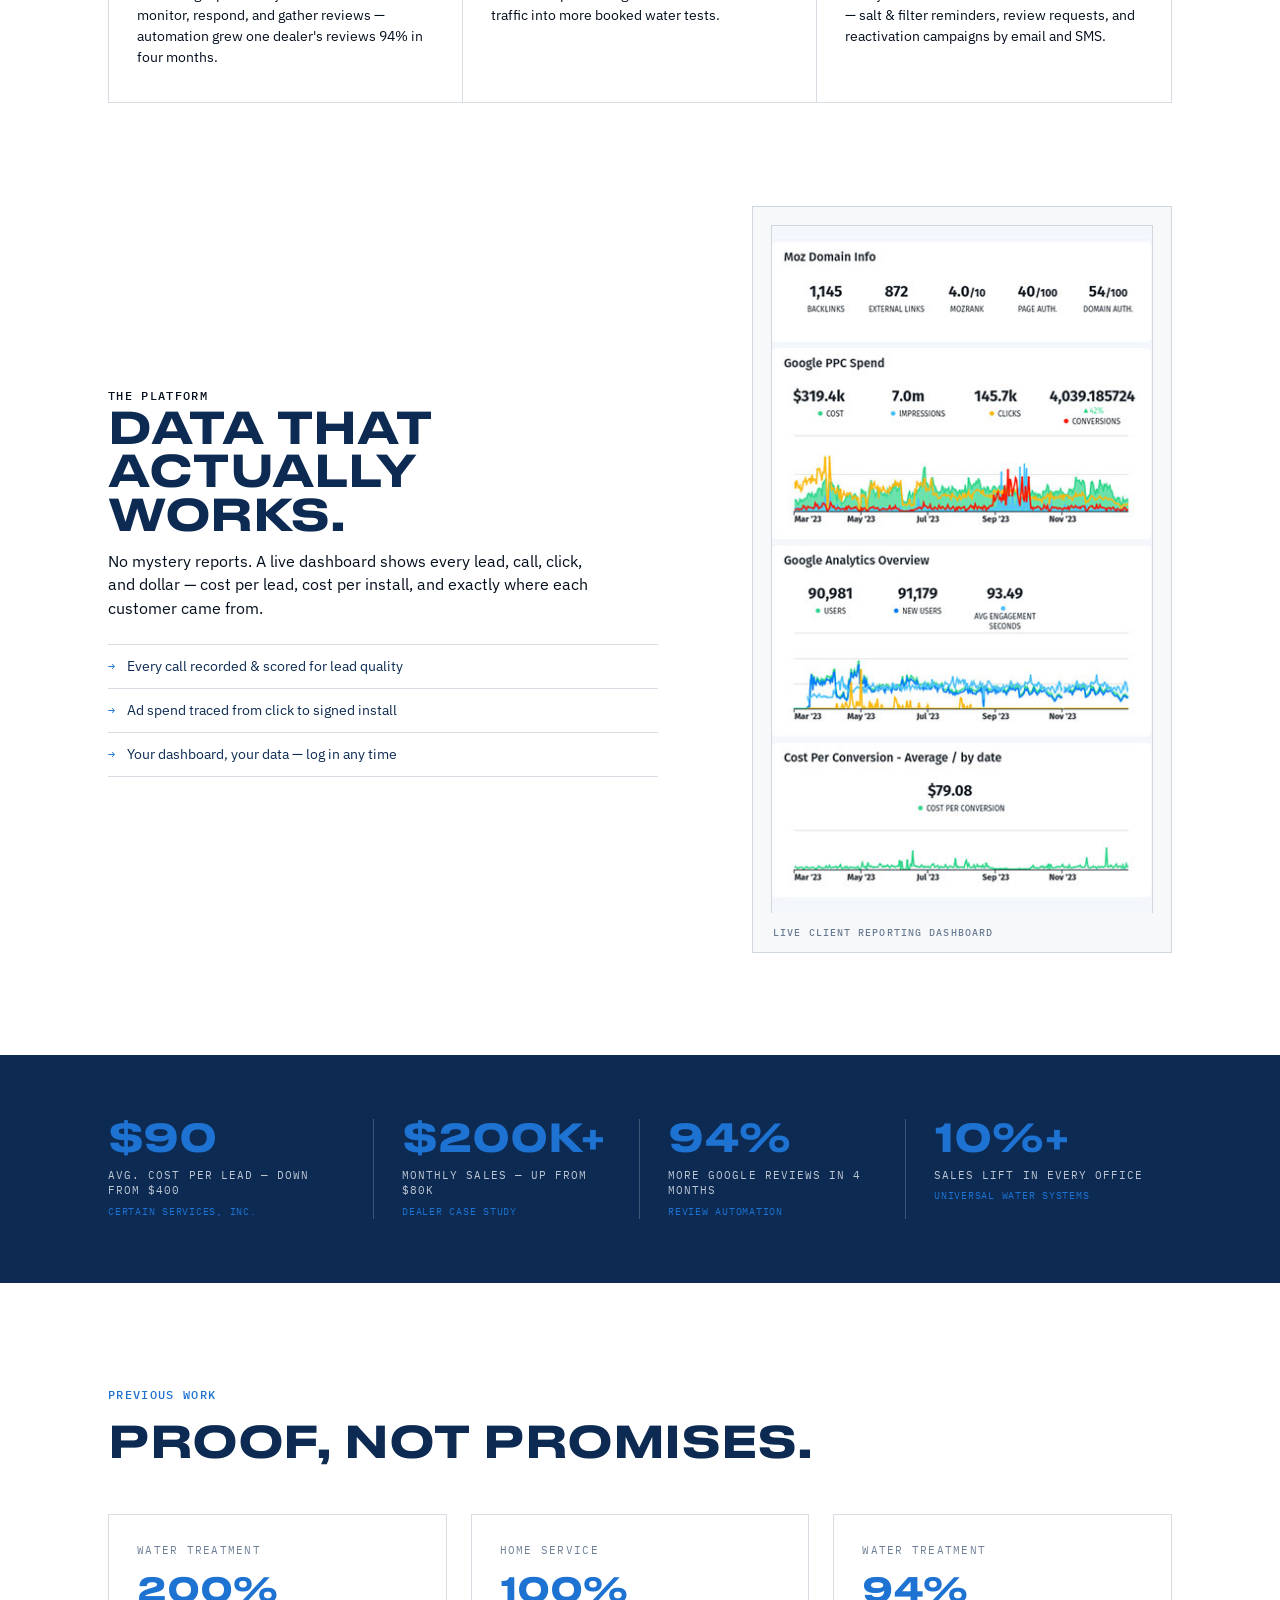
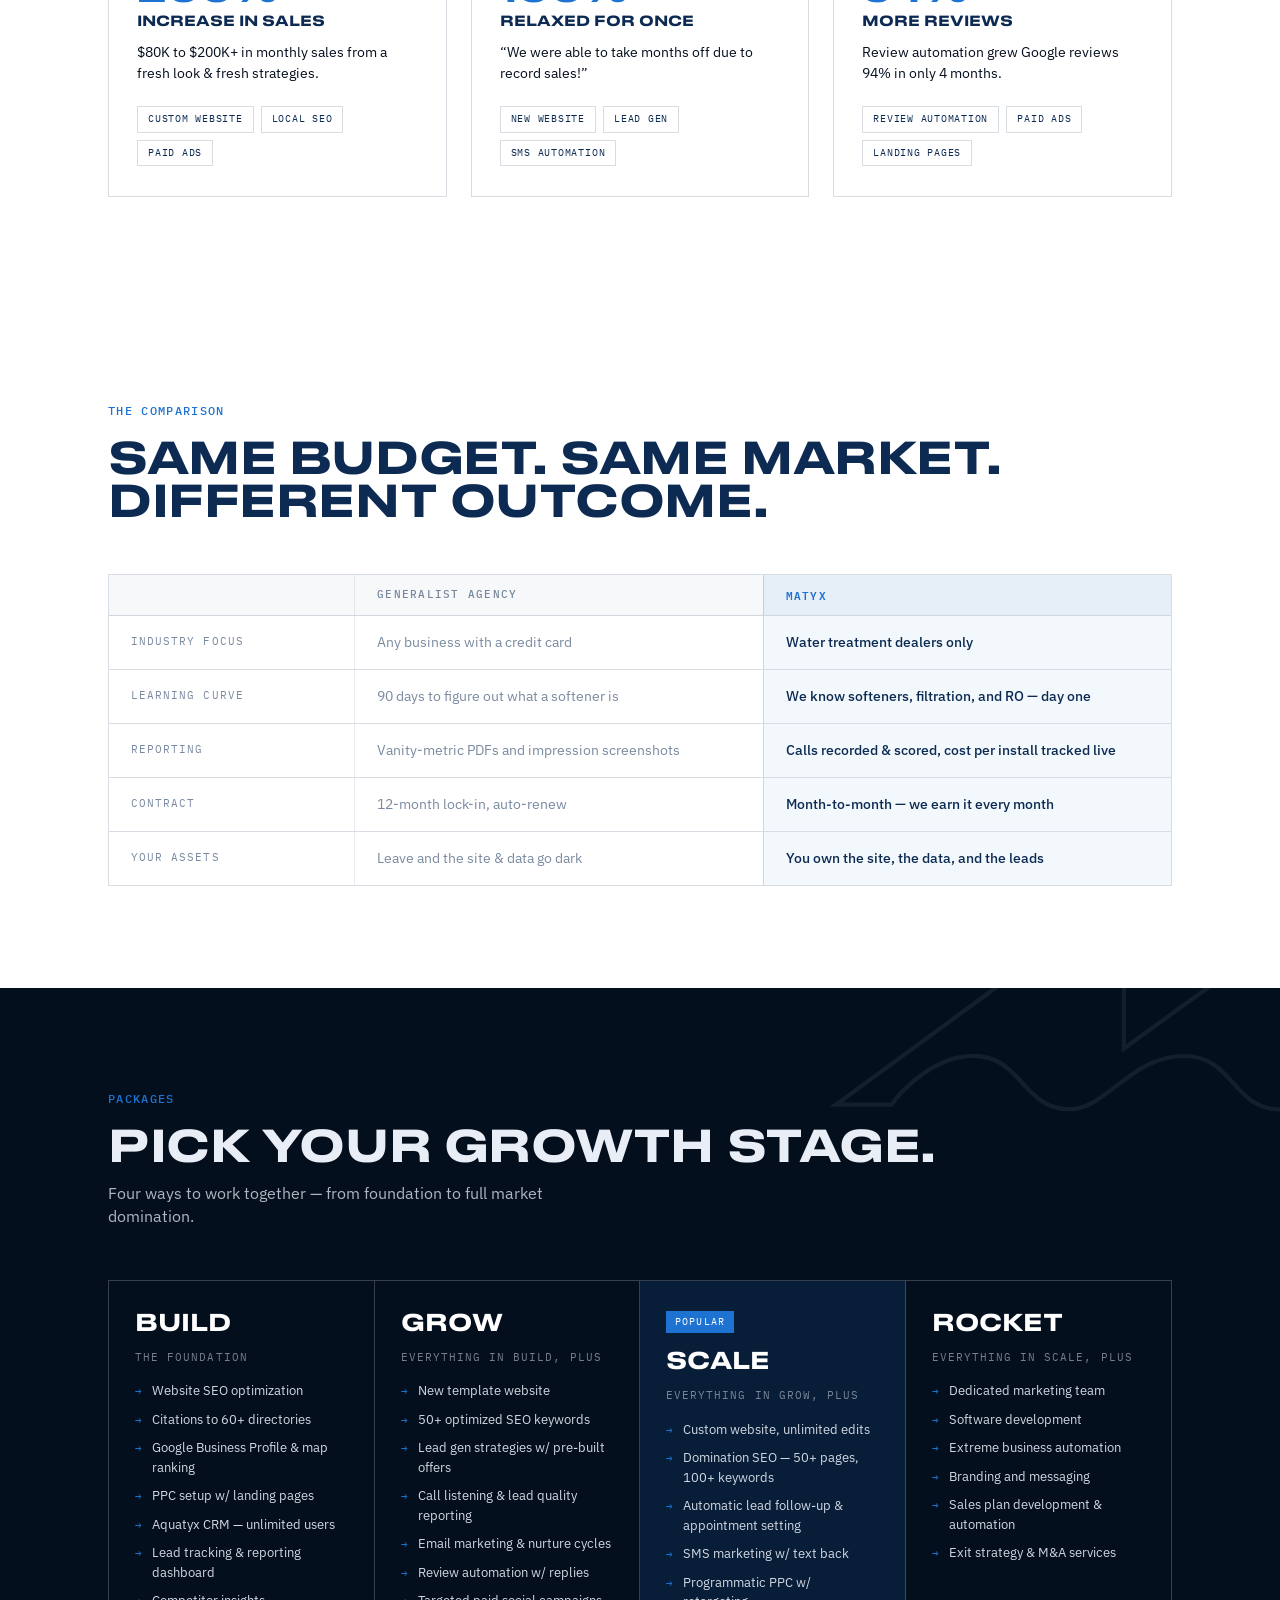
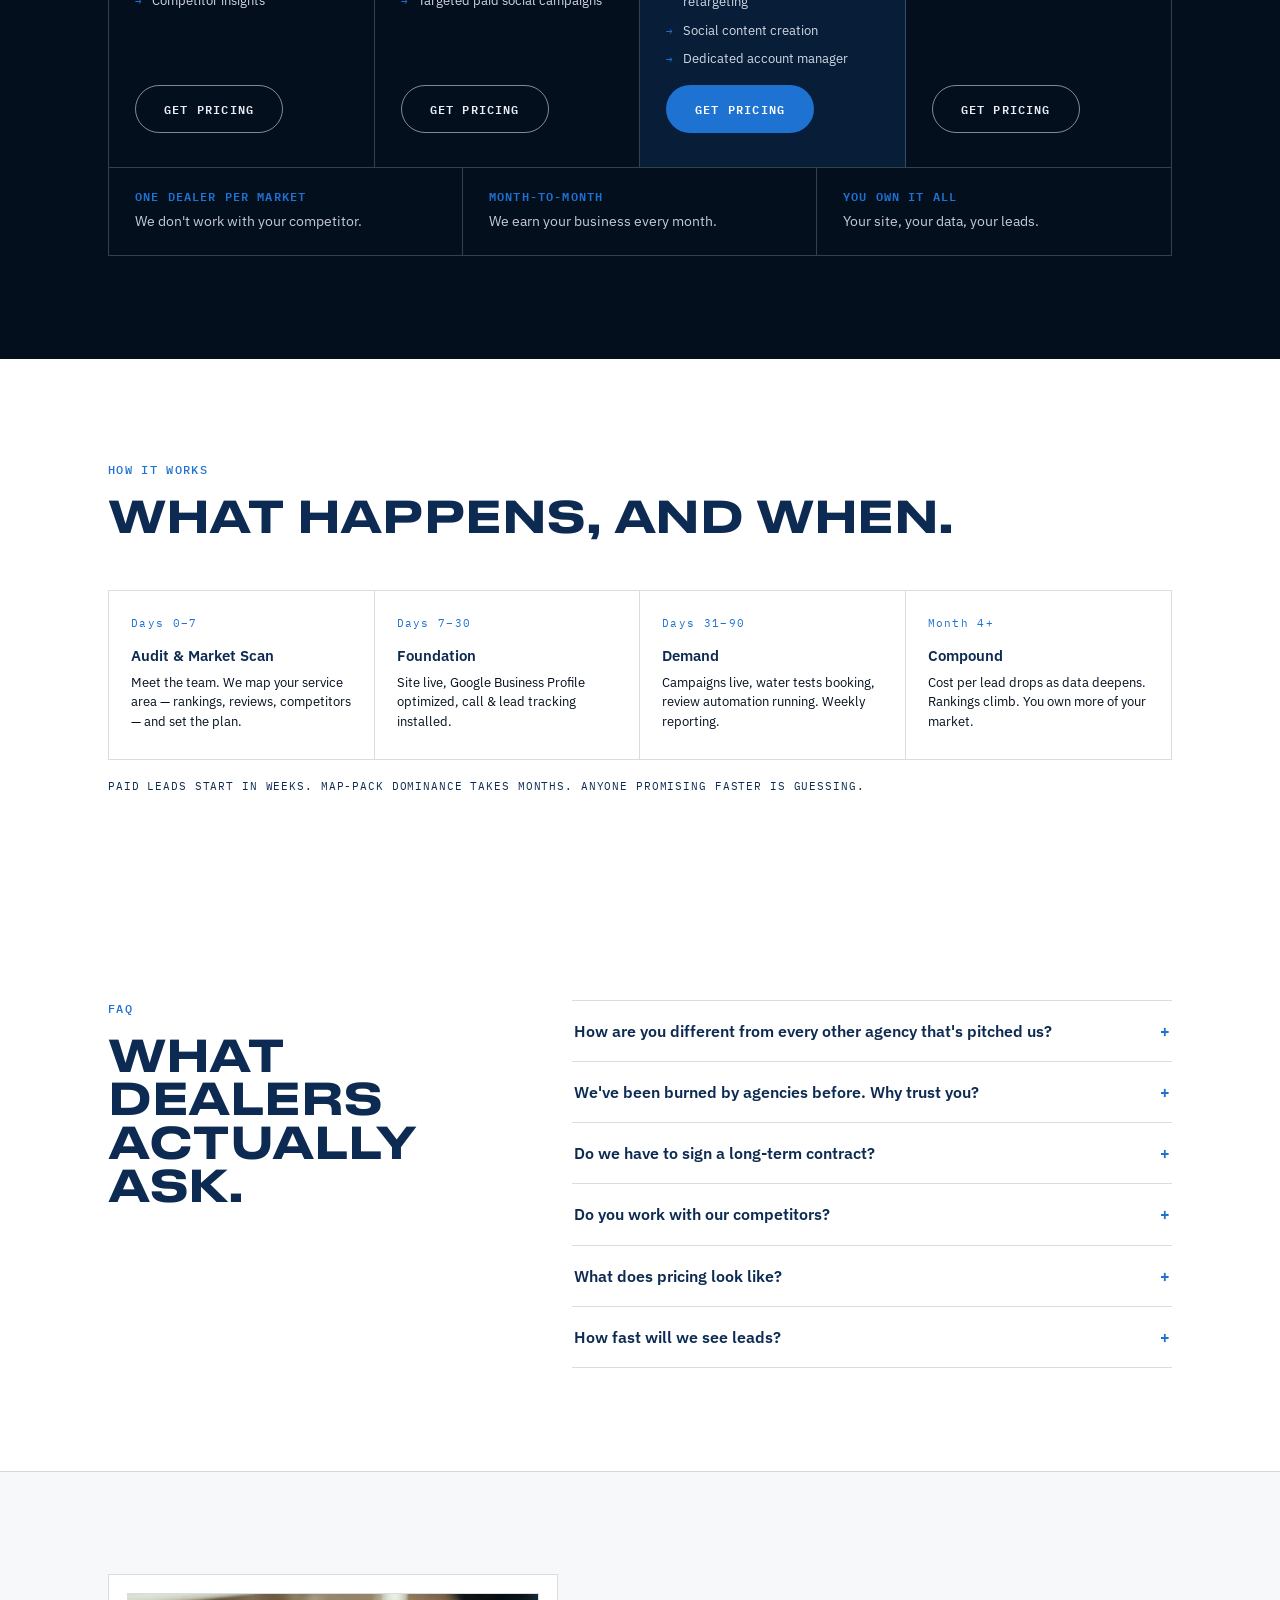
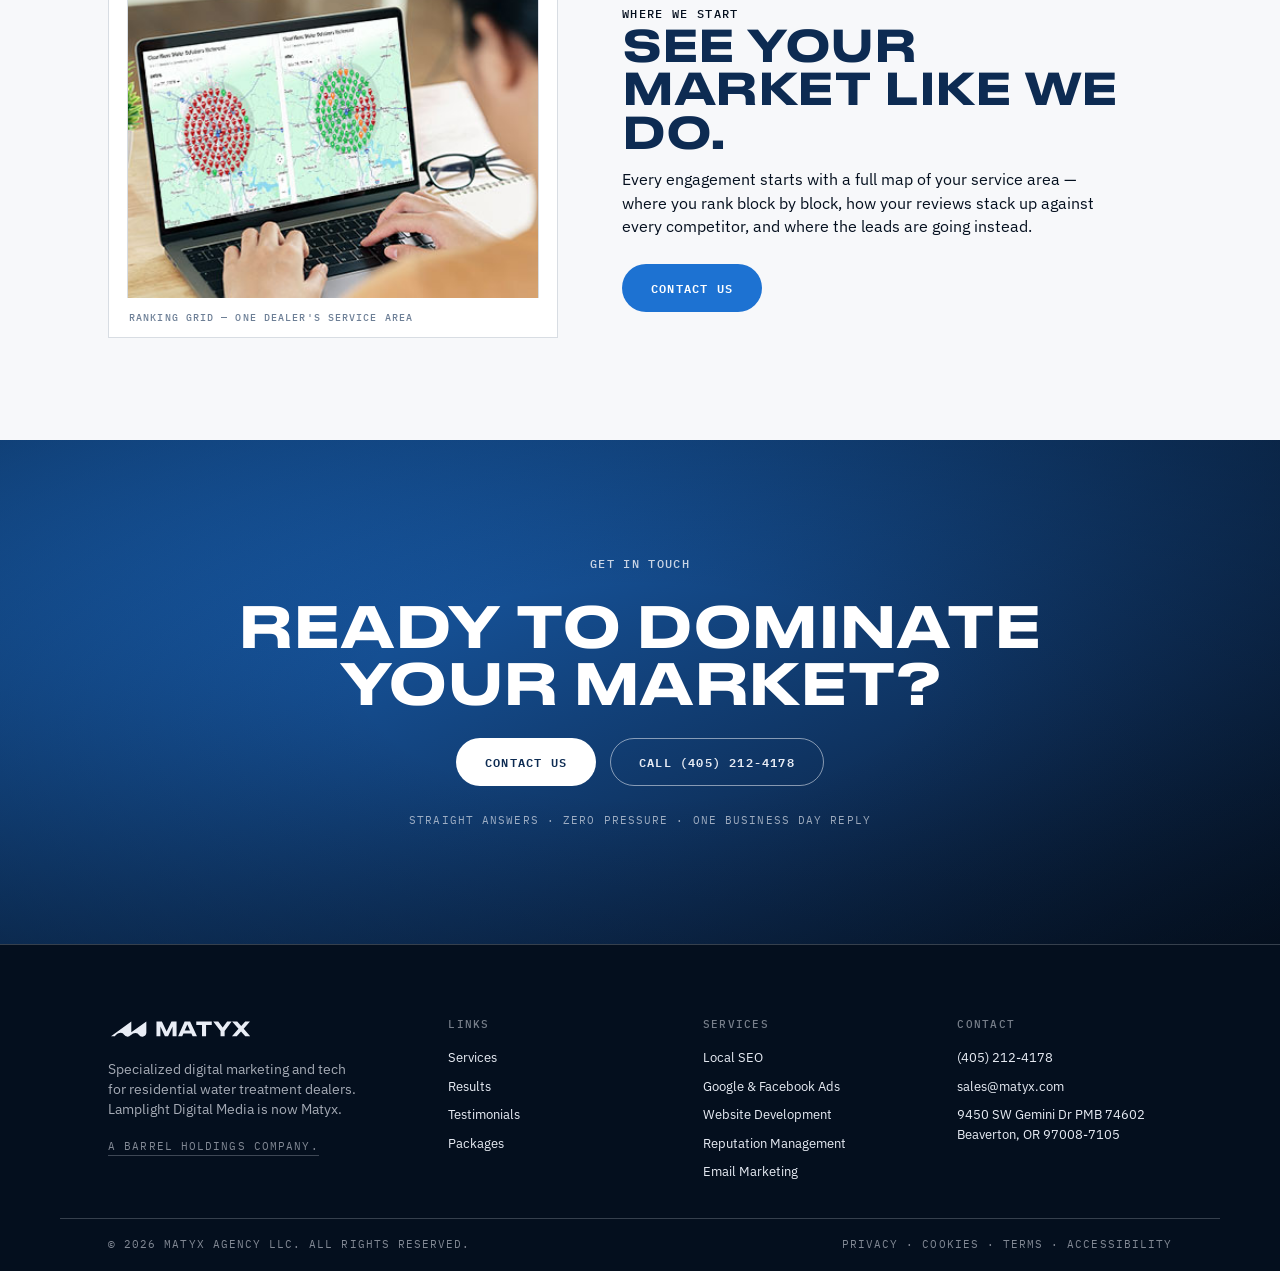
==== commit ce1f8bb0: "Add Beaverton, OR address across footers, contact, terms, JSON-LD, llms.txt Co-Authored-By: Claude F" ====
--- a/index.html
+++ b/index.html
@@ -35,6 +35,14 @@
   "image": "https://peterkang34.github.io/matyx-landing-page/assets/imagery/mom-daughter-green-island.jpg",
   "telephone": "+1-405-212-4178",
   "email": "sales@matyx.com",
+  "address": {
+    "@type": "PostalAddress",
+    "streetAddress": "9450 SW Gemini Dr PMB 74602",
+    "addressLocality": "Beaverton",
+    "addressRegion": "OR",
+    "postalCode": "97008-7105",
+    "addressCountry": "US"
+  },
   "areaServed": "United States",
   "parentOrganization": { "@type": "Organization", "name": "Barrel Holdings", "url": "https://barrel-holdings.com" },
   "knowsAbout": ["water treatment marketing", "water softener lead generation", "local SEO for water treatment dealers", "Google Ads for home services", "review and reputation management"],
@@ -643,6 +651,7 @@
       <ul>
         <li><a href="tel:+14052124178">(405) 212-4178</a></li>
         <li><a href="mailto:sales@matyx.com">sales@matyx.com</a></li>
+        <li>9450 SW Gemini Dr PMB 74602<br>Beaverton, OR 97008-7105</li>
       </ul>
     </div>
   </div>
